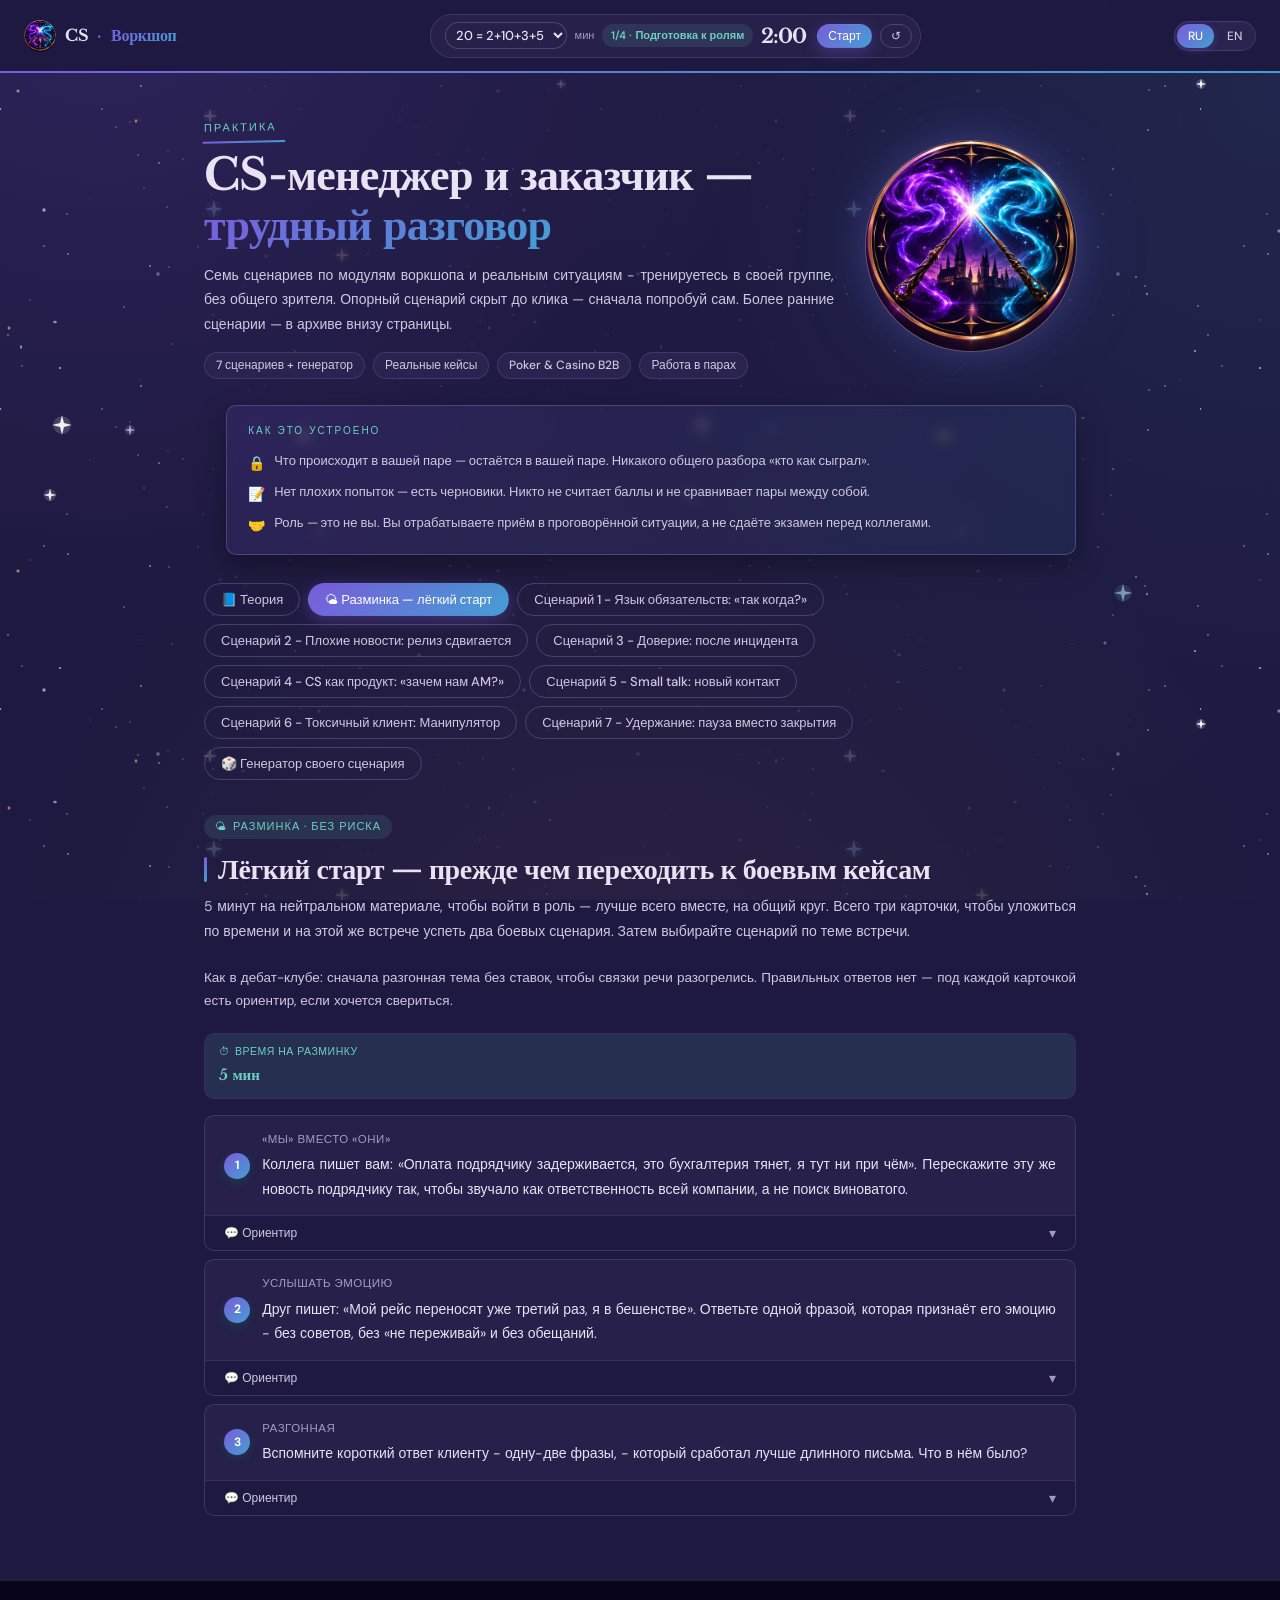
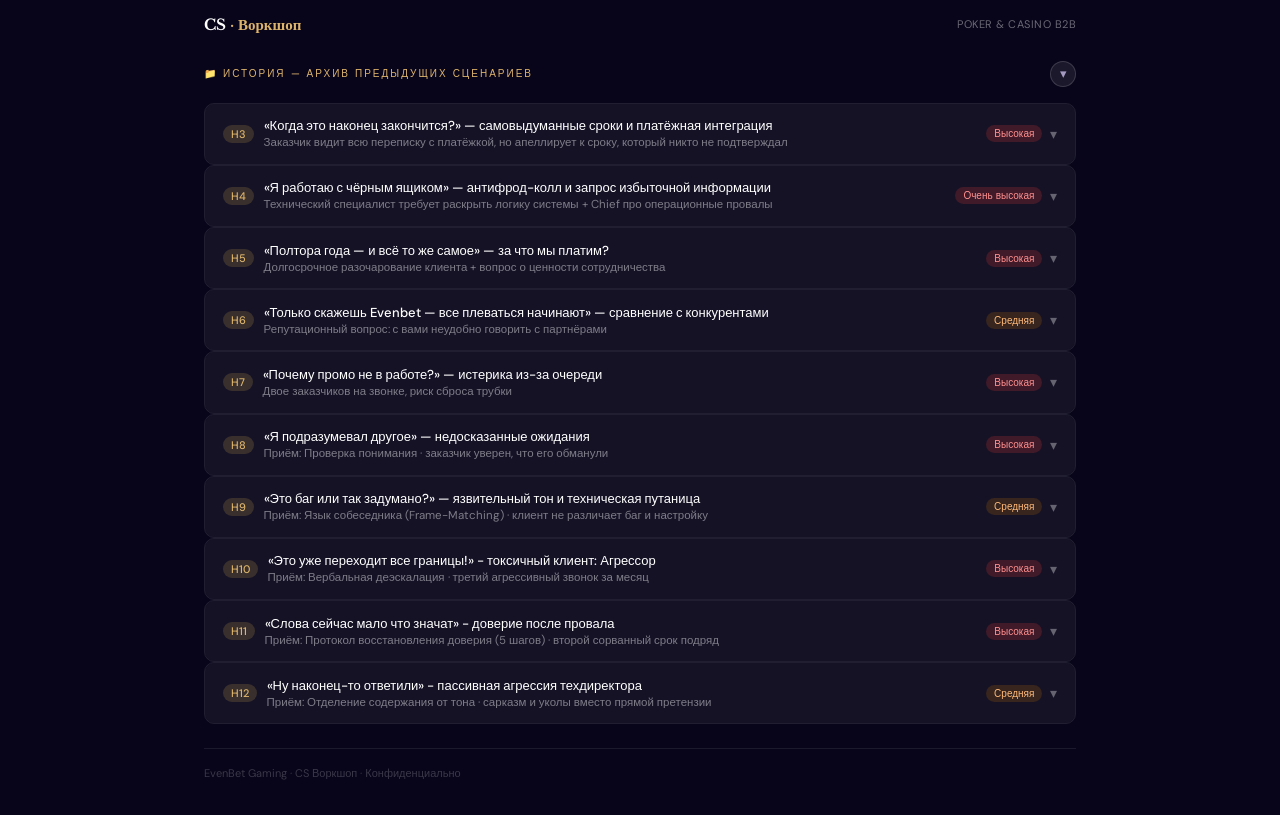
==== index.html @ 3cab0255 "Generator: AM colleague brief and observer point Co-Authored-By: Claude Opus 5.5 <noreply@anthropic." ====
<!DOCTYPE html>
<html lang="ru">
<head>
<meta charset="UTF-8">
<meta name="viewport" content="width=device-width, initial-scale=1.0">
<title>CS Практика — Диалоги в парах</title>
<link rel="preconnect" href="https://fonts.googleapis.com">
<link rel="preconnect" href="https://fonts.gstatic.com" crossorigin>
<link href="https://fonts.googleapis.com/css2?family=Libre+Baskerville:ital,wght@0,400;0,700;1,400&family=DM+Sans:wght@300;400;500&display=swap" rel="stylesheet">
<style>
:root{
  --bg:#1E1940;--bg2:#2A2350;--bg3:#352C60;
  --card:#26204A;--card-2:#2D2654;
  --ink:#E8E3F3;--ink2:#CFC7E2;--ink3:#A59BC2;
  --teal:#6CCFC2;--teal-l:rgba(108,207,194,.12);--teal-m:rgba(108,207,194,.35);
  --red:#EE97A6;--red-l:rgba(238,151,166,.12);
  --amber:#E9BE7C;--amber-l:rgba(233,190,124,.10);
  --blue:#93C2F0;--blue-l:rgba(147,194,240,.10);
  --purple:#B9A0F0;--purple-l:rgba(185,160,240,.13);
  --gold:#DDB46C;--gold-l:rgba(221,180,108,.09);
  --border:rgba(200,185,240,.14);--border-m:rgba(200,185,240,.24);
  --r:10px;--r-sm:6px;
  --grad-teal:linear-gradient(135deg,#7A5CDB 0%,#3BA9D2 115%);
  --grad-warm:linear-gradient(120deg,#DDB46C 0%,#9A6BDB 130%);
  --grad-purple:linear-gradient(135deg,#7A5CDB 0%,#3BA9D2 140%);
  --ease:cubic-bezier(.25,.8,.35,1);
  --shadow-lift:0 10px 28px rgba(0,0,0,.35);
  --shadow-glow-teal:0 4px 16px rgba(122,92,219,.35);
}
*{box-sizing:border-box;margin:0;padding:0}
body{
  font-family:'DM Sans',sans-serif;color:var(--ink);min-height:100vh;line-height:1.6;
  background-color:var(--bg);
  background-image:
    radial-gradient(1.2px 1.2px at 30px 40px, rgba(255,255,255,.28), transparent),
    radial-gradient(1px 1px at 140px 120px, rgba(255,255,255,.2), transparent),
    radial-gradient(1.4px 1.4px at 220px 60px, rgba(221,180,108,.3), transparent),
    radial-gradient(1px 1px at 90px 200px, rgba(170,220,255,.22), transparent),
    radial-gradient(circle at 8% -5%, rgba(122,92,219,.16), transparent 45%),
    radial-gradient(circle at 100% 10%, rgba(59,169,210,.09), transparent 48%),
    radial-gradient(circle at 50% 115%, rgba(221,180,108,.06), transparent 55%);
  background-size:260px 260px,260px 260px,260px 260px,260px 260px,auto,auto,auto;
  background-attachment:fixed;
}
main, .site-header, footer{position:relative;z-index:2}

/* ── MICRO-INTERACTIONS (2026 trend: emotional, responsive UI) ── */
button{color:var(--ink);transition:transform .15s var(--ease),box-shadow .15s var(--ease),background .15s var(--ease),opacity .15s var(--ease)}
button:active{transform:scale(.96)}
.r-btn.r-primary:hover,.gen-generate-btn:hover,.wu-group-btn:hover,.t-btn.t-primary:hover{transform:translateY(-2px)}
.sc-tab:hover,.mode-tab:hover{transform:translateY(-1px)}


/* ── STICKY HEADER ── */
.site-header{border-bottom:2px solid transparent;border-image:var(--grad-teal) 1;padding:.85rem 1.5rem;display:flex;align-items:center;justify-content:space-between;gap:12px;flex-wrap:wrap;background:rgba(30,25,64,.92);backdrop-filter:blur(10px);position:sticky;top:0;z-index:200;backdrop-filter:blur(10px)}
.logo{display:flex;align-items:center;gap:9px;font-family:'Libre Baskerville',serif;font-size:16px;font-weight:700;letter-spacing:-.3px;color:var(--ink);flex-shrink:0}
.logo span{background:var(--grad-teal);-webkit-background-clip:text;background-clip:text;color:transparent}
/* Timer in header */
.header-timer{display:none;align-items:center;gap:8px;background:var(--card);border:1px solid var(--border);border-radius:30px;padding:5px 8px 5px 14px}
.header-timer.visible{display:flex}
.ht-select{font-size:13px;font-weight:500;padding:3px 6px;border-radius:14px;border:1px solid var(--border-m);background:var(--card);color:var(--ink);cursor:pointer;font-family:'DM Sans',sans-serif}
.ht-select:disabled{opacity:.5;cursor:not-allowed}
.ht-unit{font-size:11px;color:var(--ink3)}
.ht-phase{font-size:11px;font-weight:600;color:var(--teal);background:var(--teal-l);padding:3px 9px;border-radius:12px;white-space:nowrap}
.ht-display{font-family:'Libre Baskerville',serif;font-size:20px;font-weight:700;letter-spacing:-1px;color:var(--ink);min-width:48px;font-variant-numeric:tabular-nums}
.ht-display.warn{color:var(--amber)}
.ht-display.danger{color:var(--red);animation:tpulse .7s ease-in-out infinite}
.ht-display.done{color:var(--teal)}
.ht-btn{font-size:12px;font-weight:500;padding:3px 10px;border-radius:20px;border:1px solid var(--border-m);background:transparent;color:var(--ink2);cursor:pointer;font-family:'DM Sans',sans-serif;transition:all .15s}
.ht-btn:hover{background:var(--bg2)}
.ht-btn.go{background:var(--grad-teal);color:#fff;border-color:transparent;box-shadow:var(--shadow-glow-teal)}
.header-meta{font-size:11px;color:var(--ink3);font-weight:500;letter-spacing:.5px;text-transform:uppercase;flex-shrink:0}

@keyframes tpulse{0%,100%{opacity:1}50%{opacity:.4}}
@keyframes fadeIn{from{opacity:0;transform:translateY(6px)}to{opacity:1;transform:translateY(0)}}

/* ── MAIN ── */
main{max-width:920px;margin:0 auto;padding:2.5rem 1.5rem 4rem}

/* ── INTRO ── */
.intro{margin-bottom:2rem;display:flex;align-items:center;gap:2rem}
.intro-text{flex:1;min-width:0}
.intro-logo{order:2;width:210px;height:210px;flex-shrink:0;border-radius:50%;box-shadow:0 0 40px rgba(122,92,219,.3),0 0 90px rgba(59,169,210,.1),0 0 0 1px rgba(226,181,98,.35);animation:logoFloat 6s ease-in-out infinite}
@keyframes logoFloat{0%,100%{transform:translateY(0)}50%{transform:translateY(-6px)}}
@media(max-width:720px){.intro{flex-direction:column-reverse;align-items:flex-start;gap:1rem}.intro-logo{width:120px;height:120px}}
.logo-img{width:32px;height:32px;border-radius:50%;display:block}
.intro-label{display:inline-block;font-size:11px;font-weight:500;letter-spacing:2px;text-transform:uppercase;color:var(--teal);margin-bottom:.85rem;position:relative;transform:rotate(-1.2deg)}
.intro-label::after{content:"";position:absolute;left:-2px;right:-8px;bottom:-6px;height:2px;border-radius:2px;background:var(--grad-teal)}
.intro h1{font-family:'Libre Baskerville',serif;font-size:clamp(28px,5.2vw,44px);font-weight:700;line-height:1.12;letter-spacing:-.7px;margin-bottom:.85rem}
.grad-text{background:var(--grad-teal);-webkit-background-clip:text;background-clip:text;color:transparent}
.intro p{font-size:14px;color:var(--ink2);max-width:580px;line-height:1.7;text-align:justify}
.intro-meta{display:flex;gap:8px;flex-wrap:wrap;margin-top:1rem}
.meta-pill{font-size:12px;font-weight:500;padding:3px 11px;border-radius:20px;background:var(--bg2);color:var(--ink2);border:1px solid var(--border)}

/* ── SAFETY BLOCK ── */
.safety-block{background:linear-gradient(135deg,rgba(122,92,219,.13),rgba(59,169,210,.07));border:1px solid rgba(196,170,255,.25);border-radius:var(--r);padding:1.1rem 1.3rem;margin:-.4rem 0 1.75rem 1.4rem;box-shadow:var(--shadow-lift);backdrop-filter:blur(6px)}
@media(max-width:640px){.safety-block{margin-left:0}}
.safety-title{font-size:10px;font-weight:500;letter-spacing:2px;text-transform:uppercase;color:var(--teal);margin-bottom:.7rem}
.safety-points{display:flex;flex-direction:column;gap:.5rem}
.safety-point{display:flex;align-items:flex-start;gap:9px;font-size:13px;color:var(--ink2);line-height:1.6;text-align:justify}
.sp-icon{flex-shrink:0;font-size:14px;margin-top:1px}

/* ── PAIRS / DEMO MODE TOGGLE ── */
.mode-tabs{display:flex;gap:6px;margin-bottom:.85rem}
.mode-tab{font-family:'DM Sans',sans-serif;font-size:12px;font-weight:500;padding:6px 12px;border-radius:20px;border:1.5px solid var(--border-m);background:transparent;color:var(--ink2);cursor:pointer;transition:all .15s;flex:1}
.mode-tab:hover{background:var(--bg2)}
.mode-tab.active{background:var(--grad-teal);color:#fff;border-color:transparent;box-shadow:var(--shadow-glow-teal)}
.mode-panel{display:none}
.mode-panel.active{display:block}
.mode-note{font-size:12.5px;color:var(--ink2);line-height:1.6;margin-bottom:.75rem;text-align:justify}
.attendance-block{background:var(--bg);border:1px solid var(--border);border-radius:var(--r);padding:.9rem 1rem;margin-bottom:.9rem}
.attendance-head{display:flex;align-items:center;justify-content:space-between;flex-wrap:wrap;gap:8px}
.attendance-controls{display:flex;gap:6px}
.attendance-mini-btn{font-size:11px;font-weight:500;padding:4px 10px;border-radius:14px;border:1px solid var(--border-m);background:var(--card);color:var(--ink2);cursor:pointer;transition:all .15s}
.attendance-mini-btn:hover{background:var(--bg2)}
.attendance-groups{display:grid;grid-template-columns:repeat(auto-fill,minmax(190px,1fr));gap:8px;margin-top:.7rem}

/* ── GENERIC COLLAPSE TOGGLE (reused by attendance block + archive history) ── */
.collapse-toggle{width:26px;height:26px;border-radius:50%;border:1px solid var(--border-m);background:var(--card);color:var(--ink2);cursor:pointer;display:flex;align-items:center;justify-content:center;flex-shrink:0;transition:background .15s}
.collapse-toggle:hover{background:var(--bg2)}
.collapse-toggle .chevron{font-size:13px;line-height:1;transition:transform .2s var(--ease)}
.collapse-toggle.open .chevron{transform:rotate(180deg)}
.collapse-body{display:none}
.collapse-body.open{display:block}
.collapse-toggle.on-dark{background:rgba(255,255,255,.08);border-color:rgba(255,255,255,.15);color:#fff}
.collapse-toggle.on-dark:hover{background:rgba(255,255,255,.16)}
.attendance-team{background:var(--card);border:1px solid var(--border);border-radius:var(--r-sm);padding:7px 10px}
.attendance-team-name{font-size:9.5px;font-weight:500;letter-spacing:1px;text-transform:uppercase;color:var(--ink3);margin-bottom:4px}
.attendance-item{display:flex;align-items:center;gap:6px;font-size:12px;padding:2px 0;color:var(--ink2);cursor:pointer}
.attendance-item input{accent-color:var(--teal);cursor:pointer;flex-shrink:0}
.attendance-item.absent{color:var(--ink3);text-decoration:line-through;opacity:.6}

.pairs-controls{display:flex;gap:8px;margin-bottom:.7rem}
.pairs-spare-note{font-size:12px;color:var(--ink3);margin-bottom:.6rem;font-style:italic}
.pairs-grid{display:grid;grid-template-columns:repeat(auto-fill,minmax(260px,1fr));gap:8px}
.pair-card{background:var(--bg);border:1px solid var(--border);border-radius:var(--r-sm);padding:9px 12px;display:flex;flex-direction:column;gap:5px;font-size:12.5px;transition:transform .2s var(--ease),box-shadow .2s var(--ease)}
.pair-card:hover{transform:translateY(-3px);box-shadow:var(--shadow-lift);border-color:rgba(10,125,92,.3)}
.pair-card .pc-num{font-size:10px;font-weight:500;color:var(--ink3)}
.pc-person{display:flex;align-items:center;justify-content:space-between;gap:6px;color:var(--ink)}
.pc-person b{color:var(--teal);font-weight:600}
.pc-person .pc-cl{color:var(--red);font-weight:600}
.pc-role-tag{font-size:10px;color:var(--ink3);text-transform:uppercase;letter-spacing:.5px;margin-left:4px}
.pc-btns{display:flex;gap:3px;flex-shrink:0}
.pc-icon-btn{font-size:11px;line-height:1;padding:3px 6px;border-radius:10px;border:1px solid var(--border-m);background:var(--card);color:var(--ink2);cursor:pointer;transition:all .15s}
.pc-icon-btn:hover{background:var(--bg2)}
.pc-icon-btn.pc-remove{color:var(--red);border-color:rgba(163,45,45,.3)}
.pc-add-third{margin-top:2px;font-size:11px;font-weight:500;padding:4px 9px;border-radius:12px;border:1px dashed var(--border-m);background:transparent;color:var(--ink3);cursor:pointer;align-self:flex-start;transition:all .15s}
.pc-add-third:hover{background:var(--bg2);color:var(--ink2)}

/* ── TABS ── */
.sc-tabs{display:flex;gap:8px;margin-bottom:2rem;flex-wrap:wrap}
.sc-tab{font-family:'DM Sans',sans-serif;font-size:13px;font-weight:500;padding:7px 16px;border-radius:30px;border:1.5px solid var(--border-m);background:transparent;color:var(--ink2);cursor:pointer;transition:all .2s}
.sc-tab:hover{background:var(--bg2)}
.sc-tab.active{background:var(--grad-teal);color:#fff;border-color:transparent;box-shadow:var(--shadow-glow-teal)}

/* ── SCENARIO PANEL ── */
.sc-panel{display:none;animation:fadeIn .25s ease}
.sc-panel.active{display:block}

/* ── TOOLS PANEL ── */
.tools-panel{display:block;margin-bottom:1.75rem}

/* ── TIMER CARD ── */
.timer-card{background:var(--card);border:1px solid var(--border);border-radius:var(--r);padding:1.25rem 1.5rem;align-self:start}
.tool-label{font-size:10px;font-weight:500;letter-spacing:2px;text-transform:uppercase;color:var(--ink3);margin-bottom:.75rem}
.timer-display{font-family:'Libre Baskerville',serif;font-size:50px;font-weight:700;color:var(--ink);letter-spacing:-2px;line-height:1;margin-bottom:.75rem;transition:color .3s;font-variant-numeric:tabular-nums}
.timer-display.warn{color:var(--amber)}
.timer-display.danger{color:var(--red);animation:tpulse .7s ease-in-out infinite}
.timer-display.done{color:var(--teal)}
.timer-preset-row{display:flex;gap:6px;flex-wrap:wrap;margin-bottom:.65rem}
.t-preset{font-size:12px;font-weight:500;padding:4px 11px;border-radius:20px;border:1px solid var(--border-m);background:transparent;color:var(--ink2);cursor:pointer;transition:all .15s;font-family:'DM Sans',sans-serif}
.t-preset:hover{background:var(--bg2)}
.t-preset.sel{background:var(--grad-teal);color:#fff;border-color:transparent}
.timer-controls{display:flex;gap:8px}
.t-btn{font-family:'DM Sans',sans-serif;font-size:13px;font-weight:500;padding:7px 14px;border-radius:8px;border:1.5px solid var(--border-m);background:var(--card);color:var(--ink);cursor:pointer;transition:all .15s;flex:1}
.t-btn:hover{background:var(--bg2)}
.t-btn.t-primary{background:var(--grad-teal);color:#fff;border-color:transparent;box-shadow:var(--shadow-glow-teal)}
.timer-status{font-size:11px;color:var(--ink3);margin-top:.5rem;min-height:15px}

/* ── ROULETTE / RANDOMIZER ── */
.rand-card{background:var(--card);border:1px solid var(--border);border-radius:var(--r);padding:1.25rem 1.5rem;display:flex;flex-direction:column}
.wheel-wrap{position:relative;width:160px;height:170px;margin:0 auto .8rem;flex-shrink:0}
#wheelCanvas{border-radius:50%;box-shadow:0 4px 18px rgba(0,0,0,.18),0 0 0 3px #08051A,0 0 0 5px #E2B562;display:block}
.wheel-pointer{position:absolute;top:-9px;left:50%;transform:translateX(-50%);font-size:20px;color:#C8A84B;text-shadow:0 2px 4px rgba(0,0,0,.3);line-height:1;z-index:2;pointer-events:none}
.rand-result{min-height:68px;display:flex;flex-direction:column;justify-content:center;margin-bottom:.6rem}
.rand-pair{display:flex;gap:8px;align-items:stretch}
.rand-person{flex:1}
.rand-role-label{font-size:10px;font-weight:500;letter-spacing:1.5px;text-transform:uppercase;margin-bottom:2px}
.role-cs-lbl{color:var(--teal)}
.role-cl-lbl{color:var(--red)}
.rand-name{font-family:'Libre Baskerville',serif;font-size:15px;font-weight:700;color:var(--ink);line-height:1.25;transition:all .15s}
.rand-name.spinning{opacity:0;transform:translateY(-3px)}
/* Replace button */
.rand-replace-row{display:flex;gap:6px;margin-top:4px}
.replace-btn{font-size:11px;font-weight:500;padding:2px 8px;border-radius:12px;border:1px solid var(--border-m);background:transparent;color:var(--ink2);cursor:pointer;font-family:'DM Sans',sans-serif;transition:all .15s;display:flex;align-items:center;gap:3px}
.replace-btn:hover{background:var(--bg2)}
.replace-btn.cs-replace{border-color:var(--teal);color:var(--teal)}
.replace-btn.cl-replace{border-color:var(--red);color:var(--red)}
.rand-sep{width:1px;background:var(--border);flex-shrink:0}
.rand-empty{font-size:13px;color:var(--ink3);font-style:italic}
.rand-controls{display:flex;gap:8px;margin-bottom:.55rem}
.r-btn{font-family:'DM Sans',sans-serif;font-size:13px;font-weight:500;padding:7px 14px;border-radius:8px;border:1.5px solid var(--border-m);background:var(--card);color:var(--ink);cursor:pointer;transition:all .15s;flex:1}
.r-btn:hover{background:var(--bg2)}
.r-btn.r-primary{background:var(--grad-teal);color:#fff;border-color:transparent;box-shadow:var(--shadow-glow-teal)}
.rand-count{font-size:11px;color:var(--ink3);margin-bottom:.4rem}
.rand-count span{font-weight:500;color:var(--ink2)}
.picked-list{display:flex;flex-wrap:wrap;gap:3px;max-height:54px;overflow-y:auto}
.picked-chip{font-size:10px;padding:2px 7px;border-radius:10px;background:var(--bg2);color:var(--ink2)}
.picked-chip.latest{background:var(--grad-teal);color:#fff;font-weight:500}

/* ── SCENARIO HEADER ── */
.sc-header{margin-bottom:1.5rem}
.sc-difficulty{display:inline-flex;align-items:center;gap:6px;font-size:11px;font-weight:500;letter-spacing:1px;text-transform:uppercase;padding:3px 11px;border-radius:20px;margin-bottom:.85rem}
.diff-high{background:var(--red-l);color:var(--red)}
.diff-med{background:var(--amber-l);color:var(--amber)}
.diff-low{background:var(--teal-l);color:var(--teal)}
.diff-vhigh{background:var(--purple-l);color:var(--purple)}
.sc-header h2{font-family:'Libre Baskerville',serif;font-size:clamp(20px,3.4vw,28px);font-weight:700;line-height:1.2;letter-spacing:-.4px;margin-bottom:.5rem;position:relative;padding-left:14px}
.sc-header h2::before{content:"";position:absolute;left:0;top:.15em;bottom:.15em;width:3px;border-radius:2px;background:var(--grad-teal)}
.sc-header .subtitle{font-size:13.5px;color:var(--ink2);line-height:1.65;max-width:680px;text-align:justify}

/* ── BLOCKS ── */
.block{background:var(--card);border:1px solid var(--border);border-radius:var(--r);padding:1.25rem 1.5rem;margin-bottom:.85rem}
.block-label{font-size:10px;font-weight:500;letter-spacing:2px;text-transform:uppercase;color:var(--ink3);margin-bottom:.8rem}
.block-text{font-size:13.5px;color:var(--ink2);line-height:1.75;text-align:justify}

/* ── REAL QUOTE ── */
.real-quote{margin:1rem 0;background:var(--red-l);border-left:3px solid var(--red);border-radius:0 var(--r-sm) var(--r-sm) 0;padding:.9rem 1.1rem}
.real-quote .rq-label{font-size:10px;font-weight:500;letter-spacing:1.5px;text-transform:uppercase;color:var(--red);margin-bottom:.45rem}
.real-quote p{font-size:13.5px;color:var(--ink);line-height:1.7;font-style:italic}

/* ── CHARACTER CARDS ── */
.characters{display:grid;grid-template-columns:1fr 1fr;gap:10px;margin-bottom:.85rem}
@media(max-width:580px){.characters{grid-template-columns:1fr}}
.char-card{background:var(--card);border:1px solid var(--border);border-radius:var(--r);overflow:hidden;transition:transform .2s var(--ease),box-shadow .2s var(--ease)}
.char-card:hover{transform:translateY(-3px);box-shadow:var(--shadow-lift)}
.char-head{padding:11px 14px;display:flex;align-items:center;gap:11px}
.av{width:36px;height:36px;border-radius:50%;display:flex;align-items:center;justify-content:center;font-size:12px;font-weight:500;flex-shrink:0;letter-spacing:.5px}
.av-cl{background:var(--red-l);color:var(--red)}
.av-cs{background:var(--grad-teal);color:#fff}
.char-name{font-size:13.5px;font-weight:500;color:var(--ink)}
.char-role{font-size:11.5px;color:var(--ink3)}
.char-body{padding:11px 14px;border-top:1px solid var(--border)}
.char-section{margin-bottom:.65rem}
.char-section:last-child{margin-bottom:0}
.char-section-title{font-size:10px;font-weight:500;letter-spacing:1px;text-transform:uppercase;color:var(--ink3);margin-bottom:.3rem}
.char-section-text{font-size:12.5px;color:var(--ink2);line-height:1.6;text-align:justify}
.char-tags{display:flex;flex-wrap:wrap;gap:4px;margin-top:.35rem}
.char-tag{font-size:11px;padding:2px 8px;border-radius:12px;background:var(--bg2);color:var(--ink2)}
.char-tag.red{background:var(--red-l);color:var(--red)}
.char-tag.teal{background:var(--teal-l);color:var(--teal)}
.char-tag.amber{background:var(--amber-l);color:var(--amber)}
.char-quote{font-size:12px;font-style:italic;color:var(--ink3);margin-top:.4rem;padding:.4rem .7rem;background:var(--bg);border-radius:var(--r-sm);border-left:2px solid var(--border-m);line-height:1.55;text-align:justify}

/* ── TIMING PILLS ── */
.timing-row{display:flex;gap:8px;flex-wrap:wrap;margin-bottom:.85rem}
.time-budget{display:flex;flex-wrap:wrap;gap:0;background:var(--bg);border:1px solid var(--border);border-radius:var(--r);margin-bottom:1rem;overflow:hidden}
.tb-item{flex:1 1 120px;padding:.65rem .9rem;border-right:1px solid var(--border);display:flex;flex-direction:column;gap:2px}
.tb-item:last-child{border-right:none}
.tb-label{font-size:10.5px;color:var(--ink3);text-transform:uppercase;letter-spacing:.5px;display:flex;align-items:center;gap:4px}
.tb-val{font-size:15px;font-weight:700;color:var(--ink);font-family:'Libre Baskerville',serif}
.tb-item.tb-total{background:var(--teal-l)}
.tb-item.tb-total .tb-label{color:var(--teal)}
.tb-item.tb-total .tb-val{color:var(--teal)}
.t-pill{font-size:12px;font-weight:500;padding:3px 11px;border-radius:20px;background:var(--bg2);color:var(--ink2);border:1px solid var(--border)}

/* ── TRAPS ── */
.trap-list{display:flex;flex-direction:column;gap:7px}
.trap{display:flex;align-items:flex-start;gap:9px;font-size:13px;color:var(--ink2);line-height:1.6;text-align:justify}
.trap-icon{width:18px;height:18px;border-radius:50%;display:flex;align-items:center;justify-content:center;font-size:10px;flex-shrink:0;margin-top:2px;font-weight:700}
.trap-icon.bad{background:var(--red-l);color:var(--red)}
.trap-icon.good{background:var(--teal-l);color:var(--teal)}

/* ── ACCORDION ── */
.accordion{border:1px solid var(--border);border-radius:var(--r);overflow:hidden;margin-bottom:.85rem}
.accordion-trigger{width:100%;background:var(--card);border:none;padding:1rem 1.25rem;display:flex;align-items:center;justify-content:space-between;cursor:pointer;gap:12px;text-align:left;transition:background .25s var(--ease)}
.accordion-trigger:hover{background:var(--bg2)}
.accordion-trigger.open{background:var(--grad-teal);color:#fff}
.trigger-left{display:flex;align-items:center;gap:11px}
.trigger-icon{width:26px;height:26px;border-radius:50%;background:var(--bg2);display:flex;align-items:center;justify-content:center;flex-shrink:0;font-size:13px}
.accordion-trigger.open .trigger-icon{background:rgba(255,255,255,.15)}
.trigger-label{font-size:13.5px;font-weight:500;color:inherit}
.trigger-sub{font-size:11.5px;color:var(--ink3);margin-top:1px}
.accordion-trigger.open .trigger-sub{color:rgba(255,255,255,.55)}
.chevron{font-size:16px;color:var(--ink3);transition:transform .25s;line-height:1;flex-shrink:0}
.accordion-trigger.open .chevron{transform:rotate(180deg);color:rgba(255,255,255,.6)}
.accordion-body{display:none;background:var(--card);border-top:1px solid var(--border)}
.accordion-body.open{display:block}
.script-inner{padding:1rem 1.25rem}

/* ── SCRIPT LINES ── */
.script-line{display:flex;gap:10px;padding:.65rem 0;border-bottom:1px solid var(--border);align-items:flex-start}
.script-line:last-child{border-bottom:none;padding-bottom:0}
.who{min-width:68px;font-size:10.5px;font-weight:500;padding:3px 7px;border-radius:20px;text-align:center;flex-shrink:0;margin-top:2px}
.who.cl{background:var(--red-l);color:var(--red)}
.who.cs{background:var(--teal-l);color:var(--teal)}
.who.note{background:var(--bg2);color:var(--ink3)}
.line-text{font-size:13px;color:var(--ink);line-height:1.65}
.line-text em{color:var(--ink3);font-style:normal;font-size:11.5px;display:block;margin-top:2px}

/* ── DEBRIEF (with checkboxes) ── */
.debrief-list{display:flex;flex-direction:column;gap:7px}
.dq{display:flex;align-items:flex-start;gap:9px;font-size:13px;color:var(--ink2);line-height:1.6;text-align:justify}
.dq-box{width:16px;height:16px;margin-top:3px;flex-shrink:0;cursor:pointer;accent-color:var(--teal)}
.dq-n{min-width:22px;height:22px;border-radius:50%;background:var(--bg2);color:var(--ink2);display:flex;align-items:center;justify-content:center;font-size:11px;font-weight:500;flex-shrink:0;margin-top:1px;border:1px solid var(--border)}

/* ── POST-PRACTICE QUIZ ── */
.flow-note{font-size:12.5px;color:var(--ink3);line-height:1.6;margin-bottom:.85rem;font-style:italic;text-align:justify}

/* ── THEORY DIGEST ── */
.technique-badge{display:inline-flex;align-items:center;gap:6px;font-size:12px;font-weight:500;padding:4px 12px;border-radius:20px;background:var(--blue-l);color:var(--blue);border:1px solid rgba(24,95,165,.3);margin-bottom:.75rem}
.theory-block{background:var(--blue-l);border:1px solid rgba(24,95,165,.25);border-radius:var(--r);padding:1.1rem 1.3rem;margin-bottom:.85rem}
.theory-def{font-size:13px;color:var(--ink2);line-height:1.7;margin-bottom:.7rem;padding-bottom:.7rem;border-bottom:1px solid rgba(24,95,165,.15);text-align:justify}
.theory-def b{color:var(--blue)}
.theory-list{display:flex;flex-direction:column;gap:9px;margin-top:.7rem}
.theory-item{display:flex;gap:9px;font-size:13px;color:var(--ink2);line-height:1.65;text-align:justify}
.theory-item b{color:var(--ink)}
.theory-icon{color:var(--blue);flex-shrink:0;font-weight:700}
.theory-source{font-size:11px;color:var(--ink3);margin-top:.8rem;font-style:italic;border-top:1px solid rgba(24,95,165,.15);padding-top:.6rem}

/* ── ENGLISH PHRASE BANK (quick-recall lines for real calls) ── */
.phrase-bank{display:flex;flex-direction:column;gap:8px}
.phrase-card{background:var(--card);border:1px solid var(--border);border-left:3px solid var(--teal);border-radius:0 var(--r-sm) var(--r-sm) 0;padding:.6rem .9rem;transition:box-shadow .2s var(--ease)}
.phrase-card:hover{box-shadow:var(--shadow-lift)}
.phrase-en{font-size:13.5px;color:var(--ink);font-style:italic;line-height:1.5}
.phrase-ru{font-size:11.5px;color:var(--ink3);margin-top:3px;font-style:normal}

/* ── OBSERVER TASK (third role in each group of three) ── */
.observer-block{background:var(--gold-l);border:1px solid rgba(200,168,75,.4);border-radius:var(--r);padding:1.1rem 1.3rem;margin-bottom:.85rem}
.observer-list{display:flex;flex-direction:column;gap:8px;margin-top:.6rem}
.observer-item{display:flex;align-items:flex-start;gap:9px;font-size:13px;color:var(--ink2);line-height:1.6;text-align:justify}
.observer-n{min-width:22px;height:22px;border-radius:50%;background:var(--card);color:var(--amber);display:flex;align-items:center;justify-content:center;font-size:11px;font-weight:500;flex-shrink:0;margin-top:1px;border:1px solid rgba(200,168,75,.4)}

/* ── GROUP DISCUSSION (facilitator-led, after pairs reconvene) ── */
.group-list{display:flex;flex-direction:column;gap:8px}
.group-item{display:flex;align-items:flex-start;gap:10px;font-size:13px;color:var(--ink2);line-height:1.6;text-align:justify}
.group-n{min-width:22px;height:22px;border-radius:50%;background:var(--gold-l);color:var(--amber);display:flex;align-items:center;justify-content:center;font-size:11px;font-weight:500;flex-shrink:0;margin-top:1px}

.quiz-list{display:flex;flex-direction:column;gap:10px}
.quiz-item{border:1px solid var(--border);border-radius:var(--r-sm);padding:.8rem .95rem;background:var(--bg);transition:box-shadow .2s var(--ease)}
.quiz-item:hover{box-shadow:var(--shadow-lift)}
.quiz-q{font-size:13px;color:var(--ink);line-height:1.6;margin-bottom:.6rem;font-style:italic;text-align:justify}
.quiz-btns{display:flex;gap:8px}
.quiz-btn{font-family:'DM Sans',sans-serif;font-size:12px;font-weight:500;padding:5px 13px;border-radius:20px;border:1.5px solid var(--border-m);background:var(--card);color:var(--ink2);cursor:pointer;transition:all .15s}
.quiz-btn:hover:not(:disabled){background:var(--bg2)}
.quiz-btn:disabled{cursor:default}
.quiz-btn.q-correct{background:var(--teal);color:#fff;border-color:var(--teal)}
.quiz-btn.q-wrong{background:var(--red-l);color:var(--red);border-color:var(--red)}
.quiz-feedback{display:none;font-size:12.5px;color:var(--ink2);line-height:1.6;margin-top:.6rem;padding-top:.6rem;border-top:1px solid var(--border)}
.quiz-feedback.show{display:block;animation:popIn .28s var(--ease)}
@keyframes popIn{from{opacity:0;transform:translateY(-3px) scale(.98)}to{opacity:1;transform:translateY(0) scale(1)}}
.qf-result{font-weight:500;margin-right:4px}
.qf-result.right{color:var(--teal)}
.qf-result.wrong{color:var(--red)}

/* ── SCENARIO GENERATOR ── */
.gen-field{margin-bottom:1.1rem}
.gen-field:last-child{margin-bottom:0}
.gen-field-label{font-size:10px;font-weight:500;letter-spacing:1.5px;text-transform:uppercase;color:var(--ink3);margin-bottom:.5rem}
.gen-pills{display:flex;flex-wrap:wrap;gap:6px}
.gen-pill{font-family:'DM Sans',sans-serif;font-size:12px;font-weight:500;padding:6px 13px;border-radius:20px;border:1.5px solid var(--border-m);background:var(--card);color:var(--ink2);cursor:pointer;transition:all .15s}
.gen-pill:hover{background:var(--bg2)}
.gen-pill.active{background:var(--purple);color:#fff;border-color:var(--purple)}
.gen-pill-divider{display:flex;align-items:center;font-size:10px;font-weight:500;letter-spacing:1px;text-transform:uppercase;color:var(--ink3);padding:0 4px;width:100%;margin-top:2px}
.gen-generate-row{margin-top:1.25rem;display:flex;gap:10px;align-items:center;flex-wrap:wrap}
.gen-generate-btn{font-family:'DM Sans',sans-serif;font-size:13.5px;font-weight:500;padding:10px 20px;border-radius:24px;border:none;background:var(--grad-purple);color:#fff;cursor:pointer;transition:transform .15s var(--ease),box-shadow .15s var(--ease);box-shadow:0 6px 20px rgba(83,74,183,.28)}
.gen-generate-btn:hover{opacity:.88}
.gen-generate-note{font-size:11.5px;color:var(--ink3)}
.history-strip{display:flex;flex-wrap:wrap;gap:6px;margin:1rem 0 0}
.history-chip{font-size:11.5px;font-weight:500;padding:5px 12px;border-radius:16px;background:var(--bg2);color:var(--ink2);border:1px solid var(--border);cursor:pointer;transition:all .15s}
.history-chip:hover{background:var(--bg3)}
.history-chip.active{background:var(--grad-teal);color:#fff;border-color:transparent}
.hidden-info-toggle{width:100%;background:var(--purple-l);border:1px dashed var(--purple);border-radius:var(--r-sm);padding:.6rem .9rem;display:flex;align-items:center;justify-content:space-between;cursor:pointer;font-size:12.5px;font-weight:500;color:var(--purple);text-align:left}
.hidden-info-toggle:hover{background:rgba(160,110,255,.25)}
.hidden-info-body{display:none;padding:.8rem .9rem;font-size:12.5px;color:var(--ink2);line-height:1.6;background:var(--card);border:1px solid var(--purple-l);border-top:none;border-radius:0 0 var(--r-sm) var(--r-sm)}
.hidden-info-body.open{display:block}
.gen-persona{display:flex;align-items:center;gap:12px;margin-bottom:1rem}
.gen-persona-av{width:44px;height:44px;border-radius:50%;background:var(--grad-purple);color:#fff;display:flex;align-items:center;justify-content:center;font-size:15px;font-weight:700;flex-shrink:0;box-shadow:0 4px 14px rgba(83,74,183,.3)}
.gen-persona-name{font-family:'Libre Baskerville',serif;font-size:17px;font-weight:700;color:var(--ink)}
.gen-persona-role{font-size:12px;color:var(--ink3)}
.gen-persona-sentence{font-size:13px;color:var(--ink2);line-height:1.7;margin-top:2px;text-align:justify}

/* ── WARM-UP PANEL ── */
.warmup-intro{font-size:13.5px;color:var(--ink2);line-height:1.7;max-width:640px;margin-bottom:1.25rem;text-align:justify}
.warmup-format-note{background:var(--teal-l);border:1px solid var(--teal-m);border-radius:var(--r);padding:.9rem 1.2rem;margin-bottom:1.25rem}
.warmup-format-note p{font-size:13px;color:var(--ink2);line-height:1.6;margin:0}
.wu-group-btn{font-family:'DM Sans',sans-serif;font-size:12.5px;font-weight:500;padding:8px 16px;border-radius:20px;border:none;background:var(--grad-teal);color:#fff;cursor:pointer;white-space:nowrap;transition:transform .15s var(--ease),box-shadow .15s var(--ease);box-shadow:var(--shadow-glow-teal)}
.wu-group-btn:hover{opacity:.85}
.warmup-grid{display:flex;flex-direction:column;gap:8px}
.warmup-card{background:var(--card);border:1px solid var(--border);border-radius:var(--r);overflow:hidden;transition:transform .2s var(--ease),box-shadow .2s var(--ease)}
.warmup-card:hover{transform:translateY(-3px);box-shadow:var(--shadow-lift)}
.warmup-card-top{padding:.9rem 1.2rem;display:flex;align-items:center;gap:12px}
.wu-accordion-trigger{width:100%;background:var(--bg);border:none;border-top:1px solid var(--border);padding:.55rem 1.2rem;display:flex;align-items:center;justify-content:space-between;cursor:pointer;gap:10px;text-align:left;font-family:'DM Sans',sans-serif;font-size:12px;font-weight:500;color:var(--ink2);transition:background .15s}
.wu-accordion-trigger:hover{background:var(--bg2)}
.wu-accordion-trigger.open{background:var(--grad-teal);color:#fff}
.wu-accordion-trigger .chevron{font-size:14px}
.wu-accordion-body{display:none;border-top:1px solid var(--border)}
.wu-accordion-body.open{display:block}
.wu-script{padding:.9rem 1.2rem;font-size:13px;color:var(--ink2);line-height:1.7}
.wu-script b{color:var(--ink);font-weight:500}
.warmup-num{width:26px;height:26px;border-radius:50%;background:var(--grad-teal);color:#fff;display:flex;align-items:center;justify-content:center;font-size:12px;font-weight:700;flex-shrink:0;box-shadow:0 3px 10px rgba(10,125,92,.28)}
.warmup-text{font-size:13.5px;color:var(--ink);line-height:1.6}
.warmup-text b{color:var(--ink3);font-weight:500;font-size:11.5px;text-transform:uppercase;letter-spacing:.5px;display:block;margin-bottom:2px}

/* ── FOOTER ── */
footer{background:#08051A;border-top:1px solid var(--border);color:rgba(255,255,255,.6);padding:0}
.footer-inner{max-width:920px;margin:0 auto;padding:2rem 1.5rem}
.footer-top{display:flex;align-items:center;justify-content:space-between;gap:12px;margin-bottom:1.5rem}
.footer-logo{font-family:'Libre Baskerville',serif;font-size:15px;font-weight:700;color:#fff}
.footer-logo span{color:var(--gold)}
.footer-meta{font-size:11px;letter-spacing:.5px;text-transform:uppercase;color:rgba(255,255,255,.4)}

/* ── HISTORY SECTION IN FOOTER ── */
.history-title{font-size:10px;font-weight:500;letter-spacing:2px;text-transform:uppercase;color:var(--gold)}
.history-list{display:none;flex-direction:column;gap:6px}
.history-list.open{display:flex}
.history-head{display:flex;align-items:center;justify-content:space-between;margin-bottom:1rem}
.hist-item{border:1px solid rgba(255,255,255,.1);border-radius:var(--r);overflow:hidden}
.hist-trigger{width:100%;background:rgba(255,255,255,.05);border:none;padding:.85rem 1.1rem;display:flex;align-items:center;justify-content:space-between;cursor:pointer;gap:12px;text-align:left;color:#fff;font-family:'DM Sans',sans-serif;transition:background .15s}
.hist-trigger:hover{background:rgba(255,255,255,.1)}
.hist-trigger.open{background:rgba(200,168,75,.15)}
.hist-trigger-left{display:flex;align-items:center;gap:10px}
.hist-num{font-size:11px;font-weight:500;padding:2px 8px;border-radius:20px;background:rgba(200,168,75,.2);color:var(--gold);flex-shrink:0}
.hist-name{font-size:13px;font-weight:500;color:#fff}
.hist-sub{font-size:11.5px;color:rgba(255,255,255,.45);margin-top:1px}
.hist-difficulty{font-size:10px;font-weight:500;padding:2px 8px;border-radius:20px;flex-shrink:0}
.hd-high{background:rgba(163,45,45,.3);color:#FF9090}
.hd-med{background:rgba(133,79,11,.3);color:#FFBA7A}
.hist-chevron{font-size:14px;color:rgba(255,255,255,.35);transition:transform .25s;flex-shrink:0}
.hist-trigger.open .hist-chevron{transform:rotate(180deg);color:var(--gold)}
.hist-body{display:none;border-top:1px solid rgba(255,255,255,.08);background:rgba(0,0,0,.2);padding:1.25rem}
.hist-body.open{display:block}
.hist-block{margin-bottom:1rem}
.hist-block:last-child{margin-bottom:0}
.hist-block-label{font-size:10px;font-weight:500;letter-spacing:1.5px;text-transform:uppercase;color:rgba(255,255,255,.35);margin-bottom:.5rem}
.hist-block-text{font-size:13px;color:rgba(255,255,255,.75);line-height:1.7;text-align:justify}
.hist-quote{background:rgba(163,45,45,.2);border-left:2px solid rgba(163,45,45,.6);border-radius:0 6px 6px 0;padding:.7rem .9rem;margin:.6rem 0;font-size:12.5px;color:rgba(255,255,255,.8);font-style:italic;line-height:1.65}
.hist-chars{display:grid;grid-template-columns:1fr 1fr;gap:8px;margin-bottom:.75rem}
@media(max-width:480px){.hist-chars{grid-template-columns:1fr}}
.hist-char{background:rgba(255,255,255,.05);border:1px solid rgba(255,255,255,.1);border-radius:8px;padding:.75rem}
.hist-char-name{font-size:13px;font-weight:500;color:#fff;margin-bottom:2px}
.hist-char-role{font-size:11px;color:rgba(255,255,255,.4);margin-bottom:.4rem}
.hist-char-body{font-size:12px;color:rgba(255,255,255,.65);line-height:1.6}
.hist-traps{display:flex;flex-direction:column;gap:5px}
.hist-trap{font-size:12px;color:rgba(255,255,255,.65);display:flex;gap:7px;line-height:1.55}
.hist-trap-icon{font-size:12px;flex-shrink:0}
.footer-copy{font-size:11px;color:rgba(255,255,255,.2);margin-top:1.5rem;padding-top:1rem;border-top:1px solid rgba(255,255,255,.08)}

/* ── LANG TOGGLE ── */
.lang-toggle{display:flex;gap:2px;background:var(--bg2);border-radius:20px;padding:2px;border:1px solid var(--border)}
.lang-btn{font-size:12px;font-weight:500;padding:4px 11px;border-radius:16px;border:none;background:transparent;color:var(--ink2);cursor:pointer;font-family:'DM Sans',sans-serif;transition:all .15s}
.lang-btn.active{background:var(--grad-teal);color:#fff;box-shadow:0 2px 8px rgba(122,92,219,.3)}
[data-lang="en"] .ru-only{display:none}
[data-lang="ru"] .en-only{display:none}

.primer-block{background:var(--card);border:1px solid var(--border-m);border-radius:var(--r);padding:1.1rem 1.3rem;margin:0 0 1.75rem;box-shadow:var(--shadow-lift)}
.primer-head{display:flex;align-items:flex-start;justify-content:space-between;gap:12px}
.primer-title{font-family:inherit;font-size:19px;font-weight:600;color:var(--ink);margin-bottom:.2rem}
.primer-grid{display:grid;grid-template-columns:repeat(auto-fit,minmax(340px,1fr));gap:12px;margin-top:.4rem}
.primer-card{background:var(--bg);border:1px solid var(--border);border-radius:var(--r-sm);padding:.85rem 1rem}
.primer-card-title{font-size:13.5px;font-weight:600;color:var(--teal);margin-bottom:.35rem}
.primer-card p{font-size:13px;color:var(--ink2);line-height:1.65;margin:0;text-align:justify}
.primer-format{font-size:13px;color:var(--ink2);line-height:1.65;margin:.9rem 0 0;padding-top:.8rem;border-top:1px dashed var(--border-m);text-align:justify}
.brief-list{margin:0;padding-left:1.1rem;display:flex;flex-direction:column;gap:6px;font-size:13px;color:var(--ink2);line-height:1.65}
.role-briefs{display:grid;grid-template-columns:repeat(auto-fit,minmax(300px,1fr));gap:12px;margin-bottom:1rem;align-items:start}
.hidden-info-toggle.am{background:var(--teal-l);border-color:var(--teal);color:var(--teal)}
.role-brief .hidden-info-body .brief-list{font-size:12.5px}

/* Starfield behind the content */
body::before,body::after{content:"";position:fixed;inset:0;pointer-events:none;z-index:0}
body::before,body::after{-webkit-mask-image:linear-gradient(to right,#000 0,#000 calc(50% - 520px),rgba(0,0,0,.22) calc(50% - 430px),rgba(0,0,0,.22) calc(50% + 430px),#000 calc(50% + 520px),#000 100%);mask-image:linear-gradient(to right,#000 0,#000 calc(50% - 520px),rgba(0,0,0,.22) calc(50% - 430px),rgba(0,0,0,.22) calc(50% + 430px),#000 calc(50% + 520px),#000 100%)}
body::before{
  background-image:
    radial-gradient(1.7px 1.6px at 0px 109px, rgba(255,255,255,0.92), transparent),
    radial-gradient(0.9px 1.2px at 203px 214px, rgba(255,255,255,0.78), transparent),
    radial-gradient(1.1px 1.4px at 172px 44px, rgba(175,228,255,0.68), transparent),
    radial-gradient(1.7px 1.5px at 60px 68px, rgba(255,255,255,0.83), transparent),
    radial-gradient(0.9px 1.3px at 249px 90px, rgba(255,255,255,0.73), transparent),
    radial-gradient(1.1px 1.5px at 67px 214px, rgba(210,190,255,0.6), transparent),
    radial-gradient(1.2px 1.1px at 138px 155px, rgba(255,255,255,0.63), transparent),
    radial-gradient(1.2px 1.6px at 295px 51px, rgba(255,255,255,0.95), transparent),
    radial-gradient(1.1px 1.1px at 168px 151px, rgba(210,190,255,0.58), transparent),
    radial-gradient(1.0px 1.4px at 124px 7px, rgba(175,228,255,0.7), transparent),
    radial-gradient(1.3px 1.7px at 247px 294px, rgba(255,255,255,0.9), transparent),
    radial-gradient(1.0px 1.0px at 116px 127px, rgba(255,255,255,0.61), transparent),
    radial-gradient(1.4px 1.3px at 198px 247px, rgba(255,255,255,0.72), transparent),
    radial-gradient(1.0px 0.9px at 130px 122px, rgba(210,190,255,0.65), transparent),
    radial-gradient(1.6px 1.4px at 150px 266px, rgba(255,255,255,0.92), transparent),
    radial-gradient(1.7px 1.0px at 245px 286px, rgba(255,255,255,0.66), transparent),
    radial-gradient(1.6px 1.1px at 8px 35px, rgba(175,228,255,0.71), transparent),
    radial-gradient(1.1px 0.9px at 144px 188px, rgba(255,255,255,0.59), transparent),
    radial-gradient(1.0px 1.3px at 169px 267px, rgba(255,255,255,0.79), transparent),
    radial-gradient(1.6px 1.3px at 183px 159px, rgba(255,255,255,0.56), transparent),
    radial-gradient(1.4px 1.3px at 159px 163px, rgba(255,255,255,0.95), transparent),
    radial-gradient(1.0px 1.3px at 22px 66px, rgba(175,228,255,0.69), transparent),
    radial-gradient(1.4px 1.6px at 213px 15px, rgba(210,190,255,0.78), transparent),
    radial-gradient(1.4px 1.2px at 298px 6px, rgba(255,255,255,0.58), transparent),
    radial-gradient(1.4px 1.7px at 213px 169px, rgba(210,190,255,0.92), transparent),
    radial-gradient(1.5px 1.3px at 236px 277px, rgba(255,255,255,0.76), transparent),
    radial-gradient(1.3px 1.1px at 44px 246px, rgba(255,255,255,0.64), transparent),
    radial-gradient(1.5px 1.3px at 248px 130px, rgba(255,255,255,0.7), transparent),
    radial-gradient(1.0px 1.4px at 265px 86px, rgba(175,228,255,0.81), transparent),
    radial-gradient(1.3px 1.6px at 167px 207px, rgba(175,228,255,0.63), transparent),
    radial-gradient(1.2px 1.5px at 102px 109px, rgba(210,190,255,0.64), transparent),
    radial-gradient(1.6px 1.1px at 68px 254px, rgba(175,228,255,0.88), transparent),
    radial-gradient(1.6px 1.5px at 141px 86px, rgba(255,255,255,0.73), transparent),
    radial-gradient(1.1px 1.1px at 211px 195px, rgba(210,190,255,0.82), transparent);
  background-size:300px 300px;
}
body::after{
  background-image:
    url("data:image/svg+xml,%3Csvg xmlns='http://www.w3.org/2000/svg' width='640' height='640'%3E%3Cpath transform='translate%28483 593%29' d='M0 -9.3 L1.8600000000000003 -1.8600000000000003 L9.3 0 L1.8600000000000003 1.8600000000000003 L0 9.3 L-1.8600000000000003 1.8600000000000003 L-9.3 0 L-1.8600000000000003 -1.8600000000000003Z' fill='%23AFE4FF' opacity='0.89'/%3E%3Ccircle cx='483' cy='593' r='8.370000000000001' fill='%23AFE4FF' opacity='0.1602'/%3E%3Cpath transform='translate%28214 209%29' d='M0 -9.0 L1.8 -1.8 L9.0 0 L1.8 1.8 L0 9.0 L-1.8 1.8 L-9.0 0 L-1.8 -1.8Z' fill='%23AFE4FF' opacity='0.93'/%3E%3Ccircle cx='214' cy='209' r='8.1' fill='%23AFE4FF' opacity='0.1674'/%3E%3Cpath transform='translate%28210 116%29' d='M0 -7.2 L1.4400000000000002 -1.4400000000000002 L7.2 0 L1.4400000000000002 1.4400000000000002 L0 7.2 L-1.4400000000000002 1.4400000000000002 L-7.2 0 L-1.4400000000000002 -1.4400000000000002Z' fill='%23FFFFFF' opacity='0.82'/%3E%3Ccircle cx='210' cy='116' r='6.48' fill='%23FFFFFF' opacity='0.14759999999999998'/%3E%3Cpath transform='translate%2862 425%29' d='M0 -9.8 L1.9600000000000002 -1.9600000000000002 L9.8 0 L1.9600000000000002 1.9600000000000002 L0 9.8 L-1.9600000000000002 1.9600000000000002 L-9.8 0 L-1.9600000000000002 -1.9600000000000002Z' fill='%23FFFFFF' opacity='0.92'/%3E%3Ccircle cx='62' cy='425' r='8.82' fill='%23FFFFFF' opacity='0.1656'/%3E%3Cpath transform='translate%28561 84%29' d='M0 -5.3 L1.06 -1.06 L5.3 0 L1.06 1.06 L0 5.3 L-1.06 1.06 L-5.3 0 L-1.06 -1.06Z' fill='%23FFFFFF' opacity='0.98'/%3E%3Ccircle cx='561' cy='84' r='4.77' fill='%23FFFFFF' opacity='0.1764'/%3E%3Cpath transform='translate%2850 495%29' d='M0 -6.6 L1.32 -1.32 L6.6 0 L1.32 1.32 L0 6.6 L-1.32 1.32 L-6.6 0 L-1.32 -1.32Z' fill='%23FFFFFF' opacity='0.9'/%3E%3Ccircle cx='50' cy='495' r='5.9399999999999995' fill='%23FFFFFF' opacity='0.162'/%3E%3Cpath transform='translate%28321 531%29' d='M0 -5.0 L1.0 -1.0 L5.0 0 L1.0 1.0 L0 5.0 L-1.0 1.0 L-5.0 0 L-1.0 -1.0Z' fill='%23F0D28C' opacity='0.89'/%3E%3Ccircle cx='321' cy='531' r='4.5' fill='%23F0D28C' opacity='0.1602'/%3E%3Cpath transform='translate%28304 436%29' d='M0 -10.0 L2.0 -2.0 L10.0 0 L2.0 2.0 L0 10.0 L-2.0 2.0 L-10.0 0 L-2.0 -2.0Z' fill='%23F0D28C' opacity='0.94'/%3E%3Ccircle cx='304' cy='436' r='9.0' fill='%23F0D28C' opacity='0.1692'/%3E%3Cpath transform='translate%28342 255%29' d='M0 -7.6 L1.52 -1.52 L7.6 0 L1.52 1.52 L0 7.6 L-1.52 1.52 L-7.6 0 L-1.52 -1.52Z' fill='%23F0D28C' opacity='0.81'/%3E%3Ccircle cx='342' cy='255' r='6.84' fill='%23F0D28C' opacity='0.1458'/%3E%3Cpath transform='translate%28130 430%29' d='M0 -5.5 L1.1 -1.1 L5.5 0 L1.1 1.1 L0 5.5 L-1.1 1.1 L-5.5 0 L-1.1 -1.1Z' fill='%23D2BEFF' opacity='0.88'/%3E%3Ccircle cx='130' cy='430' r='4.95' fill='%23D2BEFF' opacity='0.15839999999999999'/%3E%3C/svg%3E"),
    radial-gradient(2.3px 2.4px at 319px 231px, rgba(175,228,255,0.81), transparent),
    radial-gradient(1.6px 2.5px at 21px 347px, rgba(175,228,255,0.91), transparent),
    radial-gradient(1.9px 2.4px at 9px 328px, rgba(240,210,140,0.88), transparent),
    radial-gradient(1.8px 2.4px at 136px 121px, rgba(240,210,140,0.96), transparent),
    radial-gradient(2.6px 1.7px at 55px 322px, rgba(175,228,255,0.99), transparent),
    radial-gradient(2.3px 1.8px at 243px 131px, rgba(240,210,140,0.94), transparent),
    radial-gradient(2.4px 2.1px at 18px 91px, rgba(240,210,140,0.85), transparent),
    radial-gradient(1.9px 2.3px at 266px 256px, rgba(240,210,140,0.88), transparent),
    radial-gradient(2.4px 2.5px at 44px 210px, rgba(255,255,255,0.83), transparent),
    radial-gradient(2.1px 2.2px at 465px 3px, rgba(255,255,255,0.91), transparent),
    radial-gradient(2.3px 2.1px at 419px 175px, rgba(255,255,255,0.87), transparent),
    radial-gradient(2.6px 1.7px at 443px 418px, rgba(255,255,255,0.84), transparent),
    radial-gradient(2.5px 2.6px at 158px 274px, rgba(175,228,255,0.85), transparent),
    radial-gradient(2.3px 1.6px at 258px 42px, rgba(255,255,255,0.89), transparent);
  background-size:640px 640px,480px 480px;
  animation:twinkle 4s ease-in-out infinite alternate;
}
@keyframes twinkle{0%{opacity:.55}100%{opacity:1}}
@media (prefers-reduced-motion: reduce){body::after{animation:none}}
/* Readability on the dark theme: calmer sizes and spacing for body text */
.block-text,.char-section-text,.trap,.theory-item,.theory-def,.observer-item,.dq,.group-item,.brief-list,.primer-card p,.warmup-text,.wu-script,.line-text,.sc-header .subtitle,.intro p{font-size:14px;line-height:1.75}
.phrase-ru,.flow-note,.theory-source,.quiz-feedback{font-size:13px;line-height:1.65}
.phrase-en,.quiz-q{font-size:14px}
body{-webkit-font-smoothing:antialiased;-moz-osx-font-smoothing:grayscale}
.hidden-info-toggle.colleague{background:var(--gold-l);border-color:var(--gold);color:var(--gold)}
.pc-role-tag.colleague{color:var(--gold);font-weight:600}
/* Justified body text everywhere */
.intro p,.sc-header .subtitle,.warmup-intro{max-width:none}
.real-quote p,.line-text,.phrase-en,.quiz-feedback,.hidden-info-body,.wu-script,.warmup-text,.hist-quote,.hist-char-body,.hist-trap,.char-quote,.phrase-bank p,.theory-block p,.time-budget-note,.warmup-card p,.footer p,p,li{text-align:justify;text-justify:inter-word;hyphens:auto;-webkit-hyphens:auto}
</style>
<link rel="icon" type="image/png" sizes="32x32" href="assets/favicon-32.png">
<link rel="icon" type="image/png" sizes="64x64" href="assets/favicon-64.png">
<link rel="icon" type="image/png" sizes="192x192" href="assets/favicon-192.png">
<link rel="apple-touch-icon" href="assets/apple-touch-icon.png">
</head>
<body data-lang="ru">

<header class="site-header">
  <div class="logo"><img class="logo-img" src="assets/favicon-64.png" alt="" width="32" height="32">CS<span> · </span><span class="ru-only">Воркшоп</span><span class="en-only">Workshop</span></div>

  <!-- Timer — now lives permanently in the header -->
  <div class="header-timer visible" id="headerTimer">
    <select class="ht-select" id="htMinutesSelect" onchange="setTimerMinutes(this)"></select>
    <span class="ht-unit"><span class="ru-only">мин</span><span class="en-only">min</span></span>
    <span class="ht-phase" id="htPhase" style="display:none"></span>
    <div class="ht-display" id="htDisplay">2:00</div>
    <button class="ht-btn go" id="htBtn" onclick="timerToggle()"><span class="ru-only">Старт</span><span class="en-only">Start</span></button>
    <button class="ht-btn" onclick="timerReset()">↺</button>
  </div>


  <div class="lang-toggle" id="langToggle">
    <button class="lang-btn active" onclick="setLang('ru',this)">RU</button>
    <button class="lang-btn" onclick="setLang('en',this)">EN</button>
  </div>
</header>

<main>
  <div class="intro">
    <img class="intro-logo" src="assets/logo.webp" alt="Дуэльный клуб" width="200" height="200">
    <div class="intro-text">
    <div class="intro-label"><span class="ru-only">Практика</span><span class="en-only">Practice</span></div>
    <h1><span class="ru-only">CS-менеджер и заказчик — <span class="grad-text">трудный разговор</span></span><span class="en-only">CS Manager and Client — <span class="grad-text">a Difficult Conversation</span></span></h1>
    <p><span class="ru-only">Семь сценариев по модулям воркшопа и реальным ситуациям - тренируетесь в своей группе, без общего зрителя. Опорный сценарий скрыт до клика — сначала попробуй сам. Более ранние сценарии — в архиве внизу страницы.</span><span class="en-only">Seven scenarios based on the workshop modules and real situations - you practice in your own group, no audience. The reference script is hidden until clicked — try on your own first. Earlier scenarios are archived at the bottom of the page.</span></p>
    <div class="intro-meta">
      <span class="meta-pill"><span class="ru-only">7 сценариев + генератор</span><span class="en-only">7 scenarios + generator</span></span>
      <span class="meta-pill"><span class="ru-only">Реальные кейсы</span><span class="en-only">Real cases</span></span>
      <span class="meta-pill">Poker &amp; Casino B2B</span>
      <span class="meta-pill"><span class="ru-only">Работа в парах</span><span class="en-only">Pair work</span></span>
    </div>
    </div>
  </div>


  <div class="safety-block">
    <div class="safety-title"><span class="ru-only">Как это устроено</span><span class="en-only">How this works</span></div>
    <div class="safety-points">
      <div class="safety-point"><span class="sp-icon">🔒</span><span class="ru-only">Что происходит в вашей паре — остаётся в вашей паре. Никакого общего разбора «кто как сыграл».</span><span class="en-only">What happens in your pair stays in your pair. No group review of who performed how.</span></div>
      <div class="safety-point"><span class="sp-icon">📝</span><span class="ru-only">Нет плохих попыток — есть черновики. Никто не считает баллы и не сравнивает пары между собой.</span><span class="en-only">There are no bad attempts — only drafts. Nobody keeps score or compares pairs.</span></div>
      <div class="safety-point"><span class="sp-icon">🤝</span><span class="ru-only">Роль — это не вы. Вы отрабатываете приём в проговорённой ситуации, а не сдаёте экзамен перед коллегами.</span><span class="en-only">The role isn't you. You're rehearsing a technique in a scripted situation, not taking an exam in front of colleagues.</span></div>
    </div>
  </div>



  <div class="sc-tabs">
    <button class="sc-tab" onclick="showScenario('primer',this)">📘 <span class="ru-only">Теория</span><span class="en-only">Theory</span></button>
    <button class="sc-tab active" onclick="showScenario('warmup',this)">🌤 <span class="ru-only">Разминка — лёгкий старт</span><span class="en-only">Warm-up — easy start</span></button>
    <button class="sc-tab" onclick="showScenario('s9',this)"><span class="ru-only">Сценарий 1 - Язык обязательств: «так когда?»</span><span class="en-only">Scenario 1 - Language of commitments: “so when?”</span></button>
    <button class="sc-tab" onclick="showScenario('s10',this)"><span class="ru-only">Сценарий 2 - Плохие новости: релиз сдвигается</span><span class="en-only">Scenario 2 - Bad news: the release slips</span></button>
    <button class="sc-tab" onclick="showScenario('s11',this)"><span class="ru-only">Сценарий 3 - Доверие: после инцидента</span><span class="en-only">Scenario 3 - Trust: after an incident</span></button>
    <button class="sc-tab" onclick="showScenario('s12',this)"><span class="ru-only">Сценарий 4 - CS как продукт: «зачем нам AM?»</span><span class="en-only">Scenario 4 - CS as a product: “why do we need an AM?”</span></button>
    <button class="sc-tab" onclick="showScenario('s13',this)"><span class="ru-only">Сценарий 5 - Small talk: новый контакт</span><span class="en-only">Scenario 5 - Small talk: a new contact</span></button>
    <button class="sc-tab" onclick="showScenario('s14',this)"><span class="ru-only">Сценарий 6 - Токсичный клиент: Манипулятор</span><span class="en-only">Scenario 6 - Toxic client: the Manipulator</span></button>
    <button class="sc-tab" onclick="showScenario('s15',this)"><span class="ru-only">Сценарий 7 - Удержание: пауза вместо закрытия</span><span class="en-only">Scenario 7 - Retention: a pause instead of closing</span></button>
    <button class="sc-tab" onclick="showScenario('generator',this)">🎲 <span class="ru-only">Генератор своего сценария</span><span class="en-only">Build-your-own Generator</span></button>
  </div>

  <!-- PAIRING TOOL (timer now lives in the header) -->
  <div class="tools-panel" style="display:none">

    <div class="rand-card">
      <div class="tool-label">👥 <span class="ru-only">Как тренируемся сегодня</span><span class="en-only">How we practice today</span></div>

      <div class="mode-tabs">
        <button class="mode-tab active" id="modeTabPairs" onclick="setPracticeMode('pairs',this)"><span class="ru-only">Все пары сразу</span><span class="en-only">All pairs at once</span></button>
        <button class="mode-tab" id="modeTabWheel" onclick="setPracticeMode('wheel',this)"><span class="ru-only">Показ на группу</span><span class="en-only">Group demo</span></button>
      </div>

      <!-- PAIRS MODE (default) — everyone splits into simultaneous pairs, no shared audience -->
      <div class="mode-panel active" id="modePairs">
        <p class="mode-note"><span class="ru-only">Группы по три расходятся в своё пространство (комнату, зум-брейкаут) и тренируются одновременно с остальными: заказчик, менеджер и наблюдатель. Сразу после сцены, не выходя из комнаты — чек-лист и мини-квиз внизу сценария помогут свериться всем троим вместе; инсайты потом обсудим все вместе на общем колле.</span><span class="en-only">Groups of three move to their own space (room, Zoom breakout) and practice at the same time as everyone else: client, manager, and observer. Right after the scene, without leaving the room — the checklist and mini-quiz at the bottom of the scenario help all three of you compare notes together; we'll go over the insights together afterward on the group call.</span></p>

        <div class="attendance-block">
          <div class="attendance-head">
            <div class="gen-field-label" style="margin-bottom:0"><span class="ru-only">Шаг 0 · Кто сегодня на месте</span><span class="en-only">Step 0 · Who's here today</span></div>
            <div class="attendance-controls">
              <button class="attendance-mini-btn" onclick="setAllAttendance(true)"><span class="ru-only">Отметить всех</span><span class="en-only">Check all</span></button>
              <button class="attendance-mini-btn" onclick="setAllAttendance(false)"><span class="ru-only">Снять всех</span><span class="en-only">Uncheck all</span></button>
              <button class="collapse-toggle open" id="attendanceToggleBtn" onclick="toggleCollapse('attendanceToggleBtn','attendanceBody')"><span class="chevron">▾</span></button>
            </div>
          </div>
          <div class="collapse-body open" id="attendanceBody">
            <p class="mode-note" style="margin-top:6px"><span class="ru-only">Пары соберутся только из отмеченных ниже — снимите галочку с тех, кого сегодня нет.</span><span class="en-only">Pairs will only be formed from the people checked below — uncheck anyone who isn't here today.</span></p>
            <div class="attendance-groups" id="attendanceGroups"></div>
          </div>
        </div>

        <div class="pairs-controls">
          <button class="r-btn r-primary" onclick="formAllPairs()">👥 <span class="ru-only">Сформировать пары</span><span class="en-only">Form pairs</span></button>
          <button class="r-btn" onclick="resetPairs()">↺ <span class="ru-only">Заново</span><span class="en-only">Reshuffle</span></button>
          <button class="r-btn" onclick="exportPairsCSV()">⬇ <span class="ru-only">Экспорт в Teams (CSV)</span><span class="en-only">Export for Teams (CSV)</span></button>
        </div>
        <div class="rand-count"><span class="ru-only">Отмечено:</span><span class="en-only">Checked in:</span> <span id="participantCountPairs">34</span> <span class="ru-only">из</span><span class="en-only">of</span> <span id="participantCountTotal">34</span> · <span id="pairsModeHint" style="color:var(--teal)">(1 CS + 1 <span class="ru-only">заказчик + 1 наблюдатель в группе</span><span class="en-only">client + 1 observer per group</span>)</span></div>
        <div class="pairs-grid" id="pairsGrid"></div>
      </div>

      <!-- WHEEL MODE (occasional, for a facilitator showing one pair to the whole group) -->
      <div class="mode-panel" id="modeWheel">
        <p class="mode-note"><span class="ru-only">Хорошо подходит для разминки — материал безопасный, можно проговаривать при всех. Для боевых сценариев используйте этот режим только изредка, как показательный пример от ведущего.</span><span class="en-only">Works well for the warm-up — the material is safe to say in front of everyone. For the real scenarios, use this mode only occasionally, as a facilitator's example.</span></p>
        <div class="wheel-wrap">
          <canvas id="wheelCanvas" width="160" height="160"></canvas>
          <div class="wheel-pointer">▼</div>
        </div>
        <div class="rand-result" id="randResult">
          <div class="rand-empty">Нажмите «Крутить» — колесо решит!</div>
        </div>
        <div class="rand-controls">
          <button class="r-btn r-primary" id="spinBtn" onclick="pickRoles()">🎰 <span class="ru-only">Крутить</span><span class="en-only">Spin</span></button>
          <button class="r-btn" onclick="resetRand()">↺ <span class="ru-only">Сброс</span><span class="en-only">Reset</span></button>
        </div>
        <div class="rand-count"><span class="ru-only">Участников:</span><span class="en-only">Participants:</span> <span id="participantCountWheel">34</span> · <span class="ru-only">Участвовали:</span><span class="en-only">Used:</span> <span id="pickedCount">0</span> · <span id="randModeHint" style="color:var(--teal)">(1 CS + 1 заказчик)</span></div>
        <div class="picked-list" id="pickedList"></div>
      </div>
    </div>

  </div>

  <!-- ════ WARM-UP (easy start, before the real cases) ════ -->
  <div class="sc-panel" id="primer">
    <div class="sc-header">
      <div class="sc-difficulty" style="background:var(--teal-l);color:var(--teal)">📘 <span class="ru-only">Теория · если вы не были на воркшопах</span><span class="en-only">Theory · if you missed the workshops</span></div>
      <h2><span class="ru-only">Конфликт с клиентом за 3 минуты</span><span class="en-only">Client conflict in 3 minutes</span></h2>
      <p class="subtitle"><span class="ru-only">Коротко о главном из воркшопов CS: что такое конфликт с клиентом и какие приёмы мы отрабатываем в сценариях. Прочитайте перед разминкой, если пришли в клуб впервые.</span><span class="en-only">The essentials from the CS workshops in brief: what a client conflict is and which techniques we practise in the scenarios. Read this before the warm-up if it’s your first time at the club.</span></p>
    </div>
      <div class="primer-grid">
      <div class="primer-card">
        <div class="primer-card-title">⚡ <span class="ru-only">Что такое конфликт</span><span class="en-only">What a conflict is</span></div>
        <p><span class="ru-only">Это не обязательно крик. Чаще всего это столкновение ожиданий: заказчик ждал одного - срок, функцию, реакцию, - а получил другое. Проявляется как раздражение, сарказм, холодность или угроза уйти. Наша цель - не выиграть спор, а сохранить отношения и сдвинуть вопрос.</span><span class="en-only">It isn't necessarily shouting. Most often it's a clash of expectations: the client expected one thing - a deadline, a feature, a response - and got another. It shows up as irritation, sarcasm, coldness or a threat to leave. Our goal isn't to win the argument but to keep the relationship and move the issue forward.</span></p>
      </div>
      <div class="primer-card">
        <div class="primer-card-title">🧅 <span class="ru-only">Три слоя жалобы</span><span class="en-only">Three layers of a complaint</span></div>
        <p><span class="ru-only">В любой жалобе есть эмоция, факт и ожидание. Сначала признаём эмоцию, потом разбираем факты, потом договариваемся, что будет дальше. Если смешивать слои, разговор буксует.</span><span class="en-only">Every complaint has an emotion, a fact and an expectation. Acknowledge the emotion first, then go through the facts, then agree on what happens next. Mixing the layers is why conversations stall.</span></p>
      </div>
      <div class="primer-card">
        <div class="primer-card-title">🔁 <span class="ru-only">Вспышка или паттерн</span><span class="en-only">Outburst or pattern</span></div>
        <p><span class="ru-only">Не каждый трудный разговор - токсичность. Разовая вспышка - нормальная реакция на проблему. Если поведение повторяется, это паттерн, и ему нужен другой уровень ответа: назвать поведение, договориться о правилах общения, при необходимости подключить руководителя.</span><span class="en-only">Not every difficult conversation is toxic. A one-off outburst is a normal reaction to a problem. If the behaviour repeats, it's a pattern and needs a different level of response: name the behaviour, agree on ground rules, and bring in a lead if needed.</span></p>
      </div>
      <div class="primer-card">
        <div class="primer-card-title">🤝 <span class="ru-only">Язык обязательств</span><span class="en-only">Language of commitments</span></div>
        <p><span class="ru-only">«Разберёмся» без даты и имени - согласие без действия. Вместо этого: что делаем, кто отвечает, к какому сроку и когда следующий статус. И говорим «мы», а не «они» или «разработка»: для заказчика мы одна компания.</span><span class="en-only">"We'll look into it" with no date or owner is agreement without action. Instead: what we'll do, who owns it, by when, and when the next update comes. And say "we", not "they" or "the dev team": to the client we are one company.</span></p>
      </div>
      <div class="primer-card">
        <div class="primer-card-title">🧊 <span class="ru-only">Доверие после провала</span><span class="en-only">Trust after a failure</span></div>
        <p><span class="ru-only">Пять шагов по порядку: признать без условий и без «но», услышать эмоцию, объяснить, не оправдываясь, предложить конкретный план, отдать заказчику контроль над точками проверки. Новое обещание без плана после срыва только добивает доверие.</span><span class="en-only">Five steps, in order: acknowledge without conditions or "but", hear the emotion, explain without excuses, offer a concrete plan, give the client control of the checkpoints. A new promise without a plan after a failure only finishes off the trust.</span></p>
      </div>
      <div class="primer-card">
        <div class="primer-card-title">🧭 <span class="ru-only">Базовые приёмы</span><span class="en-only">Core techniques</span></div>
        <p><span class="ru-only">Отделять людей от проблемы (Фишер и Юри): называть поведение, а не человека. Не зеркалить тон и темп. Отвечать на содержание, а не на интонацию. Перефразировать, чтобы проверить понимание. Эскалация к руководителю - инструмент, а не капитуляция.</span><span class="en-only">Separate the people from the problem (Fisher & Ury): name the behaviour, not the person. Don't mirror tone or pace. Respond to the content, not the tone. Paraphrase to check understanding. Escalating to a lead is a tool, not a surrender.</span></p>
      </div>
      </div>
  </div>

  <div class="sc-panel active" id="warmup">
    <div class="sc-header">
      <div class="sc-difficulty" style="background:var(--teal-l);color:var(--teal)">🌤 <span class="ru-only">Разминка · Без риска</span><span class="en-only">Warm-up · No stakes</span></div>
      <h2><span class="ru-only">Лёгкий старт — прежде чем переходить к боевым кейсам</span><span class="en-only">Easy start — before moving to the real cases</span></h2>
      <p class="subtitle"><span class="ru-only">5 минут на нейтральном материале, чтобы войти в роль — лучше всего вместе, на общий круг. Всего три карточки, чтобы уложиться по времени и на этой же встрече успеть два боевых сценария. Затем выбирайте сценарий по теме встречи.</span><span class="en-only">5 minutes on neutral material to get into the role — best done together, as a group. Just three cards, so there's time left in the session for two real scenarios. Then pick a scenario that fits the session’s topic.</span></p>
    </div>

    <div class="warmup-intro">
      <span class="ru-only">Как в дебат-клубе: сначала разгонная тема без ставок, чтобы связки речи разогрелись. Правильных ответов нет — под каждой карточкой есть ориентир, если хочется свериться.</span><span class="en-only">Like a debate club: a low-stakes warm-up topic first, so your speaking muscles loosen up. There's no single right answer — each card has a reference point underneath if you want to check yourself.</span>
    </div>

    <div class="time-budget">
      <div class="tb-item tb-total" style="flex:1 1 100%"><span class="tb-label">⏱ <span class="ru-only">Время на разминку</span><span class="en-only">Warm-up time</span></span><span class="tb-val">5 <span class="ru-only">мин</span><span class="en-only">min</span></span></div>
    </div>

    <div class="warmup-grid">
      <div class="warmup-card">
        <div class="warmup-card-top">
          <div class="warmup-num">1</div>
          <div class="warmup-text"><b><span class="ru-only">«Мы» вместо «они»</span><span class="en-only">“We” instead of “they”</span></b><span class="ru-only">Коллега пишет вам: «Оплата подрядчику задерживается, это бухгалтерия тянет, я тут ни при чём». Перескажите эту же новость подрядчику так, чтобы звучало как ответственность всей компании, а не поиск виноватого.</span><span class="en-only">A colleague writes: “The contractor’s payment is late, it’s accounting dragging their feet, it’s not on me.” Pass the same news to the contractor so it sounds like the whole company owns it, not like finding someone to blame.</span></div>
        </div>
        <button class="wu-accordion-trigger" onclick="toggleAccordion(this)"><span>💬 <span class="ru-only">Ориентир</span><span class="en-only">Reference point</span></span><span class="chevron">▾</span></button>
        <div class="wu-accordion-body"><div class="wu-script"><span class="ru-only">«Мы задерживаем оплату на один день - я слежу за ней лично, деньги уйдут завтра до обеда.» Звучит <b>«мы»</b>, есть <b>срок</b> и <b>ответственный</b>, нет перекладывания на отдел.</span><span class="en-only">“We’re running a day late with the payment - I’m tracking it personally, the money goes out tomorrow before lunch.” It says <b>“we”</b>, has <b>a date</b> and <b>an owner</b>, and doesn’t shift it onto a department.</span></div></div>
      </div>
      <div class="warmup-card">
        <div class="warmup-card-top">
          <div class="warmup-num">2</div>
          <div class="warmup-text"><b><span class="ru-only">Услышать эмоцию</span><span class="en-only">Hear the emotion</span></b><span class="ru-only">Друг пишет: «Мой рейс переносят уже третий раз, я в бешенстве». Ответьте одной фразой, которая признаёт его эмоцию - без советов, без «не переживай» и без обещаний.</span><span class="en-only">A friend writes: “My flight has been rescheduled for the third time, I’m furious.” Reply in one sentence that acknowledges the emotion - no advice, no “don’t worry” and no promises.</span></div>
        </div>
        <button class="wu-accordion-trigger" onclick="toggleAccordion(this)"><span>💬 <span class="ru-only">Ориентир</span><span class="en-only">Reference point</span></span><span class="chevron">▾</span></button>
        <div class="wu-accordion-body"><div class="wu-script"><span class="ru-only">«Три переноса подряд - это правда выматывает, понимаю, почему ты злишься.» Названы <b>факт</b> и <b>эмоция</b>. Советы и решения - уже следующий шаг, после того как человек почувствовал, что его услышали.</span><span class="en-only">“Three reschedules in a row - that’s genuinely exhausting, I get why you’re angry.” It names <b>the fact</b> and <b>the emotion</b>. Advice and solutions come next, once the person feels heard.</span></div></div>
      </div>
      <div class="warmup-card">
        <div class="warmup-card-top">
          <div class="warmup-num">3</div>
          <div class="warmup-text"><b><span class="ru-only">Разгонная</span><span class="en-only">Icebreaker</span></b><span class="ru-only">Вспомните короткий ответ клиенту - одну-две фразы, - который сработал лучше длинного письма. Что в нём было?</span><span class="en-only">Think of a short reply to a client - one or two sentences - that worked better than a long email. What was in it?</span></div>
        </div>
        <button class="wu-accordion-trigger" onclick="toggleAccordion(this)"><span>💬 <span class="ru-only">Ориентир</span><span class="en-only">Reference point</span></span><span class="chevron">▾</span></button>
        <div class="wu-accordion-body"><div class="wu-script"><span class="ru-only">Правильного ответа нет. Чаще всего короткий ответ срабатывает, когда в нём есть решение или следующий шаг: «Да, сделаем до пятницы», «Это наша ошибка, исправляем», «Созвонимся через 10 минут?».</span><span class="en-only">There’s no right answer. A short reply usually works when it contains a decision or a next step: “Yes, we’ll do it by Friday”, “That’s our mistake, we’re fixing it”, “Shall we have a quick call in 10 minutes?”.</span></div></div>
      </div>
    </div>
  </div>

  <!-- ════ SCENARIO 6: Toxic client — the Aggressor (workshop Module 6) ════ -->
  <div class="sc-panel" id="s9">
    <div class="sc-header">
      <div class="sc-difficulty diff-med">🤝 <span class="ru-only">Средняя · Модуль «Язык обязательств»</span><span class="en-only">Medium · Module “Language of commitments”</span></div>
      <div class="technique-badge">🎯 <span class="ru-only">Отрабатываемый приём: Формула обязательства: что - кто - когда - следующий статус</span><span class="en-only">Technique in focus: Commitment formula: what - who - when - next update</span></div>
      <h2><span class="ru-only">«Так когда будет?» - обещание без даты и владельца</span><span class="en-only">“So when will it be ready?” - a promise with no date and no owner</span></h2>
      <p class="subtitle"><span class="ru-only">Оператор третью неделю ждёт исправления в турнирном модуле. Дважды слышал «разберёмся, скоро будет» - и ни разу не получил ни даты, ни имени ответственного. Через 10 дней у него стартует турнирная серия. AM должен перестать говорить «разберёмся» и дать обязательство, которое можно проверить, даже если финальной даты пока нет.</span><span class="en-only">The operator has been waiting three weeks for a fix in the tournament module. Twice he heard “we’ll look into it, it’ll be soon” - and never got a date or the name of an owner. His tournament series starts in 10 days. AM has to stop saying “we’ll look into it” and give a commitment that can be checked, even if there’s no final date yet.</span></p>
    </div>

    <div class="block">
      <div class="block-label"><span class="ru-only">Контекст сценария</span><span class="en-only">Scenario Context</span></div>
      <div class="block-text"><span class="ru-only">По материалам модуля «Язык обязательств». В турнирном модуле некорректно считаются re-entry: часть игроков не может перезайти после вылета. Тикет в работе у разработки, оценки пока нет. Head of Product оператора спокоен, но настойчив: под турнирную серию уже куплен маркетинг, и ему нужно понимать, переносить запуск или нет. Прошлые ответы «скоро» и «разберёмся» он уже переслал своему CEO.</span><span class="en-only">Based on the “Language of commitments” module. The tournament module miscounts re-entries: some players can’t re-enter after being knocked out. The ticket is with development, no estimate yet. The operator’s Head of Product is calm but persistent: marketing for the tournament series is already paid for, and he needs to know whether to postpone the launch. He has already forwarded the earlier “soon” and “we’ll look into it” replies to his CEO.</span></div>
    </div>

    <div class="block">
      <div class="block-label">🔎 <span class="ru-only">Детали проблемы</span><span class="en-only">Problem details</span></div>
      <ul class="brief-list"><li><span class="ru-only"><b>Что сломано:</b> в турнирах с re-entry игрок после вылета не может перезайти - кнопка неактивна, хотя лимит перезаходов не исчерпан. Ошибка воспроизводится примерно в каждом пятом турнире.</span><span class="en-only"><b>What’s broken:</b> in re-entry tournaments a knocked-out player can’t re-enter - the button is inactive even though the re-entry limit isn’t used up. It happens in roughly every fifth tournament.</span></li><li><span class="ru-only"><b>История:</b> тикет открыт 3 недели назад. За это время клиенту дважды ответили «разберёмся, скоро будет» - без даты и имени.</span><span class="en-only"><b>History:</b> the ticket was opened 3 weeks ago. Since then the client has twice been told “we’ll look into it, it’ll be soon” - with no date and no name.</span></li><li><span class="ru-only"><b>Что на кону:</b> через 10 дней у оператора стартует турнирная серия с гарантией, на которую уже закуплена реклама. Re-entry - половина ожидаемого рейка серии.</span><span class="en-only"><b>What’s at stake:</b> in 10 days the operator starts a guaranteed tournament series with advertising already bought. Re-entries make up half of the series’ expected rake.</span></li><li><span class="ru-only"><b>Состояние на сегодня:</b> разработка нашла причину - ошибка в подсчёте оставшихся перезаходов при поздней регистрации. Оценки срока исправления пока нет.</span><span class="en-only"><b>Status today:</b> development has found the cause - a miscount of remaining re-entries during late registration. There’s no fix estimate yet.</span></li></ul>
    </div>

    <div class="role-briefs">
      <div class="role-brief">
        <button class="hidden-info-toggle" onclick="genToggleHidden(this)"><span>🔒 <span class="ru-only">Вводная для заказчика</span><span class="en-only">Client brief</span></span><span class="chevron">▾</span></button>
        <div class="hidden-info-body"><ul class="brief-list"><li><span class="ru-only">Предыдущие ответы «скоро» вы переслали CEO, и теперь он спрашивает вас, переносить ли серию.</span><span class="en-only">You forwarded the earlier “soon” replies to your CEO, and now he’s asking you whether to postpone the series.</span></li><li><span class="ru-only">Вам не столько важна точная дата, сколько момент, когда вы сможете принять решение о серии.</span><span class="en-only">You care less about the exact date than about the moment you’ll be able to decide on the series.</span></li><li><span class="ru-only">Если серию придётся переносить, вам нужно знать это минимум за 5 дней - иначе сгорит реклама.</span><span class="en-only">If the series has to move, you need to know at least 5 days ahead - otherwise the advertising money is lost.</span></li><li><span class="ru-only">Согласитесь на запасной план (серия без re-entry с увеличенным стеком), если он будет предложен вовремя.</span><span class="en-only">You’ll accept a fallback plan (a series without re-entry and with a bigger starting stack) if it’s offered in time.</span></li></ul></div>
      </div>
      <div class="role-brief">
        <button class="hidden-info-toggle am" onclick="genToggleHidden(this)"><span>🔒 <span class="ru-only">Вводная для AM</span><span class="en-only">AM brief</span></span><span class="chevron">▾</span></button>
        <div class="hidden-info-body"><ul class="brief-list"><li><span class="ru-only">Разработка обещала оценку срока к четвергу - это единственная дата, которую вы контролируете.</span><span class="en-only">Development has promised an estimate by Thursday - it’s the only date you control.</span></li><li><span class="ru-only">Технически возможен обходной путь: отключить re-entry в серии и дать больший стартовый стек. Настройку можно сделать за день.</span><span class="en-only">A workaround is technically possible: turn off re-entry for the series and give a bigger starting stack. It takes a day to configure.</span></li><li><span class="ru-only">Можно предложить: шаблон анонса для игроков и помощь с перенастройкой турниров.</span><span class="en-only">You can offer: an announcement template for players and help reconfiguring the tournaments.</span></li><li><span class="ru-only">Нельзя называть дату исправления, пока её не дала разработка.</span><span class="en-only">You can’t name a fix date until development gives one.</span></li></ul></div>
      </div>
      <div class="role-brief">
        <button class="hidden-info-toggle colleague" onclick="genToggleHidden(this)"><span>🔒 <span class="ru-only">Вводная для коллеги AM (если в группе 4 человека)</span><span class="en-only">AM colleague brief (if the group has 4 people)</span></span><span class="chevron">▾</span></button>
        <div class="hidden-info-body"><ul class="brief-list"><li><span class="ru-only">Вы - тимлид разработки турнирного модуля. AM подключил вас к созвону, чтобы объяснить техническую сторону.</span><span class="en-only">You’re the dev team lead for the tournament module. AM has brought you onto the call to explain the technical side.</span></li><li><span class="ru-only">Вы знаете: причина найдена - ошибка в подсчёте перезаходов при поздней регистрации. Предварительно исправление займёт 5-7 рабочих дней, но оценку команда подтвердит только в четверг.</span><span class="en-only">You know: the cause is found - re-entries are miscounted during late registration. A rough fix estimate is 5-7 working days, but the team will only confirm it on Thursday.</span></li><li><span class="ru-only">Вступаете в разговор, только когда AM вас позовёт или передаст слово. Отвечаете коротко и по делу, разговор не перехватываете.</span><span class="en-only">You only join the conversation when AM brings you in or hands over to you. Answer briefly and to the point; don’t take over the conversation.</span></li><li><span class="ru-only">Нельзя называть дату исправления как обещание. Можно подтвердить, что обходной вариант (серия без re-entry) настраивается за день.</span><span class="en-only">You can’t present a fix date as a promise. You can confirm the workaround (a series without re-entry) takes a day to set up.</span></li></ul></div>
      </div>
    </div>

    <div class="block" style="background:var(--amber-l);border-color:var(--amber)">
      <div class="block-label" style="color:var(--amber)"><span class="ru-only">Типичные фразы (не дословная запись)</span><span class="en-only">Typical phrases (not a verbatim record)</span></div>
      <div style="font-size:13px;color:var(--ink);line-height:1.8;font-style:italic">
        <span class="ru-only">«Мне не нужно “скоро”. Мне нужна дата.»<br>«Кто конкретно у вас этим занимается? Я хочу знать имя.»<br>«Вы уже два раза говорили “разберёмся”. Что изменилось с тех пор?»</span><span class="en-only">“I don’t need ‘soon’. I need a date.”<br>“Who exactly is working on this on your side? I want a name.”<br>“You’ve said ‘we’ll look into it’ twice already. What has changed since then?”</span>
      </div>
    </div>

    <div class="characters">
      <div class="char-card">
        <div class="char-head">
          <div class="av av-cl">HP</div>
          <div><div class="char-name"><span class="ru-only">Head of Product оператора</span><span class="en-only">Operator’s Head of Product</span></div><div class="char-role"><span class="ru-only">Ждёт исправления третью неделю</span><span class="en-only">Third week waiting for a fix</span></div></div>
        </div>
        <div class="char-body">
          <div class="char-section"><div class="char-section-title"><span class="ru-only">Характер</span><span class="en-only">Character</span></div>
            <div class="char-section-text"><span class="ru-only">Не повышает голос, задаёт короткие точные вопросы. Отслеживает каждое обещание и сравнивает его с тем, что было сделано. Расплывчатые ответы воспринимает как знак, что вопросом никто не владеет.</span><span class="en-only">Doesn’t raise his voice, asks short precise questions. Tracks every promise and compares it with what was actually done. Takes vague answers as a sign that nobody owns the issue.</span></div>
          </div>
          <div class="char-section"><div class="char-section-title"><span class="ru-only">Как себя вести в роли</span><span class="en-only">How to play the role</span></div>
            <div class="char-section-text"><span class="ru-only">Каждый раз переспрашивать «а когда конкретно?» и «кто это делает?». На «постараемся», «скоро», «в ближайшее время» - фиксировать вслух: «то есть даты нет». Смягчаться, когда AM называет, что он сам сделает и к какому сроку, даже если это не финальная дата исправления.</span><span class="en-only">Keep asking “when exactly?” and “who’s doing it?”. Whenever you hear “we’ll try”, “soon”, “shortly” - say it back: “so there’s no date”. Soften when AM names what they will personally do and by when, even if it isn’t the final fix date.</span></div>
          </div>
          <div class="char-section"><div class="char-section-title"><span class="ru-only">Триггерные фразы</span><span class="en-only">Trigger phrases</span></div>
            <div class="char-tags">
              <span class="char-tag red"><span class="ru-only">«Скоро» и «постараемся»</span><span class="en-only">“Soon” and “we’ll try”</span></span>
              <span class="char-tag red"><span class="ru-only">«Это не от меня зависит»</span><span class="en-only">“It doesn’t depend on me”</span></span>
              <span class="char-tag teal"><span class="ru-only">Конкретный шаг + дата следующего статуса → снижает давление</span><span class="en-only">A concrete step + date of the next update → pressure eases</span></span>
            </div>
          </div>
        </div>
      </div>
      <div class="char-card">
        <div class="char-head">
          <div class="av av-cs">AM</div>
          <div><div class="char-name"><span class="ru-only">Account Manager</span><span class="en-only">Account Manager</span></div><div class="char-role"><span class="ru-only">Ваша роль</span><span class="en-only">Your role</span></div></div>
        </div>
        <div class="char-body">
          <div class="char-section"><div class="char-section-title"><span class="ru-only">Внутреннее состояние</span><span class="en-only">Internal state</span></div>
            <div class="char-section-text"><span class="ru-only">Хочется назвать хоть какую-то дату, чтобы закрыть разговор, - но дату исправления вы не контролируете. Второй соблазн - спрятаться за разработку. Оба пути повторяют прошлую ошибку: обещание, которое некому выполнить.</span><span class="en-only">You want to name any date just to close the conversation - but you don’t control the fix date. The other temptation is to hide behind development. Both repeat the earlier mistake: a promise nobody can keep.</span></div>
          </div>
          <div class="char-section"><div class="char-section-title"><span class="ru-only">Задача AM</span><span class="en-only">AM’s objective</span></div>
            <div class="char-section-text"><span class="ru-only">Признать, что прошлые ответы были пустыми. Разделить, что известно и что нет. Дать обязательство по тому, что вы контролируете: что вы делаете, к какому сроку, когда следующий статус. Предложить запасной вариант под турнирную серию.</span><span class="en-only">Admit that the earlier replies were empty. Separate what is known from what isn’t. Commit to what you control: what you’ll do, by when, and when the next update comes. Offer a fallback for the tournament series.</span></div>
          </div>
          <div class="char-section"><div class="char-section-title"><span class="ru-only">Инструменты</span><span class="en-only">Tools</span></div>
            <div class="char-tags">
              <span class="char-tag teal"><span class="ru-only">Что - кто - когда - следующий статус</span><span class="en-only">What - who - when - next update</span></span>
              <span class="char-tag teal"><span class="ru-only">Обещать только то, что контролируете</span><span class="en-only">Only promise what you control</span></span>
              <span class="char-tag amber"><span class="ru-only">Запасной план под дедлайн клиента</span><span class="en-only">A fallback plan for the client’s deadline</span></span>
            </div>
          </div>
        </div>
      </div>
    </div>

    <div class="observer-block">
      <div class="block-label" style="color:var(--amber)">👁 <span class="ru-only">Задача наблюдателя - Формула обязательства: что - кто - когда - следующий статус</span><span class="en-only">Observer’s task - Commitment formula: what - who - when - next update</span></div>
      <div class="observer-list">
        <div class="observer-item"><span class="observer-n">1</span><span class="ru-only">Назвал ли AM конкретное действие, ответственного и срок - или снова прозвучало «разберёмся», «скоро», «постараемся»?</span><span class="en-only">Did AM name a concrete action, an owner and a date - or did “we’ll look into it”, “soon”, “we’ll try” come up again?</span></div>
        <div class="observer-item"><span class="observer-n">2</span><span class="ru-only">Обещал ли AM только то, что контролирует сам (дату следующего статуса), или назвал дату исправления, которую не может гарантировать?</span><span class="en-only">Did AM only promise what they control (the date of the next update), or did they name a fix date they can’t guarantee?</span></div>
        <div class="observer-item"><span class="observer-n">3</span><span class="ru-only">Говорил ли AM «мы» и «я веду этот вопрос» - или переложил ответственность на разработку?</span><span class="en-only">Did AM say “we” and “I’m handling this” - or shift responsibility to development?</span></div>
        <div class="observer-item"><span class="observer-n">4</span><span class="ru-only">Если в группе есть коллега AM: вёл ли AM разговор сам и подключал коллегу по делу - или переложил на него трудные вопросы?</span><span class="en-only">If the group has an AM colleague: did AM lead the conversation and bring the colleague in when needed - or hand the hard questions over to them?</span></div>
      </div>
      <div class="flow-note" style="margin-top:.7rem;margin-bottom:0"><span class="ru-only">Не вмешивайтесь в разговор. Сразу после сцены - в чек-листе ниже, вместе с обоими участниками - отметьте эти три пункта: по приёму, а не по человеку.</span><span class="en-only">Don’t jump into the conversation. Right after the scene - in the checklist below, together with both participants - check off these three points: on the technique, not the person.</span></div>
    </div>

    <div class="block">
      <div class="block-label"><span class="ru-only">Вопросы для разбора внутри пары</span><span class="en-only">Questions for your pair’s own debrief</span></div>
      <div class="flow-note"><span class="ru-only">Сразу после сцены, не выходя из комнаты: на это выделено 3 минуты: пройдитесь по чек-листу все втроём - оба участника вместе с наблюдателем. Отмечайте то, что успели обсудить - инсайты потом обсудим все вместе на общем колле.</span><span class="en-only">Right after the scene, without leaving the room: you have 3 minutes for this: go through the checklist all three of you together - both participants plus the observer. Check off what you’ve discussed - we’ll go over the insights together afterward on the group call.</span></div>
      <div class="debrief-list">
        <div class="dq"><input type="checkbox" class="dq-box"><span class="dq-n">1</span><span class="ru-only">Чем «разберёмся» отличается от обязательства - и как это звучит для клиента?</span><span class="en-only">How does “we’ll look into it” differ from a commitment - and how does it sound to the client?</span></div>
        <div class="dq"><input type="checkbox" class="dq-box"><span class="dq-n">2</span><span class="ru-only">Что можно пообещать, когда финальной даты нет?</span><span class="en-only">What can you promise when there’s no final date?</span></div>
        <div class="dq"><input type="checkbox" class="dq-box"><span class="dq-n">3</span><span class="ru-only">Почему важно назвать себя ответственным, даже если работу делает разработка?</span><span class="en-only">Why does it matter to name yourself as owner, even if development does the work?</span></div>
        <div class="dq"><input type="checkbox" class="dq-box"><span class="dq-n">4</span><span class="ru-only">Как запасной план меняет разговор о сроках?</span><span class="en-only">How does a fallback plan change the conversation about deadlines?</span></div>
      </div>
    </div>

    <div class="timing-row">
      <span class="t-pill">👥 <span class="ru-only">1 Head of Product + 1 AM + 1 наблюдатель</span><span class="en-only">1 Head of Product + 1 AM + 1 observer</span></span>
      <span class="t-pill">📞 <span class="ru-only">Созвон</span><span class="en-only">Call</span></span>
      <span class="t-pill">📅 <span class="ru-only">Турнирная серия через 10 дней</span><span class="en-only">Tournament series in 10 days</span></span>
    </div>

    <div class="time-budget">
      <div class="tb-item"><span class="tb-label">🧩 <span class="ru-only">Подготовка к ролям</span><span class="en-only">Role prep</span></span><span class="tb-val">2 <span class="ru-only">мин</span><span class="en-only">min</span></span></div>
      <div class="tb-item"><span class="tb-label">🎭 <span class="ru-only">Ролевая игра</span><span class="en-only">Roleplay</span></span><span class="tb-val">10 <span class="ru-only">мин</span><span class="en-only">min</span></span></div>
      <div class="tb-item"><span class="tb-label">🗣 <span class="ru-only">Разбор с наблюдателем</span><span class="en-only">Debrief with observer</span></span><span class="tb-val">3 <span class="ru-only">мин</span><span class="en-only">min</span></span></div>
      <div class="tb-item"><span class="tb-label">👥 <span class="ru-only">Общее обсуждение</span><span class="en-only">Group discussion</span></span><span class="tb-val">5 <span class="ru-only">мин</span><span class="en-only">min</span></span></div>
      <div class="tb-item tb-total"><span class="tb-label"><span class="ru-only">Итого</span><span class="en-only">Total</span></span><span class="tb-val">20 <span class="ru-only">мин</span><span class="en-only">min</span></span></div>
    </div>

    <div class="block">
      <div class="block-label"><span class="ru-only">Развилки разговора - что обычно пробуют</span><span class="en-only">Conversation forks - what people usually try</span></div>
      <div class="trap-list">
        <div class="trap"><span class="trap-icon bad">✕</span><span class="ru-only">Назвать дату исправления наугад, чтобы снять давление - через неделю это станет третьим сорванным обещанием</span><span class="en-only">Naming a random fix date to relieve the pressure - in a week it becomes the third broken promise</span></div>
        <div class="trap"><span class="trap-icon bad">✕</span><span class="ru-only">«Это не от меня зависит, это разработка» - клиент слышит, что вопросом никто не владеет</span><span class="en-only">“It doesn’t depend on me, it’s development” - the client hears that nobody owns the issue</span></div>
        <div class="trap"><span class="trap-icon bad">✕</span><span class="ru-only">Снова «разберёмся в ближайшее время» - то же, что уже дважды не сработало</span><span class="en-only">Another “we’ll look into it shortly” - the same thing that already failed twice</span></div>
        <div class="trap"><span class="trap-icon good">✓</span><span class="ru-only">Признать прошлые пустые ответы, разделить известное и неизвестное, дать проверяемое обязательство по тому, что контролируете, и предложить запасной план под турнирную серию.</span><span class="en-only">Admit the earlier empty replies, separate known from unknown, give a checkable commitment on what you control, and offer a fallback for the tournament series.</span></div>
      </div>
    </div>

    <div class="theory-block">
      <div class="block-label" style="color:var(--blue)">📚 <span class="ru-only">Приём: Формула обязательства: что - кто - когда - следующий статус</span><span class="en-only">Technique: Commitment formula: what - who - when - next update</span></div>
      <div class="theory-def"><span class="ru-only"><b>Что это:</b> обязательство отличается от согласия тем, что его можно проверить. Рабочая формула из модуля: что именно делаем - кто отвечает - к какому сроку - когда следующий статус. Если финальной даты нет, обязательством становится дата следующего статуса и то, что за ней последует.</span><span class="en-only"><b>What it is:</b> a commitment differs from agreement in that it can be checked. The working formula from the module: what exactly we’ll do - who owns it - by when - when the next update comes. If there’s no final date, the commitment becomes the date of the next update and what follows it.</span></div>
      <div class="theory-list">
        <div class="theory-item"><span class="theory-icon">①</span><span class="ru-only">«Разберёмся» без даты и имени - согласие без действия: клиент не знает, когда ждать, и начинает напоминать сам.</span><span class="en-only">“We’ll look into it” without a date or a name is agreement without action: the client doesn’t know when to expect anything and starts chasing.</span></div>
        <div class="theory-item"><span class="theory-icon">②</span><span class="ru-only">Обещайте только то, что в вашей зоне контроля. Дату исправления можно не знать, а дату своего следующего сообщения - знаете всегда.</span><span class="en-only">Only promise what’s within your control. You may not know the fix date, but you always know the date of your next message.</span></div>
        <div class="theory-item"><span class="theory-icon">③</span><span class="ru-only">Говорите о будущем через конкретику: «в четверг до 15:00 пришлю оценку от разработки» сильнее, чем «как только будет информация».</span><span class="en-only">Talk about the future in specifics: “by 3pm Thursday I’ll send you the dev estimate” is stronger than “as soon as we have information”.</span></div>
      </div>
      <div class="theory-source"><span class="ru-only">По мотивам модуля курса «Язык обязательств» + принцип конкретных договорённостей из переговорной практики.</span><span class="en-only">Based on the course module “Language of commitments” + the principle of concrete agreements from negotiation practice.</span></div>
    </div>

    <div class="block">
      <div class="block-label">💬 <span class="ru-only">Готовые фразы на английском</span><span class="en-only">Ready-to-use English phrases</span></div>
      <div class="phrase-bank">
        <div class="phrase-card"><div class="phrase-en">“You’re right - “we’ll look into it” isn’t an answer. Here’s what I can commit to.”</div><div class="phrase-ru">Вы правы - «разберёмся» это не ответ. Вот что я могу пообещать.</div></div>
        <div class="phrase-card"><div class="phrase-en">“I don’t have the fix date yet. What I do have: by Thursday 3pm you’ll get the dev estimate from me.”</div><div class="phrase-ru">Даты исправления пока нет. Что есть: в четверг до 15:00 пришлю вам оценку от разработки.</div></div>
        <div class="phrase-card"><div class="phrase-en">“I’m the owner of this on our side - if anything changes, you’ll hear it from me first.”</div><div class="phrase-ru">С нашей стороны этот вопрос веду я - если что-то изменится, вы узнаете первым от меня.</div></div>
        <div class="phrase-card"><div class="phrase-en">“Let’s also agree on a plan B for the series, so your launch doesn’t depend on our estimate.”</div><div class="phrase-ru">Давайте сразу договоримся о плане Б для серии, чтобы ваш запуск не зависел от нашей оценки.</div></div>
      </div>
    </div>

    <div class="accordion">
      <button class="accordion-trigger" onclick="toggleAccordion(this)">
        <div class="trigger-left"><div class="trigger-icon">📋</div>
          <div><div class="trigger-label"><span class="ru-only">Опорный сценарий</span><span class="en-only">Reference script</span></div><div class="trigger-sub"><span class="ru-only">Сначала попробуй сам - потом открой</span><span class="en-only">Try on your own first - then reveal</span></div></div>
        </div><div class="chevron">▾</div>
      </button>
      <div class="accordion-body"><div class="script-inner">
        <div class="script-line"><span class="who cl"><span class="ru-only">Head of Product</span><span class="en-only">Head of Product</span></span><span class="line-text"><span class="ru-only">Вы уже два раза говорили «разберёмся». Мне не нужно «скоро» - мне нужна дата. Серия стартует через 10 дней.</span><span class="en-only">You’ve said “we’ll look into it” twice. I don’t need “soon” - I need a date. The series starts in 10 days.</span></span></div>
        <div class="script-line"><span class="who cs">AM</span><span class="line-text"><span class="ru-only">Вы правы, «разберёмся» - это не ответ, и мне жаль, что вы дважды его получили. Скажу честно, что известно: тикет у разработки, причина найдена, оценки срока пока нет. Что я могу пообещать: в четверг до 15:00 пришлю вам оценку от разработки - этим вопросом с нашей стороны занимаюсь я.</span><span class="en-only">You’re right, “we’ll look into it” isn’t an answer, and I’m sorry you got it twice. Here’s honestly what we know: the ticket is with development, the cause is found, there’s no estimate yet. What I can commit to: by 3pm Thursday I’ll send you the dev estimate - I’m the owner of this on our side.</span></span></div>
        <div class="script-line"><span class="who cl"><span class="ru-only">Head of Product</span><span class="en-only">Head of Product</span></span><span class="line-text"><span class="ru-only">А если в четверг окажется, что к серии не успеваете?</span><span class="en-only">And if on Thursday it turns out you won’t make it in time for the series?</span></span></div>
        <div class="script-line"><span class="who cs">AM</span><span class="line-text"><span class="ru-only">Тогда в тот же четверг предложу обходной вариант: отключаем re-entry для серии и даём вам шаблон анонса для игроков. Решение о запуске останется за вами, но у вас будет время его принять.</span><span class="en-only">Then on the same Thursday I’ll propose a workaround: we turn off re-entry for the series and give you an announcement template for players. The launch decision stays with you, but you’ll have time to make it.</span></span></div>
        <div class="script-line"><span class="who note"><span class="ru-only">Ключевой момент</span><span class="en-only">Key note</span></span><span class="line-text"><span class="ru-only">AM не называет дату исправления, которую не контролирует. Он обещает дату следующего статуса, называет себя ответственным и заранее готовит запасной план - это и есть проверяемое обязательство.</span><span class="en-only">AM doesn’t name a fix date they don’t control. They promise the date of the next update, name themselves as owner and prepare a fallback in advance - that’s a checkable commitment.</span></span></div>
      </div></div>
    </div>

    <div class="block">
      <div class="block-label">🧩 <span class="ru-only">Мини-квиз - ловушка или хороший ход?</span><span class="en-only">Mini-quiz - trap or good move?</span></div>
      <div class="flow-note"><span class="ru-only">По одной реплике за раз - вдвоём решите, ловушка это или хороший ход, потом нажмите вариант, чтобы увидеть краткое пояснение.</span><span class="en-only">One line at a time - decide together whether it’s a trap or a good move, then click your answer to see a short explanation.</span></div>
      <div class="quiz-list">
        <div class="quiz-item" data-answer="trap">
          <div class="quiz-q"><span class="ru-only">«Постараемся сделать в ближайшее время»</span><span class="en-only">“We’ll try to get it done shortly”</span></div>
          <div class="quiz-btns">
            <button class="quiz-btn" onclick="answerQuiz(this,'trap')">✕ <span class="ru-only">Ловушка</span><span class="en-only">Trap</span></button>
            <button class="quiz-btn" onclick="answerQuiz(this,'good')">✓ <span class="ru-only">Хороший ход</span><span class="en-only">Good move</span></button>
          </div>
          <div class="quiz-feedback"><span class="ru-only">Нет ни даты, ни ответственного - клиент снова не знает, когда ждать.</span><span class="en-only">No date, no owner - the client again doesn’t know when to expect anything.</span></div>
        </div>
        <div class="quiz-item" data-answer="trap">
          <div class="quiz-q"><span class="ru-only">«Думаю, к пятнице точно успеем»</span><span class="en-only">“I think we’ll definitely make it by Friday”</span></div>
          <div class="quiz-btns">
            <button class="quiz-btn" onclick="answerQuiz(this,'trap')">✕ <span class="ru-only">Ловушка</span><span class="en-only">Trap</span></button>
            <button class="quiz-btn" onclick="answerQuiz(this,'good')">✓ <span class="ru-only">Хороший ход</span><span class="en-only">Good move</span></button>
          </div>
          <div class="quiz-feedback"><span class="ru-only">Дата, которую AM не контролирует, - заготовка для следующего сорванного обещания.</span><span class="en-only">A date AM doesn’t control is a setup for the next broken promise.</span></div>
        </div>
        <div class="quiz-item" data-answer="good">
          <div class="quiz-q"><span class="ru-only">«В четверг до 15:00 пришлю оценку от разработки, вопрос веду я»</span><span class="en-only">“By 3pm Thursday I’ll send the dev estimate, I’m the owner of this”</span></div>
          <div class="quiz-btns">
            <button class="quiz-btn" onclick="answerQuiz(this,'trap')">✕ <span class="ru-only">Ловушка</span><span class="en-only">Trap</span></button>
            <button class="quiz-btn" onclick="answerQuiz(this,'good')">✓ <span class="ru-only">Хороший ход</span><span class="en-only">Good move</span></button>
          </div>
          <div class="quiz-feedback"><span class="ru-only">Конкретное действие, срок и ответственный - обязательство, которое можно проверить.</span><span class="en-only">A concrete action, a deadline and an owner - a commitment that can be checked.</span></div>
        </div>
      </div>
    </div>

    <div class="group-discuss-block">
      <div class="block-label">🗣 <span class="ru-only">Общее обсуждение - после групп</span><span class="en-only">Group discussion - after the groups</span></div>
      <div class="flow-note"><span class="ru-only">На это 5 минут. Когда все вернулись, обсуждаем вместе - не называя, кто и как справился, только сами приёмы и находки.</span><span class="en-only">You have 5 minutes for this. Once everyone’s back, discuss together - without naming who did what, just the techniques and insights themselves.</span></div>
      <div class="group-list">
        <div class="group-item"><span class="group-n">1</span><span class="ru-only">Какие формулировки обязательств прозвучали убедительно, даже без финальной даты?</span><span class="en-only">Which commitment phrasings sounded convincing, even without a final date?</span></div>
        <div class="group-item"><span class="group-n">2</span><span class="ru-only">Что было сложнее - не назвать дату наугад или не сослаться на разработку?</span><span class="en-only">What was harder - not naming a random date, or not pointing at development?</span></div>
        <div class="group-item"><span class="group-n">3</span><span class="ru-only">Где в нашей реальной работе «разберёмся» встречается чаще всего и чем его заменить?</span><span class="en-only">Where in our real work does “we’ll look into it” come up most, and what should replace it?</span></div>
      </div>
    </div>
  </div>

  <div class="sc-panel" id="s10">
    <div class="sc-header">
      <div class="sc-difficulty diff-high">📉 <span class="ru-only">Высокая · Модуль «Протокол плохих новостей»</span><span class="en-only">High · Module “Bad news protocol”</span></div>
      <div class="technique-badge">🎯 <span class="ru-only">Отрабатываемый приём: Протокол плохих новостей: суть - причина - влияние - план</span><span class="en-only">Technique in focus: Bad news protocol: the point - cause - impact - plan</span></div>
      <h2><span class="ru-only">«Почему я узнаю об этом только сейчас?» - сообщить о переносе до того, как клиент заметит сам</span><span class="en-only">“Why am I only hearing this now?” - announcing a delay before the client notices</span></h2>
      <p class="subtitle"><span class="ru-only">Релиз с новой кэш-игрой, под который оператор запланировал рекламную кампанию, сдвигается на две недели. Клиент пока ничего не знает. AM звонит первым и должен сообщить новость сразу, без долгой подводки, объяснить причину без оправданий и прийти с вариантами, а не только с проблемой.</span><span class="en-only">The release with a new cash game, which the operator has built an ad campaign around, slips by two weeks. The client doesn’t know yet. AM calls first and has to deliver the news straight away, without a long run-up, explain the cause without excuses and come with options, not just a problem.</span></p>
    </div>

    <div class="block">
      <div class="block-label"><span class="ru-only">Контекст сценария</span><span class="en-only">Scenario Context</span></div>
      <div class="block-text"><span class="ru-only">По материалам модуля «Протокол плохих новостей». На финальном тестировании нашли ошибку в расчёте рейка в новой игре - выпускать в таком виде нельзя. Новая дата релиза - через две недели. У оператора на дату релиза запланированы рассылка и баннеры, бюджет согласован. CEO оператора - человек прямой, ценит, когда его не держат в неведении.</span><span class="en-only">Based on the “Bad news protocol” module. Final testing found a rake calculation error in the new game - it can’t ship like this. The new release date is in two weeks. The operator has an email campaign and banners planned for the release date, with the budget approved. The operator’s CEO is direct and values not being kept in the dark.</span></div>
    </div>

    <div class="block">
      <div class="block-label">🔎 <span class="ru-only">Детали проблемы</span><span class="en-only">Problem details</span></div>
      <ul class="brief-list"><li><span class="ru-only"><b>Что случилось:</b> новая кэш-игра должна была выйти 10-го. На финальном тестировании выяснилось, что при определённом сочетании ставок рейк считается на 3-5% больше нужного.</span><span class="en-only"><b>What happened:</b> the new cash game was due out on the 10th. Final testing showed that with certain bet combinations rake is calculated 3-5% higher than it should be.</span></li><li><span class="ru-only"><b>Новая дата:</b> 24-е. Исправление и повторное тестирование занимают две недели, раньше выпускать нельзя.</span><span class="en-only"><b>New date:</b> the 24th. The fix and retesting take two weeks; it can’t ship earlier.</span></li><li><span class="ru-only"><b>Что у клиента:</b> под 10-е запланированы email-рассылка по 40 тысячам игроков, баннеры у трёх аффилиатов и бонус за первые 100 рук. Часть бюджета уже оплачена.</span><span class="en-only"><b>What the client has:</b> planned for the 10th - an email blast to 40,000 players, banners with three affiliates and a bonus for the first 100 hands. Part of the budget is already paid.</span></li><li><span class="ru-only"><b>Сейчас:</b> клиент о переносе ещё не знает. Новость подтвердили сегодня утром, AM звонит первым.</span><span class="en-only"><b>Right now:</b> the client doesn’t know about the delay yet. The news was confirmed this morning; AM is calling first.</span></li></ul>
    </div>

    <div class="role-briefs">
      <div class="role-brief">
        <button class="hidden-info-toggle" onclick="genToggleHidden(this)"><span>🔒 <span class="ru-only">Вводная для заказчика</span><span class="en-only">Client brief</span></span><span class="chevron">▾</span></button>
        <div class="hidden-info-body"><ul class="brief-list"><li><span class="ru-only">Вы лично уговаривали своего маркетинг-директора делать кампанию под эту игру - перенос ударит по вам.</span><span class="en-only">You personally persuaded your marketing director to build the campaign around this game - the delay hits you.</span></li><li><span class="ru-only">Рассылку ещё можно перенести без потерь, а вот баннеры у аффилиатов оплачены и вернуть их нельзя.</span><span class="en-only">The email blast can still be moved without loss, but the affiliate banners are paid for and can’t be refunded.</span></li><li><span class="ru-only">Больше всего злит не сам перенос, а ощущение, что от вас могли что-то скрывать.</span><span class="en-only">What angers you most isn’t the delay itself but the feeling that something might have been hidden from you.</span></li><li><span class="ru-only">Согласитесь на вариант с переносом рассылки, если получите помощь с новыми материалами и ясный ответ по компенсации к конкретной дате.</span><span class="en-only">You’ll accept moving the email blast if you get help with new materials and a clear answer on compensation by a specific date.</span></li></ul></div>
      </div>
      <div class="role-brief">
        <button class="hidden-info-toggle am" onclick="genToggleHidden(this)"><span>🔒 <span class="ru-only">Вводная для AM</span><span class="en-only">AM brief</span></span><span class="chevron">▾</span></button>
        <div class="hidden-info-body"><ul class="brief-list"><li><span class="ru-only">Ошибку нашли вчера вечером, новую дату подтвердили сегодня в 10 утра - вы звоните в тот же день.</span><span class="en-only">The bug was found last night, the new date confirmed today at 10am - you’re calling the same day.</span></li><li><span class="ru-only">Можно предложить: помощь дизайнера с баннерами под новую дату и запуск кампании на текущие игры с отдельным анонсом новой.</span><span class="en-only">You can offer: designer help with banners for the new date, and running the campaign on current games with a separate announcement for the new one.</span></li><li><span class="ru-only">Компенсацию сами согласовать не можете - решение за руководителем отдела, он отвечает в течение двух рабочих дней.</span><span class="en-only">You can’t approve compensation yourself - it’s the head of department’s decision, and he replies within two working days.</span></li><li><span class="ru-only">Нельзя называть перенос «небольшой задержкой» и обещать выпустить раньше 24-го.</span><span class="en-only">You can’t call the delay “a small slip” or promise a release before the 24th.</span></li></ul></div>
      </div>
      <div class="role-brief">
        <button class="hidden-info-toggle colleague" onclick="genToggleHidden(this)"><span>🔒 <span class="ru-only">Вводная для коллеги AM (если в группе 4 человека)</span><span class="en-only">AM colleague brief (if the group has 4 people)</span></span><span class="chevron">▾</span></button>
        <div class="hidden-info-body"><ul class="brief-list"><li><span class="ru-only">Вы - руководитель тестирования. AM подключил вас, чтобы объяснить, почему релиз нельзя выпустить вовремя.</span><span class="en-only">You’re the head of QA. AM has brought you in to explain why the release can’t ship on time.</span></li><li><span class="ru-only">Вы знаете: при определённом сочетании ставок рейк завышается на 3-5%. Исправление и повторное тестирование займут две недели, раньше выпускать рискованно.</span><span class="en-only">You know: with certain bet combinations rake is overstated by 3-5%. The fix and retesting take two weeks; shipping earlier is risky.</span></li><li><span class="ru-only">Вступаете в разговор, только когда AM вас позовёт или передаст слово. Отвечаете коротко и по делу, разговор не перехватываете.</span><span class="en-only">You only join the conversation when AM brings you in or hands over to you. Answer briefly and to the point; don’t take over the conversation.</span></li><li><span class="ru-only">Не обсуждаете компенсацию и маркетинг клиента - это зона AM. Не обещаете выпустить раньше 24-го.</span><span class="en-only">You don’t discuss compensation or the client’s marketing - that’s AM’s area. You don’t promise a release before the 24th.</span></li></ul></div>
      </div>
    </div>

    <div class="block" style="background:var(--amber-l);border-color:var(--amber)">
      <div class="block-label" style="color:var(--amber)"><span class="ru-only">Типичные фразы (не дословная запись)</span><span class="en-only">Typical phrases (not a verbatim record)</span></div>
      <div style="font-size:13px;color:var(--ink);line-height:1.8;font-style:italic">
        <span class="ru-only">«Подождите, вы сейчас говорите, что релиза не будет?»<br>«Почему я узнаю об этом только сейчас, а не неделю назад?»<br>«У меня кампания оплачена. Кто мне это компенсирует?»</span><span class="en-only">“Wait, are you saying there won’t be a release?”<br>“Why am I only hearing this now and not a week ago?”<br>“My campaign is paid for. Who’s going to compensate me?”</span>
      </div>
    </div>

    <div class="characters">
      <div class="char-card">
        <div class="char-head">
          <div class="av av-cl">CEO</div>
          <div><div class="char-name"><span class="ru-only">CEO оператора</span><span class="en-only">Operator CEO</span></div><div class="char-role"><span class="ru-only">Запланировал кампанию под релиз</span><span class="en-only">Planned a campaign around the release</span></div></div>
        </div>
        <div class="char-body">
          <div class="char-section"><div class="char-section-title"><span class="ru-only">Характер</span><span class="en-only">Character</span></div>
            <div class="char-section-text"><span class="ru-only">Прямой и быстрый. Плохие новости переносит нормально, если их сообщают сразу и с планом. Взрывается, когда чувствует, что его подводят издалека или что от него что-то скрывали.</span><span class="en-only">Direct and fast. Takes bad news well if it’s delivered straight away and with a plan. Blows up when he feels he’s being led around the houses or that something was hidden from him.</span></div>
          </div>
          <div class="char-section"><div class="char-section-title"><span class="ru-only">Как себя вести в роли</span><span class="en-only">How to play the role</span></div>
            <div class="char-section-text"><span class="ru-only">Если AM начинает издалека («как дела, как кампания?») - перебить: «давайте к делу». После новости - резко спросить, почему узнаёте только сейчас, и про компенсацию. Успокаиваться, когда слышите конкретные варианты и дату следующего шага.</span><span class="en-only">If AM starts from afar (“how are things, how’s the campaign?”) - interrupt: “let’s get to the point”. After the news - sharply ask why you’re only hearing it now and about compensation. Calm down when you hear concrete options and the date of the next step.</span></div>
          </div>
          <div class="char-section"><div class="char-section-title"><span class="ru-only">Триггерные фразы</span><span class="en-only">Trigger phrases</span></div>
            <div class="char-tags">
              <span class="char-tag red"><span class="ru-only">Долгая подводка перед новостью</span><span class="en-only">A long run-up before the news</span></span>
              <span class="char-tag red"><span class="ru-only">«Небольшая задержка»</span><span class="en-only">“A small delay”</span></span>
              <span class="char-tag teal"><span class="ru-only">Суть в первые 30 секунд + варианты → включается в решение</span><span class="en-only">The point in the first 30 seconds + options → he joins the problem-solving</span></span>
            </div>
          </div>
        </div>
      </div>
      <div class="char-card">
        <div class="char-head">
          <div class="av av-cs">AM</div>
          <div><div class="char-name"><span class="ru-only">Account Manager</span><span class="en-only">Account Manager</span></div><div class="char-role"><span class="ru-only">Ваша роль</span><span class="en-only">Your role</span></div></div>
        </div>
        <div class="char-body">
          <div class="char-section"><div class="char-section-title"><span class="ru-only">Внутреннее состояние</span><span class="en-only">Internal state</span></div>
            <div class="char-section-text"><span class="ru-only">Хочется смягчить: начать с приятного, назвать перенос «небольшой задержкой» или отправить письмо вместо звонка. Но каждая минута подводки клиент воспринимает как попытку спрятать главное.</span><span class="en-only">You want to soften it: start with something pleasant, call the slip “a small delay”, or send an email instead of calling. But every minute of run-up feels to the client like an attempt to hide the main point.</span></div>
          </div>
          <div class="char-section"><div class="char-section-title"><span class="ru-only">Задача AM</span><span class="en-only">AM’s objective</span></div>
            <div class="char-section-text"><span class="ru-only">Сказать суть в первых фразах. Назвать причину коротко и без перекладывания вины. Признать влияние на кампанию клиента. Предложить варианты и договориться о следующем шаге. Не обещать компенсацию, которую не можете согласовать сами.</span><span class="en-only">State the point in the first sentences. Name the cause briefly without shifting blame. Acknowledge the impact on the client’s campaign. Offer options and agree on a next step. Don’t promise compensation you can’t approve yourself.</span></div>
          </div>
          <div class="char-section"><div class="char-section-title"><span class="ru-only">Инструменты</span><span class="en-only">Tools</span></div>
            <div class="char-tags">
              <span class="char-tag teal"><span class="ru-only">Суть - в первые 30 секунд</span><span class="en-only">The point in the first 30 seconds</span></span>
              <span class="char-tag teal"><span class="ru-only">Причина без оправданий</span><span class="en-only">Cause without excuses</span></span>
              <span class="char-tag amber"><span class="ru-only">Варианты + следующий шаг</span><span class="en-only">Options + next step</span></span>
            </div>
          </div>
        </div>
      </div>
    </div>

    <div class="observer-block">
      <div class="block-label" style="color:var(--amber)">👁 <span class="ru-only">Задача наблюдателя - Протокол плохих новостей: суть - причина - влияние - план</span><span class="en-only">Observer’s task - Bad news protocol: the point - cause - impact - plan</span></div>
      <div class="observer-list">
        <div class="observer-item"><span class="observer-n">1</span><span class="ru-only">Прозвучала ли суть новости в первых фразах - или ей предшествовала долгая подводка?</span><span class="en-only">Did the point of the news come in the first sentences - or was there a long run-up?</span></div>
        <div class="observer-item"><span class="observer-n">2</span><span class="ru-only">Назвал ли AM перенос прямо (две недели, новая дата) - или смягчал словами вроде «небольшая задержка»?</span><span class="en-only">Did AM name the delay plainly (two weeks, a new date) - or soften it with words like “a small delay”?</span></div>
        <div class="observer-item"><span class="observer-n">3</span><span class="ru-only">Пришёл ли AM с вариантами и следующим шагом - или оставил клиента наедине с проблемой?</span><span class="en-only">Did AM come with options and a next step - or leave the client alone with the problem?</span></div>
        <div class="observer-item"><span class="observer-n">4</span><span class="ru-only">Если в группе есть коллега AM: вёл ли AM разговор сам и подключал коллегу по делу - или переложил на него трудные вопросы?</span><span class="en-only">If the group has an AM colleague: did AM lead the conversation and bring the colleague in when needed - or hand the hard questions over to them?</span></div>
      </div>
      <div class="flow-note" style="margin-top:.7rem;margin-bottom:0"><span class="ru-only">Не вмешивайтесь в разговор. Сразу после сцены - в чек-листе ниже, вместе с обоими участниками - отметьте эти три пункта: по приёму, а не по человеку.</span><span class="en-only">Don’t jump into the conversation. Right after the scene - in the checklist below, together with both participants - check off these three points: on the technique, not the person.</span></div>
    </div>

    <div class="block">
      <div class="block-label"><span class="ru-only">Вопросы для разбора внутри пары</span><span class="en-only">Questions for your pair’s own debrief</span></div>
      <div class="flow-note"><span class="ru-only">Сразу после сцены, не выходя из комнаты: на это выделено 3 минуты: пройдитесь по чек-листу все втроём - оба участника вместе с наблюдателем. Отмечайте то, что успели обсудить - инсайты потом обсудим все вместе на общем колле.</span><span class="en-only">Right after the scene, without leaving the room: you have 3 minutes for this: go through the checklist all three of you together - both participants plus the observer. Check off what you’ve discussed - we’ll go over the insights together afterward on the group call.</span></div>
      <div class="debrief-list">
        <div class="dq"><input type="checkbox" class="dq-box"><span class="dq-n">1</span><span class="ru-only">Сколько времени прошло до сути новости - и как это повлияло на реакцию клиента?</span><span class="en-only">How long did it take to get to the point - and how did that affect the client’s reaction?</span></div>
        <div class="dq"><input type="checkbox" class="dq-box"><span class="dq-n">2</span><span class="ru-only">Как назвать причину так, чтобы это не звучало как оправдание?</span><span class="en-only">How do you name the cause without it sounding like an excuse?</span></div>
        <div class="dq"><input type="checkbox" class="dq-box"><span class="dq-n">3</span><span class="ru-only">Что делать с требованием компенсации, если решение не за вами?</span><span class="en-only">What do you do with a compensation demand if the decision isn’t yours?</span></div>
        <div class="dq"><input type="checkbox" class="dq-box"><span class="dq-n">4</span><span class="ru-only">Почему плохую новость лучше сообщать звонком, а письмо отправлять после?</span><span class="en-only">Why is it better to deliver bad news by call and send the email afterwards?</span></div>
      </div>
    </div>

    <div class="timing-row">
      <span class="t-pill">👥 <span class="ru-only">1 CEO + 1 AM + 1 наблюдатель</span><span class="en-only">1 CEO + 1 AM + 1 observer</span></span>
      <span class="t-pill">📞 <span class="ru-only">Звонок, AM звонит первым</span><span class="en-only">Call, AM calls first</span></span>
      <span class="t-pill">📉 <span class="ru-only">Перенос на 2 недели</span><span class="en-only">2-week delay</span></span>
    </div>

    <div class="time-budget">
      <div class="tb-item"><span class="tb-label">🧩 <span class="ru-only">Подготовка к ролям</span><span class="en-only">Role prep</span></span><span class="tb-val">2 <span class="ru-only">мин</span><span class="en-only">min</span></span></div>
      <div class="tb-item"><span class="tb-label">🎭 <span class="ru-only">Ролевая игра</span><span class="en-only">Roleplay</span></span><span class="tb-val">10 <span class="ru-only">мин</span><span class="en-only">min</span></span></div>
      <div class="tb-item"><span class="tb-label">🗣 <span class="ru-only">Разбор с наблюдателем</span><span class="en-only">Debrief with observer</span></span><span class="tb-val">3 <span class="ru-only">мин</span><span class="en-only">min</span></span></div>
      <div class="tb-item"><span class="tb-label">👥 <span class="ru-only">Общее обсуждение</span><span class="en-only">Group discussion</span></span><span class="tb-val">5 <span class="ru-only">мин</span><span class="en-only">min</span></span></div>
      <div class="tb-item tb-total"><span class="tb-label"><span class="ru-only">Итого</span><span class="en-only">Total</span></span><span class="tb-val">20 <span class="ru-only">мин</span><span class="en-only">min</span></span></div>
    </div>

    <div class="block">
      <div class="block-label"><span class="ru-only">Развилки разговора - что обычно пробуют</span><span class="en-only">Conversation forks - what people usually try</span></div>
      <div class="trap-list">
        <div class="trap"><span class="trap-icon bad">✕</span><span class="ru-only">Начать с приятного и подводить к новости несколько минут - клиент чувствует, что его готовят к удару, и злится сильнее</span><span class="en-only">Starting with something pleasant and taking several minutes to get to the news - the client feels he’s being prepared for a blow and gets angrier</span></div>
        <div class="trap"><span class="trap-icon bad">✕</span><span class="ru-only">«Небольшая задержка» вместо «перенос на две недели» - когда клиент узнает реальный масштаб, доверие упадёт</span><span class="en-only">“A small delay” instead of “a two-week delay” - when the client learns the real scale, trust drops</span></div>
        <div class="trap"><span class="trap-icon bad">✕</span><span class="ru-only">Пообещать компенсацию кампании, чтобы погасить эмоцию, - без согласования это новое пустое обещание</span><span class="en-only">Promising compensation for the campaign to calm the emotion - without approval it’s another empty promise</span></div>
        <div class="trap"><span class="trap-icon good">✓</span><span class="ru-only">Суть в первые 30 секунд, причина коротко и без перекладывания вины, признать влияние на кампанию, предложить варианты и дату следующего шага; вопрос компенсации - передать с конкретным сроком ответа.</span><span class="en-only">The point in the first 30 seconds, the cause briefly without shifting blame, acknowledge the impact on the campaign, offer options and the date of the next step; take the compensation question forward with a concrete answer date.</span></div>
      </div>
    </div>

    <div class="theory-block">
      <div class="block-label" style="color:var(--blue)">📚 <span class="ru-only">Приём: Протокол плохих новостей: суть - причина - влияние - план</span><span class="en-only">Technique: Bad news protocol: the point - cause - impact - plan</span></div>
      <div class="theory-def"><span class="ru-only"><b>Что это:</b> последовательность из модуля для любой неприятной новости: сначала суть (что случилось и что это значит для клиента), затем причина в одном-двух предложениях, затем влияние на клиента, затем план и следующий шаг. Сообщаем первыми - до того, как клиент обнаружит проблему сам.</span><span class="en-only"><b>What it is:</b> the sequence from the module for any unpleasant news: first the point (what happened and what it means for the client), then the cause in one or two sentences, then the impact on the client, then the plan and next step. We tell them first - before the client discovers the problem himself.</span></div>
      <div class="theory-list">
        <div class="theory-item"><span class="theory-icon">①</span><span class="ru-only">Чем раньше клиент узнаёт новость от вас, тем больше у него вариантов - и тем меньше ощущения, что от него что-то скрывали.</span><span class="en-only">The earlier the client hears the news from you, the more options he has - and the less he feels something was hidden from him.</span></div>
        <div class="theory-item"><span class="theory-icon">②</span><span class="ru-only">Плохие новости - голосом, а не письмом: на звонке клиент слышит, что вы рядом, и может сразу задать вопросы. Письмо - уже после, как фиксация договорённостей.</span><span class="en-only">Bad news by voice, not by email: on a call the client hears that you’re there and can ask questions right away. The email comes afterwards, to record what was agreed.</span></div>
        <div class="theory-item"><span class="theory-icon">③</span><span class="ru-only">Отделяйте то, что можете решить сами, от того, что нужно согласовать: «вопрос компенсации я сегодня передам руководству, ответ - до пятницы».</span><span class="en-only">Separate what you can decide yourself from what needs approval: “I’ll take the compensation question to management today, you’ll have an answer by Friday”.</span></div>
      </div>
      <div class="theory-source"><span class="ru-only">По мотивам модуля курса «Протокол плохих новостей» + принципы кризисной коммуникации.</span><span class="en-only">Based on the course module “Bad news protocol” + crisis communication principles.</span></div>
    </div>

    <div class="block">
      <div class="block-label">💬 <span class="ru-only">Готовые фразы на английском</span><span class="en-only">Ready-to-use English phrases</span></div>
      <div class="phrase-bank">
        <div class="phrase-card"><div class="phrase-en">“I’m calling with bad news, and I wanted you to hear it from me first.”</div><div class="phrase-ru">Звоню с плохой новостью и хотел, чтобы вы узнали её первым от меня.</div></div>
        <div class="phrase-card"><div class="phrase-en">“The release is moving by two weeks - the new date is the 24th.”</div><div class="phrase-ru">Релиз переносится на две недели - новая дата 24-е.</div></div>
        <div class="phrase-card"><div class="phrase-en">“Testing found an error in the rake calculation, and we won’t ship something that affects your money.”</div><div class="phrase-ru">На тестировании нашли ошибку в расчёте рейка - мы не будем выпускать то, что влияет на ваши деньги.</div></div>
        <div class="phrase-card"><div class="phrase-en">“Here are two options for your campaign - and I’ll get back to you on compensation by Friday.”</div><div class="phrase-ru">Вот два варианта для вашей кампании, а по компенсации вернусь к вам с ответом до пятницы.</div></div>
      </div>
    </div>

    <div class="accordion">
      <button class="accordion-trigger" onclick="toggleAccordion(this)">
        <div class="trigger-left"><div class="trigger-icon">📋</div>
          <div><div class="trigger-label"><span class="ru-only">Опорный сценарий</span><span class="en-only">Reference script</span></div><div class="trigger-sub"><span class="ru-only">Сначала попробуй сам - потом открой</span><span class="en-only">Try on your own first - then reveal</span></div></div>
        </div><div class="chevron">▾</div>
      </button>
      <div class="accordion-body"><div class="script-inner">
        <div class="script-line"><span class="who cs">AM</span><span class="line-text"><span class="ru-only">Звоню с плохой новостью и хотел, чтобы вы узнали её от меня первым. Релиз новой игры переносится на две недели, новая дата - 24-е. На финальном тесте нашли ошибку в расчёте рейка, и выпускать игру, которая неправильно считает ваши деньги, мы не будем.</span><span class="en-only">I’m calling with bad news and wanted you to hear it from me first. The new game’s release moves by two weeks, the new date is the 24th. Final testing found an error in the rake calculation, and we won’t ship a game that miscalculates your money.</span></span></div>
        <div class="script-line"><span class="who cl"><span class="ru-only">CEO оператора</span><span class="en-only">Operator CEO</span></span><span class="line-text"><span class="ru-only">Подождите. У меня кампания на эту дату оплачена. Почему я узнаю об этом только сейчас?</span><span class="en-only">Wait. My campaign for that date is paid for. Why am I only hearing this now?</span></span></div>
        <div class="script-line"><span class="who cs">AM</span><span class="line-text"><span class="ru-only">Ошибку нашли вчера вечером, сегодня утром подтвердили новую дату - и я сразу звоню вам. Понимаю, что это бьёт по кампании. Предлагаю два варианта: перенести рассылку на 24-е - баннеры и тексты мы поможем обновить, или запустить кампанию сейчас на текущие игры, а новую объявить отдельно.</span><span class="en-only">The error was found last night, the new date confirmed this morning - and I’m calling you right away. I understand this hits the campaign. Two options: move the mailing to the 24th - we’ll help update banners and copy, or run the campaign now on the current games and announce the new one separately.</span></span></div>
        <div class="script-line"><span class="who cl"><span class="ru-only">CEO оператора</span><span class="en-only">Operator CEO</span></span><span class="line-text"><span class="ru-only">А кто компенсирует мне потраченное?</span><span class="en-only">And who compensates what I’ve already spent?</span></span></div>
        <div class="script-line"><span class="who cs">AM</span><span class="line-text"><span class="ru-only">Решить это сам я не могу, но сегодня передам вопрос руководству с вашими цифрами. Ответ будет до пятницы. Пришлёте, какие расходы уже нельзя вернуть?</span><span class="en-only">I can’t decide that myself, but today I’ll take it to management with your numbers. You’ll have an answer by Friday. Could you send which costs can no longer be recovered?</span></span></div>
        <div class="script-line"><span class="who note"><span class="ru-only">Ключевой момент</span><span class="en-only">Key note</span></span><span class="line-text"><span class="ru-only">AM говорит суть в первой же фразе, называет перенос прямо, причину - одним предложением без поиска виноватых. Компенсацию не обещает, но берёт вопрос в работу с конкретным сроком - и приходит с вариантами для кампании.</span><span class="en-only">AM states the point in the very first sentence, names the delay plainly and the cause in one sentence without blaming anyone. Doesn’t promise compensation, but takes the question on with a concrete deadline - and comes with options for the campaign.</span></span></div>
      </div></div>
    </div>

    <div class="block">
      <div class="block-label">🧩 <span class="ru-only">Мини-квиз - ловушка или хороший ход?</span><span class="en-only">Mini-quiz - trap or good move?</span></div>
      <div class="flow-note"><span class="ru-only">По одной реплике за раз - вдвоём решите, ловушка это или хороший ход, потом нажмите вариант, чтобы увидеть краткое пояснение.</span><span class="en-only">One line at a time - decide together whether it’s a trap or a good move, then click your answer to see a short explanation.</span></div>
      <div class="quiz-list">
        <div class="quiz-item" data-answer="trap">
          <div class="quiz-q"><span class="ru-only">«Как ваша кампания, всё по плану? Кстати, есть небольшой нюанс по релизу...»</span><span class="en-only">“How’s your campaign, all on track? By the way, there’s a small detail about the release...”</span></div>
          <div class="quiz-btns">
            <button class="quiz-btn" onclick="answerQuiz(this,'trap')">✕ <span class="ru-only">Ловушка</span><span class="en-only">Trap</span></button>
            <button class="quiz-btn" onclick="answerQuiz(this,'good')">✓ <span class="ru-only">Хороший ход</span><span class="en-only">Good move</span></button>
          </div>
          <div class="quiz-feedback"><span class="ru-only">Долгая подводка и «небольшой нюанс» - клиент почувствует, что новость прячут.</span><span class="en-only">A long run-up and “a small detail” - the client will feel the news is being hidden.</span></div>
        </div>
        <div class="quiz-item" data-answer="trap">
          <div class="quiz-q"><span class="ru-only">«Не переживайте, всё компенсируем»</span><span class="en-only">“Don’t worry, we’ll compensate everything”</span></div>
          <div class="quiz-btns">
            <button class="quiz-btn" onclick="answerQuiz(this,'trap')">✕ <span class="ru-only">Ловушка</span><span class="en-only">Trap</span></button>
            <button class="quiz-btn" onclick="answerQuiz(this,'good')">✓ <span class="ru-only">Хороший ход</span><span class="en-only">Good move</span></button>
          </div>
          <div class="quiz-feedback"><span class="ru-only">Обещание без согласования - снимает эмоцию сейчас, но создаёт новый срыв потом.</span><span class="en-only">A promise without approval - it calms the emotion now but creates a new failure later.</span></div>
        </div>
        <div class="quiz-item" data-answer="good">
          <div class="quiz-q"><span class="ru-only">«Звоню с плохой новостью: релиз переносится на две недели, новая дата - 24-е»</span><span class="en-only">“I’m calling with bad news: the release moves by two weeks, the new date is the 24th”</span></div>
          <div class="quiz-btns">
            <button class="quiz-btn" onclick="answerQuiz(this,'trap')">✕ <span class="ru-only">Ловушка</span><span class="en-only">Trap</span></button>
            <button class="quiz-btn" onclick="answerQuiz(this,'good')">✓ <span class="ru-only">Хороший ход</span><span class="en-only">Good move</span></button>
          </div>
          <div class="quiz-feedback"><span class="ru-only">Суть в первой фразе и конкретная дата - клиент может сразу думать о решении.</span><span class="en-only">The point in the first sentence and a concrete date - the client can start thinking about a solution right away.</span></div>
        </div>
      </div>
    </div>

    <div class="group-discuss-block">
      <div class="block-label">🗣 <span class="ru-only">Общее обсуждение - после групп</span><span class="en-only">Group discussion - after the groups</span></div>
      <div class="flow-note"><span class="ru-only">На это 5 минут. Когда все вернулись, обсуждаем вместе - не называя, кто и как справился, только сами приёмы и находки.</span><span class="en-only">You have 5 minutes for this. Once everyone’s back, discuss together - without naming who did what, just the techniques and insights themselves.</span></div>
      <div class="group-list">
        <div class="group-item"><span class="group-n">1</span><span class="ru-only">Какие первые фразы звучали честно и при этом не пугали?</span><span class="en-only">Which opening lines sounded honest without being alarming?</span></div>
        <div class="group-item"><span class="group-n">2</span><span class="ru-only">Что было сложнее - сказать новость сразу или не пообещать лишнего?</span><span class="en-only">What was harder - delivering the news straight away or not overpromising?</span></div>
        <div class="group-item"><span class="group-n">3</span><span class="ru-only">Какие плохие новости в нашей работе мы чаще всего откладываем - и почему?</span><span class="en-only">Which bad news in our work do we most often put off - and why?</span></div>
      </div>
    </div>
  </div>

  <div class="sc-panel" id="s11">
    <div class="sc-header">
      <div class="sc-difficulty diff-high">🧊 <span class="ru-only">Высокая · Модуль «Доверие после провала»</span><span class="en-only">High · Module “Trust after a failure”</span></div>
      <div class="technique-badge">🎯 <span class="ru-only">Отрабатываемый приём: Прозрачность после инцидента</span><span class="en-only">Technique in focus: Transparency after an incident</span></div>
      <h2><span class="ru-only">«Теперь мы перепроверяем всё за вами» - инцидент, о котором клиент узнал от игроков</span><span class="en-only">“Now we double-check everything you do” - an incident the client learned about from players</span></h2>
      <p class="subtitle"><span class="ru-only">В субботу вечером кэш-столы лежали почти три часа. Оператор узнал об этом из жалоб игроков, а не от нас. Обещанный разбор причин так и не пришёл - прошла неделя. Теперь операционный директор говорит, что команда перепроверяет за нами каждое обновление. AM должен восстановить доверие через прозрачность: признать, объяснить простым языком и дать клиенту способ проверять нас.</span><span class="en-only">On Saturday evening the cash tables were down for almost three hours. The operator found out from player complaints, not from us. The promised incident report never arrived - a week has passed. Now the operations director says his team double-checks every update we ship. AM has to rebuild trust through transparency: acknowledge, explain in plain language and give the client a way to check on us.</span></p>
    </div>

    <div class="block">
      <div class="block-label"><span class="ru-only">Контекст сценария</span><span class="en-only">Scenario Context</span></div>
      <div class="block-text"><span class="ru-only">По материалам модуля «Доверие после провала». Причина сбоя - ошибка конфигурации при плановом обновлении. Разбор причин внутри уже готов, но клиенту его не отправили. Это второй неприятный эпизод за квартал. Операционный директор не кричит, говорит холодно и с цифрами: сколько игроков ушло, сколько рейка потеряно.</span><span class="en-only">Based on the “Trust after a failure” module. The cause was a configuration error during a scheduled update. The internal root-cause analysis is ready but was never sent to the client. It’s the second unpleasant episode this quarter. The operations director doesn’t shout; he speaks coldly and with numbers: how many players left, how much rake was lost.</span></div>
    </div>

    <div class="block">
      <div class="block-label">🔎 <span class="ru-only">Детали проблемы</span><span class="en-only">Problem details</span></div>
      <ul class="brief-list"><li><span class="ru-only"><b>Инцидент:</b> в субботу с 21:10 до 23:55 по времени клиента кэш-столы не принимали новых игроков. Текущие раздачи доигрывались, но сесть за стол было нельзя.</span><span class="en-only"><b>The incident:</b> on Saturday from 21:10 to 23:55 client time the cash tables didn’t accept new players. Hands in progress finished, but nobody could sit down.</span></li><li><span class="ru-only"><b>Причина:</b> при плановом обновлении неверно применилась настройка лимитов столов. Мониторинг заметил проблему через 40 минут, исправление заняло ещё два часа.</span><span class="en-only"><b>The cause:</b> during a scheduled update the table limits setting was applied incorrectly. Monitoring caught it after 40 minutes, the fix took two more hours.</span></li><li><span class="ru-only"><b>Последствия для клиента:</b> субботний вечер - пик. По его оценке, потеряно около 15% недельного рейка кэша, в чате поддержки - 60+ жалоб игроков.</span><span class="en-only"><b>Impact on the client:</b> Saturday evening is peak time. By his estimate about 15% of the week’s cash rake was lost; support chat got 60+ player complaints.</span></li><li><span class="ru-only"><b>После инцидента:</b> клиенту пообещали разбор причин «в течение пары дней». Разбор готов внутри уже 5 дней, но никто его не отправил. Это второй инцидент за квартал.</span><span class="en-only"><b>After the incident:</b> the client was promised a root-cause report “within a couple of days”. The report has been ready internally for 5 days, but nobody sent it. It’s the second incident this quarter.</span></li></ul>
    </div>

    <div class="role-briefs">
      <div class="role-brief">
        <button class="hidden-info-toggle" onclick="genToggleHidden(this)"><span>🔒 <span class="ru-only">Вводная для заказчика</span><span class="en-only">Client brief</span></span><span class="chevron">▾</span></button>
        <div class="hidden-info-body"><ul class="brief-list"><li><span class="ru-only">Вы узнали о сбое из чата поддержки игроков и полчаса не могли понять, что происходит, - это было унизительно.</span><span class="en-only">You found out about the outage from the player support chat and spent half an hour not knowing what was going on - it was humiliating.</span></li><li><span class="ru-only">Ваш CEO спрашивает, не пора ли искать другого провайдера. Вы пока не хотите уходить, но вам нужны аргументы.</span><span class="en-only">Your CEO is asking whether it’s time to look for another provider. You don’t want to leave yet, but you need arguments.</span></li><li><span class="ru-only">Вы будете требовать компенсацию, но важнее для вас гарантия, что следующий сбой вы увидите первыми.</span><span class="en-only">You’ll demand compensation, but what matters more is a guarantee that you’ll see the next outage first.</span></li><li><span class="ru-only">Смягчитесь, если получите разбор сегодня и механизм уведомлений, который можно проверить.</span><span class="en-only">You’ll soften if you get the report today and an alert mechanism you can check.</span></li></ul></div>
      </div>
      <div class="role-brief">
        <button class="hidden-info-toggle am" onclick="genToggleHidden(this)"><span>🔒 <span class="ru-only">Вводная для AM</span><span class="en-only">AM brief</span></span><span class="chevron">▾</span></button>
        <div class="hidden-info-body"><ul class="brief-list"><li><span class="ru-only">Разбор причин готов - его можно отправить сегодня. В нём есть изменения: обновления теперь проходят через дополнительную проверку настроек на тестовом стенде.</span><span class="en-only">The root-cause report is ready - it can go out today. It includes changes: updates now go through an extra settings check on the test environment.</span></li><li><span class="ru-only">Можно подключить клиента к уведомлениям о сбоях (письмо и сообщение в течение 15 минут) и отправлять короткий отчёт после каждого релиза.</span><span class="en-only">You can subscribe the client to outage alerts (email and message within 15 minutes) and send a short report after every release.</span></li><li><span class="ru-only">Компенсация по договору - в виде кредита на следующий счёт, сумму считает финансовый отдел по данным мониторинга.</span><span class="en-only">Compensation under the contract is a credit on the next invoice; finance calculates the amount from monitoring data.</span></li><li><span class="ru-only">Нельзя обещать, что сбоев больше не будет, и нельзя перекладывать вину на конкретную команду.</span><span class="en-only">You can’t promise there will be no more outages, and you can’t blame a specific team.</span></li></ul></div>
      </div>
      <div class="role-brief">
        <button class="hidden-info-toggle colleague" onclick="genToggleHidden(this)"><span>🔒 <span class="ru-only">Вводная для коллеги AM (если в группе 4 человека)</span><span class="en-only">AM colleague brief (if the group has 4 people)</span></span><span class="chevron">▾</span></button>
        <div class="hidden-info-body"><ul class="brief-list"><li><span class="ru-only">Вы - дежурный инженер эксплуатации, который разбирал субботний сбой. AM подключил вас, чтобы рассказать о причине и мерах.</span><span class="en-only">You’re the on-call operations engineer who handled Saturday’s outage. AM has brought you in to explain the cause and the fixes.</span></li><li><span class="ru-only">Вы знаете: сбой длился с 21:10 до 23:55, при обновлении неверно применилась настройка лимитов столов, мониторинг заметил проблему через 40 минут. Теперь каждое обновление проходит дополнительную проверку настроек.</span><span class="en-only">You know: the outage lasted from 21:10 to 23:55, a table limits setting was misapplied during the update, and monitoring caught it after 40 minutes. Every update now goes through an extra settings check.</span></li><li><span class="ru-only">Вступаете в разговор, только когда AM вас позовёт или передаст слово. Отвечаете коротко и по делу, разговор не перехватываете.</span><span class="en-only">You only join the conversation when AM brings you in or hands over to you. Answer briefly and to the point; don’t take over the conversation.</span></li><li><span class="ru-only">Объясняете простыми словами, без жаргона. Не называете виноватых и не обещаете, что сбоев больше не будет.</span><span class="en-only">Explain in plain words, without jargon. Don’t name anyone as to blame and don’t promise there will be no more outages.</span></li></ul></div>
      </div>
    </div>

    <div class="block" style="background:var(--amber-l);border-color:var(--amber)">
      <div class="block-label" style="color:var(--amber)"><span class="ru-only">Типичные фразы (не дословная запись)</span><span class="en-only">Typical phrases (not a verbatim record)</span></div>
      <div style="font-size:13px;color:var(--ink);line-height:1.8;font-style:italic">
        <span class="ru-only">«Я узнал о сбое от своих игроков. Не от вас.»<br>«Вы обещали разбор неделю назад. Где он?»<br>«Теперь моя команда перепроверяет за вами каждое обновление. Это наше время и наши деньги.»</span><span class="en-only">“I found out about the outage from my players. Not from you.”<br>“You promised a report a week ago. Where is it?”<br>“Now my team double-checks every update you ship. That’s our time and our money.”</span>
      </div>
    </div>

    <div class="characters">
      <div class="char-card">
        <div class="char-head">
          <div class="av av-cl">OD</div>
          <div><div class="char-name"><span class="ru-only">Операционный директор</span><span class="en-only">Operations Director</span></div><div class="char-role"><span class="ru-only">Второй инцидент за квартал</span><span class="en-only">Second incident this quarter</span></div></div>
        </div>
        <div class="char-body">
          <div class="char-section"><div class="char-section-title"><span class="ru-only">Характер</span><span class="en-only">Character</span></div>
            <div class="char-section-text"><span class="ru-only">Холодный, оперирует фактами и цифрами. Не ждёт извинений - ждёт доказательств, что ситуация под контролем. Общие слова воспринимает как попытку замять тему.</span><span class="en-only">Cold, works with facts and numbers. Doesn’t want apologies - wants proof that the situation is under control. Takes general statements as an attempt to brush the issue aside.</span></div>
          </div>
          <div class="char-section"><div class="char-section-title"><span class="ru-only">Как себя вести в роли</span><span class="en-only">How to play the role</span></div>
            <div class="char-section-text"><span class="ru-only">Начать с того, что узнали о сбое от игроков. На «приносим извинения за неудобства» - отвечать: «это не неудобство, это потерянные деньги». Смягчаться, когда AM признаёт конкретно, объясняет причину без жаргона и предлагает, как клиенту самому видеть статус системы.</span><span class="en-only">Start by saying you learned about the outage from players. To “we apologize for the inconvenience” - reply: “this isn’t an inconvenience, it’s lost money”. Soften when AM acknowledges specifically, explains the cause without jargon and offers a way for the client to see system status himself.</span></div>
          </div>
          <div class="char-section"><div class="char-section-title"><span class="ru-only">Триггерные фразы</span><span class="en-only">Trigger phrases</span></div>
            <div class="char-tags">
              <span class="char-tag red"><span class="ru-only">«Приносим извинения за неудобства»</span><span class="en-only">“We apologize for the inconvenience”</span></span>
              <span class="char-tag red"><span class="ru-only">Технический жаргон вместо объяснения</span><span class="en-only">Technical jargon instead of an explanation</span></span>
              <span class="char-tag teal"><span class="ru-only">Конкретное признание + проверяемые меры → начинает обсуждать</span><span class="en-only">Specific acknowledgement + checkable measures → starts to engage</span></span>
            </div>
          </div>
        </div>
      </div>
      <div class="char-card">
        <div class="char-head">
          <div class="av av-cs">AM</div>
          <div><div class="char-name"><span class="ru-only">Account Manager</span><span class="en-only">Account Manager</span></div><div class="char-role"><span class="ru-only">Ваша роль</span><span class="en-only">Your role</span></div></div>
        </div>
        <div class="char-body">
          <div class="char-section"><div class="char-section-title"><span class="ru-only">Внутреннее состояние</span><span class="en-only">Internal state</span></div>
            <div class="char-section-text"><span class="ru-only">Неловко: разбор готов, но его не отправили - и это уже ваша зона. Хочется уйти в технические подробности, чтобы показать, что всё под контролем, или пообещать, что такого больше не будет.</span><span class="en-only">It’s awkward: the report is ready but wasn’t sent - and that’s on you. You want to dive into technical detail to show everything is under control, or promise it won’t happen again.</span></div>
          </div>
          <div class="char-section"><div class="char-section-title"><span class="ru-only">Задача AM</span><span class="en-only">AM’s objective</span></div>
            <div class="char-section-text"><span class="ru-only">Признать оба провала: сбой и молчание после него. Объяснить причину простым языком. Показать, что изменено, чтобы это не повторилось. Дать клиенту способ проверять нас самому - статус-страница, уведомления, отчёт после каждого релиза.</span><span class="en-only">Acknowledge both failures: the outage and the silence afterwards. Explain the cause in plain language. Show what has changed so it doesn’t repeat. Give the client a way to check on us himself - a status page, alerts, a report after every release.</span></div>
          </div>
          <div class="char-section"><div class="char-section-title"><span class="ru-only">Инструменты</span><span class="en-only">Tools</span></div>
            <div class="char-tags">
              <span class="char-tag teal"><span class="ru-only">Признать сбой и молчание</span><span class="en-only">Acknowledge the outage and the silence</span></span>
              <span class="char-tag teal"><span class="ru-only">Причина простым языком</span><span class="en-only">The cause in plain language</span></span>
              <span class="char-tag amber"><span class="ru-only">Проверяемость вместо обещаний</span><span class="en-only">Verifiability instead of promises</span></span>
            </div>
          </div>
        </div>
      </div>
    </div>

    <div class="observer-block">
      <div class="block-label" style="color:var(--amber)">👁 <span class="ru-only">Задача наблюдателя - Прозрачность после инцидента</span><span class="en-only">Observer’s task - Transparency after an incident</span></div>
      <div class="observer-list">
        <div class="observer-item"><span class="observer-n">1</span><span class="ru-only">Признал ли AM не только сбой, но и то, что клиент узнал о нём не от нас и не получил разбор вовремя?</span><span class="en-only">Did AM acknowledge not only the outage but also that the client didn’t hear it from us and didn’t get the report on time?</span></div>
        <div class="observer-item"><span class="observer-n">2</span><span class="ru-only">Объяснил ли AM причину понятно, без жаргона и без перекладывания вины на «технарей»?</span><span class="en-only">Did AM explain the cause clearly, without jargon and without blaming “the tech people”?</span></div>
        <div class="observer-item"><span class="observer-n">3</span><span class="ru-only">Предложил ли AM, как клиент сможет сам проверять ситуацию, - или ограничился обещанием «больше не повторится»?</span><span class="en-only">Did AM offer a way for the client to check the situation himself - or stop at “it won’t happen again”?</span></div>
        <div class="observer-item"><span class="observer-n">4</span><span class="ru-only">Если в группе есть коллега AM: вёл ли AM разговор сам и подключал коллегу по делу - или переложил на него трудные вопросы?</span><span class="en-only">If the group has an AM colleague: did AM lead the conversation and bring the colleague in when needed - or hand the hard questions over to them?</span></div>
      </div>
      <div class="flow-note" style="margin-top:.7rem;margin-bottom:0"><span class="ru-only">Не вмешивайтесь в разговор. Сразу после сцены - в чек-листе ниже, вместе с обоими участниками - отметьте эти три пункта: по приёму, а не по человеку.</span><span class="en-only">Don’t jump into the conversation. Right after the scene - in the checklist below, together with both participants - check off these three points: on the technique, not the person.</span></div>
    </div>

    <div class="block">
      <div class="block-label"><span class="ru-only">Вопросы для разбора внутри пары</span><span class="en-only">Questions for your pair’s own debrief</span></div>
      <div class="flow-note"><span class="ru-only">Сразу после сцены, не выходя из комнаты: на это выделено 3 минуты: пройдитесь по чек-листу все втроём - оба участника вместе с наблюдателем. Отмечайте то, что успели обсудить - инсайты потом обсудим все вместе на общем колле.</span><span class="en-only">Right after the scene, without leaving the room: you have 3 minutes for this: go through the checklist all three of you together - both participants plus the observer. Check off what you’ve discussed - we’ll go over the insights together afterward on the group call.</span></div>
      <div class="debrief-list">
        <div class="dq"><input type="checkbox" class="dq-box"><span class="dq-n">1</span><span class="ru-only">Почему признать молчание после сбоя так же важно, как сам сбой?</span><span class="en-only">Why is acknowledging the silence after the outage as important as the outage itself?</span></div>
        <div class="dq"><input type="checkbox" class="dq-box"><span class="dq-n">2</span><span class="ru-only">Как объяснить техническую причину так, чтобы клиент понял последствия, а не детали системы?</span><span class="en-only">How do you explain a technical cause so the client understands the consequences, not the system details?</span></div>
        <div class="dq"><input type="checkbox" class="dq-box"><span class="dq-n">3</span><span class="ru-only">Чем проверяемая мера отличается от обещания «больше не повторится»?</span><span class="en-only">How does a checkable measure differ from the promise “it won’t happen again”?</span></div>
        <div class="dq"><input type="checkbox" class="dq-box"><span class="dq-n">4</span><span class="ru-only">Что клиенту нужно видеть, чтобы перестать перепроверять за нами?</span><span class="en-only">What does the client need to see to stop double-checking us?</span></div>
      </div>
    </div>

    <div class="timing-row">
      <span class="t-pill">👥 <span class="ru-only">1 операционный директор + 1 AM + 1 наблюдатель</span><span class="en-only">1 operations director + 1 AM + 1 observer</span></span>
      <span class="t-pill">📞 <span class="ru-only">Созвон</span><span class="en-only">Call</span></span>
      <span class="t-pill">⚠ <span class="ru-only">Сбой + неделя тишины</span><span class="en-only">Outage + a week of silence</span></span>
    </div>

    <div class="time-budget">
      <div class="tb-item"><span class="tb-label">🧩 <span class="ru-only">Подготовка к ролям</span><span class="en-only">Role prep</span></span><span class="tb-val">2 <span class="ru-only">мин</span><span class="en-only">min</span></span></div>
      <div class="tb-item"><span class="tb-label">🎭 <span class="ru-only">Ролевая игра</span><span class="en-only">Roleplay</span></span><span class="tb-val">10 <span class="ru-only">мин</span><span class="en-only">min</span></span></div>
      <div class="tb-item"><span class="tb-label">🗣 <span class="ru-only">Разбор с наблюдателем</span><span class="en-only">Debrief with observer</span></span><span class="tb-val">3 <span class="ru-only">мин</span><span class="en-only">min</span></span></div>
      <div class="tb-item"><span class="tb-label">👥 <span class="ru-only">Общее обсуждение</span><span class="en-only">Group discussion</span></span><span class="tb-val">5 <span class="ru-only">мин</span><span class="en-only">min</span></span></div>
      <div class="tb-item tb-total"><span class="tb-label"><span class="ru-only">Итого</span><span class="en-only">Total</span></span><span class="tb-val">20 <span class="ru-only">мин</span><span class="en-only">min</span></span></div>
    </div>

    <div class="block">
      <div class="block-label"><span class="ru-only">Развилки разговора - что обычно пробуют</span><span class="en-only">Conversation forks - what people usually try</span></div>
      <div class="trap-list">
        <div class="trap"><span class="trap-icon bad">✕</span><span class="ru-only">«Приносим извинения за неудобства» - формула, которая обесценивает потерянные деньги клиента</span><span class="en-only">“We apologize for the inconvenience” - a formula that belittles the client’s lost money</span></div>
        <div class="trap"><span class="trap-icon bad">✕</span><span class="ru-only">Уйти в технические детали конфигурации - клиент слышит, что ему пытаются заговорить зубы</span><span class="en-only">Going deep into configuration detail - the client hears an attempt to talk him round</span></div>
        <div class="trap"><span class="trap-icon bad">✕</span><span class="ru-only">«Такого больше не повторится» - обещание, которое клиент уже не может проверить и потому не принимает</span><span class="en-only">“It won’t happen again” - a promise the client can no longer check, so he doesn’t accept it</span></div>
        <div class="trap"><span class="trap-icon good">✓</span><span class="ru-only">Признать сбой и молчание после него, объяснить причину в двух предложениях, показать изменения в процессе и дать клиенту инструменты проверки: уведомления, статус, отчёт после релизов.</span><span class="en-only">Acknowledge the outage and the silence after it, explain the cause in two sentences, show the process changes and give the client tools to check: alerts, status, a report after releases.</span></div>
      </div>
    </div>

    <div class="theory-block">
      <div class="block-label" style="color:var(--blue)">📚 <span class="ru-only">Приём: Прозрачность после инцидента</span><span class="en-only">Technique: Transparency after an incident</span></div>
      <div class="theory-def"><span class="ru-only"><b>Что это:</b> после инцидента доверие восстанавливается не обещаниями, а видимостью. Последовательность из модуля: признать без условий - услышать эмоцию - объяснить, не оправдываясь - показать конкретный план - отдать контроль клиенту. В случае инцидента контроль - это возможность видеть, что происходит, без запроса к нам.</span><span class="en-only"><b>What it is:</b> after an incident, trust comes back through visibility, not promises. The sequence from the module: acknowledge without conditions - hear the emotion - explain without excuses - show a concrete plan - give control to the client. With an incident, control means being able to see what’s happening without having to ask us.</span></div>
      <div class="theory-list">
        <div class="theory-item"><span class="theory-icon">①</span><span class="ru-only">Молчание после провала разрушает доверие сильнее, чем сам провал: клиент додумывает худшее.</span><span class="en-only">Silence after a failure damages trust more than the failure itself: the client imagines the worst.</span></div>
        <div class="theory-item"><span class="theory-icon">②</span><span class="ru-only">Объясняйте причину на языке последствий для клиента, а не на языке системы: «при обновлении неверно применилась настройка, и столы перестали принимать игроков».</span><span class="en-only">Explain the cause in terms of consequences for the client, not in system terms: “during the update a setting was applied incorrectly and the tables stopped accepting players”.</span></div>
        <div class="theory-item"><span class="theory-icon">③</span><span class="ru-only">Проверяемость сильнее обещаний: уведомление о сбое в течение 15 минут, отчёт после каждого релиза, общая точка контроля раз в месяц.</span><span class="en-only">Verifiability beats promises: an outage alert within 15 minutes, a report after every release, a shared monthly checkpoint.</span></div>
      </div>
      <div class="theory-source"><span class="ru-only">По мотивам модуля курса «Доверие после провала» + практика коммуникации инцидентов (post-mortem без поиска виноватых).</span><span class="en-only">Based on the course module “Trust after a failure” + incident communication practice (blameless post-mortems).</span></div>
    </div>

    <div class="block">
      <div class="block-label">💬 <span class="ru-only">Готовые фразы на английском</span><span class="en-only">Ready-to-use English phrases</span></div>
      <div class="phrase-bank">
        <div class="phrase-card"><div class="phrase-en">“You should have heard about this from us, not from your players. That’s our failure too.”</div><div class="phrase-ru">Вы должны были узнать об этом от нас, а не от игроков. Это тоже наш провал.</div></div>
        <div class="phrase-card"><div class="phrase-en">“In short: a setting was applied incorrectly during the update, and the tables stopped accepting players.”</div><div class="phrase-ru">Коротко: при обновлении неверно применилась настройка, и столы перестали принимать игроков.</div></div>
        <div class="phrase-card"><div class="phrase-en">“I’m sending you the full report today - and from now on you’ll get one after every release.”</div><div class="phrase-ru">Сегодня отправлю вам полный разбор - и дальше вы будете получать отчёт после каждого релиза.</div></div>
        <div class="phrase-card"><div class="phrase-en">“If anything goes down, you’ll get an alert from us within 15 minutes.”</div><div class="phrase-ru">Если что-то упадёт, вы получите уведомление от нас в течение 15 минут.</div></div>
      </div>
    </div>

    <div class="accordion">
      <button class="accordion-trigger" onclick="toggleAccordion(this)">
        <div class="trigger-left"><div class="trigger-icon">📋</div>
          <div><div class="trigger-label"><span class="ru-only">Опорный сценарий</span><span class="en-only">Reference script</span></div><div class="trigger-sub"><span class="ru-only">Сначала попробуй сам - потом открой</span><span class="en-only">Try on your own first - then reveal</span></div></div>
        </div><div class="chevron">▾</div>
      </button>
      <div class="accordion-body"><div class="script-inner">
        <div class="script-line"><span class="who cl"><span class="ru-only">Операционный директор</span><span class="en-only">Operations Director</span></span><span class="line-text"><span class="ru-only">Я узнал о сбое от своих игроков. Не от вас. И разбор, который вы обещали неделю назад, я так и не увидел.</span><span class="en-only">I found out about the outage from my players. Not from you. And I still haven’t seen the report you promised a week ago.</span></span></div>
        <div class="script-line"><span class="who cs">AM</span><span class="line-text"><span class="ru-only">Вы правы по обоим пунктам. Сбой - наша ошибка, и то, что вы узнали о нём не от нас и не получили разбор вовремя, - тоже. Коротко о причине: при плановом обновлении неверно применилась настройка, и столы перестали принимать игроков почти на три часа.</span><span class="en-only">You’re right on both counts. The outage is our mistake, and so is the fact that you didn’t hear it from us and didn’t get the report on time. Briefly, the cause: during a scheduled update a setting was applied incorrectly, and the tables stopped accepting players for almost three hours.</span></span></div>
        <div class="script-line"><span class="who cl"><span class="ru-only">Операционный директор</span><span class="en-only">Operations Director</span></span><span class="line-text"><span class="ru-only">Теперь моя команда перепроверяет за вами каждое обновление. Почему я должен верить, что это не повторится?</span><span class="en-only">Now my team double-checks every update. Why should I believe it won’t happen again?</span></span></div>
        <div class="script-line"><span class="who cs">AM</span><span class="line-text"><span class="ru-only">Я не буду просить поверить на слово. Предлагаю то, что вы сможете проверить сами: уведомление о любом сбое в течение 15 минут, короткий отчёт после каждого релиза и раз в месяц общий созвон по стабильности. Полный разбор с изменениями в процессе пришлю сегодня до конца дня.</span><span class="en-only">I won’t ask you to take my word for it. Here’s what you can check yourself: an alert about any outage within 15 minutes, a short report after every release and a monthly stability call. I’ll send the full report with the process changes today, before end of day.</span></span></div>
        <div class="script-line"><span class="who note"><span class="ru-only">Ключевой момент</span><span class="en-only">Key note</span></span><span class="line-text"><span class="ru-only">AM признаёт два провала - сбой и молчание, объясняет причину одним предложением без жаргона и вместо обещания «больше не повторится» даёт клиенту способы проверять ситуацию самому.</span><span class="en-only">AM acknowledges two failures - the outage and the silence, explains the cause in one sentence without jargon, and instead of “it won’t happen again” gives the client ways to check the situation himself.</span></span></div>
      </div></div>
    </div>

    <div class="block">
      <div class="block-label">🧩 <span class="ru-only">Мини-квиз - ловушка или хороший ход?</span><span class="en-only">Mini-quiz - trap or good move?</span></div>
      <div class="flow-note"><span class="ru-only">По одной реплике за раз - вдвоём решите, ловушка это или хороший ход, потом нажмите вариант, чтобы увидеть краткое пояснение.</span><span class="en-only">One line at a time - decide together whether it’s a trap or a good move, then click your answer to see a short explanation.</span></div>
      <div class="quiz-list">
        <div class="quiz-item" data-answer="trap">
          <div class="quiz-q"><span class="ru-only">«Приносим извинения за доставленные неудобства»</span><span class="en-only">“We apologize for any inconvenience caused”</span></div>
          <div class="quiz-btns">
            <button class="quiz-btn" onclick="answerQuiz(this,'trap')">✕ <span class="ru-only">Ловушка</span><span class="en-only">Trap</span></button>
            <button class="quiz-btn" onclick="answerQuiz(this,'good')">✓ <span class="ru-only">Хороший ход</span><span class="en-only">Good move</span></button>
          </div>
          <div class="quiz-feedback"><span class="ru-only">Формула вместо признания - клиент потерял деньги, а не удобство.</span><span class="en-only">A formula instead of an acknowledgement - the client lost money, not convenience.</span></div>
        </div>
        <div class="quiz-item" data-answer="trap">
          <div class="quiz-q"><span class="ru-only">«Это была ошибка девопсов, мы с ними уже поговорили»</span><span class="en-only">“It was the DevOps team’s mistake, we’ve already talked to them”</span></div>
          <div class="quiz-btns">
            <button class="quiz-btn" onclick="answerQuiz(this,'trap')">✕ <span class="ru-only">Ловушка</span><span class="en-only">Trap</span></button>
            <button class="quiz-btn" onclick="answerQuiz(this,'good')">✓ <span class="ru-only">Хороший ход</span><span class="en-only">Good move</span></button>
          </div>
          <div class="quiz-feedback"><span class="ru-only">Перекладывание вины внутри компании - клиент слышит, что AM не владеет ситуацией.</span><span class="en-only">Shifting blame inside the company - the client hears that AM doesn’t own the situation.</span></div>
        </div>
        <div class="quiz-item" data-answer="good">
          <div class="quiz-q"><span class="ru-only">«О любом сбое вы узнаете от нас в течение 15 минут»</span><span class="en-only">“You’ll hear about any outage from us within 15 minutes”</span></div>
          <div class="quiz-btns">
            <button class="quiz-btn" onclick="answerQuiz(this,'trap')">✕ <span class="ru-only">Ловушка</span><span class="en-only">Trap</span></button>
            <button class="quiz-btn" onclick="answerQuiz(this,'good')">✓ <span class="ru-only">Хороший ход</span><span class="en-only">Good move</span></button>
          </div>
          <div class="quiz-feedback"><span class="ru-only">Проверяемая мера, которая отвечает на главную боль - узнать первыми.</span><span class="en-only">A checkable measure that addresses the main pain - hearing it first.</span></div>
        </div>
      </div>
    </div>

    <div class="group-discuss-block">
      <div class="block-label">🗣 <span class="ru-only">Общее обсуждение - после групп</span><span class="en-only">Group discussion - after the groups</span></div>
      <div class="flow-note"><span class="ru-only">На это 5 минут. Когда все вернулись, обсуждаем вместе - не называя, кто и как справился, только сами приёмы и находки.</span><span class="en-only">You have 5 minutes for this. Once everyone’s back, discuss together - without naming who did what, just the techniques and insights themselves.</span></div>
      <div class="group-list">
        <div class="group-item"><span class="group-n">1</span><span class="ru-only">Какие формулировки признания звучали искренне, а не формально?</span><span class="en-only">Which acknowledgements sounded sincere rather than formal?</span></div>
        <div class="group-item"><span class="group-n">2</span><span class="ru-only">Что сложнее - признать собственное молчание или объяснить причину без жаргона?</span><span class="en-only">What’s harder - admitting our own silence or explaining the cause without jargon?</span></div>
        <div class="group-item"><span class="group-n">3</span><span class="ru-only">Какие проверяемые меры мы реально можем предлагать клиентам после инцидентов?</span><span class="en-only">Which checkable measures can we realistically offer clients after incidents?</span></div>
      </div>
    </div>
  </div>

  <div class="sc-panel" id="s12">
    <div class="sc-header">
      <div class="sc-difficulty diff-med">📦 <span class="ru-only">Средняя · Модуль «CS как продукт»</span><span class="en-only">Medium · Module “CS as a product”</span></div>
      <div class="technique-badge">🎯 <span class="ru-only">Отрабатываемый приём: Ценность CS на языке результатов клиента</span><span class="en-only">Technique in focus: CS value in the client’s results language</span></div>
      <h2><span class="ru-only">«Зачем мне вы, если я и так пишу в саппорт?» - показать ценность аккаунт-менеджмента</span><span class="en-only">“Why do I need you if I can just write to support?” - showing the value of account management</span></h2>
      <p class="subtitle"><span class="ru-only">На квартальной встрече перед продлением договора коммерческий директор оператора прямо говорит, что хочет убрать выделенного AM и сэкономить: «вы просто пересылаете наши вопросы в разработку». AM должен показать свою ценность не списком действий, а на языке результатов клиента - и предложить, что изменится в следующем квартале.</span><span class="en-only">At the quarterly meeting before the contract renewal, the operator’s commercial director says plainly that he wants to drop the dedicated AM to save money: “you just forward our questions to development”. AM has to show their value not as a list of activities but in the client’s results language - and propose what will change next quarter.</span></p>
    </div>

    <div class="block">
      <div class="block-label"><span class="ru-only">Контекст сценария</span><span class="en-only">Scenario Context</span></div>
      <div class="block-text"><span class="ru-only">По материалам модуля «CS как продукт». За квартал AM провёл запуск двух турнирных серий, предупредил о переходе платёжного провайдера до того, как он затронул игроков, и закрыл 14 эскалаций. Но всё это клиент видел как отдельные письма, а не как результат. Коммерческий директор новый в компании и смотрит на AM как на строку расходов.</span><span class="en-only">Based on the “CS as a product” module. Over the quarter AM ran the launch of two tournament series, warned about a payment provider migration before it affected players and closed 14 escalations. But the client saw all this as separate emails, not as a result. The commercial director is new to the company and sees AM as a cost line.</span></div>
    </div>

    <div class="block">
      <div class="block-label">🔎 <span class="ru-only">Детали проблемы</span><span class="en-only">Problem details</span></div>
      <ul class="brief-list"><li><span class="ru-only"><b>Ситуация:</b> до продления годового договора 6 недель. Пакет клиента включает выделенного AM - это около 20% стоимости договора.</span><span class="en-only"><b>Situation:</b> 6 weeks until the annual contract renewal. The client’s package includes a dedicated AM - about 20% of the contract value.</span></li><li><span class="ru-only"><b>Что сделано за квартал:</b> запущены две турнирные серии в срок; за три недели предупредили о смене платёжного провайдера и вместе подготовили игроков; закрыто 14 эскалаций, ни одна не дошла до игроков.</span><span class="en-only"><b>Done this quarter:</b> two tournament series launched on time; a three-week warning about the payment provider change, with players prepared together; 14 escalations closed, none reached players.</span></li><li><span class="ru-only"><b>Проблема:</b> всё это клиент видел как разрозненные письма. Регулярного отчёта не было, целей на квартал не ставили.</span><span class="en-only"><b>The problem:</b> the client saw all this as scattered emails. There was no regular report and no quarterly goals.</span></li><li><span class="ru-only"><b>Новый человек:</b> коммерческий директор в компании два месяца, его задача - сократить расходы на 15%. На AM он смотрит как на строку в бюджете.</span><span class="en-only"><b>A new person:</b> the commercial director has been at the company for two months, tasked with cutting costs by 15%. He sees the AM as a budget line.</span></li></ul>
    </div>

    <div class="role-briefs">
      <div class="role-brief">
        <button class="hidden-info-toggle" onclick="genToggleHidden(this)"><span>🔒 <span class="ru-only">Вводная для заказчика</span><span class="en-only">Client brief</span></span><span class="chevron">▾</span></button>
        <div class="hidden-info-body"><ul class="brief-list"><li><span class="ru-only">От вас ждут сокращения расходов на 15%, и убрать AM - самый простой способ показать результат.</span><span class="en-only">You’re expected to cut costs by 15%, and dropping the AM is the easiest way to show a result.</span></li><li><span class="ru-only">Вы не знаете историю отношений с провайдером: ваш предшественник ничего не передал.</span><span class="en-only">You don’t know the history of the relationship with the provider: your predecessor handed nothing over.</span></li><li><span class="ru-only">Вы готовы оставить AM, если увидите, что он экономит деньги или время вашей команды, - но вам нужны цифры для CEO.</span><span class="en-only">You’re willing to keep the AM if you see it saves your team money or time - but you need numbers for the CEO.</span></li><li><span class="ru-only">Согласитесь обсуждать продление, если получите измеримые цели на квартал и понятный формат отчёта.</span><span class="en-only">You’ll agree to discuss renewal if you get measurable quarterly goals and a clear reporting format.</span></li></ul></div>
      </div>
      <div class="role-brief">
        <button class="hidden-info-toggle am" onclick="genToggleHidden(this)"><span>🔒 <span class="ru-only">Вводная для AM</span><span class="en-only">AM brief</span></span><span class="chevron">▾</span></button>
        <div class="hidden-info-body"><ul class="brief-list"><li><span class="ru-only">По данным за квартал: серии принесли клиенту на 18% больше турнирного рейка, чем такие же месяцы прошлого года.</span><span class="en-only">From the quarter’s data: the series brought the client 18% more tournament rake than the same months last year.</span></li><li><span class="ru-only">Без предупреждения о смене провайдера часть выводов игроков зависла бы на 3-5 дней - так было у двух других операторов.</span><span class="en-only">Without the warning about the provider change, some player withdrawals would have been stuck for 3-5 days - that happened at two other operators.</span></li><li><span class="ru-only">Можно предложить: три цели на следующий квартал и ежемесячный отчёт на одну страницу.</span><span class="en-only">You can offer: three goals for next quarter and a one-page monthly report.</span></li><li><span class="ru-only">Скидку на сопровождение сами предлагать не можете и не должны - это обесценит услугу.</span><span class="en-only">You can’t and shouldn’t offer a discount on account management yourself - it would devalue the service.</span></li></ul></div>
      </div>
      <div class="role-brief">
        <button class="hidden-info-toggle colleague" onclick="genToggleHidden(this)"><span>🔒 <span class="ru-only">Вводная для коллеги AM (если в группе 4 человека)</span><span class="en-only">AM colleague brief (if the group has 4 people)</span></span><span class="chevron">▾</span></button>
        <div class="hidden-info-body"><ul class="brief-list"><li><span class="ru-only">Вы - руководитель отдела аккаунт-менеджмента. AM пригласил вас на квартальную встречу перед продлением договора.</span><span class="en-only">You’re the head of account management. AM has invited you to the quarterly meeting before the contract renewal.</span></li><li><span class="ru-only">Вы знаете результаты квартала и можете подтвердить формат работы: три цели на квартал и ежемесячный отчёт на одну страницу.</span><span class="en-only">You know the quarter’s results and can confirm the working format: three quarterly goals and a one-page monthly report.</span></li><li><span class="ru-only">Вступаете в разговор, только когда AM вас позовёт или передаст слово. Отвечаете коротко и по делу, разговор не перехватываете.</span><span class="en-only">You only join the conversation when AM brings you in or hands over to you. Answer briefly and to the point; don’t take over the conversation.</span></li><li><span class="ru-only">Поддерживаете AM, а не защищаете его и не перехватываете встречу. Скидку на сопровождение не предлагаете.</span><span class="en-only">Support AM rather than defending them or taking over the meeting. Don’t offer a discount on account management.</span></li></ul></div>
      </div>
    </div>

    <div class="block" style="background:var(--amber-l);border-color:var(--amber)">
      <div class="block-label" style="color:var(--amber)"><span class="ru-only">Типичные фразы (не дословная запись)</span><span class="en-only">Typical phrases (not a verbatim record)</span></div>
      <div style="font-size:13px;color:var(--ink);line-height:1.8;font-style:italic">
        <span class="ru-only">«По сути, вы почтальон между нами и вашей разработкой.»<br>«Покажите мне, что я получаю за эти деньги.»<br>«Саппорт отвечает быстрее вас.»</span><span class="en-only">“Basically, you’re a postman between us and your development team.”<br>“Show me what I’m getting for this money.”<br>“Support replies faster than you do.”</span>
      </div>
    </div>

    <div class="characters">
      <div class="char-card">
        <div class="char-head">
          <div class="av av-cl">CD</div>
          <div><div class="char-name"><span class="ru-only">Коммерческий директор</span><span class="en-only">Commercial Director</span></div><div class="char-role"><span class="ru-only">Пересматривает бюджет перед продлением</span><span class="en-only">Reviewing the budget before renewal</span></div></div>
        </div>
        <div class="char-body">
          <div class="char-section"><div class="char-section-title"><span class="ru-only">Характер</span><span class="en-only">Character</span></div>
            <div class="char-section-text"><span class="ru-only">Рациональный, мыслит цифрами и окупаемостью. Не враждебен - просто не видит связи между работой AM и своими показателями. Списки задач его не впечатляют.</span><span class="en-only">Rational, thinks in numbers and payback. Not hostile - just doesn’t see the link between AM’s work and his own metrics. Task lists don’t impress him.</span></div>
          </div>
          <div class="char-section"><div class="char-section-title"><span class="ru-only">Как себя вести в роли</span><span class="en-only">How to play the role</span></div>
            <div class="char-section-text"><span class="ru-only">Начать с предложения убрать AM. На перечисление сделанного («мы закрыли 14 тикетов») - отвечать: «и что это дало мне?». Заинтересоваться, когда AM переводит работу в деньги, риски и время команды клиента и предлагает план на следующий квартал.</span><span class="en-only">Start by proposing to drop the AM. To a list of activities (“we closed 14 tickets”) - reply: “and what did that give me?”. Get interested when AM translates the work into money, risks and the client team’s time and proposes a plan for next quarter.</span></div>
          </div>
          <div class="char-section"><div class="char-section-title"><span class="ru-only">Триггерные фразы</span><span class="en-only">Trigger phrases</span></div>
            <div class="char-tags">
              <span class="char-tag red"><span class="ru-only">Список задач вместо результатов</span><span class="en-only">A task list instead of results</span></span>
              <span class="char-tag red"><span class="ru-only">Обида: «я много работаю»</span><span class="en-only">Taking offence: “I work a lot”</span></span>
              <span class="char-tag teal"><span class="ru-only">Результат в деньгах и рисках + план → начинает торговаться, а не отказываться</span><span class="en-only">Results in money and risk + a plan → he starts negotiating instead of cutting</span></span>
            </div>
          </div>
        </div>
      </div>
      <div class="char-card">
        <div class="char-head">
          <div class="av av-cs">AM</div>
          <div><div class="char-name"><span class="ru-only">Account Manager</span><span class="en-only">Account Manager</span></div><div class="char-role"><span class="ru-only">Ваша роль</span><span class="en-only">Your role</span></div></div>
        </div>
        <div class="char-body">
          <div class="char-section"><div class="char-section-title"><span class="ru-only">Внутреннее состояние</span><span class="en-only">Internal state</span></div>
            <div class="char-section-text"><span class="ru-only">Обидно: вы много сделали, а это назвали пересылкой писем. Хочется защищаться и перечислять всё подряд - но длинный список только подтверждает, что ценность не видна.</span><span class="en-only">It stings: you did a lot, and it got called forwarding emails. You want to defend yourself and list everything - but a long list only confirms that the value isn’t visible.</span></div>
          </div>
          <div class="char-section"><div class="char-section-title"><span class="ru-only">Задача AM</span><span class="en-only">AM’s objective</span></div>
            <div class="char-section-text"><span class="ru-only">Не спорить с оценкой, а признать, что ценность была плохо видна. Перевести 2-3 главных результата на язык клиента: деньги, риски, время его команды. Предложить, как сделать работу AM видимой: квартальные цели и регулярный отчёт.</span><span class="en-only">Don’t argue with the assessment - admit the value wasn’t visible enough. Translate 2-3 main results into the client’s language: money, risk, his team’s time. Propose how to make AM’s work visible: quarterly goals and a regular report.</span></div>
          </div>
          <div class="char-section"><div class="char-section-title"><span class="ru-only">Инструменты</span><span class="en-only">Tools</span></div>
            <div class="char-tags">
              <span class="char-tag teal"><span class="ru-only">Результат, а не активность</span><span class="en-only">Outcome, not activity</span></span>
              <span class="char-tag teal"><span class="ru-only">Язык клиента: деньги, риски, время</span><span class="en-only">Client language: money, risk, time</span></span>
              <span class="char-tag amber"><span class="ru-only">Цели на квартал и видимый отчёт</span><span class="en-only">Quarterly goals and a visible report</span></span>
            </div>
          </div>
        </div>
      </div>
    </div>

    <div class="observer-block">
      <div class="block-label" style="color:var(--amber)">👁 <span class="ru-only">Задача наблюдателя - Ценность CS на языке результатов клиента</span><span class="en-only">Observer’s task - CS value in the client’s results language</span></div>
      <div class="observer-list">
        <div class="observer-item"><span class="observer-n">1</span><span class="ru-only">Говорил ли AM о результатах для клиента (деньги, риски, время) - или перечислял свои действия?</span><span class="en-only">Did AM talk about results for the client (money, risk, time) - or list their own activities?</span></div>
        <div class="observer-item"><span class="observer-n">2</span><span class="ru-only">Удержался ли AM от обиды и защиты - признал ли, что ценность была плохо видна?</span><span class="en-only">Did AM avoid taking offence and getting defensive - did they admit the value wasn’t visible enough?</span></div>
        <div class="observer-item"><span class="observer-n">3</span><span class="ru-only">Предложил ли AM, что изменится дальше (цели, отчёт), - или только защищал прошлое?</span><span class="en-only">Did AM propose what will change going forward (goals, reporting) - or only defend the past?</span></div>
        <div class="observer-item"><span class="observer-n">4</span><span class="ru-only">Если в группе есть коллега AM: вёл ли AM разговор сам и подключал коллегу по делу - или переложил на него трудные вопросы?</span><span class="en-only">If the group has an AM colleague: did AM lead the conversation and bring the colleague in when needed - or hand the hard questions over to them?</span></div>
      </div>
      <div class="flow-note" style="margin-top:.7rem;margin-bottom:0"><span class="ru-only">Не вмешивайтесь в разговор. Сразу после сцены - в чек-листе ниже, вместе с обоими участниками - отметьте эти три пункта: по приёму, а не по человеку.</span><span class="en-only">Don’t jump into the conversation. Right after the scene - in the checklist below, together with both participants - check off these three points: on the technique, not the person.</span></div>
    </div>

    <div class="block">
      <div class="block-label"><span class="ru-only">Вопросы для разбора внутри пары</span><span class="en-only">Questions for your pair’s own debrief</span></div>
      <div class="flow-note"><span class="ru-only">Сразу после сцены, не выходя из комнаты: на это выделено 3 минуты: пройдитесь по чек-листу все втроём - оба участника вместе с наблюдателем. Отмечайте то, что успели обсудить - инсайты потом обсудим все вместе на общем колле.</span><span class="en-only">Right after the scene, without leaving the room: you have 3 minutes for this: go through the checklist all three of you together - both participants plus the observer. Check off what you’ve discussed - we’ll go over the insights together afterward on the group call.</span></div>
      <div class="debrief-list">
        <div class="dq"><input type="checkbox" class="dq-box"><span class="dq-n">1</span><span class="ru-only">Чем результат отличается от активности - и какие примеры прозвучали в сцене?</span><span class="en-only">How does a result differ from an activity - and which examples came up in the scene?</span></div>
        <div class="dq"><input type="checkbox" class="dq-box"><span class="dq-n">2</span><span class="ru-only">Как не обидеться, когда вашу работу называют пересылкой писем?</span><span class="en-only">How do you not take offence when your work is called forwarding emails?</span></div>
        <div class="dq"><input type="checkbox" class="dq-box"><span class="dq-n">3</span><span class="ru-only">Как рассказать о проблеме, которую вы предотвратили и которой клиент поэтому не видел?</span><span class="en-only">How do you talk about a problem you prevented, which the client therefore never saw?</span></div>
        <div class="dq"><input type="checkbox" class="dq-box"><span class="dq-n">4</span><span class="ru-only">Почему цели на квартал меняют разговор о продлении?</span><span class="en-only">Why do quarterly goals change the renewal conversation?</span></div>
      </div>
    </div>

    <div class="timing-row">
      <span class="t-pill">👥 <span class="ru-only">1 коммерческий директор + 1 AM + 1 наблюдатель</span><span class="en-only">1 commercial director + 1 AM + 1 observer</span></span>
      <span class="t-pill">📊 <span class="ru-only">Квартальная встреча</span><span class="en-only">Quarterly review</span></span>
      <span class="t-pill">💰 <span class="ru-only">Перед продлением договора</span><span class="en-only">Before contract renewal</span></span>
    </div>

    <div class="time-budget">
      <div class="tb-item"><span class="tb-label">🧩 <span class="ru-only">Подготовка к ролям</span><span class="en-only">Role prep</span></span><span class="tb-val">2 <span class="ru-only">мин</span><span class="en-only">min</span></span></div>
      <div class="tb-item"><span class="tb-label">🎭 <span class="ru-only">Ролевая игра</span><span class="en-only">Roleplay</span></span><span class="tb-val">10 <span class="ru-only">мин</span><span class="en-only">min</span></span></div>
      <div class="tb-item"><span class="tb-label">🗣 <span class="ru-only">Разбор с наблюдателем</span><span class="en-only">Debrief with observer</span></span><span class="tb-val">3 <span class="ru-only">мин</span><span class="en-only">min</span></span></div>
      <div class="tb-item"><span class="tb-label">👥 <span class="ru-only">Общее обсуждение</span><span class="en-only">Group discussion</span></span><span class="tb-val">5 <span class="ru-only">мин</span><span class="en-only">min</span></span></div>
      <div class="tb-item tb-total"><span class="tb-label"><span class="ru-only">Итого</span><span class="en-only">Total</span></span><span class="tb-val">20 <span class="ru-only">мин</span><span class="en-only">min</span></span></div>
    </div>

    <div class="block">
      <div class="block-label"><span class="ru-only">Развилки разговора - что обычно пробуют</span><span class="en-only">Conversation forks - what people usually try</span></div>
      <div class="trap-list">
        <div class="trap"><span class="trap-icon bad">✕</span><span class="ru-only">Перечислять всё сделанное за квартал - чем длиннее список, тем меньше в нём видно пользы</span><span class="en-only">Listing everything done in the quarter - the longer the list, the less value shows in it</span></div>
        <div class="trap"><span class="trap-icon bad">✕</span><span class="ru-only">Обидеться и защищаться: «я работаю на вас каждый день» - разговор уходит в эмоции</span><span class="en-only">Taking offence and getting defensive: “I work for you every day” - the conversation turns emotional</span></div>
        <div class="trap"><span class="trap-icon bad">✕</span><span class="ru-only">Сразу предложить скидку на услуги AM - ценность обесценивается вместе с ценой</span><span class="en-only">Immediately offering a discount on AM services - the value is devalued along with the price</span></div>
        <div class="trap"><span class="trap-icon good">✓</span><span class="ru-only">Признать, что ценность была плохо видна, назвать 2-3 результата в деньгах, рисках и времени клиента и предложить квартальные цели с понятным отчётом.</span><span class="en-only">Admit the value wasn’t visible enough, name 2-3 results in the client’s money, risk and time, and propose quarterly goals with clear reporting.</span></div>
      </div>
    </div>

    <div class="theory-block">
      <div class="block-label" style="color:var(--blue)">📚 <span class="ru-only">Приём: Ценность CS на языке результатов клиента</span><span class="en-only">Technique: CS value in the client’s results language</span></div>
      <div class="theory-def"><span class="ru-only"><b>Что это:</b> идея модуля: клиентский сервис - это тоже продукт, и у него должна быть понятная клиенту ценность. Клиент покупает не количество писем и созвонов, а результат: запуски вовремя, предотвращённые проблемы, сэкономленное время своей команды. Если результат не назван, клиент его не видит.</span><span class="en-only"><b>What it is:</b> the idea of the module: customer service is a product too, and its value has to be clear to the client. The client doesn’t buy a number of emails and calls but a result: launches on time, problems prevented, his team’s time saved. If the result isn’t named, the client doesn’t see it.</span></div>
      <div class="theory-list">
        <div class="theory-item"><span class="theory-icon">①</span><span class="ru-only">Активность - это то, что сделали вы; результат - то, что изменилось у клиента. «Закрыли 14 эскалаций» - активность, «ни одна не дошла до игроков» - результат.</span><span class="en-only">Activity is what you did; a result is what changed for the client. “Closed 14 escalations” is activity, “none of them reached players” is a result.</span></div>
        <div class="theory-item"><span class="theory-icon">②</span><span class="ru-only">Предотвращённые проблемы невидимы, пока о них не рассказать: предупреждение о смене платёжного провайдера сберегло клиенту дни разбора с игроками.</span><span class="en-only">Prevented problems are invisible until you talk about them: the warning about the payment provider change saved the client days of dealing with players.</span></div>
        <div class="theory-item"><span class="theory-icon">③</span><span class="ru-only">Договоритесь о целях заранее - тогда на следующей встрече разговор пойдёт о том, достигнуты ли они, а не о том, нужен ли AM.</span><span class="en-only">Agree on goals in advance - then the next meeting is about whether they were met, not whether an AM is needed at all.</span></div>
      </div>
      <div class="theory-source"><span class="ru-only">По мотивам модуля курса «CS как продукт» + практика value-based account management.</span><span class="en-only">Based on the course module “CS as a product” + value-based account management practice.</span></div>
    </div>

    <div class="block">
      <div class="block-label">💬 <span class="ru-only">Готовые фразы на английском</span><span class="en-only">Ready-to-use English phrases</span></div>
      <div class="phrase-bank">
        <div class="phrase-card"><div class="phrase-en">“That’s a fair question - and if you have to ask it, I haven’t made the value visible enough.”</div><div class="phrase-ru">Справедливый вопрос - и если вы его задаёте, значит, я плохо показывал ценность.</div></div>
        <div class="phrase-card"><div class="phrase-en">“Two numbers from this quarter: both tournament series launched on time, and none of the 14 escalations reached your players.”</div><div class="phrase-ru">Две цифры за квартал: обе турнирные серии запущены вовремя, и ни одна из 14 эскалаций не дошла до ваших игроков.</div></div>
        <div class="phrase-card"><div class="phrase-en">“Support answers questions. My job is to make sure fewer questions come up at all.”</div><div class="phrase-ru">Саппорт отвечает на вопросы. Моя задача - чтобы вопросов возникало меньше.</div></div>
        <div class="phrase-card"><div class="phrase-en">“Let’s agree on three goals for next quarter - and judge my work by them.”</div><div class="phrase-ru">Давайте договоримся о трёх целях на следующий квартал - и оценивайте мою работу по ним.</div></div>
      </div>
    </div>

    <div class="accordion">
      <button class="accordion-trigger" onclick="toggleAccordion(this)">
        <div class="trigger-left"><div class="trigger-icon">📋</div>
          <div><div class="trigger-label"><span class="ru-only">Опорный сценарий</span><span class="en-only">Reference script</span></div><div class="trigger-sub"><span class="ru-only">Сначала попробуй сам - потом открой</span><span class="en-only">Try on your own first - then reveal</span></div></div>
        </div><div class="chevron">▾</div>
      </button>
      <div class="accordion-body"><div class="script-inner">
        <div class="script-line"><span class="who cl"><span class="ru-only">Коммерческий директор</span><span class="en-only">Commercial Director</span></span><span class="line-text"><span class="ru-only">Честно, я не понимаю, за что мы платим. По сути, вы пересылаете наши вопросы в разработку. Саппорт делает то же самое бесплатно.</span><span class="en-only">Honestly, I don’t see what we’re paying for. Basically, you forward our questions to development. Support does the same thing for free.</span></span></div>
        <div class="script-line"><span class="who cs">AM</span><span class="line-text"><span class="ru-only">Справедливый вопрос, и если вы его задаёте - значит, я плохо показывал результат. Две вещи за этот квартал: обе турнирные серии запущены в срок, а о смене платёжного провайдера вы узнали за три недели - до того, как это заметили игроки.</span><span class="en-only">That’s a fair question, and if you’re asking it, I haven’t shown the results well enough. Two things from this quarter: both tournament series launched on time, and you heard about the payment provider change three weeks ahead - before players noticed.</span></span></div>
        <div class="script-line"><span class="who cl"><span class="ru-only">Коммерческий директор</span><span class="en-only">Commercial Director</span></span><span class="line-text"><span class="ru-only">Хорошо, но саппорт тоже мог бы об этом написать.</span><span class="en-only">Okay, but support could have written about that too.</span></span></div>
        <div class="script-line"><span class="who cs">AM</span><span class="line-text"><span class="ru-only">Саппорт отвечает, когда вопрос уже возник. Моя работа - чтобы он не возникал. Предлагаю так: договоримся о трёх целях на следующий квартал, например запуск новой игры без переносов и сокращение эскалаций, и раз в месяц я присылаю короткий отчёт по ним. Тогда к продлению вы будете оценивать не меня, а результат.</span><span class="en-only">Support answers once a question has already come up. My job is to keep it from coming up. Here’s a proposal: let’s agree on three goals for next quarter, for example launching the new game without delays and cutting escalations, and once a month I’ll send a short report on them. Then at renewal you’ll be judging the result, not me.</span></span></div>
        <div class="script-line"><span class="who note"><span class="ru-only">Ключевой момент</span><span class="en-only">Key note</span></span><span class="line-text"><span class="ru-only">AM не обижается и не перечисляет всё подряд. Признаёт, что ценность была не видна, называет два результата на языке клиента и переводит разговор с «нужен ли AM» на «какие цели ставим».</span><span class="en-only">AM doesn’t take offence or list everything. Admits the value wasn’t visible, names two results in the client’s language and moves the conversation from “do we need an AM” to “which goals do we set”.</span></span></div>
      </div></div>
    </div>

    <div class="block">
      <div class="block-label">🧩 <span class="ru-only">Мини-квиз - ловушка или хороший ход?</span><span class="en-only">Mini-quiz - trap or good move?</span></div>
      <div class="flow-note"><span class="ru-only">По одной реплике за раз - вдвоём решите, ловушка это или хороший ход, потом нажмите вариант, чтобы увидеть краткое пояснение.</span><span class="en-only">One line at a time - decide together whether it’s a trap or a good move, then click your answer to see a short explanation.</span></div>
      <div class="quiz-list">
        <div class="quiz-item" data-answer="trap">
          <div class="quiz-q"><span class="ru-only">«За квартал я провёл 37 созвонов и ответил на 210 писем»</span><span class="en-only">“This quarter I held 37 calls and answered 210 emails”</span></div>
          <div class="quiz-btns">
            <button class="quiz-btn" onclick="answerQuiz(this,'trap')">✕ <span class="ru-only">Ловушка</span><span class="en-only">Trap</span></button>
            <button class="quiz-btn" onclick="answerQuiz(this,'good')">✓ <span class="ru-only">Хороший ход</span><span class="en-only">Good move</span></button>
          </div>
          <div class="quiz-feedback"><span class="ru-only">Это активность, а не результат - клиент не видит, что изменилось для него.</span><span class="en-only">That’s activity, not a result - the client doesn’t see what changed for him.</span></div>
        </div>
        <div class="quiz-item" data-answer="trap">
          <div class="quiz-q"><span class="ru-only">«Если дело в деньгах, можем дать скидку на сопровождение»</span><span class="en-only">“If it’s about money, we can give a discount on account management”</span></div>
          <div class="quiz-btns">
            <button class="quiz-btn" onclick="answerQuiz(this,'trap')">✕ <span class="ru-only">Ловушка</span><span class="en-only">Trap</span></button>
            <button class="quiz-btn" onclick="answerQuiz(this,'good')">✓ <span class="ru-only">Хороший ход</span><span class="en-only">Good move</span></button>
          </div>
          <div class="quiz-feedback"><span class="ru-only">Скидка подтверждает, что ценность сомнительна, и не отвечает на вопрос клиента.</span><span class="en-only">A discount confirms the value is doubtful and doesn’t answer the client’s question.</span></div>
        </div>
        <div class="quiz-item" data-answer="good">
          <div class="quiz-q"><span class="ru-only">«Ни одна из 14 эскалаций не дошла до ваших игроков»</span><span class="en-only">“None of the 14 escalations reached your players”</span></div>
          <div class="quiz-btns">
            <button class="quiz-btn" onclick="answerQuiz(this,'trap')">✕ <span class="ru-only">Ловушка</span><span class="en-only">Trap</span></button>
            <button class="quiz-btn" onclick="answerQuiz(this,'good')">✓ <span class="ru-only">Хороший ход</span><span class="en-only">Good move</span></button>
          </div>
          <div class="quiz-feedback"><span class="ru-only">Результат в терминах клиента - его игроки и его репутация.</span><span class="en-only">A result in the client’s terms - his players and his reputation.</span></div>
        </div>
      </div>
    </div>

    <div class="group-discuss-block">
      <div class="block-label">🗣 <span class="ru-only">Общее обсуждение - после групп</span><span class="en-only">Group discussion - after the groups</span></div>
      <div class="flow-note"><span class="ru-only">На это 5 минут. Когда все вернулись, обсуждаем вместе - не называя, кто и как справился, только сами приёмы и находки.</span><span class="en-only">You have 5 minutes for this. Once everyone’s back, discuss together - without naming who did what, just the techniques and insights themselves.</span></div>
      <div class="group-list">
        <div class="group-item"><span class="group-n">1</span><span class="ru-only">Какие формулировки результата прозвучали убедительнее всего?</span><span class="en-only">Which ways of stating results sounded most convincing?</span></div>
        <div class="group-item"><span class="group-n">2</span><span class="ru-only">Какие наши предотвращённые проблемы клиенты обычно не замечают?</span><span class="en-only">Which of our prevented problems do clients usually not notice?</span></div>
        <div class="group-item"><span class="group-n">3</span><span class="ru-only">Как сделать работу AM видимой без длинных отчётов?</span><span class="en-only">How do we make AM’s work visible without long reports?</span></div>
      </div>
    </div>
  </div>

  <div class="sc-panel" id="s13">
    <div class="sc-header">
      <div class="sc-difficulty diff-low">☕ <span class="ru-only">Невысокая · Модуль «Small talk»</span><span class="en-only">Low · Module “Small talk”</span></div>
      <div class="technique-badge">🎯 <span class="ru-only">Отрабатываемый приём: Small talk как мост к приоритетам собеседника</span><span class="en-only">Technique in focus: Small talk as a bridge to the other person’s priorities</span></div>
      <h2><span class="ru-only">«Давайте сразу к делу» - первый созвон с новым контактом</span><span class="en-only">“Let’s get straight to business” - the first call with a new contact</span></h2>
      <p class="subtitle"><span class="ru-only">У оператора сменился ключевой контакт: прежний Head of Operations, с которым было отличное взаимопонимание, ушёл. Новая руководительница сдержанна, отвечает коротко и с первой минуты предлагает «сразу к делу». AM должен наладить контакт без навязчивости и через короткий small talk понять, что важно ей лично в первые месяцы.</span><span class="en-only">The operator’s key contact has changed: the former Head of Operations, with whom there was great rapport, has left. The new head is reserved, gives short answers and from the first minute suggests getting “straight to business”. AM has to build rapport without being pushy and, through brief small talk, find out what matters to her personally in her first months.</span></p>
    </div>

    <div class="block">
      <div class="block-label"><span class="ru-only">Контекст сценария</span><span class="en-only">Scenario Context</span></div>
      <div class="block-text"><span class="ru-only">По материалам модуля «Small talk». Новый Head of Operations пришла из другой компании неделю назад, ей нужно быстро показать результат своему CEO. О нашей платформе она знает в основном по внутренним жалобам. Формально созвон - знакомство и обзор открытых вопросов. Если контакт не сложится, все вопросы будут идти через формальные тикеты.</span><span class="en-only">Based on the “Small talk” module. The new Head of Operations joined from another company a week ago and needs to show results to her CEO quickly. She knows our platform mostly from internal complaints. Formally, the call is an introduction and a review of open issues. If rapport doesn’t form, everything will go through formal tickets.</span></div>
    </div>

    <div class="block">
      <div class="block-label">🔎 <span class="ru-only">Детали проблемы</span><span class="en-only">Problem details</span></div>
      <ul class="brief-list"><li><span class="ru-only"><b>Смена контакта:</b> прежний Head of Operations, с которым AM работал два года, ушёл к конкуренту клиента. Новая руководительница работает неделю.</span><span class="en-only"><b>Contact change:</b> the former Head of Operations, whom AM worked with for two years, left for a competitor of the client. The new head has been there for a week.</span></li><li><span class="ru-only"><b>Что она слышала о нас:</b> в основном жалобы: на выводы игроков, которые идут дольше, чем у конкурентов, и на медленные ответы по мелким вопросам.</span><span class="en-only"><b>What she’s heard about us:</b> mostly complaints - about player withdrawals taking longer than at competitors, and slow replies on small questions.</span></li><li><span class="ru-only"><b>Открытые вопросы:</b> 7 задач, из них 2 касаются выводов (проверка новых платёжных методов и ручные подтверждения крупных сумм), остальные - мелкие настройки.</span><span class="en-only"><b>Open issues:</b> 7 tasks, 2 of them about withdrawals (checking new payment methods and manual approval of large amounts), the rest are minor settings.</span></li><li><span class="ru-only"><b>Формат встречи:</b> 20-минутный видеозвонок, официально - знакомство и обзор открытых задач.</span><span class="en-only"><b>Meeting format:</b> a 20-minute video call, officially an introduction and a review of open tasks.</span></li></ul>
    </div>

    <div class="role-briefs">
      <div class="role-brief">
        <button class="hidden-info-toggle" onclick="genToggleHidden(this)"><span>🔒 <span class="ru-only">Вводная для заказчика</span><span class="en-only">Client brief</span></span><span class="chevron">▾</span></button>
        <div class="hidden-info-body"><ul class="brief-list"><li><span class="ru-only">CEO дал вам квартал, чтобы прекратить жалобы игроков на выводы, - от этого зависит ваша оценка на испытательном сроке.</span><span class="en-only">The CEO has given you a quarter to stop player complaints about withdrawals - your probation review depends on it.</span></li><li><span class="ru-only">Вы устали от знакомств: за неделю у вас было 12 вводных встреч с подрядчиками.</span><span class="en-only">You’re tired of introductions: you’ve had 12 intro meetings with vendors this week.</span></li><li><span class="ru-only">Вы откроетесь, если почувствуете, что AM понимает вашу задачу, а не продаёт себя.</span><span class="en-only">You’ll open up if you feel the AM understands your goal rather than selling himself.</span></li><li><span class="ru-only">Любите короткие письменные апдейты раз в неделю, созвоны - только по делу.</span><span class="en-only">You prefer short written weekly updates; calls only when needed.</span></li></ul></div>
      </div>
      <div class="role-brief">
        <button class="hidden-info-toggle am" onclick="genToggleHidden(this)"><span>🔒 <span class="ru-only">Вводная для AM</span><span class="en-only">AM brief</span></span><span class="chevron">▾</span></button>
        <div class="hidden-info-body"><ul class="brief-list"><li><span class="ru-only">По выводам можно рассказать: проверку новых методов закончат через 2 недели, ручные подтверждения можно ускорить, если клиент поднимет порог автоподтверждения.</span><span class="en-only">On withdrawals you can say: checking the new methods finishes in 2 weeks; manual approvals can be sped up if the client raises the auto-approval threshold.</span></li><li><span class="ru-only">Вы ничего не знаете о новой руководительнице, кроме имени и того, что она пришла из крупного оператора.</span><span class="en-only">You know nothing about the new head except her name and that she came from a large operator.</span></li><li><span class="ru-only">Можно предложить формат работы на выбор: еженедельный созвон или письменный апдейт.</span><span class="en-only">You can offer a choice of working format: a weekly call or a written update.</span></li><li><span class="ru-only">Не стоит рассказывать, как хорошо было с её предшественником.</span><span class="en-only">Don’t talk about how good things were with her predecessor.</span></li></ul></div>
      </div>
      <div class="role-brief">
        <button class="hidden-info-toggle colleague" onclick="genToggleHidden(this)"><span>🔒 <span class="ru-only">Вводная для коллеги AM (если в группе 4 человека)</span><span class="en-only">AM colleague brief (if the group has 4 people)</span></span><span class="chevron">▾</span></button>
        <div class="hidden-info-body"><ul class="brief-list"><li><span class="ru-only">Вы - специалист по платёжным методам. AM пригласил вас на первую встречу с новым Head of Operations.</span><span class="en-only">You’re the payment methods specialist. AM has invited you to the first meeting with the new Head of Operations.</span></li><li><span class="ru-only">Вы знаете: проверку новых методов вывода закончат через 2 недели; ручные подтверждения можно ускорить, если клиент поднимет порог автоподтверждения.</span><span class="en-only">You know: checking the new withdrawal methods finishes in 2 weeks; manual approvals can be sped up if the client raises the auto-approval threshold.</span></li><li><span class="ru-only">Вступаете в разговор, только когда AM вас позовёт или передаст слово. Отвечаете коротко и по делу, разговор не перехватываете.</span><span class="en-only">You only join the conversation when AM brings you in or hands over to you. Answer briefly and to the point; don’t take over the conversation.</span></li><li><span class="ru-only">Не начинаете с технических подробностей - сначала AM знакомится с клиентом. Вступаете, когда разговор дошёл до выводов.</span><span class="en-only">Don’t open with technical detail - AM gets to know the client first. You come in when the conversation reaches withdrawals.</span></li></ul></div>
      </div>
    </div>

    <div class="block" style="background:var(--amber-l);border-color:var(--amber)">
      <div class="block-label" style="color:var(--amber)"><span class="ru-only">Типичные фразы (не дословная запись)</span><span class="en-only">Typical phrases (not a verbatim record)</span></div>
      <div style="font-size:13px;color:var(--ink);line-height:1.8;font-style:italic">
        <span class="ru-only">«Давайте сразу к делу, у меня 20 минут.»<br>«Мне уже рассказали, какие у вас проблемы.»<br>«Нормально. Обычная неделя.»</span><span class="en-only">“Let’s get straight to business, I have 20 minutes.”<br>“I’ve already been told what your problems are.”<br>“Fine. A normal week.”</span>
      </div>
    </div>

    <div class="characters">
      <div class="char-card">
        <div class="char-head">
          <div class="av av-cl">HO</div>
          <div><div class="char-name"><span class="ru-only">Новый Head of Operations</span><span class="en-only">New Head of Operations</span></div><div class="char-role"><span class="ru-only">Неделя в компании</span><span class="en-only">One week in the company</span></div></div>
        </div>
        <div class="char-body">
          <div class="char-section"><div class="char-section-title"><span class="ru-only">Характер</span><span class="en-only">Character</span></div>
            <div class="char-section-text"><span class="ru-only">Сдержанная, присматривается. Не против общения, но не любит формальных вопросов вроде «как погода?». Открывается, когда видит, что собеседник интересуется её задачами, а не просто заполняет паузу.</span><span class="en-only">Reserved and sizing things up. Not against conversation but dislikes formal questions like “how’s the weather?”. Opens up when she sees genuine interest in her goals rather than filling a pause.</span></div>
          </div>
          <div class="char-section"><div class="char-section-title"><span class="ru-only">Как себя вести в роли</span><span class="en-only">How to play the role</span></div>
            <div class="char-section-text"><span class="ru-only">Отвечать коротко и предложить «сразу к делу». На шаблонные вопросы - односложно. Если AM спрашивает о её первых неделях, о том, что ей важно показать, - отвечать подробнее и самой начать задавать вопросы. На длинные рассказы AM о себе - смотреть на часы.</span><span class="en-only">Answer briefly and suggest getting “straight to business”. To template questions - answer in one word. If AM asks about her first weeks or what she needs to show - answer in more detail and start asking questions yourself. If AM talks about themselves at length - check the time.</span></div>
          </div>
          <div class="char-section"><div class="char-section-title"><span class="ru-only">Триггерные фразы</span><span class="en-only">Trigger phrases</span></div>
            <div class="char-tags">
              <span class="char-tag red"><span class="ru-only">Шаблонные вопросы ради паузы</span><span class="en-only">Template questions to fill a pause</span></span>
              <span class="char-tag red"><span class="ru-only">Длинный рассказ о себе и компании</span><span class="en-only">A long story about yourself and the company</span></span>
              <span class="char-tag teal"><span class="ru-only">Вопрос про её задачи и первые недели → раскрывается</span><span class="en-only">A question about her goals and first weeks → she opens up</span></span>
            </div>
          </div>
        </div>
      </div>
      <div class="char-card">
        <div class="char-head">
          <div class="av av-cs">AM</div>
          <div><div class="char-name"><span class="ru-only">Account Manager</span><span class="en-only">Account Manager</span></div><div class="char-role"><span class="ru-only">Ваша роль</span><span class="en-only">Your role</span></div></div>
        </div>
        <div class="char-body">
          <div class="char-section"><div class="char-section-title"><span class="ru-only">Внутреннее состояние</span><span class="en-only">Internal state</span></div>
            <div class="char-section-text"><span class="ru-only">Не хватает прежнего контакта, с которым всё было легко. Холодный тон новой руководительницы хочется принять на свой счёт - и либо сразу уйти в сухую повестку, либо перестараться с дружелюбием.</span><span class="en-only">You miss the previous contact, with whom everything was easy. You’re tempted to take the new head’s cool tone personally - and either jump straight into a dry agenda or overdo the friendliness.</span></div>
          </div>
          <div class="char-section"><div class="char-section-title"><span class="ru-only">Задача AM</span><span class="en-only">AM’s objective</span></div>
            <div class="char-section-text"><span class="ru-only">Уважать её время и не навязываться. Использовать одну-две минуты small talk, чтобы узнать о её первых неделях и приоритетах. Связать повестку с тем, что ей важно показать. Закончить договорённостью о формате общения.</span><span class="en-only">Respect her time and don’t push. Use a minute or two of small talk to learn about her first weeks and priorities. Connect the agenda to what she needs to show. End with an agreement on how to communicate.</span></div>
          </div>
          <div class="char-section"><div class="char-section-title"><span class="ru-only">Инструменты</span><span class="en-only">Tools</span></div>
            <div class="char-tags">
              <span class="char-tag teal"><span class="ru-only">Открытые вопросы про её контекст</span><span class="en-only">Open questions about her context</span></span>
              <span class="char-tag teal"><span class="ru-only">Слушать больше, чем говорить</span><span class="en-only">Listen more than you talk</span></span>
              <span class="char-tag amber"><span class="ru-only">Мост от small talk к повестке</span><span class="en-only">A bridge from small talk to the agenda</span></span>
            </div>
          </div>
        </div>
      </div>
    </div>

    <div class="observer-block">
      <div class="block-label" style="color:var(--amber)">👁 <span class="ru-only">Задача наблюдателя - Small talk как мост к приоритетам собеседника</span><span class="en-only">Observer’s task - Small talk as a bridge to the other person’s priorities</span></div>
      <div class="observer-list">
        <div class="observer-item"><span class="observer-n">1</span><span class="ru-only">Был ли small talk про собеседницу и её контекст - или про погоду, выходные и самого AM?</span><span class="en-only">Was the small talk about her and her context - or about the weather, the weekend and AM themselves?</span></div>
        <div class="observer-item"><span class="observer-n">2</span><span class="ru-only">Уважал ли AM её запрос «сразу к делу», не теряя при этом возможность наладить контакт?</span><span class="en-only">Did AM respect her request to get “straight to business” without losing the chance to build rapport?</span></div>
        <div class="observer-item"><span class="observer-n">3</span><span class="ru-only">Связал ли AM услышанное в small talk с повесткой встречи и следующими шагами?</span><span class="en-only">Did AM connect what they heard in the small talk to the meeting agenda and next steps?</span></div>
        <div class="observer-item"><span class="observer-n">4</span><span class="ru-only">Если в группе есть коллега AM: вёл ли AM разговор сам и подключал коллегу по делу - или переложил на него трудные вопросы?</span><span class="en-only">If the group has an AM colleague: did AM lead the conversation and bring the colleague in when needed - or hand the hard questions over to them?</span></div>
      </div>
      <div class="flow-note" style="margin-top:.7rem;margin-bottom:0"><span class="ru-only">Не вмешивайтесь в разговор. Сразу после сцены - в чек-листе ниже, вместе с обоими участниками - отметьте эти три пункта: по приёму, а не по человеку.</span><span class="en-only">Don’t jump into the conversation. Right after the scene - in the checklist below, together with both participants - check off these three points: on the technique, not the person.</span></div>
    </div>

    <div class="block">
      <div class="block-label"><span class="ru-only">Вопросы для разбора внутри пары</span><span class="en-only">Questions for your pair’s own debrief</span></div>
      <div class="flow-note"><span class="ru-only">Сразу после сцены, не выходя из комнаты: на это выделено 3 минуты: пройдитесь по чек-листу все втроём - оба участника вместе с наблюдателем. Отмечайте то, что успели обсудить - инсайты потом обсудим все вместе на общем колле.</span><span class="en-only">Right after the scene, without leaving the room: you have 3 minutes for this: go through the checklist all three of you together - both participants plus the observer. Check off what you’ve discussed - we’ll go over the insights together afterward on the group call.</span></div>
      <div class="debrief-list">
        <div class="dq"><input type="checkbox" class="dq-box"><span class="dq-n">1</span><span class="ru-only">Какой вопрос в начале разговора дал больше всего информации?</span><span class="en-only">Which question at the start of the conversation gave the most information?</span></div>
        <div class="dq"><input type="checkbox" class="dq-box"><span class="dq-n">2</span><span class="ru-only">Как уважать «давайте сразу к делу» и всё равно наладить контакт?</span><span class="en-only">How do you respect “let’s get straight to business” and still build rapport?</span></div>
        <div class="dq"><input type="checkbox" class="dq-box"><span class="dq-n">3</span><span class="ru-only">Кто больше говорил в сцене - AM или клиент? Как это повлияло на разговор?</span><span class="en-only">Who talked more in the scene - AM or the client? How did that affect the conversation?</span></div>
        <div class="dq"><input type="checkbox" class="dq-box"><span class="dq-n">4</span><span class="ru-only">Как связать то, что вы услышали в small talk, со следующими шагами?</span><span class="en-only">How do you connect what you heard in the small talk with next steps?</span></div>
      </div>
    </div>

    <div class="timing-row">
      <span class="t-pill">👥 <span class="ru-only">1 Head of Operations + 1 AM + 1 наблюдатель</span><span class="en-only">1 Head of Operations + 1 AM + 1 observer</span></span>
      <span class="t-pill">📹 <span class="ru-only">Видеозвонок</span><span class="en-only">Video call</span></span>
      <span class="t-pill">👋 <span class="ru-only">Первая встреча</span><span class="en-only">First meeting</span></span>
    </div>

    <div class="time-budget">
      <div class="tb-item"><span class="tb-label">🧩 <span class="ru-only">Подготовка к ролям</span><span class="en-only">Role prep</span></span><span class="tb-val">2 <span class="ru-only">мин</span><span class="en-only">min</span></span></div>
      <div class="tb-item"><span class="tb-label">🎭 <span class="ru-only">Ролевая игра</span><span class="en-only">Roleplay</span></span><span class="tb-val">10 <span class="ru-only">мин</span><span class="en-only">min</span></span></div>
      <div class="tb-item"><span class="tb-label">🗣 <span class="ru-only">Разбор с наблюдателем</span><span class="en-only">Debrief with observer</span></span><span class="tb-val">3 <span class="ru-only">мин</span><span class="en-only">min</span></span></div>
      <div class="tb-item"><span class="tb-label">👥 <span class="ru-only">Общее обсуждение</span><span class="en-only">Group discussion</span></span><span class="tb-val">5 <span class="ru-only">мин</span><span class="en-only">min</span></span></div>
      <div class="tb-item tb-total"><span class="tb-label"><span class="ru-only">Итого</span><span class="en-only">Total</span></span><span class="tb-val">20 <span class="ru-only">мин</span><span class="en-only">min</span></span></div>
    </div>

    <div class="block">
      <div class="block-label"><span class="ru-only">Развилки разговора - что обычно пробуют</span><span class="en-only">Conversation forks - what people usually try</span></div>
      <div class="trap-list">
        <div class="trap"><span class="trap-icon bad">✕</span><span class="ru-only">Задавать шаблонные вопросы («как погода?», «как выходные?») - разговор не сдвигается, а время уходит</span><span class="en-only">Asking template questions (“how’s the weather?”, “how was the weekend?”) - the conversation doesn’t move and time runs out</span></div>
        <div class="trap"><span class="trap-icon bad">✕</span><span class="ru-only">Рассказывать о себе, компании и прежнем контакте - собеседница слышит, что её сравнивают</span><span class="en-only">Talking about yourself, the company and the previous contact - she hears that she’s being compared</span></div>
        <div class="trap"><span class="trap-icon bad">✕</span><span class="ru-only">Полностью отказаться от контакта и сухо пройтись по тикетам - отношения останутся формальными</span><span class="en-only">Dropping rapport entirely and going drily through the tickets - the relationship stays formal</span></div>
        <div class="trap"><span class="trap-icon good">✓</span><span class="ru-only">Принять «сразу к делу», задать один-два открытых вопроса о её первых неделях и приоритетах, внимательно выслушать и построить повестку вокруг того, что ей важно показать.</span><span class="en-only">Accept “straight to business”, ask one or two open questions about her first weeks and priorities, listen carefully and build the agenda around what she needs to show.</span></div>
      </div>
    </div>

    <div class="theory-block">
      <div class="block-label" style="color:var(--blue)">📚 <span class="ru-only">Приём: Small talk как мост к приоритетам собеседника</span><span class="en-only">Technique: Small talk as a bridge to the other person’s priorities</span></div>
      <div class="theory-def"><span class="ru-only"><b>Что это:</b> small talk в работе AM - это не светская вежливость, а короткий способ узнать человека: его контекст, давление, приоритеты. Хороший small talk занимает минуту-две, крутится вокруг собеседника и плавно ведёт к делу через то, что вы услышали.</span><span class="en-only"><b>What it is:</b> small talk in AM work isn’t social politeness but a quick way to get to know a person: their context, pressures, priorities. Good small talk takes a minute or two, revolves around the other person and leads smoothly to business through what you heard.</span></div>
      <div class="theory-list">
        <div class="theory-item"><span class="theory-icon">①</span><span class="ru-only">Открытые вопросы о контексте работают лучше шаблонных: «как проходят первые недели?» даёт больше, чем «как погода?».</span><span class="en-only">Open questions about context work better than template ones: “how are your first weeks going?” gives more than “how’s the weather?”.</span></div>
        <div class="theory-item"><span class="theory-icon">②</span><span class="ru-only">Говорите меньше, чем собеседник: в первой встрече цель - узнать, а не рассказать.</span><span class="en-only">Talk less than the other person: the goal of a first meeting is to learn, not to tell.</span></div>
        <div class="theory-item"><span class="theory-icon">③</span><span class="ru-only">Перекидывайте мост: «вы сказали, что важно быстро показать результат - давайте начнём с вопросов, которые на это влияют».</span><span class="en-only">Build a bridge: “you said it’s important to show results quickly - let’s start with the issues that affect that”.</span></div>
      </div>
      <div class="theory-source"><span class="ru-only">По мотивам модуля курса «Small talk» + техники активного слушания.</span><span class="en-only">Based on the course module “Small talk” + active listening techniques.</span></div>
    </div>

    <div class="block">
      <div class="block-label">💬 <span class="ru-only">Готовые фразы на английском</span><span class="en-only">Ready-to-use English phrases</span></div>
      <div class="phrase-bank">
        <div class="phrase-card"><div class="phrase-en">“Of course - before we dive in, one quick question: how are your first weeks going?”</div><div class="phrase-ru">Конечно - перед тем как начнём, один короткий вопрос: как проходят первые недели?</div></div>
        <div class="phrase-card"><div class="phrase-en">“What would you like to have sorted out by the end of your first quarter?”</div><div class="phrase-ru">Что вам хотелось бы решить к концу первого квартала?</div></div>
        <div class="phrase-card"><div class="phrase-en">“You mentioned the CEO wants quick results - let’s start with what affects that most.”</div><div class="phrase-ru">Вы сказали, что CEO ждёт быстрых результатов - давайте начнём с того, что на это влияет сильнее всего.</div></div>
        <div class="phrase-card"><div class="phrase-en">“How would you prefer to work with me - short weekly calls or async updates?”</div><div class="phrase-ru">Как вам удобнее работать со мной - короткие еженедельные созвоны или письменные апдейты?</div></div>
      </div>
    </div>

    <div class="accordion">
      <button class="accordion-trigger" onclick="toggleAccordion(this)">
        <div class="trigger-left"><div class="trigger-icon">📋</div>
          <div><div class="trigger-label"><span class="ru-only">Опорный сценарий</span><span class="en-only">Reference script</span></div><div class="trigger-sub"><span class="ru-only">Сначала попробуй сам - потом открой</span><span class="en-only">Try on your own first - then reveal</span></div></div>
        </div><div class="chevron">▾</div>
      </button>
      <div class="accordion-body"><div class="script-inner">
        <div class="script-line"><span class="who cl"><span class="ru-only">Head of Operations</span><span class="en-only">Head of Operations</span></span><span class="line-text"><span class="ru-only">Давайте сразу к делу, у меня 20 минут. Мне уже рассказали, какие у вас проблемы.</span><span class="en-only">Let’s get straight to business, I have 20 minutes. I’ve already been told what your problems are.</span></span></div>
        <div class="script-line"><span class="who cs">AM</span><span class="line-text"><span class="ru-only">Конечно, уложимся. Один короткий вопрос перед тем, как начнём: вы только пришли - что вам важнее всего показать в первые месяцы?</span><span class="en-only">Of course, we’ll keep to time. One quick question before we start: you’ve just joined - what’s most important for you to show in the first months?</span></span></div>
        <div class="script-line"><span class="who cl"><span class="ru-only">Head of Operations</span><span class="en-only">Head of Operations</span></span><span class="line-text"><span class="ru-only">CEO хочет, чтобы к концу квартала прекратились жалобы игроков на выводы. Пока это главное.</span><span class="en-only">The CEO wants player complaints about withdrawals to stop by the end of the quarter. For now that’s the main thing.</span></span></div>
        <div class="script-line"><span class="who cs">AM</span><span class="line-text"><span class="ru-only">Понятно, тогда давайте начнём именно с этого: из открытых вопросов два касаются выводов. Расскажу по ним коротко, а в конце предлагаю договориться, как нам удобнее общаться - созвоны или письменные апдейты.</span><span class="en-only">Got it, then let’s start exactly there: two of the open issues relate to withdrawals. I’ll go over them briefly, and at the end let’s agree how you’d prefer to communicate - calls or written updates.</span></span></div>
        <div class="script-line"><span class="who note"><span class="ru-only">Ключевой момент</span><span class="en-only">Key note</span></span><span class="line-text"><span class="ru-only">AM принимает «сразу к делу», но задаёт один вопрос про её приоритеты - и сразу строит повестку вокруг ответа. Small talk длится полминуты, а даёт главное: что важно собеседнице.</span><span class="en-only">AM accepts “straight to business” but asks one question about her priorities - and immediately builds the agenda around the answer. The small talk takes thirty seconds but gives the main thing: what matters to her.</span></span></div>
      </div></div>
    </div>

    <div class="block">
      <div class="block-label">🧩 <span class="ru-only">Мини-квиз - ловушка или хороший ход?</span><span class="en-only">Mini-quiz - trap or good move?</span></div>
      <div class="flow-note"><span class="ru-only">По одной реплике за раз - вдвоём решите, ловушка это или хороший ход, потом нажмите вариант, чтобы увидеть краткое пояснение.</span><span class="en-only">One line at a time - decide together whether it’s a trap or a good move, then click your answer to see a short explanation.</span></div>
      <div class="quiz-list">
        <div class="quiz-item" data-answer="trap">
          <div class="quiz-q"><span class="ru-only">«Как у вас погода? У нас всю неделю дожди»</span><span class="en-only">“How’s the weather where you are? It’s been raining all week here”</span></div>
          <div class="quiz-btns">
            <button class="quiz-btn" onclick="answerQuiz(this,'trap')">✕ <span class="ru-only">Ловушка</span><span class="en-only">Trap</span></button>
            <button class="quiz-btn" onclick="answerQuiz(this,'good')">✓ <span class="ru-only">Хороший ход</span><span class="en-only">Good move</span></button>
          </div>
          <div class="quiz-feedback"><span class="ru-only">Шаблонный вопрос, который ничего не говорит о собеседнице и тратит её время.</span><span class="en-only">A template question that tells you nothing about her and wastes her time.</span></div>
        </div>
        <div class="quiz-item" data-answer="trap">
          <div class="quiz-q"><span class="ru-only">«С вашим предшественником мы работали очень тесно, он всегда...»</span><span class="en-only">“We worked very closely with your predecessor, he always...”</span></div>
          <div class="quiz-btns">
            <button class="quiz-btn" onclick="answerQuiz(this,'trap')">✕ <span class="ru-only">Ловушка</span><span class="en-only">Trap</span></button>
            <button class="quiz-btn" onclick="answerQuiz(this,'good')">✓ <span class="ru-only">Хороший ход</span><span class="en-only">Good move</span></button>
          </div>
          <div class="quiz-feedback"><span class="ru-only">Сравнение с прежним контактом - собеседница слышит, что её уже оценивают.</span><span class="en-only">Comparing her with the previous contact - she hears that she’s already being judged.</span></div>
        </div>
        <div class="quiz-item" data-answer="good">
          <div class="quiz-q"><span class="ru-only">«Что вам важнее всего показать в первые месяцы?»</span><span class="en-only">“What’s most important for you to show in the first months?”</span></div>
          <div class="quiz-btns">
            <button class="quiz-btn" onclick="answerQuiz(this,'trap')">✕ <span class="ru-only">Ловушка</span><span class="en-only">Trap</span></button>
            <button class="quiz-btn" onclick="answerQuiz(this,'good')">✓ <span class="ru-only">Хороший ход</span><span class="en-only">Good move</span></button>
          </div>
          <div class="quiz-feedback"><span class="ru-only">Открытый вопрос о её задачах - даёт контекст и сразу ведёт к делу.</span><span class="en-only">An open question about her goals - gives context and leads straight to business.</span></div>
        </div>
      </div>
    </div>

    <div class="group-discuss-block">
      <div class="block-label">🗣 <span class="ru-only">Общее обсуждение - после групп</span><span class="en-only">Group discussion - after the groups</span></div>
      <div class="flow-note"><span class="ru-only">На это 5 минут. Когда все вернулись, обсуждаем вместе - не называя, кто и как справился, только сами приёмы и находки.</span><span class="en-only">You have 5 minutes for this. Once everyone’s back, discuss together - without naming who did what, just the techniques and insights themselves.</span></div>
      <div class="group-list">
        <div class="group-item"><span class="group-n">1</span><span class="ru-only">Какие вопросы для начала разговора сработали лучше всего?</span><span class="en-only">Which opening questions worked best?</span></div>
        <div class="group-item"><span class="group-n">2</span><span class="ru-only">Где граница между small talk и навязчивостью?</span><span class="en-only">Where is the line between small talk and being pushy?</span></div>
        <div class="group-item"><span class="group-n">3</span><span class="ru-only">Как мы обычно знакомимся с новыми контактами у клиентов - и что стоит поменять?</span><span class="en-only">How do we usually get to know new client contacts - and what should change?</span></div>
      </div>
    </div>
  </div>

  <div class="sc-panel" id="s14">
    <div class="sc-header">
      <div class="sc-difficulty diff-vhigh">🎭 <span class="ru-only">Очень высокая · Модуль «Токсичный клиент»</span><span class="en-only">Very high · Module “Toxic clients”</span></div>
      <div class="technique-badge">🎯 <span class="ru-only">Отрабатываемый приём: Границы с манипулятором: факт - рамка - альтернатива</span><span class="en-only">Technique in focus: Boundaries with a manipulator: fact - frame - alternative</span></div>
      <h2><span class="ru-only">«Ваш прошлый менеджер всегда делал это для нас» - давление через сравнения и угрозы</span><span class="en-only">“Your previous manager always did this for us” - pressure through comparisons and threats</span></h2>
      <p class="subtitle"><span class="ru-only">Оператор требует бесплатно доработать отчёт под свои нужды - работа на несколько недель, вне договора. Клиент не кричит, а давит: ссылается на «договорённости» с прежним менеджером, сравнивает с конкурентами и намекает, что расскажет коллегам по рынку о «гибкости» EvenBet. AM должен распознать манипуляцию, удержать границу и предложить честную альтернативу.</span><span class="en-only">The operator demands a free custom change to a report - several weeks of work, outside the contract. The client doesn’t shout but pushes: refers to “agreements” with the previous manager, compares us with competitors and hints he’ll tell industry peers about EvenBet’s “flexibility”. AM has to recognise the manipulation, hold the boundary and offer an honest alternative.</span></p>
    </div>

    <div class="block">
      <div class="block-label"><span class="ru-only">Контекст сценария</span><span class="en-only">Scenario Context</span></div>
      <div class="block-text"><span class="ru-only">По материалам модуля «Токсичный клиент»: не каждый трудный разговор - токсичность, но здесь повторяющийся паттерн. Это уже третья просьба о бесплатной доработке за полгода, две предыдущие частично выполнили «в порядке исключения». Письменных договорённостей с прежним менеджером нет. Доработка возможна как платный заказ или через общий роадмап.</span><span class="en-only">Based on the “Toxic clients” module: not every difficult conversation is toxic, but here it’s a repeating pattern. This is the third request for a free change in six months; the two previous ones were partly done “as an exception”. There are no written agreements with the previous manager. The change is possible as a paid order or via the general roadmap.</span></div>
    </div>

    <div class="block">
      <div class="block-label">🔎 <span class="ru-only">Детали проблемы</span><span class="en-only">Problem details</span></div>
      <ul class="brief-list"><li><span class="ru-only"><b>Запрос:</b> переделать отчёт по игрокам под внутреннюю структуру клиента - добавить разбивку по его аффилиатам и собственным сегментам. Разработка оценивает это в 3-4 недели.</span><span class="en-only"><b>The request:</b> rebuild the player report around the client’s internal structure - add a breakdown by his affiliates and his own segments. Development estimates 3-4 weeks.</span></li><li><span class="ru-only"><b>Договор:</b> кастомные доработки в договор не входят - они оплачиваются отдельно или попадают в общий роадмап, если полезны другим клиентам.</span><span class="en-only"><b>The contract:</b> custom changes aren’t included - they’re paid separately or go into the general roadmap if useful to other clients.</span></li><li><span class="ru-only"><b>История:</b> за полгода это третья такая просьба. Две предыдущие (новый фильтр в отчёте и изменение шаблона писем) прежний менеджер сделал «в порядке исключения», нигде это не зафиксировав.</span><span class="en-only"><b>History:</b> it’s the third such request in six months. The previous two (a new report filter and an email template change) the former manager did “as an exception”, without recording it anywhere.</span></li><li><span class="ru-only"><b>Сейчас:</b> клиент звонит с готовым требованием и уверен, что «у нас так принято».</span><span class="en-only"><b>Now:</b> the client calls with a ready demand, convinced that “this is how we do things”.</span></li></ul>
    </div>

    <div class="role-briefs">
      <div class="role-brief">
        <button class="hidden-info-toggle" onclick="genToggleHidden(this)"><span>🔒 <span class="ru-only">Вводная для заказчика</span><span class="en-only">Client brief</span></span><span class="chevron">▾</span></button>
        <div class="hidden-info-body"><ul class="brief-list"><li><span class="ru-only">Вы знаете, что отчёт не входит в договор, но с прошлым менеджером такое всегда проходило.</span><span class="en-only">You know the report isn’t in the contract, but with the previous manager this always worked.</span></li><li><span class="ru-only">Вы не собираетесь уходить к конкурентам - переезд займёт полгода. Угроза - просто рычаг.</span><span class="en-only">You have no intention of moving to a competitor - migration would take six months. The threat is just leverage.</span></li><li><span class="ru-only">Отчёт нужен вам к совету директоров через полтора месяца.</span><span class="en-only">You need the report for a board meeting in six weeks.</span></li><li><span class="ru-only">Готовы заплатить за доработку, если цена разумная, а срок - до совета директоров. Но сначала попробуете получить бесплатно.</span><span class="en-only">You’re ready to pay for the change if the price is reasonable and it’s done before the board meeting. But first you’ll try to get it free.</span></li></ul></div>
      </div>
      <div class="role-brief">
        <button class="hidden-info-toggle am" onclick="genToggleHidden(this)"><span>🔒 <span class="ru-only">Вводная для AM</span><span class="en-only">AM brief</span></span><span class="chevron">▾</span></button>
        <div class="hidden-info-body"><ul class="brief-list"><li><span class="ru-only">В договоре кастомные доработки не предусмотрены - это можно спокойно показать.</span><span class="en-only">The contract doesn’t provide for custom changes - you can calmly show this.</span></li><li><span class="ru-only">Разбивка по аффилиатам уже обсуждается в роадмапе для нескольких клиентов - решение по ней будет в конце месяца.</span><span class="en-only">An affiliate breakdown is already being discussed in the roadmap for several clients - a decision is due at the end of the month.</span></li><li><span class="ru-only">Оценку платной доработки со сроками можно получить у разработки за два дня.</span><span class="en-only">Development can give an estimate for a paid change with timelines within two days.</span></li><li><span class="ru-only">Нельзя обещать «в последний раз бесплатно» - это решение не ваше и закрепляет паттерн.</span><span class="en-only">You can’t promise “free one last time” - it’s not your decision and it cements the pattern.</span></li></ul></div>
      </div>
      <div class="role-brief">
        <button class="hidden-info-toggle colleague" onclick="genToggleHidden(this)"><span>🔒 <span class="ru-only">Вводная для коллеги AM (если в группе 4 человека)</span><span class="en-only">AM colleague brief (if the group has 4 people)</span></span><span class="chevron">▾</span></button>
        <div class="hidden-info-body"><ul class="brief-list"><li><span class="ru-only">Вы - продакт-менеджер, отвечающий за отчёты. AM подключил вас к звонку с владельцем оператора.</span><span class="en-only">You’re the product manager responsible for reports. AM has brought you onto the call with the operator’s owner.</span></li><li><span class="ru-only">Вы знаете: разбивка по аффилиатам уже обсуждается в роадмапе для нескольких клиентов, решение будет в конце месяца. Оценку платной доработки можно дать за два рабочих дня.</span><span class="en-only">You know: an affiliate breakdown is already being discussed in the roadmap for several clients, with a decision at the end of the month. An estimate for a paid change can be given within two working days.</span></li><li><span class="ru-only">Вступаете в разговор, только когда AM вас позовёт или передаст слово. Отвечаете коротко и по делу, разговор не перехватываете.</span><span class="en-only">You only join the conversation when AM brings you in or hands over to you. Answer briefly and to the point; don’t take over the conversation.</span></li><li><span class="ru-only">Не соглашаетесь на бесплатную доработку и не подтверждаете «договорённости» прежнего менеджера. На лесть и давление не реагируете.</span><span class="en-only">Don’t agree to a free change and don’t confirm the former manager’s “agreements”. Don’t react to flattery or pressure.</span></li></ul></div>
      </div>
    </div>

    <div class="block" style="background:var(--amber-l);border-color:var(--amber)">
      <div class="block-label" style="color:var(--amber)"><span class="ru-only">Типичные фразы (не дословная запись)</span><span class="en-only">Typical phrases (not a verbatim record)</span></div>
      <div style="font-size:13px;color:var(--ink);line-height:1.8;font-style:italic">
        <span class="ru-only">«С вашим прошлым менеджером мы всегда договаривались. Видимо, теперь всё иначе.»<br>«У конкурентов такие вещи делают за день и бесплатно.»<br>«Я, конечно, могу рассказать коллегам, какие вы гибкие.»</span><span class="en-only">“We always reached an agreement with your previous manager. Apparently things are different now.”<br>“Competitors do this kind of thing in a day and for free.”<br>“I could, of course, tell my colleagues how flexible you are.”</span>
      </div>
    </div>

    <div class="characters">
      <div class="char-card">
        <div class="char-head">
          <div class="av av-cl">MN</div>
          <div><div class="char-name"><span class="ru-only">Владелец оператора</span><span class="en-only">Operator owner</span></div><div class="char-role"><span class="ru-only">Третья бесплатная просьба за полгода</span><span class="en-only">Third free request in six months</span></div></div>
        </div>
        <div class="char-body">
          <div class="char-section"><div class="char-section-title"><span class="ru-only">Характер</span><span class="en-only">Character</span></div>
            <div class="char-section-text"><span class="ru-only">Вежливый и обаятельный, пока получает своё. Давит не громкостью, а приёмами: ссылками на «договорённости», сравнениями, лестью и завуалированными угрозами. Проверяет, где у AM граница.</span><span class="en-only">Polite and charming as long as he gets his way. Pushes not with volume but with tactics: references to “agreements”, comparisons, flattery and veiled threats. Tests where AM’s boundary is.</span></div>
          </div>
          <div class="char-section"><div class="char-section-title"><span class="ru-only">Как себя вести в роли</span><span class="en-only">How to play the role</span></div>
            <div class="char-section-text"><span class="ru-only">Начать с комплимента AM, потом сослаться на прежнего менеджера. Если AM уступает - добавлять новые требования. Если AM спокойно называет рамку договора - переключиться на сравнение с конкурентами, затем на намёк про рынок. Сдаться и обсуждать альтернативу, только когда граница держится, а предложение конкретное.</span><span class="en-only">Start with a compliment to AM, then refer to the previous manager. If AM gives in - add new demands. If AM calmly names the contract frame - switch to comparing with competitors, then to the hint about the market. Give up and discuss the alternative only when the boundary holds and the offer is concrete.</span></div>
          </div>
          <div class="char-section"><div class="char-section-title"><span class="ru-only">Триггерные фразы</span><span class="en-only">Trigger phrases</span></div>
            <div class="char-tags">
              <span class="char-tag red"><span class="ru-only">«Прошлый менеджер всегда делал»</span><span class="en-only">“The previous manager always did it”</span></span>
              <span class="char-tag red"><span class="ru-only">Намёк на репутацию на рынке</span><span class="en-only">A hint about market reputation</span></span>
              <span class="char-tag teal"><span class="ru-only">Спокойная граница + конкретная альтернатива → переходит к торгу по существу</span><span class="en-only">A calm boundary + a concrete alternative → moves to real negotiation</span></span>
            </div>
          </div>
        </div>
      </div>
      <div class="char-card">
        <div class="char-head">
          <div class="av av-cs">AM</div>
          <div><div class="char-name"><span class="ru-only">Account Manager</span><span class="en-only">Account Manager</span></div><div class="char-role"><span class="ru-only">Ваша роль</span><span class="en-only">Your role</span></div></div>
        </div>
        <div class="char-body">
          <div class="char-section"><div class="char-section-title"><span class="ru-only">Внутреннее состояние</span><span class="en-only">Internal state</span></div>
            <div class="char-section-text"><span class="ru-only">Неуютно: клиент вежлив, но каждая фраза давит. Хочется либо уступить «ещё раз», чтобы не портить отношения, либо ответить резко на угрозу. Оба варианта закрепляют манипуляцию как рабочий способ.</span><span class="en-only">It’s uncomfortable: the client is polite, but every sentence pushes. You want to either give in “one more time” to keep the peace, or respond sharply to the threat. Both options cement manipulation as something that works.</span></div>
          </div>
          <div class="char-section"><div class="char-section-title"><span class="ru-only">Задача AM</span><span class="en-only">AM’s objective</span></div>
            <div class="char-section-text"><span class="ru-only">Распознать приём и не реагировать на крючок. Вернуться к фактам: что в договоре, что нет. Спокойно обозначить границу без оправданий. Предложить честную альтернативу: платная доработка с оценкой или заявка в роадмап с понятным сроком рассмотрения.</span><span class="en-only">Recognise the tactic and don’t take the bait. Return to facts: what’s in the contract and what isn’t. Calmly state the boundary without excuses. Offer an honest alternative: a paid change with an estimate or a roadmap request with a clear review date.</span></div>
          </div>
          <div class="char-section"><div class="char-section-title"><span class="ru-only">Инструменты</span><span class="en-only">Tools</span></div>
            <div class="char-tags">
              <span class="char-tag teal"><span class="ru-only">Видеть приём, а не реагировать на него</span><span class="en-only">See the tactic, don’t react to it</span></span>
              <span class="char-tag teal"><span class="ru-only">Рамка договора без оправданий</span><span class="en-only">The contract frame without excuses</span></span>
              <span class="char-tag amber"><span class="ru-only">Конкретная альтернатива вместо «нет»</span><span class="en-only">A concrete alternative instead of “no”</span></span>
            </div>
          </div>
        </div>
      </div>
    </div>

    <div class="observer-block">
      <div class="block-label" style="color:var(--amber)">👁 <span class="ru-only">Задача наблюдателя - Границы с манипулятором: факт - рамка - альтернатива</span><span class="en-only">Observer’s task - Boundaries with a manipulator: fact - frame - alternative</span></div>
      <div class="observer-list">
        <div class="observer-item"><span class="observer-n">1</span><span class="ru-only">Распознал ли AM приёмы давления (ссылка на прошлого менеджера, сравнения, угроза) - или стал оправдываться за каждый?</span><span class="en-only">Did AM recognise the pressure tactics (the previous manager, comparisons, the threat) - or start justifying against each one?</span></div>
        <div class="observer-item"><span class="observer-n">2</span><span class="ru-only">Удержал ли AM границу - не пообещал ли бесплатную доработку «в порядке исключения»?</span><span class="en-only">Did AM hold the boundary - did they avoid promising a free change “as an exception”?</span></div>
        <div class="observer-item"><span class="observer-n">3</span><span class="ru-only">Предложил ли AM конкретную альтернативу - или ограничился отказом?</span><span class="en-only">Did AM offer a concrete alternative - or stop at a refusal?</span></div>
        <div class="observer-item"><span class="observer-n">4</span><span class="ru-only">Если в группе есть коллега AM: вёл ли AM разговор сам и подключал коллегу по делу - или переложил на него трудные вопросы?</span><span class="en-only">If the group has an AM colleague: did AM lead the conversation and bring the colleague in when needed - or hand the hard questions over to them?</span></div>
      </div>
      <div class="flow-note" style="margin-top:.7rem;margin-bottom:0"><span class="ru-only">Не вмешивайтесь в разговор. Сразу после сцены - в чек-листе ниже, вместе с обоими участниками - отметьте эти три пункта: по приёму, а не по человеку.</span><span class="en-only">Don’t jump into the conversation. Right after the scene - in the checklist below, together with both participants - check off these three points: on the technique, not the person.</span></div>
    </div>

    <div class="block">
      <div class="block-label"><span class="ru-only">Вопросы для разбора внутри пары</span><span class="en-only">Questions for your pair’s own debrief</span></div>
      <div class="flow-note"><span class="ru-only">Сразу после сцены, не выходя из комнаты: на это выделено 3 минуты: пройдитесь по чек-листу все втроём - оба участника вместе с наблюдателем. Отмечайте то, что успели обсудить - инсайты потом обсудим все вместе на общем колле.</span><span class="en-only">Right after the scene, without leaving the room: you have 3 minutes for this: go through the checklist all three of you together - both participants plus the observer. Check off what you’ve discussed - we’ll go over the insights together afterward on the group call.</span></div>
      <div class="debrief-list">
        <div class="dq"><input type="checkbox" class="dq-box"><span class="dq-n">1</span><span class="ru-only">Какие приёмы манипуляции прозвучали в сцене - и как AM на каждый отреагировал?</span><span class="en-only">Which manipulation tactics came up in the scene - and how did AM react to each?</span></div>
        <div class="dq"><input type="checkbox" class="dq-box"><span class="dq-n">2</span><span class="ru-only">Как держать границу и при этом не звучать холодно или обиженно?</span><span class="en-only">How do you hold a boundary without sounding cold or offended?</span></div>
        <div class="dq"><input type="checkbox" class="dq-box"><span class="dq-n">3</span><span class="ru-only">Почему спорить с каждым аргументом - ловушка?</span><span class="en-only">Why is arguing with every point a trap?</span></div>
        <div class="dq"><input type="checkbox" class="dq-box"><span class="dq-n">4</span><span class="ru-only">Как альтернатива меняет реакцию клиента на отказ?</span><span class="en-only">How does an alternative change the client’s reaction to a refusal?</span></div>
      </div>
    </div>

    <div class="timing-row">
      <span class="t-pill">👥 <span class="ru-only">1 владелец оператора + 1 AM + 1 наблюдатель</span><span class="en-only">1 operator owner + 1 AM + 1 observer</span></span>
      <span class="t-pill">📞 <span class="ru-only">Звонок</span><span class="en-only">Call</span></span>
      <span class="t-pill">🔁 <span class="ru-only">Третья просьба за полгода</span><span class="en-only">Third request in six months</span></span>
    </div>

    <div class="time-budget">
      <div class="tb-item"><span class="tb-label">🧩 <span class="ru-only">Подготовка к ролям</span><span class="en-only">Role prep</span></span><span class="tb-val">2 <span class="ru-only">мин</span><span class="en-only">min</span></span></div>
      <div class="tb-item"><span class="tb-label">🎭 <span class="ru-only">Ролевая игра</span><span class="en-only">Roleplay</span></span><span class="tb-val">10 <span class="ru-only">мин</span><span class="en-only">min</span></span></div>
      <div class="tb-item"><span class="tb-label">🗣 <span class="ru-only">Разбор с наблюдателем</span><span class="en-only">Debrief with observer</span></span><span class="tb-val">3 <span class="ru-only">мин</span><span class="en-only">min</span></span></div>
      <div class="tb-item"><span class="tb-label">👥 <span class="ru-only">Общее обсуждение</span><span class="en-only">Group discussion</span></span><span class="tb-val">5 <span class="ru-only">мин</span><span class="en-only">min</span></span></div>
      <div class="tb-item tb-total"><span class="tb-label"><span class="ru-only">Итого</span><span class="en-only">Total</span></span><span class="tb-val">20 <span class="ru-only">мин</span><span class="en-only">min</span></span></div>
    </div>

    <div class="block">
      <div class="block-label"><span class="ru-only">Развилки разговора - что обычно пробуют</span><span class="en-only">Conversation forks - what people usually try</span></div>
      <div class="trap-list">
        <div class="trap"><span class="trap-icon bad">✕</span><span class="ru-only">Уступить «в последний раз», чтобы сохранить отношения, - клиент получает подтверждение, что давление работает</span><span class="en-only">Giving in “one last time” to keep the relationship - the client gets confirmation that pressure works</span></div>
        <div class="trap"><span class="trap-icon bad">✕</span><span class="ru-only">Спорить с каждым аргументом: доказывать, что у конкурентов не так, и что прежний менеджер ничего не обещал - разговор уходит от сути</span><span class="en-only">Arguing with every point: proving competitors aren’t like that and the previous manager promised nothing - the conversation drifts from the point</span></div>
        <div class="trap"><span class="trap-icon bad">✕</span><span class="ru-only">Резко ответить на намёк про репутацию - конфликт переходит на личный уровень</span><span class="en-only">Reacting sharply to the reputation hint - the conflict becomes personal</span></div>
        <div class="trap"><span class="trap-icon good">✓</span><span class="ru-only">Не реагировать на крючки, вернуться к фактам договора, спокойно обозначить границу и предложить конкретную альтернативу с оценкой и сроком.</span><span class="en-only">Don’t take the bait, return to the contract facts, calmly state the boundary and offer a concrete alternative with an estimate and a date.</span></div>
      </div>
    </div>

    <div class="theory-block">
      <div class="block-label" style="color:var(--blue)">📚 <span class="ru-only">Приём: Границы с манипулятором: факт - рамка - альтернатива</span><span class="en-only">Technique: Boundaries with a manipulator: fact - frame - alternative</span></div>
      <div class="theory-def"><span class="ru-only"><b>Что это:</b> манипуляция - это попытка получить уступку не аргументами, а давлением на эмоции: чувство вины, страх потерять клиента, желание понравиться. Из модуля: увидеть паттерн, назвать для себя приём и отвечать на запрос по существу, а не на крючок. Формула ответа - факт, рамка, альтернатива.</span><span class="en-only"><b>What it is:</b> manipulation is an attempt to get a concession through emotional pressure rather than arguments: guilt, fear of losing the client, the wish to be liked. From the module: see the pattern, name the tactic to yourself and respond to the request on its merits, not to the bait. The answer formula - fact, frame, alternative.</span></div>
      <div class="theory-list">
        <div class="theory-item"><span class="theory-icon">①</span><span class="ru-only">Отделяйте людей от проблемы (Фишер и Юри): спорить нужно не с клиентом, а с предложением, и оценивать его по объективным критериям - договор, объём работ, роадмап.</span><span class="en-only">Separate the people from the problem (Fisher & Ury): argue with the proposal, not the client, and judge it by objective criteria - the contract, the scope, the roadmap.</span></div>
        <div class="theory-item"><span class="theory-icon">②</span><span class="ru-only">Не оправдывайтесь за каждую манипуляцию: чем больше вы объясняете, тем больше точек давления даёте. Достаточно одной спокойной фразы и возврата к сути.</span><span class="en-only">Don’t justify yourself against every manipulation: the more you explain, the more pressure points you give. One calm sentence and a return to the point is enough.</span></div>
        <div class="theory-item"><span class="theory-icon">③</span><span class="ru-only">Отказ без альтернативы звучит как конец разговора. Альтернатива (платный заказ, роадмап, частичное решение) оставляет клиенту выбор, но в ваших рамках.</span><span class="en-only">A refusal without an alternative sounds like the end of the conversation. An alternative (a paid order, the roadmap, a partial solution) leaves the client a choice, but within your frame.</span></div>
      </div>
      <div class="theory-source"><span class="ru-only">По мотивам модуля курса «Токсичный клиент» + принципиальные переговоры (Фишер и Юри, «Путь к согласию»).</span><span class="en-only">Based on the course module “Toxic clients” + principled negotiation (Fisher & Ury, “Getting to Yes”).</span></div>
    </div>

    <div class="block">
      <div class="block-label">💬 <span class="ru-only">Готовые фразы на английском</span><span class="en-only">Ready-to-use English phrases</span></div>
      <div class="phrase-bank">
        <div class="phrase-card"><div class="phrase-en">“I understand the request. It’s outside the current contract, so I can’t do it for free.”</div><div class="phrase-ru">Понимаю запрос. Он за рамками текущего договора, поэтому бесплатно сделать его я не могу.</div></div>
        <div class="phrase-card"><div class="phrase-en">“I don’t have any record of that agreement - let’s work from what we can both see in the contract.”</div><div class="phrase-ru">Этой договорённости у меня нигде не зафиксировано - давайте опираться на то, что мы оба видим в договоре.</div></div>
        <div class="phrase-card"><div class="phrase-en">“Here’s what I can offer: an estimate for a paid change by Wednesday, or a roadmap request reviewed this month.”</div><div class="phrase-ru">Что могу предложить: оценку платной доработки до среды или заявку в роадмап с рассмотрением в этом месяце.</div></div>
        <div class="phrase-card"><div class="phrase-en">“Of course you’re free to share your experience - I’d just like it to be a good one, which is why I’m offering options.”</div><div class="phrase-ru">Конечно, вы вправе делиться опытом - мне бы хотелось, чтобы он был хорошим, поэтому и предлагаю варианты.</div></div>
      </div>
    </div>

    <div class="accordion">
      <button class="accordion-trigger" onclick="toggleAccordion(this)">
        <div class="trigger-left"><div class="trigger-icon">📋</div>
          <div><div class="trigger-label"><span class="ru-only">Опорный сценарий</span><span class="en-only">Reference script</span></div><div class="trigger-sub"><span class="ru-only">Сначала попробуй сам - потом открой</span><span class="en-only">Try on your own first - then reveal</span></div></div>
        </div><div class="chevron">▾</div>
      </button>
      <div class="accordion-body"><div class="script-inner">
        <div class="script-line"><span class="who cl"><span class="ru-only">Владелец оператора</span><span class="en-only">Operator owner</span></span><span class="line-text"><span class="ru-only">Слушайте, вы толковый менеджер, я сразу это понял. С вашим предшественником мы всегда договаривались о таких вещах. Нужен отчёт под нашу структуру - думаю, для вас это пустяк.</span><span class="en-only">Look, you’re a smart manager, I saw that right away. We always agreed on things like this with your predecessor. We need a report built for our structure - I think it’s nothing for you.</span></span></div>
        <div class="script-line"><span class="who cs">AM</span><span class="line-text"><span class="ru-only">Спасибо. Запрос понимаю. По объёму это несколько недель работы разработки, и в текущий договор она не входит, поэтому бесплатно сделать её я не могу. Договорённостей с прежним менеджером у меня нигде не зафиксировано - давайте опираться на то, что мы оба видим в договоре.</span><span class="en-only">Thank you. I understand the request. In scope it’s several weeks of development work, and it’s not in the current contract, so I can’t do it for free. I don’t have any record of agreements with the previous manager - let’s work from what we can both see in the contract.</span></span></div>
        <div class="script-line"><span class="who cl"><span class="ru-only">Владелец оператора</span><span class="en-only">Operator owner</span></span><span class="line-text"><span class="ru-only">У конкурентов такое делают за день. Я, конечно, могу рассказать коллегам, какие вы гибкие.</span><span class="en-only">Competitors do this in a day. I could, of course, tell my colleagues how flexible you are.</span></span></div>
        <div class="script-line"><span class="who cs">AM</span><span class="line-text"><span class="ru-only">Вы вправе делиться опытом, и мне хочется, чтобы он был хорошим, - поэтому предлагаю два варианта. Первый: до среды пришлю оценку платной доработки со сроками. Второй: оформим заявку в роадмап, её рассмотрят в этом месяце, и я сообщу вам решение. Какой вариант вам ближе?</span><span class="en-only">You’re free to share your experience, and I’d like it to be a good one - so here are two options. First: by Wednesday I’ll send an estimate for a paid change with timelines. Second: we file a roadmap request, it’ll be reviewed this month and I’ll tell you the decision. Which one suits you better?</span></span></div>
        <div class="script-line"><span class="who note"><span class="ru-only">Ключевой момент</span><span class="en-only">Key note</span></span><span class="line-text"><span class="ru-only">AM не спорит с лестью, сравнениями и угрозой и не оправдывается за каждую. Отвечает на суть: факт - объём работ, рамка - договор, альтернатива - два конкретных варианта. Выбор остаётся у клиента, но внутри границы.</span><span class="en-only">AM doesn’t argue with the flattery, comparisons or threat and doesn’t justify against each one. Answers the substance: the fact - the scope, the frame - the contract, the alternative - two concrete options. The choice stays with the client, but inside the boundary.</span></span></div>
      </div></div>
    </div>

    <div class="block">
      <div class="block-label">🧩 <span class="ru-only">Мини-квиз - ловушка или хороший ход?</span><span class="en-only">Mini-quiz - trap or good move?</span></div>
      <div class="flow-note"><span class="ru-only">По одной реплике за раз - вдвоём решите, ловушка это или хороший ход, потом нажмите вариант, чтобы увидеть краткое пояснение.</span><span class="en-only">One line at a time - decide together whether it’s a trap or a good move, then click your answer to see a short explanation.</span></div>
      <div class="quiz-list">
        <div class="quiz-item" data-answer="trap">
          <div class="quiz-q"><span class="ru-only">«Ладно, в последний раз сделаем в порядке исключения»</span><span class="en-only">“Okay, we’ll do it as an exception one last time”</span></div>
          <div class="quiz-btns">
            <button class="quiz-btn" onclick="answerQuiz(this,'trap')">✕ <span class="ru-only">Ловушка</span><span class="en-only">Trap</span></button>
            <button class="quiz-btn" onclick="answerQuiz(this,'good')">✓ <span class="ru-only">Хороший ход</span><span class="en-only">Good move</span></button>
          </div>
          <div class="quiz-feedback"><span class="ru-only">Уступка под давлением - клиент усвоит, что манипуляция работает, и придёт снова.</span><span class="en-only">A concession under pressure - the client learns that manipulation works and comes back.</span></div>
        </div>
        <div class="quiz-item" data-answer="trap">
          <div class="quiz-q"><span class="ru-only">«У конкурентов так не делают, это неправда»</span><span class="en-only">“Competitors don’t do that, it isn’t true”</span></div>
          <div class="quiz-btns">
            <button class="quiz-btn" onclick="answerQuiz(this,'trap')">✕ <span class="ru-only">Ловушка</span><span class="en-only">Trap</span></button>
            <button class="quiz-btn" onclick="answerQuiz(this,'good')">✓ <span class="ru-only">Хороший ход</span><span class="en-only">Good move</span></button>
          </div>
          <div class="quiz-feedback"><span class="ru-only">Спор с крючком уводит от сути и превращает разговор в пикировку.</span><span class="en-only">Arguing with the bait leads away from the point and turns the talk into a sparring match.</span></div>
        </div>
        <div class="quiz-item" data-answer="good">
          <div class="quiz-q"><span class="ru-only">«В договор это не входит - могу до среды прислать оценку платной доработки»</span><span class="en-only">“It’s not in the contract - I can send an estimate for a paid change by Wednesday”</span></div>
          <div class="quiz-btns">
            <button class="quiz-btn" onclick="answerQuiz(this,'trap')">✕ <span class="ru-only">Ловушка</span><span class="en-only">Trap</span></button>
            <button class="quiz-btn" onclick="answerQuiz(this,'good')">✓ <span class="ru-only">Хороший ход</span><span class="en-only">Good move</span></button>
          </div>
          <div class="quiz-feedback"><span class="ru-only">Факт, рамка и конкретная альтернатива - граница держится, а разговор продолжается.</span><span class="en-only">Fact, frame and a concrete alternative - the boundary holds and the conversation goes on.</span></div>
        </div>
      </div>
    </div>

    <div class="group-discuss-block">
      <div class="block-label">🗣 <span class="ru-only">Общее обсуждение - после групп</span><span class="en-only">Group discussion - after the groups</span></div>
      <div class="flow-note"><span class="ru-only">На это 5 минут. Когда все вернулись, обсуждаем вместе - не называя, кто и как справился, только сами приёмы и находки.</span><span class="en-only">You have 5 minutes for this. Once everyone’s back, discuss together - without naming who did what, just the techniques and insights themselves.</span></div>
      <div class="group-list">
        <div class="group-item"><span class="group-n">1</span><span class="ru-only">Какие манипуляции клиентов мы встречаем чаще всего?</span><span class="en-only">Which client manipulations do we come across most often?</span></div>
        <div class="group-item"><span class="group-n">2</span><span class="ru-only">Какие формулировки помогали держать границу спокойно?</span><span class="en-only">Which phrasings helped hold the boundary calmly?</span></div>
        <div class="group-item"><span class="group-n">3</span><span class="ru-only">Когда «в порядке исключения» оправдано, а когда это начало паттерна?</span><span class="en-only">When is “as an exception” justified, and when is it the start of a pattern?</span></div>
      </div>
    </div>
  </div>


  <div class="sc-panel" id="s15">
    <div class="sc-header">
      <div class="sc-difficulty diff-vhigh">🛑 <span class="ru-only">Очень высокая · Удержание клиента</span><span class="en-only">Very high · Client retention</span></div>
      <div class="technique-badge">🎯 <span class="ru-only">Отрабатываемый приём: Интересы за позицией + совместный план с контрольной точкой</span><span class="en-only">Technique in focus: Interests behind the position + a joint plan with a checkpoint</span></div>
      <h2><span class="ru-only">«Мы закрываем покерное направление» - убедить заказчика взять паузу вместо закрытия</span><span class="en-only">“We’re shutting down the poker vertical” - persuading the client to pause instead of closing</span></h2>
      <p class="subtitle"><span class="ru-only">Владелец оператора сообщает, что решил закрыть покерный проект: выручка за полгода не растёт, и он не понимает, куда двигаться дальше. Head of Poker, который вёл направление и договаривался с нами, месяц назад ушёл - какие были планы и договорённости, никто в компании толком не знает. AM должен не спорить с решением, а понять, что за ним стоит, восстановить потерянный контекст и убедить взять паузу с понятным планом и контрольной точкой.</span><span class="en-only">The operator’s owner announces he has decided to close the poker project: revenue hasn’t grown in six months and he doesn’t see where to go next. The Head of Poker who ran the vertical and negotiated with us left a month ago - nobody in the company really knows what the plans and agreements were. AM must not argue with the decision but understand what’s behind it, restore the lost context and persuade him to pause with a clear plan and a checkpoint.</span></p>
    </div>

    <div class="block">
      <div class="block-label"><span class="ru-only">Контекст сценария</span><span class="en-only">Scenario Context</span></div>
      <div class="block-text"><span class="ru-only">Направление работает полтора года. Первые месяцы был рост, затем выручка встала на одном уровне. Ушедший Head of Poker согласовал с нами план на второе полугодие: запуск турнирной серии, подключение к общему пулу игроков и рейкбек-программу - но успел запустить только серию. Владелец этого плана не видел. Для него покер - строка в отчёте, которая не растёт и отнимает внимание. Решение почти принято, созвон он поставил, чтобы обсудить порядок закрытия.</span><span class="en-only">The vertical has been running for eighteen months. The first months showed growth, then revenue plateaued. The departed Head of Poker agreed a second-half plan with us: a tournament series, joining a shared player pool and a rakeback programme - but only the series got launched. The owner never saw this plan. To him poker is a line in a report that doesn’t grow and takes up attention. The decision is almost made; he set up the call to discuss the closing procedure.</span></div>
    </div>

    <div class="block">
      <div class="block-label">🔎 <span class="ru-only">Детали проблемы</span><span class="en-only">Problem details</span></div>
      <ul class="brief-list"><li><span class="ru-only"><b>Направление:</b> покерный проект оператора работает 18 месяцев. Первые полгода выручка росла, последние 6 месяцев стоит на одном уровне.</span><span class="en-only"><b>The vertical:</b> the operator’s poker project has been running for 18 months. Revenue grew for the first six months and has been flat for the last six.</span></li><li><span class="ru-only"><b>Что было согласовано:</b> полгода назад с Head of Poker клиента согласовали план: турнирная серия, подключение к общему пулу игроков (рост ликвидности за столами) и рейкбек-программа. Запустили только серию.</span><span class="en-only"><b>What was agreed:</b> six months ago a plan was agreed with the client’s Head of Poker: a tournament series, joining a shared player pool (more liquidity at the tables) and a rakeback programme. Only the series was launched.</span></li><li><span class="ru-only"><b>Почему не запустили остальное:</b> подключение к пулу требовало подписать допсоглашение - Head of Poker не успел провести его через юристов до ухода. Рейкбек ждал решения по бюджету.</span><span class="en-only"><b>Why the rest didn’t launch:</b> joining the pool required signing an addendum - the Head of Poker didn’t get it through legal before leaving. Rakeback was waiting for a budget decision.</span></li><li><span class="ru-only"><b>Сейчас:</b> Head of Poker ушёл месяц назад, его обязанности никому не передали. Владелец решил закрыть направление и поставил созвон, чтобы обсудить порядок закрытия.</span><span class="en-only"><b>Now:</b> the Head of Poker left a month ago, and his duties weren’t handed to anyone. The owner has decided to close the vertical and booked a call to discuss the closing procedure.</span></li></ul>
    </div>

    <div class="role-briefs">
      <div class="role-brief">
        <button class="hidden-info-toggle" onclick="genToggleHidden(this)"><span>🔒 <span class="ru-only">Вводная для заказчика</span><span class="en-only">Client brief</span></span><span class="chevron">▾</span></button>
        <div class="hidden-info-body"><ul class="brief-list"><li><span class="ru-only">Покер - около 8% выручки группы. Он не убыточен, но отнимает время, а разбираться в нём некому.</span><span class="en-only">Poker is about 8% of group revenue. It isn’t loss-making, but it takes time and nobody is there to run it.</span></li><li><span class="ru-only">Вы не видели плана, который согласовал ваш Head of Poker, и не знаете про допсоглашение.</span><span class="en-only">You haven’t seen the plan your Head of Poker agreed and don’t know about the addendum.</span></li><li><span class="ru-only">Вы ищете нового человека на покер, но найдёте не раньше чем через 2-3 месяца.</span><span class="en-only">You’re looking for a new person for poker but won’t find one for 2-3 months.</span></li><li><span class="ru-only">Согласитесь на паузу, если она не потребует вашего времени и в конце будет понятная точка для решения.</span><span class="en-only">You’ll agree to a pause if it doesn’t take your time and ends with a clear decision point.</span></li></ul></div>
      </div>
      <div class="role-brief">
        <button class="hidden-info-toggle am" onclick="genToggleHidden(this)"><span>🔒 <span class="ru-only">Вводная для AM</span><span class="en-only">AM brief</span></span><span class="chevron">▾</span></button>
        <div class="hidden-info-body"><ul class="brief-list"><li><span class="ru-only">У вас есть переписка с ушедшим Head of Poker и согласованный план - можно показать клиенту.</span><span class="en-only">You have the correspondence with the departed Head of Poker and the agreed plan - you can show it to the client.</span></li><li><span class="ru-only">Допсоглашение о пуле готово, его нужно только подписать. После подписания подключение занимает 2 недели.</span><span class="en-only">The pool addendum is ready; it just needs signing. Connection takes 2 weeks after signing.</span></li><li><span class="ru-only">По опыту других операторов, подключение к пулу даёт рост числа активных столов в вечерние часы - но конкретную цифру выручки обещать нельзя.</span><span class="en-only">From other operators’ experience, joining the pool increases the number of active tables in the evening - but you can’t promise a specific revenue figure.</span></li><li><span class="ru-only">Можете предложить вести план со своей стороны до появления у клиента нового человека и согласовать с руководителем отдела пилотные условия рейкбека.</span><span class="en-only">You can offer to run the plan on your side until the client has a new person, and agree pilot rakeback terms with your head of department.</span></li></ul></div>
      </div>
      <div class="role-brief">
        <button class="hidden-info-toggle colleague" onclick="genToggleHidden(this)"><span>🔒 <span class="ru-only">Вводная для коллеги AM (если в группе 4 человека)</span><span class="en-only">AM colleague brief (if the group has 4 people)</span></span><span class="chevron">▾</span></button>
        <div class="hidden-info-body"><ul class="brief-list"><li><span class="ru-only">Вы - руководитель отдела аккаунт-менеджмента. AM пригласил вас на созвон, где владелец хочет закрыть покерное направление.</span><span class="en-only">You’re the head of account management. AM has invited you to the call where the owner wants to close the poker vertical.</span></li><li><span class="ru-only">Вы можете согласовать пилотные условия рейкбек-программы и подтвердить, что AM ведёт план со стороны компании, пока у клиента нет нового человека.</span><span class="en-only">You can approve pilot terms for the rakeback programme and confirm that AM runs the plan on the company’s side until the client has a new person.</span></li><li><span class="ru-only">Вступаете в разговор, только когда AM вас позовёт или передаст слово. Отвечаете коротко и по делу, разговор не перехватываете.</span><span class="en-only">You only join the conversation when AM brings you in or hands over to you. Answer briefly and to the point; don’t take over the conversation.</span></li><li><span class="ru-only">Не обещаете рост выручки и не уговариваете клиента. Решение о закрытии остаётся за ним.</span><span class="en-only">Don’t promise revenue growth and don’t try to talk the client round. The closing decision stays with them.</span></li></ul></div>
      </div>
    </div>

    <div class="block" style="background:var(--amber-l);border-color:var(--amber)">
      <div class="block-label" style="color:var(--amber)"><span class="ru-only">Типичные фразы (не дословная запись)</span><span class="en-only">Typical phrases (not a verbatim record)</span></div>
      <div style="font-size:13px;color:var(--ink);line-height:1.8;font-style:italic">
        <span class="ru-only">«Полгода одни и те же цифры. Я не вижу смысла продолжать.»<br>«Человек, который этим занимался, ушёл. Я не знаю, о чём вы с ним договаривались.»<br>«Давайте обсудим, как закрываемся, а не как продолжаем.»</span><span class="en-only">“Six months of the same numbers. I don’t see the point in continuing.”<br>“The person who handled this has left. I don’t know what you agreed with him.”<br>“Let’s talk about how we close, not how we continue.”</span>
      </div>
    </div>

    <div class="characters">
      <div class="char-card">
        <div class="char-head">
          <div class="av av-cl">OW</div>
          <div><div class="char-name"><span class="ru-only">Владелец оператора</span><span class="en-only">Operator owner</span></div><div class="char-role"><span class="ru-only">Решил закрыть покерный проект</span><span class="en-only">Has decided to close the poker project</span></div></div>
        </div>
        <div class="char-body">
          <div class="char-section"><div class="char-section-title"><span class="ru-only">Характер</span><span class="en-only">Character</span></div>
            <div class="char-section-text"><span class="ru-only">Прагматик, думает о выручке и о том, на что тратится его внимание. Не враждебен к нам, но устал от направления, в котором не разбирается. Уговоры и обещания роста воспринимает как продажу. Слушает, когда ему возвращают ясность и снимают с него лишнюю работу.</span><span class="en-only">A pragmatist who thinks about revenue and what takes up his attention. Not hostile to us, but tired of a vertical he doesn’t understand. Takes persuasion and growth promises as a sales pitch. Listens when someone gives him clarity and takes extra work off his plate.</span></div>
          </div>
          <div class="char-section"><div class="char-section-title"><span class="ru-only">Как себя вести в роли</span><span class="en-only">How to play the role</span></div>
            <div class="char-section-text"><span class="ru-only">Начать с того, что решение принято и нужно обсудить закрытие. На уговоры («давайте ещё попробуем», «рост обязательно будет») - твёрдо повторять, что решение принято. На вопросы о том, что для вас важно и чего не хватает, - отвечать честно: не понимаю, куда двигаться, и некому этим заниматься. Соглашаться на паузу, только если AM показывает конкретный план, понятный срок и точку, где решение остаётся за вами.</span><span class="en-only">Start by saying the decision is made and you need to discuss the closure. To persuasion (“let’s give it another go”, “growth will definitely come”) - firmly repeat that the decision is made. To questions about what matters to you and what’s missing - answer honestly: you don’t know where to go, and there’s nobody to run it. Agree to a pause only if AM shows a concrete plan, a clear timeframe and a point where the decision stays with you.</span></div>
          </div>
          <div class="char-section"><div class="char-section-title"><span class="ru-only">Триггерные фразы</span><span class="en-only">Trigger phrases</span></div>
            <div class="char-tags">
              <span class="char-tag red"><span class="ru-only">«Давайте не будем торопиться» без плана</span><span class="en-only">“Let’s not rush” without a plan</span></span>
              <span class="char-tag red"><span class="ru-only">Обещание роста выручки</span><span class="en-only">A promise of revenue growth</span></span>
              <span class="char-tag teal"><span class="ru-only">Вопросы о его целях + план с точкой решения → соглашается обсудить паузу</span><span class="en-only">Questions about his goals + a plan with a decision point → agrees to discuss a pause</span></span>
            </div>
          </div>
        </div>
      </div>
      <div class="char-card">
        <div class="char-head">
          <div class="av av-cs">AM</div>
          <div><div class="char-name"><span class="ru-only">Account Manager</span><span class="en-only">Account Manager</span></div><div class="char-role"><span class="ru-only">Ваша роль</span><span class="en-only">Your role</span></div></div>
        </div>
        <div class="char-body">
          <div class="char-section"><div class="char-section-title"><span class="ru-only">Внутреннее состояние</span><span class="en-only">Internal state</span></div>
            <div class="char-section-text"><span class="ru-only">Тревожно: теряете клиента, а вместе с ним, возможно, и показатели. Хочется спорить с решением, доказывать, что рост вот-вот начнётся, или пообещать цифры. Но любой нажим подтвердит, что вы защищаете свой интерес, а не его.</span><span class="en-only">It’s worrying: you’re losing a client and possibly your numbers with him. You want to argue with the decision, prove growth is just around the corner, or promise figures. But any pressure will confirm you’re protecting your interest, not his.</span></div>
          </div>
          <div class="char-section"><div class="char-section-title"><span class="ru-only">Задача AM</span><span class="en-only">AM’s objective</span></div>
            <div class="char-section-text"><span class="ru-only">Признать его право закрыть проект. Выяснить, что стоит за решением: нет роста, нет понимания, нет человека. Восстановить контекст: рассказать, какой план был согласован с Head of Poker и что из него не запущено. Предложить паузу на конкретный срок с измеримыми целями, ответственными с нашей стороны и точкой, где решение принимает он.</span><span class="en-only">Acknowledge his right to close the project. Find out what’s behind the decision: no growth, no clarity, no owner. Restore the context: explain what plan was agreed with the Head of Poker and what hasn’t been launched. Propose a pause for a set period with measurable goals, owners on our side and a point where he makes the decision.</span></div>
          </div>
          <div class="char-section"><div class="char-section-title"><span class="ru-only">Инструменты</span><span class="en-only">Tools</span></div>
            <div class="char-tags">
              <span class="char-tag teal"><span class="ru-only">Вопросы об интересах, а не спор с позицией</span><span class="en-only">Questions about interests, not arguing with the position</span></span>
              <span class="char-tag teal"><span class="ru-only">Восстановить потерянный контекст</span><span class="en-only">Restore the lost context</span></span>
              <span class="char-tag amber"><span class="ru-only">Пауза с целями и точкой решения</span><span class="en-only">A pause with goals and a decision point</span></span>
            </div>
          </div>
        </div>
      </div>
    </div>

    <div class="observer-block">
      <div class="block-label" style="color:var(--amber)">👁 <span class="ru-only">Задача наблюдателя - Интересы за позицией + совместный план с контрольной точкой</span><span class="en-only">Observer’s task - Interests behind the position + a joint plan with a checkpoint</span></div>
      <div class="observer-list">
        <div class="observer-item"><span class="observer-n">1</span><span class="ru-only">Спорил ли AM с решением о закрытии - или признал право клиента и начал выяснять, что за ним стоит?</span><span class="en-only">Did AM argue with the closing decision - or acknowledge the client’s right and start finding out what’s behind it?</span></div>
        <div class="observer-item"><span class="observer-n">2</span><span class="ru-only">Восстановил ли AM потерянный контекст - рассказал ли, какие планы и договорённости были и что не успели запустить?</span><span class="en-only">Did AM restore the lost context - explain what plans and agreements existed and what wasn’t launched?</span></div>
        <div class="observer-item"><span class="observer-n">3</span><span class="ru-only">Было ли предложение паузы конкретным: срок, цели, ответственные, точка решения у клиента - или прозвучало «давайте ещё попробуем»?</span><span class="en-only">Was the pause proposal concrete: timeframe, goals, owners, a decision point with the client - or was it “let’s give it another go”?</span></div>
        <div class="observer-item"><span class="observer-n">4</span><span class="ru-only">Если в группе есть коллега AM: вёл ли AM разговор сам и подключал коллегу по делу - или переложил на него трудные вопросы?</span><span class="en-only">If the group has an AM colleague: did AM lead the conversation and bring the colleague in when needed - or hand the hard questions over to them?</span></div>
      </div>
      <div class="flow-note" style="margin-top:.7rem;margin-bottom:0"><span class="ru-only">Не вмешивайтесь в разговор. Сразу после сцены - в чек-листе ниже, вместе с обоими участниками - отметьте эти три пункта: по приёму, а не по человеку.</span><span class="en-only">Don’t jump into the conversation. Right after the scene - in the checklist below, together with both participants - check off these three points: on the technique, not the person.</span></div>
    </div>

    <div class="block">
      <div class="block-label"><span class="ru-only">Вопросы для разбора внутри пары</span><span class="en-only">Questions for your pair’s own debrief</span></div>
      <div class="flow-note"><span class="ru-only">Сразу после сцены, не выходя из комнаты: на это выделено 3 минуты: пройдитесь по чек-листу все втроём - оба участника вместе с наблюдателем. Отмечайте то, что успели обсудить - инсайты потом обсудим все вместе на общем колле.</span><span class="en-only">Right after the scene, without leaving the room: you have 3 minutes for this: go through the checklist all three of you together - both participants plus the observer. Check off what you’ve discussed - we’ll go over the insights together afterward on the group call.</span></div>
      <div class="debrief-list">
        <div class="dq"><input type="checkbox" class="dq-box"><span class="dq-n">1</span><span class="ru-only">Как признать решение клиента и при этом не закрыть разговор?</span><span class="en-only">How do you acknowledge the client’s decision without ending the conversation?</span></div>
        <div class="dq"><input type="checkbox" class="dq-box"><span class="dq-n">2</span><span class="ru-only">Какой вопрос помог перейти от позиции «закрываем» к интересам клиента?</span><span class="en-only">Which question helped move from the position “we’re closing” to the client’s interests?</span></div>
        <div class="dq"><input type="checkbox" class="dq-box"><span class="dq-n">3</span><span class="ru-only">Как подать клиенту потерянный контекст так, чтобы это не звучало как упрёк его ушедшему сотруднику?</span><span class="en-only">How do you give the client the lost context without it sounding like a reproach to his former employee?</span></div>
        <div class="dq"><input type="checkbox" class="dq-box"><span class="dq-n">4</span><span class="ru-only">Что делает предложение паузы убедительным, а не похожим на уговоры?</span><span class="en-only">What makes a pause proposal convincing rather than sounding like persuasion?</span></div>
      </div>
    </div>

    <div class="timing-row">
      <span class="t-pill">👥 <span class="ru-only">1 владелец оператора + 1 AM + 1 наблюдатель</span><span class="en-only">1 operator owner + 1 AM + 1 observer</span></span>
      <span class="t-pill">📞 <span class="ru-only">Созвон о закрытии проекта</span><span class="en-only">Call about closing the project</span></span>
      <span class="t-pill">🚪 <span class="ru-only">Ушёл ключевой контакт</span><span class="en-only">Key contact has left</span></span>
    </div>

    <div class="time-budget">
      <div class="tb-item"><span class="tb-label">🧩 <span class="ru-only">Подготовка к ролям</span><span class="en-only">Role prep</span></span><span class="tb-val">2 <span class="ru-only">мин</span><span class="en-only">min</span></span></div>
      <div class="tb-item"><span class="tb-label">🎭 <span class="ru-only">Ролевая игра</span><span class="en-only">Roleplay</span></span><span class="tb-val">10 <span class="ru-only">мин</span><span class="en-only">min</span></span></div>
      <div class="tb-item"><span class="tb-label">🗣 <span class="ru-only">Разбор с наблюдателем</span><span class="en-only">Debrief with observer</span></span><span class="tb-val">3 <span class="ru-only">мин</span><span class="en-only">min</span></span></div>
      <div class="tb-item"><span class="tb-label">👥 <span class="ru-only">Общее обсуждение</span><span class="en-only">Group discussion</span></span><span class="tb-val">5 <span class="ru-only">мин</span><span class="en-only">min</span></span></div>
      <div class="tb-item tb-total"><span class="tb-label"><span class="ru-only">Итого</span><span class="en-only">Total</span></span><span class="tb-val">20 <span class="ru-only">мин</span><span class="en-only">min</span></span></div>
    </div>

    <div class="block">
      <div class="block-label"><span class="ru-only">Развилки разговора - что обычно пробуют</span><span class="en-only">Conversation forks - what people usually try</span></div>
      <div class="trap-list">
        <div class="trap"><span class="trap-icon bad">✕</span><span class="ru-only">Спорить с решением и доказывать, что закрывать рано, - клиент слышит, что вы защищаете свои интересы</span><span class="en-only">Arguing with the decision and proving it’s too early to close - the client hears you protecting your own interests</span></div>
        <div class="trap"><span class="trap-icon bad">✕</span><span class="ru-only">Пообещать рост выручки к определённой дате - это обещание, которое AM не контролирует</span><span class="en-only">Promising revenue growth by a certain date - a promise AM doesn’t control</span></div>
        <div class="trap"><span class="trap-icon bad">✕</span><span class="ru-only">Сразу перейти к порядку закрытия, не выяснив причин, - клиент уходит, так и не узнав, что план существовал</span><span class="en-only">Going straight to the closing procedure without finding out why - the client leaves without ever learning a plan existed</span></div>
        <div class="trap"><span class="trap-icon good">✓</span><span class="ru-only">Признать право клиента на решение, выяснить интересы за ним, восстановить контекст по прежним договорённостям и предложить паузу на 60 дней с двумя-тремя измеримыми целями, ответственными с нашей стороны и встречей, на которой решение принимает клиент.</span><span class="en-only">Acknowledge the client’s right to decide, uncover the interests behind it, restore the context of earlier agreements and propose a 60-day pause with two or three measurable goals, owners on our side and a meeting where the client makes the decision.</span></div>
      </div>
    </div>

    <div class="theory-block">
      <div class="block-label" style="color:var(--blue)">📚 <span class="ru-only">Приём: Интересы за позицией + совместный план с контрольной точкой</span><span class="en-only">Technique: Interests behind the position + a joint plan with a checkpoint</span></div>
      <div class="theory-def"><span class="ru-only"><b>Что это:</b> за позицией клиента («закрываем») почти всегда стоят интересы: получить рост, понимать, что происходит, не тратить на это своё время. С позицией спорить бесполезно, а с интересами можно работать. Пауза с совместным планом даёт клиенту то, чего ему не хватает, - ясность и контроль, - и не требует отменять решение прямо сейчас.</span><span class="en-only"><b>What it is:</b> behind the client’s position (“we’re closing”) there are almost always interests: get growth, understand what’s going on, not spend his time on it. Arguing with the position is useless, but you can work with the interests. A pause with a joint plan gives the client what he’s missing - clarity and control - and doesn’t require him to reverse the decision right now.</span></div>
      <div class="theory-list">
        <div class="theory-item"><span class="theory-icon">①</span><span class="ru-only">Интересы, а не позиции (Фишер и Юри): спросите, что должно было бы измениться, чтобы направление имело смысл, - ответ и есть основа для плана.</span><span class="en-only">Interests, not positions (Fisher & Ury): ask what would have to change for the vertical to make sense - the answer is the basis for the plan.</span></div>
        <div class="theory-item"><span class="theory-icon">②</span><span class="ru-only">Когда уходит ключевой контакт, память о договорённостях остаётся у AM. Вернуть клиенту эту историю - уже ценность: «вот что было согласовано и вот что не успели запустить».</span><span class="en-only">When a key contact leaves, the memory of agreements stays with the AM. Giving the client that history back is value in itself: “here’s what was agreed and here’s what wasn’t launched”.</span></div>
        <div class="theory-item"><span class="theory-icon">③</span><span class="ru-only">Пауза убеждает, когда она ограничена и измерима: срок, 2-3 цели, ответственные, дата встречи. Решение на контрольной точке остаётся за клиентом - это снимает ощущение, что его уговаривают.</span><span class="en-only">A pause persuades when it’s limited and measurable: a timeframe, 2-3 goals, owners, a meeting date. The decision at the checkpoint stays with the client - which removes the feeling of being talked into something.</span></div>
      </div>
      <div class="theory-source"><span class="ru-only">По мотивам модулей курса «CS как продукт» и «Язык обязательств» + принципиальные переговоры (Фишер и Юри, «Путь к согласию»).</span><span class="en-only">Based on the course modules “CS as a product” and “Language of commitments” + principled negotiation (Fisher & Ury, “Getting to Yes”).</span></div>
    </div>

    <div class="block">
      <div class="block-label">💬 <span class="ru-only">Готовые фразы на английском</span><span class="en-only">Ready-to-use English phrases</span></div>
      <div class="phrase-bank">
        <div class="phrase-card"><div class="phrase-en">“It’s your call, and I’m not going to argue with it. Can I ask what would have to change for poker to make sense for you?”</div><div class="phrase-ru">Это ваше решение, и я не буду с ним спорить. Можно спросить: что должно было бы измениться, чтобы покер имел для вас смысл?</div></div>
        <div class="phrase-card"><div class="phrase-en">“Let me fill in what was agreed with your previous Head of Poker - and what never got launched.”</div><div class="phrase-ru">Давайте я расскажу, что было согласовано с вашим прежним Head of Poker и что так и не запустили.</div></div>
        <div class="phrase-card"><div class="phrase-en">“Instead of closing now, I’d suggest a 60-day pause with three clear goals - and on day 60 you decide.”</div><div class="phrase-ru">Вместо закрытия сейчас предлагаю паузу на 60 дней с тремя понятными целями - а на 60-й день решаете вы.</div></div>
        <div class="phrase-card"><div class="phrase-en">“Until you have someone new on poker, I’ll run the plan on our side and send you a short update every two weeks.”</div><div class="phrase-ru">Пока у вас нет нового человека на покере, план с нашей стороны веду я и раз в две недели присылаю короткий апдейт.</div></div>
      </div>
    </div>

    <div class="accordion">
      <button class="accordion-trigger" onclick="toggleAccordion(this)">
        <div class="trigger-left"><div class="trigger-icon">📋</div>
          <div><div class="trigger-label"><span class="ru-only">Опорный сценарий</span><span class="en-only">Reference script</span></div><div class="trigger-sub"><span class="ru-only">Сначала попробуй сам - потом открой</span><span class="en-only">Try on your own first - then reveal</span></div></div>
        </div><div class="chevron">▾</div>
      </button>
      <div class="accordion-body"><div class="script-inner">
        <div class="script-line"><span class="who cl"><span class="ru-only">Владелец оператора</span><span class="en-only">Operator owner</span></span><span class="line-text"><span class="ru-only">Я принял решение закрыть покер. Полгода одни и те же цифры, человек, который этим занимался, ушёл, и я не понимаю, куда это всё двигать. Давайте обсудим, как закрываемся.</span><span class="en-only">I’ve decided to close poker. Six months of the same numbers, the person who ran it has left, and I don’t see where to take it. Let’s talk about how we close.</span></span></div>
        <div class="script-line"><span class="who cs">AM</span><span class="line-text"><span class="ru-only">Понимаю, это ваше решение, и спорить с ним я не буду. Можно один вопрос перед тем, как перейдём к закрытию: что должно было бы измениться, чтобы покер имел для вас смысл?</span><span class="en-only">I understand, it’s your decision, and I won’t argue with it. One question before we move to the closure: what would have to change for poker to make sense for you?</span></span></div>
        <div class="script-line"><span class="who cl"><span class="ru-only">Владелец оператора</span><span class="en-only">Operator owner</span></span><span class="line-text"><span class="ru-only">Мне нужен рост и понимание, что происходит. А сейчас этим даже некому заниматься.</span><span class="en-only">I need growth and to understand what’s going on. Right now there isn’t even anyone to run it.</span></span></div>
        <div class="script-line"><span class="who cs">AM</span><span class="line-text"><span class="ru-only">Тогда расскажу то, чего вам, скорее всего, не успели передать. С вашим Head of Poker мы согласовали план на полугодие: турнирная серия, подключение к общему пулу игроков и рейкбек-программа. Запустили только серию - два главных пункта, которые дают трафик, так и не стартовали. Предлагаю не закрывать сейчас, а взять паузу на 60 дней: запускаем пул и рейкбек, раз в две недели я присылаю короткий апдейт по трафику и выручке, план с нашей стороны веду я. На 60-й день встречаемся, и решение принимаете вы.</span><span class="en-only">Then let me tell you what probably never got handed over. We agreed a half-year plan with your Head of Poker: a tournament series, joining the shared player pool and a rakeback programme. Only the series was launched - the two main items that bring traffic never started. I suggest not closing now but taking a 60-day pause: we launch the pool and rakeback, every two weeks I send a short update on traffic and revenue, and I run the plan on our side. On day 60 we meet, and you make the decision.</span></span></div>
        <div class="script-line"><span class="who note"><span class="ru-only">Ключевой момент</span><span class="en-only">Key note</span></span><span class="line-text"><span class="ru-only">AM не спорит с решением и не обещает рост. Он выясняет интерес («рост и понимание»), возвращает клиенту потерянный контекст и предлагает ограниченную паузу с целями, ответственным и точкой, где решение остаётся за клиентом.</span><span class="en-only">AM doesn’t argue with the decision or promise growth. They uncover the interest (“growth and understanding”), give the client back the lost context and propose a limited pause with goals, an owner and a point where the decision stays with the client.</span></span></div>
      </div></div>
    </div>

    <div class="block">
      <div class="block-label">🧩 <span class="ru-only">Мини-квиз - ловушка или хороший ход?</span><span class="en-only">Mini-quiz - trap or good move?</span></div>
      <div class="flow-note"><span class="ru-only">По одной реплике за раз - вдвоём решите, ловушка это или хороший ход, потом нажмите вариант, чтобы увидеть краткое пояснение.</span><span class="en-only">One line at a time - decide together whether it’s a trap or a good move, then click your answer to see a short explanation.</span></div>
      <div class="quiz-list">
        <div class="quiz-item" data-answer="trap">
          <div class="quiz-q"><span class="ru-only">«Закрывать сейчас - большая ошибка, рост вот-вот начнётся»</span><span class="en-only">“Closing now would be a big mistake, growth is just around the corner”</span></div>
          <div class="quiz-btns">
            <button class="quiz-btn" onclick="answerQuiz(this,'trap')">✕ <span class="ru-only">Ловушка</span><span class="en-only">Trap</span></button>
            <button class="quiz-btn" onclick="answerQuiz(this,'good')">✓ <span class="ru-only">Хороший ход</span><span class="en-only">Good move</span></button>
          </div>
          <div class="quiz-feedback"><span class="ru-only">Спор с решением и обещание, которое AM не контролирует, - клиент слышит продажу.</span><span class="en-only">Arguing with the decision plus a promise AM doesn’t control - the client hears a sales pitch.</span></div>
        </div>
        <div class="quiz-item" data-answer="trap">
          <div class="quiz-q"><span class="ru-only">«Хорошо, давайте обсудим порядок закрытия»</span><span class="en-only">“Okay, let’s discuss the closing procedure”</span></div>
          <div class="quiz-btns">
            <button class="quiz-btn" onclick="answerQuiz(this,'trap')">✕ <span class="ru-only">Ловушка</span><span class="en-only">Trap</span></button>
            <button class="quiz-btn" onclick="answerQuiz(this,'good')">✓ <span class="ru-only">Хороший ход</span><span class="en-only">Good move</span></button>
          </div>
          <div class="quiz-feedback"><span class="ru-only">Сдача без попытки понять причины - клиент так и не узнает, что план существовал.</span><span class="en-only">Giving up without trying to understand the reasons - the client never learns a plan existed.</span></div>
        </div>
        <div class="quiz-item" data-answer="good">
          <div class="quiz-q"><span class="ru-only">«Предлагаю паузу на 60 дней с тремя целями - а на 60-й день решаете вы»</span><span class="en-only">“I suggest a 60-day pause with three goals - and on day 60 you decide”</span></div>
          <div class="quiz-btns">
            <button class="quiz-btn" onclick="answerQuiz(this,'trap')">✕ <span class="ru-only">Ловушка</span><span class="en-only">Trap</span></button>
            <button class="quiz-btn" onclick="answerQuiz(this,'good')">✓ <span class="ru-only">Хороший ход</span><span class="en-only">Good move</span></button>
          </div>
          <div class="quiz-feedback"><span class="ru-only">Ограниченный срок, измеримые цели и решение за клиентом - пауза вместо давления.</span><span class="en-only">A limited timeframe, measurable goals and the decision with the client - a pause instead of pressure.</span></div>
        </div>
      </div>
    </div>

    <div class="group-discuss-block">
      <div class="block-label">🗣 <span class="ru-only">Общее обсуждение - после групп</span><span class="en-only">Group discussion - after the groups</span></div>
      <div class="flow-note"><span class="ru-only">На это 5 минут. Когда все вернулись, обсуждаем вместе - не называя, кто и как справился, только сами приёмы и находки.</span><span class="en-only">You have 5 minutes for this. Once everyone’s back, discuss together - without naming who did what, just the techniques and insights themselves.</span></div>
      <div class="group-list">
        <div class="group-item"><span class="group-n">1</span><span class="ru-only">Какие вопросы лучше всего помогали услышать интересы за решением о закрытии?</span><span class="en-only">Which questions best helped uncover the interests behind the closing decision?</span></div>
        <div class="group-item"><span class="group-n">2</span><span class="ru-only">Как мы фиксируем договорённости с клиентом, чтобы они не терялись при смене контактов?</span><span class="en-only">How do we record agreements with clients so they aren’t lost when contacts change?</span></div>
        <div class="group-item"><span class="group-n">3</span><span class="ru-only">Что в нашей реальной работе может стать целями такой паузы?</span><span class="en-only">What in our real work could serve as goals for such a pause?</span></div>
      </div>
    </div>
  </div>


  <!-- ════ SCENARIO GENERATOR (ported from the account-manager-cs Negotiation Dueling Club) ════ -->
  <div class="sc-panel" id="generator">
    <div class="sc-header">
      <div class="sc-difficulty" style="background:var(--purple-l);color:var(--purple)">🎲 <span class="ru-only">Генератор · Свой сценарий</span><span class="en-only">Generator · Build your own</span></div>
      <h2><span class="ru-only">Соберите клиента с нуля</span><span class="en-only">Build a client from scratch</span></h2>
      <p class="subtitle"><span class="ru-only">Выберите, кто перед вами и в чём проблема — сценарий, реплики и опорный скрипт соберутся сами. Полезно, когда готовые кейсы уже отработаны и хочется потренироваться на новой комбинации.</span><span class="en-only">Pick who you're facing and what's gone wrong — the scenario, lines, and reference script assemble themselves. Useful once the ready-made cases feel familiar and you want a fresh combination.</span></p>
    </div>

    <div class="block">
      <div class="block-label"><span class="ru-only">Параметры клиента</span><span class="en-only">Client parameters</span></div>

      <div class="gen-field">
        <div class="gen-field-label"><span class="ru-only">Пол</span><span class="en-only">Gender</span></div>
        <div class="gen-pills" data-field="gender">
          <button class="gen-pill active" onclick="genSetField('gender','male',this)"><span class="ru-only">Мужской</span><span class="en-only">Male</span></button>
          <button class="gen-pill" onclick="genSetField('gender','female',this)"><span class="ru-only">Женский</span><span class="en-only">Female</span></button>
        </div>
      </div>

      <div class="gen-field">
        <div class="gen-field-label"><span class="ru-only">Характер</span><span class="en-only">Character</span></div>
        <div class="gen-pills" data-field="character">
          <button class="gen-pill active" onclick="genSetField('character','direct',this)"><span class="ru-only">Прямолинейный</span><span class="en-only">Direct</span></button>
          <button class="gen-pill" onclick="genSetField('character','diplomatic',this)"><span class="ru-only">Дипломатичный</span><span class="en-only">Diplomatic</span></button>
          <button class="gen-pill" onclick="genSetField('character','distrustful',this)"><span class="ru-only">Недоверчивый</span><span class="en-only">Distrustful</span></button>
          <button class="gen-pill" onclick="genSetField('character','anxious',this)"><span class="ru-only">Тревожный</span><span class="en-only">Anxious</span></button>
          <button class="gen-pill" onclick="genSetField('character','demanding',this)"><span class="ru-only">Требовательный</span><span class="en-only">Demanding</span></button>
        </div>
      </div>

      <div class="gen-field">
        <div class="gen-field-label"><span class="ru-only">Опыт в индустрии</span><span class="en-only">Industry experience</span></div>
        <div class="gen-pills" data-field="experience">
          <button class="gen-pill" onclick="genSetField('experience','novice',this)"><span class="ru-only">Новичок</span><span class="en-only">New to it</span></button>
          <button class="gen-pill active" onclick="genSetField('experience','experienced',this)"><span class="ru-only">Несколько лет в индустрии</span><span class="en-only">A few years in</span></button>
          <button class="gen-pill" onclick="genSetField('experience','veteran',this)"><span class="ru-only">Ветеран</span><span class="en-only">Veteran</span></button>
        </div>
      </div>

      <div class="gen-field">
        <div class="gen-field-label"><span class="ru-only">Темперамент</span><span class="en-only">Temperament</span></div>
        <div class="gen-pills" data-field="temperament">
          <button class="gen-pill" onclick="genSetField('temperament','explosive',this)"><span class="ru-only">Взрывной</span><span class="en-only">Explosive</span></button>
          <button class="gen-pill active" onclick="genSetField('temperament','calm',this)"><span class="ru-only">Спокойный, но настойчивый</span><span class="en-only">Calm but persistent</span></button>
          <button class="gen-pill" onclick="genSetField('temperament','nervous',this)"><span class="ru-only">Нервный</span><span class="en-only">Nervous</span></button>
          <button class="gen-pill" onclick="genSetField('temperament','cold',this)"><span class="ru-only">Холодный и отстранённый</span><span class="en-only">Cold and detached</span></button>
        </div>
      </div>

      <div class="gen-field">
        <div class="gen-field-label"><span class="ru-only">Тип токсичности</span><span class="en-only">Toxicity type</span></div>
        <div class="gen-pills" data-field="toxicity">
          <button class="gen-pill" onclick="genSetField('toxicity','none',this)"><span class="ru-only">Без токсичности</span><span class="en-only">None — tough client</span></button>
          <button class="gen-pill active" onclick="genSetField('toxicity','aggressor',this)"><span class="ru-only">Агрессор</span><span class="en-only">Aggressor</span></button>
          <button class="gen-pill" onclick="genSetField('toxicity','manipulator',this)"><span class="ru-only">Манипулятор</span><span class="en-only">Manipulator</span></button>
          <button class="gen-pill" onclick="genSetField('toxicity','chaotic',this)"><span class="ru-only">Хаотик</span><span class="en-only">Chaotic</span></button>
          <button class="gen-pill" onclick="genSetField('toxicity','silent_bomb',this)"><span class="ru-only">Молчун-бомба</span><span class="en-only">Silent bomb</span></button>
        </div>
      </div>

      <div class="gen-field">
        <div class="gen-field-label"><span class="ru-only">Стиль общения</span><span class="en-only">Communication style</span></div>
        <div class="gen-pills" data-field="commStyle">
          <button class="gen-pill active" onclick="genSetField('commStyle','blunt',this)"><span class="ru-only">Прямой, без сглаживаний</span><span class="en-only">Blunt</span></button>
          <button class="gen-pill" onclick="genSetField('commStyle','passive_aggressive',this)"><span class="ru-only">Пассивно-агрессивный</span><span class="en-only">Passive-aggressive</span></button>
          <button class="gen-pill" onclick="genSetField('commStyle','analytical',this)"><span class="ru-only">Аналитический</span><span class="en-only">Analytical</span></button>
          <button class="gen-pill" onclick="genSetField('commStyle','emotional',this)"><span class="ru-only">Эмоциональный</span><span class="en-only">Emotional</span></button>
          <button class="gen-pill" onclick="genSetField('commStyle','formal',this)"><span class="ru-only">Формальный</span><span class="en-only">Formal</span></button>
        </div>
      </div>

      <div class="gen-field">
        <div class="gen-field-label"><span class="ru-only">Тема проблемы</span><span class="en-only">What's the problem about?</span></div>
        <div class="gen-pills" data-field="problem">
          <button class="gen-pill active" onclick="genSetField('problem','value_question',this)"><span class="ru-only">«За что мы платим?»</span><span class="en-only">"What are we paying for?"</span></button>
          <button class="gen-pill" onclick="genSetField('problem','competitor_reputation',this)"><span class="ru-only">Сравнение с конкурентом</span><span class="en-only">Competitor comparison</span></button>
          <button class="gen-pill" onclick="genSetField('problem','queue_frustration',this)"><span class="ru-only">Злость из-за очереди</span><span class="en-only">Queue frustration</span></button>
          <button class="gen-pill" onclick="genSetField('problem','unstated_expectations',this)"><span class="ru-only">«Я подразумевал другое»</span><span class="en-only">"I meant something different"</span></button>
          <button class="gen-pill" onclick="genSetField('problem','bug_vs_config',this)"><span class="ru-only">Баг или настройка?</span><span class="en-only">Bug or configuration?</span></button>
          <button class="gen-pill" onclick="genSetField('problem','security_transparency',this)"><span class="ru-only">Прозрачность антифрода</span><span class="en-only">Anti-fraud transparency</span></button>
          <button class="gen-pill" onclick="genSetField('problem','unconfirmed_deadline',this)"><span class="ru-only">Неподтверждённый дедлайн</span><span class="en-only">Unconfirmed deadline</span></button>
          <span class="gen-pill-divider"><span class="ru-only">Бизнес и команда</span><span class="en-only">Business &amp; team</span></span>
          <button class="gen-pill" onclick="genSetField('problem','scope_creep',this)"><span class="ru-only">Расширение объёма работ</span><span class="en-only">Scope creep</span></button>
          <button class="gen-pill" onclick="genSetField('problem','credit_dispute',this)"><span class="ru-only">Коллега присвоил заслугу</span><span class="en-only">Colleague took credit</span></button>
          <button class="gen-pill" onclick="genSetField('problem','underperformance_talk',this)"><span class="ru-only">Разговор о срывах сроков</span><span class="en-only">Underperformance talk</span></button>
          <button class="gen-pill" onclick="genSetField('problem','priority_conflict',this)"><span class="ru-only">Конфликт приоритетов</span><span class="en-only">Priority conflict</span></button>
          <button class="gen-pill" onclick="genSetField('problem','budget_cut',this)"><span class="ru-only">Сокращение бюджета</span><span class="en-only">Budget cut</span></button>
          <button class="gen-pill" onclick="genSetField('problem','return_to_office',this)"><span class="ru-only">Возврат в офис</span><span class="en-only">Return to office</span></button>
          <button class="gen-pill" onclick="genSetField('problem','passive_aggressive_techdir',this)"><span class="ru-only">Техдиректор: пассивная агрессия</span><span class="en-only">Tech director: passive aggression</span></button>
        </div>
      </div>

      <div class="gen-field">
        <div class="gen-field-label"><span class="ru-only">Навык, который отрабатываем</span><span class="en-only">Skill you're practicing</span></div>
        <div class="gen-pills" data-field="skill">
          <button class="gen-pill active" onclick="genSetField('skill','deescalation',this)"><span class="ru-only">Деэскалация</span><span class="en-only">De-escalation</span></button>
          <button class="gen-pill" onclick="genSetField('skill','holding_position',this)"><span class="ru-only">Отстаивание позиции</span><span class="en-only">Holding your position</span></button>
          <button class="gen-pill" onclick="genSetField('skill','clarifying',this)"><span class="ru-only">Уточняющие вопросы</span><span class="en-only">Clarifying questions</span></button>
          <button class="gen-pill" onclick="genSetField('skill','refusing',this)"><span class="ru-only">Отказ без конфликта</span><span class="en-only">Refusing without conflict</span></button>
          <button class="gen-pill" onclick="genSetField('skill','deadlines',this)"><span class="ru-only">Переговоры о сроках</span><span class="en-only">Negotiating deadlines</span></button>
          <button class="gen-pill" onclick="genSetField('skill','manipulation',this)"><span class="ru-only">Работа с манипуляцией</span><span class="en-only">Handling manipulation</span></button>
          <button class="gen-pill" onclick="genSetField('skill','aggression',this)"><span class="ru-only">Работа с агрессией</span><span class="en-only">Handling aggression</span></button>
          <button class="gen-pill" onclick="genSetField('skill','win_win',this)"><span class="ru-only">Взаимовыгодное решение</span><span class="en-only">Win-win solution</span></button>
        </div>
      </div>

      <div class="gen-field">
        <div class="gen-field-label"><span class="ru-only">Острота конфликта</span><span class="en-only">Conflict intensity</span></div>
        <div class="gen-pills" data-field="intensity">
          <button class="gen-pill" onclick="genSetField('intensity','warmup',this)"><span class="ru-only">Разминка</span><span class="en-only">Warm-up</span></button>
          <button class="gen-pill active" onclick="genSetField('intensity','standard',this)"><span class="ru-only">Стандартная</span><span class="en-only">Standard</span></button>
          <button class="gen-pill" onclick="genSetField('intensity','high',this)"><span class="ru-only">Острая</span><span class="en-only">High</span></button>
        </div>
      </div>

      <div class="gen-field">
        <div class="gen-field-label"><span class="ru-only">Информационная асимметрия</span><span class="en-only">Information asymmetry</span></div>
        <div class="gen-pills" data-field="infoAsymmetry">
          <button class="gen-pill active" onclick="genSetField('infoAsymmetry','same',this)"><span class="ru-only">У обоих одна картина</span><span class="en-only">Both see the same picture</span></button>
          <button class="gen-pill" onclick="genSetField('infoAsymmetry','ai_knows_more',this)"><span class="ru-only">Собеседник знает больше</span><span class="en-only">They know more</span></button>
          <button class="gen-pill" onclick="genSetField('infoAsymmetry','ai_hides',this)"><span class="ru-only">Собеседник кое-что скрывает</span><span class="en-only">They're withholding something</span></button>
          <button class="gen-pill" onclick="genSetField('infoAsymmetry','different_versions',this)"><span class="ru-only">У каждого своя версия</span><span class="en-only">Each has their own version</span></button>
        </div>
      </div>

      <div class="gen-generate-row">
        <button class="gen-generate-btn" onclick="genGenerate()">🎲 <span class="ru-only">Сгенерировать сценарий</span><span class="en-only">Generate a scenario</span></button>
        <span class="gen-generate-note"><span class="ru-only">Можно нажимать сколько угодно раз — вариантов много</span><span class="en-only">Click as many times as you like — there are plenty of combinations</span></span>
      </div>
    </div>

    <div class="history-strip" id="genHistoryStrip"></div>
    <div id="genResult"></div>
  </div>

</main>

<!-- ════════════════════ FOOTER WITH HISTORY ════════════════════ -->
<footer>
  <div class="footer-inner">
    <div class="footer-top">
      <div class="footer-logo">CS<span> · </span><span class="ru-only">Воркшоп</span><span class="en-only">Workshop</span></div>
      <div class="footer-meta">Poker &amp; Casino B2B</div>
    </div>

    <div class="history-head">
      <div class="history-title">📁 <span class="ru-only">История — архив предыдущих сценариев</span><span class="en-only">Archive — previous scenarios</span></div>
      <button class="collapse-toggle on-dark" id="historyToggleBtn" onclick="toggleCollapse('historyToggleBtn','historyList')"><span class="chevron">▾</span></button>
    </div>

    <div class="history-list" id="historyList">
      <!-- HISTORY 1 -->
      <div class="hist-item">
        <button class="hist-trigger" onclick="toggleHist(this)">
          <div class="hist-trigger-left">
            <span class="hist-num">H1</span>
            <div>
              <div class="hist-name">«Это не мы — это они» — граница мышления АМ</div>
              <div class="hist-sub">АМ отделяет себя от команды и транслирует это заказчику</div>
            </div>
          </div>
          <div style="display:flex;align-items:center;gap:8px">
            <span class="hist-difficulty hd-med">Средняя</span>
            <span class="hist-chevron">▾</span>
          </div>
        </button>
        <div class="hist-body">
          <div class="hist-block">
            <div class="hist-block-label">Контекст</div>
            <div class="hist-block-text">АМ в разговоре с заказчиком говорит «техническая команда задерживает — это не от меня зависит». Заказчик слышит две разных компании — и теряет доверие к вендору как системе. Паттерн проявляется в переписке и звонках.</div>
          </div>
          <div class="hist-block">
            <div class="hist-block-label">Персонажи</div>
            <div class="hist-chars">
              <div class="hist-char">
                <div class="hist-char-name">Заказчик — Operations Manager</div>
                <div class="hist-char-role">Опытный, замечает противоречия в коммуникации</div>
                <div class="hist-char-body">Устал от ощущения, что «правая рука не знает, что делает левая». Не злится — разочарован. Начинает рассматривать альтернативы.</div>
              </div>
              <div class="hist-char">
                <div class="hist-char-name">CS-менеджер</div>
                <div class="hist-char-role">Ваша роль</div>
                <div class="hist-char-body">Задача: говорить «мы» вместо «они». Оставаться владельцем вопроса, даже если исполнитель — другая команда. Эмпатия без осуждения команды.</div>
              </div>
            </div>
          </div>
          <div class="hist-block">
            <div class="hist-block-label">Ключевые замены</div>
            <div class="hist-traps">
              <div class="hist-trap"><span class="hist-trap-icon">✕</span>«Техническая команда задерживает — это не я» → <strong>«Со стороны компании есть задержка — вот что мы делаем»</strong></div>
              <div class="hist-trap"><span class="hist-trap-icon">✕</span>«Я уже передал — теперь от меня ничего не зависит» → <strong>«Я веду этот вопрос и дам ответ до [дата]»</strong></div>
              <div class="hist-trap"><span class="hist-trap-icon">✕</span>«Я понимаю, это ужасно — они нас подвели» → <strong>«Ситуация не такая, какой должна быть — вот план»</strong></div>
            </div>
          </div>
        </div>
      </div>

      <!-- HISTORY 2 -->
      <div class="hist-item">
        <button class="hist-trigger" onclick="toggleHist(this)">
          <div class="hist-trigger-left">
            <span class="hist-num">H2</span>
            <div>
              <div class="hist-name">VIP-игрок в общем чате — системная жалоба</div>
              <div class="hist-sub">Ранняя версия сценария 1 — разбор паттерна «разберёмся»</div>
            </div>
          </div>
          <div style="display:flex;align-items:center;gap:8px">
            <span class="hist-difficulty hd-high">Высокая</span>
            <span class="hist-chevron">▾</span>
          </div>
        </button>
        <div class="hist-body">
          <div class="hist-block">
            <div class="hist-block-label">Что разбирали</div>
            <div class="hist-block-text">Тот же кейс с VIP-игроком, но фокус был на паттерне «разберёмся» — как пустое обещание накапливается и взрывается. Разбирали, почему каждое «разберёмся» без даты — это кредит доверия в минус.</div>
          </div>
          <div class="hist-block">
            <div class="hist-block-label">Ключевой вывод сессии</div>
            <div class="hist-block-text">«Разберёмся» без даты и имени — это согласие без действия. Заказчик не знает, когда ждать. Правильно: «Разберусь и напишу вам до пятницы 17:00 — без исключений».</div>
          </div>
          <div class="hist-block">
            <div class="hist-block-label">Реальная цитата из переписки</div>
            <div class="hist-quote">«Это просто какой-то ужас! Мы вас просим об одном и том же изо дня в день... Это наш прямой убыток, который происходит по вашей вине.»</div>
          </div>
        </div>
      </div>
    </div>


      <!-- HISTORY 3 — former Scenario 2 -->
      <div class="hist-item">
        <button class="hist-trigger" onclick="toggleHist(this)">
          <div class="hist-trigger-left">
            <span class="hist-num">H3</span>
            <div>
              <div class="hist-name">«Когда это наконец закончится?» — самовыдуманные сроки и платёжная интеграция</div>
              <div class="hist-sub">Заказчик видит всю переписку с платёжкой, но апеллирует к сроку, который никто не подтверждал</div>
            </div>
          </div>
          <div style="display:flex;align-items:center;gap:8px">
            <span class="hist-difficulty hd-high">Высокая</span>
            <span class="hist-chevron">▾</span>
          </div>
        </button>
        <div class="hist-body">
          <div class="hist-block">
            <div class="hist-block-label">Контекст</div>
            <div class="hist-block-text">Заказчику интегрируют платёжное решение. Он в общем чате с интеграционным саппортом платёжки — вся переписка перед ним. Видно, что задержки на стороне платёжки. Но заказчик не разделяет зоны ответственности. Сам установил дедлайн — никто не апрувил — и каждые 2–3 дня пишет: «Когда?»</div>
          </div>
          <div class="hist-block">
            <div class="hist-block-label">Персонажи</div>
            <div class="hist-chars">
              <div class="hist-char">
                <div class="hist-char-name">Operations Director, оператор</div>
                <div class="hist-char-role">Требовательный, апеллирует к несогласованной дате</div>
                <div class="hist-char-body">«Вы говорили 15-го!» / «Мне всё равно кто виноват — я плачу вам». Смягчается только при конкретном новом горизонте + ритме обновлений.</div>
              </div>
              <div class="hist-char">
                <div class="hist-char-name">CS-менеджер</div>
                <div class="hist-char-role">Ваша роль</div>
                <div class="hist-char-body">Задача: не перекладывать на платёжку. Признать несогласованный дедлайн. Дать реалистичный горизонт. Взять ритм проактивных обновлений.</div>
              </div>
            </div>
          </div>
          <div class="hist-block">
            <div class="hist-block-label">Ключевые ловушки</div>
            <div class="hist-traps">
              <div class="hist-trap"><span class="hist-trap-icon">✕</span>«Это платёжка виновата» — заказчику всё равно, он платит вам</div>
              <div class="hist-trap"><span class="hist-trap-icon">✕</span>«Вы же сами видите в чате» — видит, но не хочет разбираться</div>
              <div class="hist-trap"><span class="hist-trap-icon">✓</span>Признать ошибку в коммуникации → реалистичный горизонт → ритм обновлений каждые 2–3 дня без запроса</div>
            </div>
          </div>
          <div class="hist-block">
            <div class="hist-block-label">Ключевая реплика CS</div>
            <div class="hist-quote">«15-е как дедлайн не было подтверждено с нашей стороны — это была оценка, не гарантия. Я должен был это проговорить явно. Среда, до 17:00 — апдейт от меня, без вашего запроса.»</div>
          </div>
        </div>
      </div>

      <!-- HISTORY 4 — former Scenario 1: Anti-fraud call -->
      <div class="hist-item">
        <button class="hist-trigger" onclick="toggleHist(this)">
          <div class="hist-trigger-left">
            <span class="hist-num">H4</span>
            <div>
              <div class="hist-name"><span class="ru-only">«Я работаю с чёрным ящиком» — антифрод-колл и запрос избыточной информации</span><span class="en-only">"I'm Working With a Black Box" — Anti-fraud Call and Demand for Information</span></div>
              <div class="hist-sub"><span class="ru-only">Технический специалист требует раскрыть логику системы + Chief про операционные провалы</span><span class="en-only">Security specialist demands system logic + Chief on operational failures</span></div>
            </div>
          </div>
          <div style="display:flex;align-items:center;gap:8px">
            <span class="hist-difficulty hd-high"><span class="ru-only">Очень высокая</span><span class="en-only">Very high</span></span>
            <span class="hist-chevron">▾</span>
          </div>
        </button>
        <div class="hist-body">
          <div class="hist-block">
            <div class="hist-block-label"><span class="ru-only">Контекст</span><span class="en-only">Context</span></div>
            <div class="hist-block-text"><span class="ru-only">Клиент — покерный оператор с сильной командой по безопасности. После блокировки игрока системой Delphic Oracle требует раскрыть алгоритм и конкретные проценты. Параллельно Chief поднимает несоответствие онлайна (300–400 в лобби, реально 100) и паттерн пустых встреч. Два фронта одновременно.</span><span class="en-only">The client is a poker operator with a strong security team. After Delphic Oracle flagged a player, they demand to understand the algorithm and specific thresholds. In parallel, Chief raises the online discrepancy (300–400 shown, ~100 real) and the pattern of meetings with no follow-through. Two fronts at once.</span></div>
          </div>
          <div class="hist-block">
            <div class="hist-block-label"><span class="ru-only">Персонажи</span><span class="en-only">Characters</span></div>
            <div class="hist-chars">
              <div class="hist-char">
                <div class="hist-char-name">Roman — Security Lead</div>
                <div class="hist-char-role"><span class="ru-only">Технический, педантичный, любит формулы</span><span class="en-only">Technical, pedantic, loves formulas</span></div>
                <div class="hist-char-body"><span class="ru-only">Требует конкретный процент. Слово «формула» вызывает энтузиазм. Принимает честное «не знаю + дата».</span><span class="en-only">Demands a specific percentage. The word "formula" excites him. Accepts an honest "I don't know + date."</span></div>
              </div>
              <div class="hist-char">
                <div class="hist-char-name">Chief — COO</div>
                <div class="hist-char-role"><span class="ru-only">Управленец, системный взгляд, разочарован</span><span class="en-only">Manager, systemic view, disappointed</span></div>
                <div class="hist-char-body"><span class="ru-only">Два месяца просит лидерборд. Каждый созвон — те же задачи. В чате тишина неделями.</span><span class="en-only">Two months asking for a leaderboard. Every call — same tasks. Weeks of silence in the chat.</span></div>
              </div>
            </div>
          </div>
          <div class="hist-block">
            <div class="hist-block-label"><span class="ru-only">Ключевые ловушки</span><span class="en-only">Key traps</span></div>
            <div class="hist-traps">
              <div class="hist-trap"><span class="hist-trap-icon">✕</span><span class="ru-only">«Система работает хорошо» без цифр — именно за этим Роман и пришёл</span><span class="en-only">"The system works fine" without numbers — that's exactly why Roman is here</span></div>
              <div class="hist-trap"><span class="hist-trap-icon">✕</span><span class="ru-only">Обещать «будем лучше следить за чатом» — Chief это слышал</span><span class="en-only">Promising "we'll monitor chat better" — Chief has heard it before</span></div>
              <div class="hist-trap"><span class="hist-trap-icon">✓</span><span class="ru-only">Разделить темы. Честное «не знаю + дата» по антифроду. Признать паттерн — предложить новый формат (summary после каждого созвона в тот же день).</span><span class="en-only">Split the topics. Honest "I don't know + date" on anti-fraud. Acknowledge the pattern — propose a new format (summary after every call, same day).</span></div>
            </div>
          </div>
          <div class="hist-block">
            <div class="hist-block-label"><span class="ru-only">Реальные цитаты</span><span class="en-only">Real quotes</span></div>
            <div class="hist-quote">«Меня беспокоит, что я работаю с чёрным ящиком... Какой процент? Не 75, да? 72% конкретная рука была сыграна. Какой процент?»</div>
            <div class="hist-quote" style="margin-top:6px">«У нас каждый созвон смотрите вот по этим задачам все есть, ничего не решено, встретимся на следующей неделе. Неделя проходит, в чате вообще тишина.»</div>
          </div>
        </div>
      </div>

      <!-- HISTORY 5 — former active Scenario 1: 18 months / value question -->
      <div class="hist-item">
        <button class="hist-trigger" onclick="toggleHist(this)">
          <div class="hist-trigger-left">
            <span class="hist-num">H5</span>
            <div>
              <div class="hist-name"><span class="ru-only">«Полтора года — и всё то же самое» — за что мы платим?</span><span class="en-only">"18 Months and Nothing Has Changed" — What Are We Paying For?</span></div>
              <div class="hist-sub"><span class="ru-only">Долгосрочное разочарование клиента + вопрос о ценности сотрудничества</span><span class="en-only">Long-term client frustration + a question about the value of the partnership</span></div>
            </div>
          </div>
          <div style="display:flex;align-items:center;gap:8px">
            <span class="hist-difficulty hd-high"><span class="ru-only">Высокая</span><span class="en-only">High</span></span>
            <span class="hist-chevron">▾</span>
          </div>
        </button>
        <div class="hist-body">
          <div class="hist-block">
            <div class="hist-block-label"><span class="ru-only">Контекст</span><span class="en-only">Context</span></div>
            <div class="hist-block-text"><span class="ru-only">Capo — клиент полтора года, накопился список невыполненных базовых просьб. Открыто поднимает вопрос ценности сотрудничества и грозит разговором с директором. Разговор на грани решения о продолжении.</span><span class="en-only">Capo has been a client for 18 months and has a list of unfulfilled basic requests. He openly raises the value of the partnership and threatens to escalate to the director. The conversation is on the edge of a continuity decision.</span></div>
          </div>
          <div class="hist-block">
            <div class="hist-block-label"><span class="ru-only">Персонажи</span><span class="en-only">Characters</span></div>
            <div class="hist-chars">
              <div class="hist-char">
                <div class="hist-char-name">Capo — <span class="ru-only">владелец / CEO</span><span class="en-only">Owner / CEO</span></div>
                <div class="hist-char-role"><span class="ru-only">Устал, не истеричен, уважает прямой разговор</span><span class="en-only">Tired, not hysterical, respects a straight conversation</span></div>
                <div class="hist-char-body"><span class="ru-only">Честный ответ без отмазок — ценит и смягчается. Обращение к директору — не угроза, а попытка найти уровень, где что-то изменится.</span><span class="en-only">Appreciates and softens at an honest answer without excuses. Escalating to the director isn't a threat — it's a search for a level where things change.</span></div>
              </div>
              <div class="hist-char">
                <div class="hist-char-name"><span class="ru-only">CS-менеджер</span><span class="en-only">CS Manager</span></div>
                <div class="hist-char-role"><span class="ru-only">Ваша роль</span><span class="en-only">Your role</span></div>
                <div class="hist-char-body"><span class="ru-only">Признать накопившееся честно. Ответить на «за что платите» конкретно, а не абстрактно. Предложить один реальный шаг вместо списка обещаний.</span><span class="en-only">Acknowledge the history honestly. Answer "what are you paying for" specifically, not abstractly. Offer one real step instead of a list of promises.</span></div>
              </div>
            </div>
          </div>
          <div class="hist-block">
            <div class="hist-block-label"><span class="ru-only">Ключевые ловушки</span><span class="en-only">Key traps</span></div>
            <div class="hist-traps">
              <div class="hist-trap"><span class="hist-trap-icon">✕</span><span class="ru-only">«У нас много клиентов, всем сразу не успеть» — не объяснение для того, кто платит 1.5 года</span><span class="en-only">"We have many clients, can't get to everyone at once" — not an explanation for someone paying for 18 months</span></div>
              <div class="hist-trap"><span class="hist-trap-icon">✕</span><span class="ru-only">Обещать «теперь точно будет лучше» без конкретного изменения</span><span class="en-only">Promising "it'll be better now" without a concrete change</span></div>
              <div class="hist-trap"><span class="hist-trap-icon">✓</span><span class="ru-only">Признать честно. Ответить конкретно на «за что платите». Предложить один реальный шаг. Встречу с руководством — организовать, не блокировать.</span><span class="en-only">Acknowledge honestly. Answer "what are you paying for" specifically. Offer one real step. Facilitate the leadership meeting, don't block it.</span></div>
            </div>
          </div>
          <div class="hist-block">
            <div class="hist-block-label"><span class="ru-only">Реальные цитаты</span><span class="en-only">Real quotes</span></div>
            <div class="hist-quote">«У меня и у моих партнеров должно быть понимание, за что мы платим деньги. Просто за платформу? Ну хорошо, ну давайте это будет не 3000 долларов, окей.»</div>
          </div>
        </div>
      </div>

      <!-- HISTORY 6 — former active Scenario 2: competitor comparisons -->
      <div class="hist-item">
        <button class="hist-trigger" onclick="toggleHist(this)">
          <div class="hist-trigger-left">
            <span class="hist-num">H6</span>
            <div>
              <div class="hist-name"><span class="ru-only">«Только скажешь Evenbet — все плеваться начинают» — сравнение с конкурентами</span><span class="en-only">"Just Mention Evenbet and Everyone Cringes" — Competitor Comparisons</span></div>
              <div class="hist-sub"><span class="ru-only">Репутационный вопрос: с вами неудобно говорить с партнёрами</span><span class="en-only">Reputation issue: it's awkward to mention you to partners</span></div>
            </div>
          </div>
          <div style="display:flex;align-items:center;gap:8px">
            <span class="hist-difficulty hd-med"><span class="ru-only">Средняя</span><span class="en-only">Medium</span></span>
            <span class="hist-chevron">▾</span>
          </div>
        </button>
        <div class="hist-body">
          <div class="hist-block">
            <div class="hist-block-label"><span class="ru-only">Контекст</span><span class="en-only">Context</span></div>
            <div class="hist-block-text"><span class="ru-only">Capo (тот же клиент, другая тема) сравнивает продукт с JackPoker и говорит, что партнёры реагируют негативно на упоминание Evenbet. Это не абстрактная критика — это про его деньги и репутацию.</span><span class="en-only">Capo (same client, different topic) compares the product with JackPoker and says partners react negatively to hearing "Evenbet." This isn't abstract criticism — it's about his money and reputation.</span></div>
          </div>
          <div class="hist-block">
            <div class="hist-block-label"><span class="ru-only">Персонажи</span><span class="en-only">Characters</span></div>
            <div class="hist-chars">
              <div class="hist-char">
                <div class="hist-char-name">Capo</div>
                <div class="hist-char-role"><span class="ru-only">Говорит не как враг, а как человек, которому это мешает работать</span><span class="en-only">Speaks not as an enemy, but as someone genuinely impacted</span></div>
                <div class="hist-char-body"><span class="ru-only">Если CS слышит это как нападение и защищается — закрывается. Если как сигнал — разговор продуктивен.</span><span class="en-only">If CS hears it as an attack and gets defensive — he shuts down. If CS hears it as a signal — the conversation becomes productive.</span></div>
              </div>
              <div class="hist-char">
                <div class="hist-char-name"><span class="ru-only">CS-менеджер</span><span class="en-only">CS Manager</span></div>
                <div class="hist-char-role"><span class="ru-only">Ваша роль</span><span class="en-only">Your role</span></div>
                <div class="hist-char-body"><span class="ru-only">Не защищать продукт, не спорить со сравнением. Услышать репутационный сигнал как партнёрский и спросить конкретно, что не так.</span><span class="en-only">Don't defend the product, don't argue the comparison. Hear the reputation signal as a partner signal and ask specifically what's wrong.</span></div>
              </div>
            </div>
          </div>
          <div class="hist-block">
            <div class="hist-block-label"><span class="ru-only">Ключевые ловушки</span><span class="en-only">Key traps</span></div>
            <div class="hist-traps">
              <div class="hist-trap"><span class="hist-trap-icon">✕</span><span class="ru-only">«Сравнение некорректное, у них другая аудитория» — звучит как отмазка</span><span class="en-only">"The comparison isn't fair, they have a different audience" — sounds like an excuse</span></div>
              <div class="hist-trap"><span class="hist-trap-icon">✕</span><span class="ru-only">Соглашаться огульно: «да, у нас всё плохо» — потеря позиции и доверия</span><span class="en-only">Blanket agreement: "yes, everything is bad" — loses position and trust</span></div>
              <div class="hist-trap"><span class="hist-trap-icon">✓</span><span class="ru-only">Услышать сравнение как сигнал. Согласиться с конкретной проблемой. Спросить, что именно не устраивает — и зафиксировать как задачу.</span><span class="en-only">Hear the comparison as a signal. Agree with the specific problem. Ask what exactly is wrong — and log it as a task.</span></div>
            </div>
          </div>
          <div class="hist-block">
            <div class="hist-block-label"><span class="ru-only">Реальные цитаты</span><span class="en-only">Real quotes</span></div>
            <div class="hist-quote">«Только начинаем диалог, мы работаем с Evenbet, все плеваться начинают. Вот с вот этим, на самом деле, бороться надо — в конце концов, это ваша прибыль.»</div>
          </div>
        </div>
      </div>

      <!-- HISTORY 7 — former active Scenario 3: queue meltdown -->
      <div class="hist-item">
        <button class="hist-trigger" onclick="toggleHist(this)">
          <div class="hist-trigger-left">
            <span class="hist-num">H7</span>
            <div>
              <div class="hist-name"><span class="ru-only">«Почему промо не в работе?» — истерика из-за очереди</span><span class="en-only">"Why isn't promo being worked on?" — meltdown over the queue</span></div>
              <div class="hist-sub"><span class="ru-only">Двое заказчиков на звонке, риск сброса трубки</span><span class="en-only">Two clients on the call, risk of hang-up</span></div>
            </div>
          </div>
          <div style="display:flex;align-items:center;gap:8px">
            <span class="hist-difficulty hd-high"><span class="ru-only">Высокая</span><span class="en-only">High</span></span>
            <span class="hist-chevron">▾</span>
          </div>
        </button>
        <div class="hist-body">
          <div class="hist-block">
            <div class="hist-block-label"><span class="ru-only">Контекст</span><span class="en-only">Context</span></div>
            <div class="hist-block-text"><span class="ru-only">Задача создана 4 дня назад и стоит в очереди разработки. Заказчик выходит на звонок вдвоём с коллегой, не понимает принцип очереди, воспринимает его как игнорирование. Ответ «в очереди» триггерит истерику и угрозу сбросить трубку.</span><span class="en-only">The task was created 4 days ago and is in the dev queue. The client joins the call with a colleague, doesn't understand the queue principle, and reads it as being ignored. The answer "it's in the queue" triggers a meltdown and a threat to hang up.</span></div>
          </div>
          <div class="hist-block">
            <div class="hist-block-label"><span class="ru-only">Персонажи</span><span class="en-only">Characters</span></div>
            <div class="hist-chars">
              <div class="hist-char">
                <div class="hist-char-name"><span class="ru-only">Заказчик — основной</span><span class="en-only">Client — primary</span></div>
                <div class="hist-char-role"><span class="ru-only">Владелец / операционный директор</span><span class="en-only">Owner / Operations Director</span></div>
                <div class="hist-char-body"><span class="ru-only">Быстро переходит на повышенный тон, при отсутствии немедленного ответа сбрасывает трубку.</span><span class="en-only">Quickly escalates in tone, hangs up without an immediate answer.</span></div>
              </div>
              <div class="hist-char">
                <div class="hist-char-name"><span class="ru-only">CS-менеджер</span><span class="en-only">CS Manager</span></div>
                <div class="hist-char-role"><span class="ru-only">Ваша роль</span><span class="en-only">Your role</span></div>
                <div class="hist-char-body"><span class="ru-only">Не повторять «в очереди» как мантру. Объяснить принцип в одном предложении, дать конкретную дату, предложить ритм апдейтов.</span><span class="en-only">Don't repeat "it's in the queue" like a mantra. Explain the principle in one sentence, give a specific date, offer a cadence of updates.</span></div>
              </div>
            </div>
          </div>
          <div class="hist-block">
            <div class="hist-block-label"><span class="ru-only">Ключевые ловушки</span><span class="en-only">Key traps</span></div>
            <div class="hist-traps">
              <div class="hist-trap"><span class="hist-trap-icon">✕</span><span class="ru-only">«Мы уже объясняли про очередь» — звучит как упрёк, усиливает агрессию</span><span class="en-only">"We already explained the queue" — sounds like a rebuke, increases aggression</span></div>
              <div class="hist-trap"><span class="hist-trap-icon">✕</span><span class="ru-only">Повышать тон в ответ — теряешь разговор мгновенно</span><span class="en-only">Raising your tone in response — you lose the conversation instantly</span></div>
              <div class="hist-trap"><span class="hist-trap-icon">✓</span><span class="ru-only">Признать, что ждать неприятно. Дать конкретную дату. Предложить апдейт к концу недели без запроса.</span><span class="en-only">Acknowledge that waiting is unpleasant. Give a specific date. Offer an update by end of week without being asked.</span></div>
            </div>
          </div>
          <div class="hist-block">
            <div class="hist-block-label"><span class="ru-only">Реальные цитаты</span><span class="en-only">Real quotes</span></div>
            <div class="hist-quote">«Мы платим деньги — это должно быть сделано, а не стоять в какой-то очереди!»</div>
          </div>
        </div>
      </div>

      <!-- HISTORY 8 — former active Scenario 1: unstated expectations (Perception Check) -->
      <div class="hist-item">
        <button class="hist-trigger" onclick="toggleHist(this)">
          <div class="hist-trigger-left">
            <span class="hist-num">H8</span>
            <div>
              <div class="hist-name"><span class="ru-only">«Я подразумевал другое» — недосказанные ожидания</span><span class="en-only">"I meant something different" — unstated expectations</span></div>
              <div class="hist-sub"><span class="ru-only">Приём: Проверка понимания · заказчик уверен, что его обманули</span><span class="en-only">Technique: Perception Check · client believes he was deceived</span></div>
            </div>
          </div>
          <div style="display:flex;align-items:center;gap:8px">
            <span class="hist-difficulty hd-high"><span class="ru-only">Высокая</span><span class="en-only">High</span></span>
            <span class="hist-chevron">▾</span>
          </div>
        </button>
        <div class="hist-body">
          <div class="hist-block">
            <div class="hist-block-label"><span class="ru-only">Контекст</span><span class="en-only">Context</span></div>
            <div class="hist-block-text"><span class="ru-only">Заказчик описал механику лишь частично на созвоне. CS настроил ровно то, что было сказано. Теперь заказчик называет результат «обманом», хотя детали никогда не фигурировали в переписке — искренне убеждён, что говорил всё правильно.</span><span class="en-only">The client described the mechanics only partially on a call. CS configured exactly what was said. Now the client calls the result "deception," even though the details never appeared in writing — he's genuinely convinced he communicated everything correctly.</span></div>
          </div>
          <div class="hist-block">
            <div class="hist-block-label"><span class="ru-only">Ключевые ловушки</span><span class="en-only">Key traps</span></div>
            <div class="hist-traps">
              <div class="hist-trap"><span class="hist-trap-icon">✕</span><span class="ru-only">«Вы этого не писали» — правда, но звучит как обвинение</span><span class="en-only">"You never wrote that" — true, but sounds like an accusation</span></div>
              <div class="hist-trap"><span class="hist-trap-icon">✕</span><span class="ru-only">Молча переделывать без нового соглашения — паттерн повторится</span><span class="en-only">Quietly redoing the work with no new agreement — the pattern repeats</span></div>
              <div class="hist-trap"><span class="hist-trap-icon">✓</span><span class="ru-only">Признать коммуникационный разрыв. Зафиксировать требования письменно прямо сейчас. Ввести правило на будущее как защиту, а не наказание.</span><span class="en-only">Acknowledge the communication gap. Document requirements in writing right now. Introduce a rule for the future as protection, not punishment.</span></div>
            </div>
          </div>
        </div>
      </div>

      <!-- HISTORY 9 — former active Scenario 2: bug vs configuration (Frame-Matching) -->
      <div class="hist-item">
        <button class="hist-trigger" onclick="toggleHist(this)">
          <div class="hist-trigger-left">
            <span class="hist-num">H9</span>
            <div>
              <div class="hist-name"><span class="ru-only">«Это баг или так задумано?» — язвительный тон и техническая путаница</span><span class="en-only">"Is this a bug or intentional?" — sarcastic tone and technical confusion</span></div>
              <div class="hist-sub"><span class="ru-only">Приём: Язык собеседника (Frame-Matching) · клиент не различает баг и настройку</span><span class="en-only">Technique: Frame-Matching · client can't tell a bug from a configuration</span></div>
            </div>
          </div>
          <div style="display:flex;align-items:center;gap:8px">
            <span class="hist-difficulty hd-med"><span class="ru-only">Средняя</span><span class="en-only">Medium</span></span>
            <span class="hist-chevron">▾</span>
          </div>
        </button>
        <div class="hist-body">
          <div class="hist-block">
            <div class="hist-block-label"><span class="ru-only">Контекст</span><span class="en-only">Context</span></div>
            <div class="hist-block-text"><span class="ru-only">Заказчик язвительно жалуется, что «опять не работает». На деле это не баг, а ещё не настроенный под его кейс модуль. Саппорт уже ответил за 8 минут, но заказчик этого не заметил — указывать на это не стоит.</span><span class="en-only">The client sarcastically complains that "it's broken again." In reality it's not a bug, just a module not yet configured for his case. Support already replied in 8 minutes, but the client didn't notice — pointing that out won't help.</span></div>
          </div>
          <div class="hist-block">
            <div class="hist-block-label"><span class="ru-only">Ключевые ловушки</span><span class="en-only">Key traps</span></div>
            <div class="hist-traps">
              <div class="hist-trap"><span class="hist-trap-icon">✕</span><span class="ru-only">Объяснять баг/настройку техническим жаргоном — заказчик потеряется</span><span class="en-only">Explaining bug vs. configuration in technical jargon — the client will get lost</span></div>
              <div class="hist-trap"><span class="hist-trap-icon">✕</span><span class="ru-only">Указать, что саппорт уже отвечал — читается как упрёк, а не помощь</span><span class="en-only">Pointing out that support already replied — reads as a rebuke, not help</span></div>
              <div class="hist-trap"><span class="hist-trap-icon">✓</span><span class="ru-only">Объяснить просто, без жаргона. Дать конкретный шаг с датой. Не унижать заказчика за незнание технических деталей.</span><span class="en-only">Explain simply, no jargon. Give a concrete step with a date. Don't belittle the client for not knowing technical details.</span></div>
            </div>
          </div>
        </div>
      </div>

      <!-- HISTORY 10 - former active Scenario 1: toxic client, Aggressor (verbal de-escalation) -->
      <div class="hist-item">
        <button class="hist-trigger" onclick="toggleHist(this)">
          <div class="hist-trigger-left">
            <span class="hist-num">H10</span>
            <div>
              <div class="hist-name"><span class="ru-only">«Это уже переходит все границы!» - токсичный клиент: Агрессор</span><span class="en-only">"This is crossing every line!" - toxic client: the Aggressor</span></div>
              <div class="hist-sub"><span class="ru-only">Приём: Вербальная деэскалация · третий агрессивный звонок за месяц</span><span class="en-only">Technique: Verbal de-escalation · third aggressive call this month</span></div>
            </div>
          </div>
          <div style="display:flex;align-items:center;gap:8px">
            <span class="hist-difficulty hd-high"><span class="ru-only">Высокая</span><span class="en-only">High</span></span>
            <span class="hist-chevron">▾</span>
          </div>
        </button>
        <div class="hist-body">
          <div class="hist-block">
            <div class="hist-block-label"><span class="ru-only">Контекст</span><span class="en-only">Context</span></div>
            <div class="hist-block-text"><span class="ru-only">Клиент на повышенных тонах требует немедленного решения и грозит уйти к конкурентам. Это не разовая вспышка: за месяц уже третий такой звонок. Технически проблема несложная. CS должен не зеркалить тон, замедлить темп, назвать поведение, а не человека, и при повторении предложить эскалацию к руководителю как инструмент, а не отступление.</span><span class="en-only">The client raises his voice, demands an immediate fix and threatens to move to a competitor. It's not a one-off outburst: this is the third such call this month. The technical issue is simple. CS must not mirror the tone, slow down, name the behaviour rather than the person, and if it repeats, offer escalation to a team lead as a tool, not a retreat.</span></div>
          </div>
          <div class="hist-block">
            <div class="hist-block-label"><span class="ru-only">Ключевые ловушки</span><span class="en-only">Key traps</span></div>
            <div class="hist-traps">
              <div class="hist-trap"><span class="hist-trap-icon">✕</span><span class="ru-only">Отвечать тем же тоном или скоростью - эскалация мгновенная</span><span class="en-only">Matching the tone or pace - instant escalation</span></div>
              <div class="hist-trap"><span class="hist-trap-icon">✕</span><span class="ru-only">Оправдываться за команду или продукт в момент крика</span><span class="en-only">Justifying the team or product mid-shouting</span></div>
              <div class="hist-trap"><span class="hist-trap-icon">✕</span><span class="ru-only">Игнорировать паттерн: три звонка за месяц - уже система, а не всплеск</span><span class="en-only">Ignoring the pattern: three calls a month is a system, not an outburst</span></div>
              <div class="hist-trap"><span class="hist-trap-icon">✓</span><span class="ru-only">Замедлить темп, назвать поведение («этот тон мешает нам найти решение»), перейти к фактам, при повторении - эскалация как инструмент</span><span class="en-only">Slow down, name the behaviour ("this tone is getting in the way of a solution"), move to facts, and if it repeats - escalation as a tool</span></div>
            </div>
          </div>
          <div class="hist-block">
            <div class="hist-block-label"><span class="ru-only">Типичные фразы</span><span class="en-only">Typical lines</span></div>
            <div class="hist-quote"><span class="ru-only">«Это уже переходит все границы! Третий раз за месяц одно и то же!» · «Мы серьёзно рассматриваем переход к другому провайдеру.»</span><span class="en-only">"This is crossing every line! Third time this month!" · "We're seriously considering moving to another provider."</span></div>
          </div>
        </div>
      </div>

      <!-- HISTORY 11 - former active Scenario 2: trust after a failure (5-step protocol) -->
      <div class="hist-item">
        <button class="hist-trigger" onclick="toggleHist(this)">
          <div class="hist-trigger-left">
            <span class="hist-num">H11</span>
            <div>
              <div class="hist-name"><span class="ru-only">«Слова сейчас мало что значат» - доверие после провала</span><span class="en-only">"Words don't mean much right now" - trust after a failure</span></div>
              <div class="hist-sub"><span class="ru-only">Приём: Протокол восстановления доверия (5 шагов) · второй сорванный срок подряд</span><span class="en-only">Technique: 5-step trust recovery protocol · second missed deadline in a row</span></div>
            </div>
          </div>
          <div style="display:flex;align-items:center;gap:8px">
            <span class="hist-difficulty hd-high"><span class="ru-only">Высокая</span><span class="en-only">High</span></span>
            <span class="hist-chevron">▾</span>
          </div>
        </button>
        <div class="hist-body">
          <div class="hist-block">
            <div class="hist-block-label"><span class="ru-only">Контекст</span><span class="en-only">Context</span></div>
            <div class="hist-block-text"><span class="ru-only">Обещанный срок сорван второй раз подряд. Клиент не кричит, он холоден и прямо говорит, что больше не верит словам. Любое новое обещание без плана усилит недоверие. Работает протокол: признать без условий, услышать эмоцию, объяснить, не оправдываясь, предложить конкретный план и отдать контроль над точками проверки заказчику.</span><span class="en-only">A promised deadline has been missed for the second time in a row. The client isn't shouting - he's cold and says plainly that he no longer trusts words. Any new promise without a plan deepens the distrust. The protocol: acknowledge without conditions, hear the emotion, explain without excuses, offer a concrete plan, and hand control of the checkpoints to the client.</span></div>
          </div>
          <div class="hist-block">
            <div class="hist-block-label"><span class="ru-only">Ключевые ловушки</span><span class="en-only">Key traps</span></div>
            <div class="hist-traps">
              <div class="hist-trap"><span class="hist-trap-icon">✕</span><span class="ru-only">Новое обещание без плана - звучит как третье в очереди на срыв</span><span class="en-only">A new promise with no plan - sounds like the third one waiting to fail</span></div>
              <div class="hist-trap"><span class="hist-trap-icon">✕</span><span class="ru-only">«Это разработка задерживает» - клиент слышит две компании вместо одной</span><span class="en-only">"It's the dev team delaying" - the client hears two companies instead of one</span></div>
              <div class="hist-trap"><span class="hist-trap-icon">✕</span><span class="ru-only">Оправдываться вместо объяснения: «у нас было много других задач»</span><span class="en-only">Making excuses instead of explaining: "we had a lot of other priorities"</span></div>
              <div class="hist-trap"><span class="hist-trap-icon">✓</span><span class="ru-only">Признать без условий, говорить «мы», предложить проверяемый план и отдать клиенту контроль над точками проверки</span><span class="en-only">Acknowledge without conditions, say "we", offer a verifiable plan and give the client control of the checkpoints</span></div>
            </div>
          </div>
          <div class="hist-block">
            <div class="hist-block-label"><span class="ru-only">Типичные фразы</span><span class="en-only">Typical lines</span></div>
            <div class="hist-quote"><span class="ru-only">«Вы обещали второй раз - и второй раз сорвали срок.» · «Мне не нужны новые обещания - мне нужно понять, что вообще происходит.»</span><span class="en-only">"You promised twice - and missed the deadline twice." · "I don't need new promises - I need to understand what's actually going on."</span></div>
          </div>
        </div>
      </div>

      <!-- HISTORY 12 - former active Scenario 1: passive aggression from a tech director -->
      <div class="hist-item">
        <button class="hist-trigger" onclick="toggleHist(this)">
          <div class="hist-trigger-left">
            <span class="hist-num">H12</span>
            <div>
              <div class="hist-name"><span class="ru-only">«Ну наконец-то ответили» - пассивная агрессия техдиректора</span><span class="en-only">“Oh, finally you replied” - passive aggression from a tech director</span></div>
              <div class="hist-sub"><span class="ru-only">Приём: Отделение содержания от тона · сарказм и уколы вместо прямой претензии</span><span class="en-only">Technique: Content/tone separation · sarcasm and jabs instead of a direct complaint</span></div>
            </div>
          </div>
          <div style="display:flex;align-items:center;gap:8px">
            <span class="hist-difficulty hd-med"><span class="ru-only">Средняя</span><span class="en-only">Medium</span></span>
            <span class="hist-chevron">▾</span>
          </div>
        </button>
        <div class="hist-body">
          <div class="hist-block">
            <div class="hist-block-label"><span class="ru-only">Контекст</span><span class="en-only">Context</span></div>
            <div class="hist-block-text"><span class="ru-only">Интеграция кошелька партнёра идёт 6 недель вместо 4. Техдиректор партнёра не конфликтует напрямую: сарказм, риторические вопросы, намёки на некомпетентность. AM должен отвечать на суть, не извиняться за тон собеседника, не отвечать сарказмом и держать позицию по фактам и срокам.</span><span class="en-only">The partner wallet integration has taken 6 weeks instead of 4. The partner’s tech director never confronts directly: sarcasm, rhetorical questions, hints of incompetence. AM must answer the substance, not apologise for the other person’s tone, not reply with sarcasm, and hold the position on facts and deadlines.</span></div>
          </div>
          <div class="hist-block">
            <div class="hist-block-label"><span class="ru-only">Ключевые ловушки</span><span class="en-only">Key traps</span></div>
            <div class="hist-traps">
              <div class="hist-trap"><span class="hist-trap-icon">✕</span><span class="ru-only">Извиняться за раздражение собеседника - тон закрепляется как рычаг давления</span><span class="en-only">Apologising for the other person’s irritation - the tone becomes a lever of pressure</span></div>
              <div class="hist-trap"><span class="hist-trap-icon">✕</span><span class="ru-only">Отвечать сарказмом на сарказм - конфликт растёт</span><span class="en-only">Answering sarcasm with sarcasm - the conflict grows</span></div>
              <div class="hist-trap"><span class="hist-trap-icon">✓</span><span class="ru-only">Ответить по существу, извиниться только за реальный факт задержки и предложить понятный канал для срочных вопросов</span><span class="en-only">Answer the substance, apologise only for the real delay and offer a clear channel for urgent issues</span></div>
            </div>
          </div>
          <div class="hist-block">
            <div class="hist-block-label"><span class="ru-only">Типичные фразы</span><span class="en-only">Typical lines</span></div>
            <div class="hist-quote"><span class="ru-only">«Ну наконец-то, я уже думал, придётся напоминать в третий раз.» · «Окей, как скажете - если вы вообще читаете, что я пишу.»</span><span class="en-only">“Oh, finally - I was starting to think I’d need to remind you a third time.” · “Okay, whatever you say - if you’re even reading what I write.”</span></div>
          </div>
        </div>
      </div>
    <div class="footer-copy"><span class="ru-only">EvenBet Gaming · CS Воркшоп · Конфиденциально</span><span class="en-only">EvenBet Gaming · CS Workshop · Confidential</span></div>
  </div>
</footer>

<script>
// ── TABS ───────────────────────────────────────────────
function showScenario(id, btn) {
  document.querySelectorAll('.sc-panel').forEach(p => p.classList.remove('active'));
  document.querySelectorAll('.sc-tab').forEach(b => b.classList.remove('active'));
  document.getElementById(id).classList.add('active');
  btn.classList.add('active');
  activeScenario = id;
  setTimerFor(id);
  // Hide the pairing/randomizer tool entirely on the warmup tab — it's a group activity there
  const toolsPanel = document.querySelector('.tools-panel');
  if (toolsPanel) toolsPanel.style.display = (id === 'warmup' || id === 'primer') ? 'none' : '';
  // Re-render randomizer pair if already picked — mode may have changed
  if (currentPair.cs) renderPair();
  // Update hint text
    const hint = document.getElementById('randModeHint');
  if (hint) hint.textContent = activeScenario === 's3'
    ? (document.body.dataset.lang === 'en' ? '(scenario 3: 1 CS + 2 clients)' : '(сценарий 3: 1 CS + 2 заказчика)')
    : (document.body.dataset.lang === 'en' ? '(1 CS + 1 client)' : '(1 CS + 1 заказчик)');
  window.scrollTo({ top: 0, behavior: 'smooth' });
}
function toggleCollapse(btnId, bodyId) {
  const btn = document.getElementById(btnId);
  const body = document.getElementById(bodyId);
  const open = body.classList.contains('open');
  body.classList.toggle('open', !open);
  btn.classList.toggle('open', !open);
}
function toggleAccordion(btn) {
  const body = btn.nextElementSibling;
  const open = body.classList.contains('open');
  body.classList.toggle('open', !open);
  btn.classList.toggle('open', !open);
}
function toggleHist(btn) {
  const body = btn.nextElementSibling;
  const open = body.classList.contains('open');
  body.classList.toggle('open', !open);
  btn.classList.toggle('open', !open);
}

// ── POST-PRACTICE MINI-QUIZ ─────────────────────────────
function answerQuiz(btn, chosen){
  const item = btn.closest('.quiz-item');
  if (item.classList.contains('answered')) return;
  item.classList.add('answered');
  const correct = item.dataset.answer;
  const isRight = chosen === correct;
  item.querySelectorAll('.quiz-btn').forEach(b=>{
    b.disabled = true;
    if (b === btn) b.classList.add(isRight ? 'q-correct' : 'q-wrong');
  });
  const fb = item.querySelector('.quiz-feedback');
  const en = document.body.dataset.lang === 'en';
  const resultSpan = document.createElement('span');
  resultSpan.className = 'qf-result ' + (isRight ? 'right' : 'wrong');
  resultSpan.textContent = isRight ? (en ? '✓ Right —' : '✓ Точно —') : (en ? '✕ Not quite —' : '✕ Не совсем —');
  fb.prepend(resultSpan);
  fb.classList.add('show');
}

// ── TIMER (lives in the header only) ───────────────────
let timerTotal = 5 * 60, timerLeft = 5 * 60, timerRunning = false, timerInterval = null;
// Scenario timing: the timer runs through these phases one after another on its own
const SCENARIO_PHASES = [
  {ru:'Подготовка к ролям', en:'Role prep', m:2},
  {ru:'Сцена', en:'Scene', m:10},
  {ru:'Разбор с наблюдателем', en:'Debrief', m:3},
  {ru:'Общее обсуждение', en:'Group discussion', m:5}
];
let timerPhases = null, phaseIdx = 0;
function chime(n){
  try {
    const ctx=new(window.AudioContext||window.webkitAudioContext)();
    for(let k=0;k<n;k++){const t=k*.25;
      const o=ctx.createOscillator(),g=ctx.createGain();
      o.connect(g);g.connect(ctx.destination);
      o.frequency.value=n===2?660:880;
      g.gain.setValueAtTime(.3,ctx.currentTime+t);
      g.gain.exponentialRampToValueAtTime(.001,ctx.currentTime+t+.2);
      o.start(ctx.currentTime+t);o.stop(ctx.currentTime+t+.2);}
  }catch(e){}
}
function renderPhase(){
  const el=document.getElementById('htPhase');
  if(!timerPhases){el.style.display='none';return;}
  const ph=timerPhases[phaseIdx];
  el.style.display='';
  el.innerHTML=(phaseIdx+1)+'/'+timerPhases.length+' · <span class="ru-only">'+ph.ru+'</span><span class="en-only">'+ph.en+'</span>';
}
function loadPhases(){
  timerPhases=SCENARIO_PHASES; phaseIdx=0;
  timerTotal=timerLeft=timerPhases[0].m*60;
  renderPhase(); renderHeaderTimer();
}
function setTimerFor(id){
  if(timerRunning || id==='primer') return;
  const sel=document.getElementById('htMinutesSelect');
  sel.value='phases'; loadPhases();
}

function initTimerSelect() {
  const sel = document.getElementById('htMinutesSelect');
  let opts = '';
  opts += '<option value="phases" selected>20 = 2+10+3+5</option>';
  for (let m = 1; m <= 15; m++) opts += `<option value="${m}">${m}</option>`;
  sel.innerHTML = opts;
  loadPhases();
}
function setTimerMinutes(sel) {
  if (timerRunning) return;
  if (sel.value === 'phases') { loadPhases(); return; }
  timerPhases = null; renderPhase();
  const mins = parseInt(sel.value, 10) || 1;
  timerTotal = mins * 60; timerLeft = mins * 60;
  renderHeaderTimer();
}
function renderHeaderTimer() {
  const m = Math.floor(timerLeft/60), s = timerLeft%60;
  const t = m+':'+String(s).padStart(2,'0');
  const el = document.getElementById('htDisplay');
  el.textContent = t; el.className = 'ht-display';
  const pct = timerLeft/timerTotal;
  if (timerLeft===0) el.classList.add('done');
  else if (pct<=.15) el.classList.add('danger');
  else if (pct<=.3) el.classList.add('warn');
}
function timerToggle() {
  const htBtn = document.getElementById('htBtn');
  const sel = document.getElementById('htMinutesSelect');
  if (timerLeft===0) { timerReset(); return; }
  if (timerRunning) {
    clearInterval(timerInterval); timerRunning=false;
    htBtn.textContent='▶'; htBtn.className='ht-btn';
    sel.disabled = false;
  } else {
    timerRunning=true;
    htBtn.textContent=(document.body.dataset.lang==='en'?'Pause':'Пауза');
    htBtn.className='ht-btn go';
    sel.disabled = true;
    timerInterval = setInterval(()=>{
      if (timerLeft<=0 && timerPhases && phaseIdx < timerPhases.length-1) {
        phaseIdx++; timerTotal=timerLeft=timerPhases[phaseIdx].m*60;
        renderPhase(); renderHeaderTimer(); chime(2);
        return;
      }
      if (timerLeft<=0) {
        clearInterval(timerInterval); timerRunning=false;
        htBtn.textContent='↺'; htBtn.className='ht-btn';
        sel.disabled = false;
        renderHeaderTimer();
        try {
          const ctx=new(window.AudioContext||window.webkitAudioContext)();
          [0,.25,.5].forEach(t=>{
            const o=ctx.createOscillator(),g=ctx.createGain();
            o.connect(g);g.connect(ctx.destination);
            o.frequency.value=880;
            g.gain.setValueAtTime(.3,ctx.currentTime+t);
            g.gain.exponentialRampToValueAtTime(.001,ctx.currentTime+t+.2);
            o.start(ctx.currentTime+t);o.stop(ctx.currentTime+t+.2);
          });
        }catch(e){}
        return;
      }
      timerLeft--;
      renderHeaderTimer();
    },1000);
  }
}
function timerReset() {
  clearInterval(timerInterval); timerRunning=false;
  if (timerPhases) { phaseIdx=0; timerTotal=timerPhases[0].m*60; renderPhase(); }
  timerLeft=timerTotal;
  renderHeaderTimer();
  const htBtn=document.getElementById('htBtn');
  htBtn.textContent=(document.body.dataset.lang==='en'?'Start':'Старт'); htBtn.className='ht-btn go';
  document.getElementById('htMinutesSelect').disabled = false;
}

// ── PRACTICE MODE TOGGLE (pairs vs. group demo) ───────
function setPracticeMode(mode, btn){
  document.querySelectorAll('.mode-tab').forEach(b=>b.classList.remove('active'));
  btn.classList.add('active');
  document.getElementById('modePairs').classList.toggle('active', mode==='pairs');
  document.getElementById('modeWheel').classList.toggle('active', mode==='wheel');
}

// Distributes `names` into `numGroups` groups (sizes differing by at most 1),
// placing each person into whichever group currently has the fewest members of
// their own team (processing larger teams first). This guarantees zero same-team
// collisions whenever mathematically possible, and spreads any unavoidable
// collisions (when a team's headcount exceeds numGroups) as evenly as possible
// instead of relying on random retries that can fail outright by pigeonhole.
function distributeTeamBalanced(names, numGroups){
  const byTeam = {};
  names.forEach(n=>{ (byTeam[TEAM_OF[n]] = byTeam[TEAM_OF[n]] || []).push(n); });
  const teams = Object.keys(byTeam).sort((a,b)=>byTeam[b].length - byTeam[a].length);
  const groups = Array.from({length:numGroups}, ()=>[]);
  teams.forEach(team=>{
    shuffleArr(byTeam[team]).forEach(person=>{
      let bestIdx=0, bestScore=Infinity;
      groups.forEach((g,gi)=>{
        const sameTeamCount = g.filter(p=>TEAM_OF[p]===team).length;
        const score = sameTeamCount*1000 + g.length;
        if(score<bestScore){ bestScore=score; bestIdx=gi; }
      });
      groups[bestIdx].push(person);
    });
  });
  return groups;
}

function shuffleArr(arr){
  const a=[...arr];
  for(let i=a.length-1;i>0;i--){
    const j=Math.floor(Math.random()*(i+1));
    [a[i],a[j]]=[a[j],a[i]];
  }
  return a;
}

// pairsState: array of {cs, cl, observers:[...]} — the single source of truth for the pairing tool.
let pairsState = [];

function formAllPairs(){
  const presentNames = getPresentNames();
  if(presentNames.length<3){
    document.getElementById('pairsGrid').innerHTML = `<div class="rand-empty">${document.body.dataset.lang==='en'?'Check in at least three people in Step 0 first.':'Отметьте в Шаге 0 хотя бы трёх человек.'}</div>`;
    pairsState=[];
    return;
  }
  const RESERVE_OBSERVER = 'Mariya Logimakhova';
  const hasReserve = presentNames.includes(RESERVE_OBSERVER);
  const pool = hasReserve ? presentNames.filter(n=>n!==RESERVE_OBSERVER) : presentNames;

  let groups=[], forMaria=[];

  if(pool.length>=3){
    const numGroups = Math.floor(pool.length/3);
    const r = pool.length - numGroups*3; // 0, 1, or 2 — goes to Maria's leftover pair, if she's here
    const distributed = distributeTeamBalanced(pool, numGroups);

    if(hasReserve && r>0){
      // Pull exactly r people out as Maria's leftover pool, preferring ones whose removal
      // doesn't break up an otherwise-clean group, and who don't conflict with Maria's team.
      for(let k=0;k<r;k++){
        let bestGi=-1, bestPersonIdx=-1, bestScore=-Infinity;
        distributed.forEach((g,gi)=>{
          if(g.length<=3) return; // only pull from groups that ended up with an extra member
          g.forEach((person,pi)=>{
            const conflictsWithMaria = TEAM_OF[person]===TEAM_OF[RESERVE_OBSERVER] ? 0 : 1;
            const conflictsWithForMaria = forMaria.some(p=>TEAM_OF[p]===TEAM_OF[person]) ? 0 : 1;
            const score = conflictsWithMaria*10 + conflictsWithForMaria;
            if(score>bestScore){ bestScore=score; bestGi=gi; bestPersonIdx=pi; }
          });
        });
        if(bestGi===-1){
          // no group has a 4th member to spare (r person(s) simply don't fit anywhere yet) — pull from the smallest group instead
          let smallestGi=0;
          distributed.forEach((g,gi)=>{ if(g.length>1 && g.length<distributed[smallestGi].length) smallestGi=gi; });
          bestGi=smallestGi; bestPersonIdx=distributed[smallestGi].length-1;
        }
        forMaria.push(distributed[bestGi].splice(bestPersonIdx,1)[0]);
      }
      // A single leftover person alone can't form a proper pair for Maria to observe —
      // borrow one more compatible person from an existing group's 3rd slot.
      if(forMaria.length===1){
        let bestGi=-1, bestScore=Infinity;
        distributed.forEach((g,gi)=>{
          if(g.length!==3) return;
          const candidate=g[2];
          if(!candidate) return;
          const conflict = (TEAM_OF[candidate]===TEAM_OF[forMaria[0]] || TEAM_OF[candidate]===TEAM_OF[RESERVE_OBSERVER]) ? 1 : 0;
          if(conflict<bestScore){ bestScore=conflict; bestGi=gi; }
        });
        if(bestGi!==-1) forMaria.push(distributed[bestGi].pop());
      }
    }
    groups = distributed.filter(g=>g.length>0);
  } else {
    forMaria = hasReserve ? [...pool] : [];
    if(!hasReserve) groups=[pool];
  }

  pairsState = groups.map(g=>{
    const roles=[g[0],g[1]];
    if(Math.random()<0.5) roles.reverse();
    // a 4th person (only happens when the reserve observer isn't here) plays the AM's colleague;
    // they sit in the observers list so swaps keep working, and `colleague` marks their role
    return {cs:roles[0], cl:roles[1], observers: g.slice(2), colleague: g[3] || null};
  });

  // Leftover people never become a second observer anywhere — instead they form their own
  // separate pair, with the reserved observer (Maria) watching that one pair. If there's no
  // leftover at all (everyone divides evenly into trios), Maria simply isn't assigned this round.
  if(hasReserve && forMaria.length){
    if(forMaria.length===2){
      pairsState.push({cs:forMaria[0], cl:forMaria[1], observers:[RESERVE_OBSERVER]});
    } else if(forMaria.length===1 && pairsState.length){
      // no second person available to pair with — attach both to the last group as observers
      // rather than ever putting Maria in an active cs/cl role
      pairsState[pairsState.length-1].observers.push(forMaria[0], RESERVE_OBSERVER);
    }
    // forMaria.length===1 with no other group at all (extremely small session): nothing to observe, left unplaced
  }
  renderPairsGrid();
}

function pairsAssignedSet(){
  return new Set(pairsState.flatMap(g=>[g.cs,g.cl,...g.observers].filter(Boolean)));
}

function replacePairMember(groupIdx, role){
  const g=pairsState[groupIdx];
  const outgoing=g[role];
  if(!outgoing) return;
  const RESERVE_OBSERVER='Mariya Logimakhova';
  const others=[role==='cs'?g.cl:g.cs, ...g.observers].filter(Boolean);
  const assigned=pairsAssignedSet();
  const spare=getPresentNames().filter(n=>!assigned.has(n) && n!==RESERVE_OBSERVER);
  let candidates=spare.filter(n=>!others.some(o=>TEAM_OF[o]===TEAM_OF[n]));
  if(candidates.length){
    g[role]=candidates[Math.floor(Math.random()*candidates.length)];
    renderPairsGrid();
    return;
  }
  // No one spare — swap with a compatible person from a different group (cs, cl, or any observer slot)
  const swapOptions=[];
  pairsState.forEach((gr,gi)=>{
    if(gi===groupIdx) return;
    const slots=[['cs',gr.cs],['cl',gr.cl],...gr.observers.map((o,oi)=>[{obs:oi},o])];
    slots.forEach(([slot,candidate])=>{
      if(!candidate || candidate===RESERVE_OBSERVER) return; // Maria never fills an active cs/cl slot
      const candidateOk=!others.some(o=>TEAM_OF[o]===TEAM_OF[candidate]);
      const otherMembers=[gr.cs,gr.cl,...gr.observers].filter(n=>n!==candidate);
      const outgoingOk=!otherMembers.some(o=>TEAM_OF[o]===TEAM_OF[outgoing]);
      if(candidateOk && outgoingOk) swapOptions.push({gi, slot});
    });
  });
  if(swapOptions.length){
    const pick=swapOptions[Math.floor(Math.random()*swapOptions.length)];
    const otherGroup=pairsState[pick.gi];
    let candidateName;
    if(pick.slot==='cs'||pick.slot==='cl'){ candidateName=otherGroup[pick.slot]; otherGroup[pick.slot]=outgoing; }
    else { candidateName=otherGroup.observers[pick.slot.obs]; otherGroup.observers[pick.slot.obs]=outgoing; if(otherGroup.colleague===candidateName) otherGroup.colleague=outgoing; }
    g[role]=candidateName;
    renderPairsGrid();
  }
  // else: no valid replacement anywhere — leave as is (extremely rare with these team sizes)
}

function replaceObserver(groupIdx, obsIdx){
  const g=pairsState[groupIdx];
  const outgoing=g.observers[obsIdx];
  const others=[g.cs, g.cl, ...g.observers.filter((_,i)=>i!==obsIdx)];
  const assigned=pairsAssignedSet();
  const spare=getPresentNames().filter(n=>!assigned.has(n));
  const candidates=spare.filter(n=>!others.some(o=>TEAM_OF[o]===TEAM_OF[n]));
  if(!candidates.length) return;
  g.observers[obsIdx]=candidates[Math.floor(Math.random()*candidates.length)];
  if(g.colleague===outgoing) g.colleague=g.observers[obsIdx];
  renderPairsGrid();
}

function addObserver(groupIdx){
  const g=pairsState[groupIdx];
  const others=[g.cs, g.cl, ...g.observers];
  const assigned=pairsAssignedSet();
  const spare=getPresentNames().filter(n=>!assigned.has(n));
  const candidates=spare.filter(n=>!others.some(o=>TEAM_OF[o]===TEAM_OF[n]));
  if(!candidates.length) return;
  g.observers.push(candidates[Math.floor(Math.random()*candidates.length)]);
  renderPairsGrid();
}

function removeObserver(groupIdx, obsIdx){
  const g=pairsState[groupIdx];
  if(g.colleague===g.observers[obsIdx]) g.colleague=null;
  g.observers.splice(obsIdx,1);
  renderPairsGrid();
}

function renderPairsGrid(){
  const grid=document.getElementById('pairsGrid');
  if(!grid) return;
  const en=document.body.dataset.lang==='en';
  grid.innerHTML=pairsState.map((g,idx)=>{
    const obsRows = g.observers.map((name,oi)=>`
        <div class="pc-person">
          <span>${name}</span>
          <span class="pc-btns">
            <span class="pc-role-tag${name===g.colleague?' colleague':''}">${name===g.colleague?(en?'AM colleague':'Коллега AM'):(en?'Observer':'Наблюдатель')}</span>
            <button class="pc-icon-btn" onclick="replaceObserver(${idx},${oi})" title="${en?'Replace':'Заменить'}">↺</button>
            <button class="pc-icon-btn pc-remove" onclick="removeObserver(${idx},${oi})" title="${en?'Remove':'Убрать'}">✕</button>
          </span>
        </div>`).join('');
    return `
      <div class="pair-card">
        <span class="pc-num">${en?'Group':'Группа'} ${idx+1}</span>
        <div class="pc-person"><b>${g.cs}</b><span class="pc-btns"><span class="pc-role-tag">CS</span><button class="pc-icon-btn" onclick="replacePairMember(${idx},'cs')" title="${en?'Replace':'Заменить'}">↺</button></span></div>
        <div class="pc-person"><span class="pc-cl">${g.cl}</span><span class="pc-btns"><span class="pc-role-tag">${en?'Client':'Заказчик'}</span><button class="pc-icon-btn" onclick="replacePairMember(${idx},'cl')" title="${en?'Replace':'Заменить'}">↺</button></span></div>
        ${obsRows}
        <button class="pc-add-third" onclick="addObserver(${idx})">+ ${en?'observer':'наблюдатель'}</button>
      </div>`;
  }).join('');
}

function resetPairs(){
  pairsState=[];
  document.getElementById('pairsGrid').innerHTML='';
}

function exportPairsCSV(){
  if(!pairsState.length) return;
  const en = document.body.dataset.lang==='en';
  // Microsoft Teams' "Import from CSV" for breakout rooms requires exactly these two
  // columns — room name first, then the participant's email address, one row per person.
  const headers = ['Pre-assign Room Name','Email Address'];
  const csvEscape = v => {
    const s = String(v==null ? '' : v);
    return /[",\n]/.test(s) ? '"' + s.replace(/"/g,'""') + '"' : s;
  };
  const roomLabel = idx => (en ? 'Group ' : 'Группа ') + (idx+1);
  const rows = [];
  const skipped = [];
  pairsState.forEach((g,idx)=>{
    const room = roomLabel(idx);
    [g.cs, g.cl, ...g.observers].filter(Boolean).forEach(name=>{
      const email = EMAIL_OF[name];
      if(email) rows.push([room, email]);
      else skipped.push(name);
    });
  });
  const csv = '\uFEFF' + [headers, ...rows].map(r=>r.map(csvEscape).join(',')).join('\r\n');
  const blob = new Blob([csv], {type:'text/csv;charset=utf-8;'});
  const url = URL.createObjectURL(blob);
  const a = document.createElement('a');
  const stamp = new Date().toISOString().slice(0,10);
  a.href = url;
  a.download = `teams-breakout-rooms-${stamp}.csv`;
  document.body.appendChild(a);
  a.click();
  document.body.removeChild(a);
  URL.revokeObjectURL(url);
  if(skipped.length){
    alert((en
      ? 'No email on file for: '
      : 'Нет email в базе для: ') + skipped.join(', ') + (en
      ? '. They were left out of the file — add them manually in Teams.'
      : '. Их пришлось исключить из файла — добавьте вручную в Teams.'));
  }
}

// ── ROULETTE WHEEL ─────────────────────────────────────
const PARTICIPANTS = [
  {name:'Mariya Logimakhova', team:'AM (L)', email:'ml@evenbetgaming.com'},
  {name:'Aleksandr Minenok', team:'AM (L)', email:'Aleksandr.Minenok@evenbetgaming.com'},
  {name:'Ekaterina Radkova', team:'AM (L)', email:'Ekaterina.Radkova@evenbetgaming.com'},
  {name:'Milena Borshcheva', team:'AM (L)', email:'Milena.Borshcheva@evenbetgaming.com'},
  {name:'Mariya Makdonald', team:'AM (L)', email:'Mariya.Makdonald@evenbetgaming.com'},
  {name:'Olga Samoilova', team:'AM (L)', email:'Olga.Samoilova@evenbetgaming.com'},
  {name:'Darya Baranova', team:'AM (B)', email:'darya.baranova@evenbetgaming.com'},
  {name:'Olga Zakharenko', team:'AM (B)', email:'Olga.Zakharenko@evenbetgaming.com'},
  {name:'Stanislav Miletskii', team:'AM (B)', email:'Stanislav.Miletskii@evenbetgaming.com'},
  {name:'Volha Salahub', team:'AM (B)', email:'Volha.Salahub@evenbetgaming.com'},
  {name:'Anastasiya Khizhnyak', team:'AM (B)', email:'Anastasiya.Khizhnyak@evenbetgaming.com'},
  {name:'Natalya Nazarenko', team:'AM (N)', email:'Natalya.Nazarenko@evenbetgaming.com'},
  {name:'Valery Budkevich', team:'AM (N)', email:'Valery.Budkevich@evenbetgaming.com'},
  {name:'Valentin Seregin', team:'AM (N)', email:'Valentin.Seregin@evenbetgaming.com'},
  {name:'Anton Grishukevich', team:'AM (N)', email:'Anton.Grishukevich@evenbetgaming.com'},
  {name:'Ivan Pritchin', team:'AM (P)', email:'ivan.pritchin@evenbetgaming.com'},
  {name:'Aidar Giliazetdinov', team:'AM (P)', email:'Aidar.Giliazetdinov@evenbetgaming.com'},
  {name:'Dimitri Marutiani', team:'AM (P)', email:'Dimitri.Marutiani@evenbetgaming.com'},
  {name:'Yuliya Poshva', team:'AM (P)', email:'Yuliya.Poshva@evenbetgaming.com'},
  {name:'Elizaveta Mikhoparkina', team:'AM Casino (L)', email:'Elizaveta.Mikhoparkina@evenbetgaming.com'},
  {name:'Chingiz Zhumagaliev', team:'AM Casino (L)', email:'Chingiz.Zhumagaliev@evenbetgaming.com'},
  {name:'Valeriya Grudnina', team:'AM Casino (L)', email:'Valeriya.Grudnina@evenbetgaming.com'},
  {name:'Viktoriya Suhoveeva', team:'AM Casino (V)', email:'Viktoriya.Peregudova@evenbetgaming.com'},
  {name:'Aleksandr Karmanov', team:'AM Casino (V)', email:'aleksandr.karmanov@evenbetgaming.com'},
  {name:'Anna Aleksandrovich', team:'AM Casino (V)', email:'Anna.Aleksandrovich@evenbetgaming.com'},
  {name:'Rakhima Aldasheva', team:'AM Casino (V)', email:'Rakhima.Aldasheva@evenbetgaming.com'},
  {name:'Viktoriya Ledeneva', team:'Support', email:'vLedeneva@evenbetgaming.com'},
  {name:'Mariya Zmitrovich', team:'Support', email:'Mariya.Zmitrovich@evenbetgaming.com'},
  {name:'Ilona Kursitys', team:'AM (L)', email:'Ilona.Kursitys@evenbetgaming.com'},
  {name:'Kseniya Kadebskaya', team:'Operation Efficiency', email:'Kseniya.Kadebskaya@evenbetgaming.com'},
  {name:'Alena Gorenysheva', team:'AM (P)', email:'Alena.Gorenysheva@evenbetgaming.com'},
  {name:'Yuliya Fedchenko', team:'Operation Efficiency', email:'Yuliya.Fedchenko@evenbetgaming.com'},
  {name:'Alexander Markaryan', team:'Support', email:'Alexander.Markaryan@evenbeter.com'},
  {name:'Anastasiya Mihina', team:'Support', email:'Anastasiya.Belova@evenbeter.com'},
  {name:'Anton Berezhko', team:'Support', email:'Anton.Berezhko@evenbeter.com'},
  {name:'Denis Arabinka', team:'Support', email:'Denis.Arabinka@evenbeter.com'},
  {name:'Dzmitry Zaitsau', team:'Support', email:'Dzmitry.Zaitsau@evenbeter.com'},
  {name:'Evgeniia Polianskaia', team:'Support', email:'Evgeniia.Polianskaia@evenbeter.com'},
  {name:'Jesika Korobko', team:'Support', email:'Dzhesika.Korobko@evenbeter.com'},
  {name:'Kseniya Aleksentseva', team:'Support', email:'Kseniya.Aleksentseva@evenbeter.com'},
  {name:'Sofiia Tarasenkova', team:'Support', email:'Sofiia.Tarasenkova@evenbeter.com'},
  {name:'Yana Uglyanitsa', team:'Support', email:'Yana.Uglyanitsa@evenbeter.com'},
  {name:'Nikita Golodaev', team:'Business manager', email:'nikita.golodaev@evenbetgaming.com'},
  {name:'Zakhar Galushkin', team:'Operation Efficiency', email:'zg@evenbetgaming.com'},
  {name:'Anastasiya Rusanova', team:'Operation Efficiency', email:'Anastasiya.Rusanova@evenbetgaming.com'},
  {name:'Ekaterina Nebogina', team:'Other', email:'ekaterina.nebogina@evenbetgaming.com'},
  {name:'Leonid Matison', team:'Other', email:'leonid.matison@evenbetgaming.com'}
];
const PARTICIPANT_NAMES = PARTICIPANTS.map(p=>p.name);
const TEAM_OF = Object.fromEntries(PARTICIPANTS.map(p=>[p.name, p.team]));
const EMAIL_OF = Object.fromEntries(PARTICIPANTS.map(p=>[p.name, p.email||'']));

// ── ATTENDANCE (Step 0) — who's actually here today ────
const attendance = Object.fromEntries(PARTICIPANT_NAMES.map(n=>[n,TEAM_OF[n]!=='Other']));

function getPresentNames(){ return PARTICIPANT_NAMES.filter(n=>attendance[n]); }

function renderAttendanceList(){
  const box=document.getElementById('attendanceGroups');
  if(!box) return;
  const en=document.body.dataset.lang==='en';
  const teams=[...new Set(PARTICIPANTS.map(p=>p.team))];
  box.innerHTML=teams.map(team=>{
    const members=PARTICIPANTS.filter(p=>p.team===team);
    const items=members.map(p=>{
      const checked=attendance[p.name]?'checked':'';
      const cls=attendance[p.name]?'':' absent';
      return `<label class="attendance-item${cls}"><input type="checkbox" ${checked} onchange="toggleAttendance('${p.name.replace(/'/g,"\\'")}',this)">${p.name}</label>`;
    }).join('');
    return `<div class="attendance-team"><div class="attendance-team-name">${team}</div>${items}</div>`;
  }).join('');
  updateAttendanceCount();
}

function toggleAttendance(name, checkbox){
  attendance[name]=checkbox.checked;
  const label=checkbox.closest('.attendance-item');
  if(label) label.classList.toggle('absent', !checkbox.checked);
  updateAttendanceCount();
}

function setAllAttendance(value){
  PARTICIPANT_NAMES.forEach(n=>attendance[n]=value);
  renderAttendanceList();
}

function updateAttendanceCount(){
  const c=document.getElementById('participantCountPairs');
  const t=document.getElementById('participantCountTotal');
  if(c) c.textContent=getPresentNames().length;
  if(t) t.textContent=PARTICIPANT_NAMES.length;
}

let remaining=[...PARTICIPANT_NAMES], pickedHistory=[], currentPair={cs:null,cl:null,cl2:null};
let wheelAngle=0, wheelSpinning=false;
let activeScenario='warmup'; // track which scenario is shown (s1–s3 archived below; warmup is the default easy-start tab)

function getMode(){ return 'one-client'; } // two-client mode was only used by the now-archived queue-meltdown scenario

function drawWheel(angle){
  const canvas=document.getElementById('wheelCanvas');
  if(!canvas)return;
  const ctx=canvas.getContext('2d');
  const cx=80,cy=80,r=76;
  const segments=18,segAngle=(Math.PI*2)/segments;
  ctx.clearRect(0,0,160,160);
  ctx.beginPath();ctx.arc(cx,cy,r+3,0,Math.PI*2);
  ctx.fillStyle='#1C1A16';ctx.fill();
  for(let i=0;i<segments;i++){
    const sa=angle+i*segAngle,ea=sa+segAngle;
    const col=i===0?'#1A6B3A':i%2===0?'#C0392B':'#1C1A16';
    ctx.beginPath();ctx.moveTo(cx,cy);ctx.arc(cx,cy,r,sa,ea);ctx.closePath();
    ctx.fillStyle=col;ctx.fill();
    ctx.strokeStyle='#C8A84B';ctx.lineWidth=1;ctx.stroke();
    ctx.save();ctx.translate(cx,cy);ctx.rotate(sa+segAngle/2);
    ctx.textAlign='right';ctx.fillStyle='#fff';ctx.font='bold 8px DM Sans,sans-serif';
    ctx.fillText(i===0?'0':String(i),r-5,3);ctx.restore();
  }
  const g=ctx.createRadialGradient(cx,cy,2,cx,cy,16);
  g.addColorStop(0,'#E8C96A');g.addColorStop(1,'#C8A84B');
  ctx.beginPath();ctx.arc(cx,cy,16,0,Math.PI*2);
  ctx.fillStyle=g;ctx.fill();ctx.strokeStyle='#fff';ctx.lineWidth=2;ctx.stroke();
  ctx.beginPath();ctx.arc(cx,cy,5,0,Math.PI*2);ctx.fillStyle='#1C1A16';ctx.fill();
}
function easeOut(t){return 1-Math.pow(1-t,3)}
function spinWheel(onDone){
  if(wheelSpinning)return;
  wheelSpinning=true;
  const spinBtn=document.getElementById('spinBtn');
  if(spinBtn){spinBtn.disabled=true;spinBtn.textContent='🎰 Крутится…';}
  const total=(6+Math.random()*5)*Math.PI*2,dur=2400,start=wheelAngle,t0=performance.now();
  function frame(now){
    const el=now-t0,p=Math.min(el/dur,1);
    wheelAngle=start+total*easeOut(p);drawWheel(wheelAngle);
    if(p<1){requestAnimationFrame(frame);}
    else{
      wheelSpinning=false;
      if(spinBtn){spinBtn.disabled=false;spinBtn.textContent='🎰 Крутить';}
      if(onDone)onDone();
    }
  }
  requestAnimationFrame(frame);
}

function pickRoles(){
  if(wheelSpinning)return;
  const need = getMode()==='two-clients' ? 3 : 2;
  if(remaining.length<need){remaining=[...PARTICIPANT_NAMES];pickedHistory=[];document.getElementById('pickedList').innerHTML='';document.getElementById('pickedCount').textContent='0';}
  const res=document.getElementById('randResult');
  res.innerHTML='<div class="rand-empty" style="font-style:normal;font-weight:500">🎰 Колесо решает…</div>';
  spinWheel(()=>{
    const ci=Math.floor(Math.random()*remaining.length);
    const csName=remaining.splice(ci,1)[0];
    const clientPool = remaining.filter(n=>TEAM_OF[n]!==TEAM_OF[csName]);
    const pool = clientPool.length ? clientPool : remaining;
    const clName = pool[Math.floor(Math.random()*pool.length)];
    remaining.splice(remaining.indexOf(clName),1);
    let cl2Name=null;
    if(getMode()==='two-clients'){
      const li2=Math.floor(Math.random()*remaining.length);
      cl2Name=remaining.splice(li2,1)[0];
    }
    currentPair={cs:csName,cl:clName,cl2:cl2Name};
    pickedHistory.push(csName,clName);
    if(cl2Name) pickedHistory.push(cl2Name);
    renderPair();
    document.getElementById('pickedCount').textContent=PARTICIPANT_NAMES.length-remaining.length;
    const list=document.getElementById('pickedList');
    list.querySelectorAll('.latest').forEach(c=>c.classList.remove('latest'));
    const names=cl2Name?[csName,clName,cl2Name]:[csName,clName];
    names.forEach(n=>{
      const ch=document.createElement('span');
      ch.className='picked-chip latest';ch.textContent=n;list.appendChild(ch);
    });
  });
}

function renderPair(){
  const res=document.getElementById('randResult');
  if(!currentPair.cs){res.innerHTML='<div class="rand-empty">Нажмите «Крутить» — колесо решит!</div>';return;}
  const twoClients = getMode()==='two-clients';
  const cl2Block = twoClients && currentPair.cl2 ? `
      <div class="rand-sep"></div>
      <div class="rand-person">
        <div class="rand-role-label role-cl-lbl">Заказчик 2</div>
        <div class="rand-name spinning" id="rn-cl2">${currentPair.cl2}</div>
        <div class="rand-replace-row">
          <button class="replace-btn cl-replace" onclick="replaceOne('cl2')">↺ Заменить</button>
        </div>
      </div>` : '';
  res.innerHTML=`
    <div class="rand-pair">
      <div class="rand-person">
        <div class="rand-role-label role-cs-lbl">CS-менеджер</div>
        <div class="rand-name spinning" id="rn-cs">${currentPair.cs}</div>
        <div class="rand-replace-row">
          <button class="replace-btn cs-replace" onclick="replaceOne('cs')">↺ Заменить</button>
        </div>
      </div>
      <div class="rand-sep"></div>
      <div class="rand-person">
        <div class="rand-role-label role-cl-lbl">${twoClients?'Заказчик 1':'Заказчик'}</div>
        <div class="rand-name spinning" id="rn-cl">${currentPair.cl}</div>
        <div class="rand-replace-row">
          <button class="replace-btn cl-replace" onclick="replaceOne('cl')">↺ Заменить</button>
        </div>
      </div>
      ${cl2Block}
    </div>`;
  setTimeout(()=>{
    ['rn-cs','rn-cl','rn-cl2'].forEach(id=>{
      const el=document.getElementById(id);
      if(el)el.classList.remove('spinning');
    });
  },60);
}

function replaceOne(role){
  const excluded=[currentPair.cs,currentPair.cl,currentPair.cl2].filter(Boolean);
  const others=excluded.filter(n=>n!==currentPair[role]);
  const otherTeams=others.map(n=>TEAM_OF[n]);
  let newName;
  if(remaining.length<1){
    let pool=PARTICIPANT_NAMES.filter(n=>!excluded.includes(n));
    const poolNoTeam=pool.filter(n=>!otherTeams.includes(TEAM_OF[n]));
    if(poolNoTeam.length) pool=poolNoTeam;
    if(!pool.length)return;
    newName=pool[Math.floor(Math.random()*pool.length)];
    remaining.push(currentPair[role]);
  } else {
    const old=currentPair[role];
    let candidates=remaining.filter(n=>!otherTeams.includes(TEAM_OF[n]));
    if(!candidates.length) candidates=remaining;
    newName=candidates[Math.floor(Math.random()*candidates.length)];
    remaining.splice(remaining.indexOf(newName),1);
    remaining.push(old);
    pickedHistory.push(newName);
  }
  currentPair[role]=newName;
  document.getElementById('pickedCount').textContent=PARTICIPANT_NAMES.length-remaining.length;

  // Update only the specific name element in-place — no full re-render
  const idMap={cs:'rn-cs',cl:'rn-cl',cl2:'rn-cl2'};
  const el=document.getElementById(idMap[role]);
  if(el){
    el.classList.add('spinning');
    setTimeout(()=>{
      el.textContent=newName;
      el.classList.remove('spinning');
    },150);
  }

  // Update chip list
  const list=document.getElementById('pickedList');
  list.querySelectorAll('.latest').forEach(c=>c.classList.remove('latest'));
  const ch=document.createElement('span');ch.className='picked-chip latest';ch.textContent=newName;list.appendChild(ch);
}

function resetRand(){
  remaining=[...PARTICIPANT_NAMES];pickedHistory=[];currentPair={cs:null,cl:null,cl2:null};
  document.getElementById('randResult').innerHTML='<div class="rand-empty">Нажмите «Крутить» — колесо решит!</div>';
  document.getElementById('pickedCount').textContent='0';
  document.getElementById('pickedList').innerHTML='';
}

function setLang(lang, btn) {
  document.body.dataset.lang = lang;
  document.querySelectorAll('.lang-btn').forEach(b => b.classList.remove('active'));
  btn.classList.add('active');
  const htBtn = document.getElementById('htBtn');
  if (htBtn && !timerRunning) {
    htBtn.innerHTML = timerLeft===0 ? '↺' : (lang === 'en' ? 'Start' : 'Старт');
  }
  const res = document.getElementById('randResult');
  if (res && currentPair && !currentPair.cs) {
    res.innerHTML = '<div class="rand-empty">' + (lang === 'en' ? 'Press Spin — the wheel decides!' : 'Нажмите «Крутить» — колесо решит!') + '</div>';
  }
  const sb = document.getElementById('spinBtn');
  if (sb && !wheelSpinning) sb.innerHTML = lang === 'en' ? '🎰 Spin' : '🎰 <span class="ru-only">Крутить</span><span class="en-only">Spin</span>';
  const hint = document.getElementById('randModeHint');
  if (hint) hint.textContent = activeScenario === 's3'
    ? (lang === 'en' ? '(scenario 3: 1 CS + 2 clients)' : '(сценарий 3: 1 CS + 2 заказчика)')
    : (lang === 'en' ? '(1 CS + 1 client)' : '(1 CS + 1 заказчик)');
}

// ── SCENARIO GENERATOR (ported from account-manager-cs: Negotiation Dueling Club) ──
const genFields = {
  gender:'male', character:'direct', experience:'experienced', temperament:'calm',
  toxicity:'aggressor', commStyle:'blunt', problem:'value_question',
  skill:'deescalation', intensity:'standard', infoAsymmetry:'same'
};
const genUsedFingerprints = new Set();
const genHistory = []; // session-only list of {label, seed} for the history strip
let genCurrentSeed = null;

function genSetField(field, value, btn){
  genFields[field]=value;
  btn.parentElement.querySelectorAll('.gen-pill').forEach(b=>b.classList.remove('active'));
  btn.classList.add('active');
}

const GEN_NAMES = {
  en:{ male:["Viktor","Dmitri","Maxim","Artem","Igor","Sergei","Oleg","Pavel"],
       female:["Marina","Irina","Olga","Anna","Elena","Natalia","Svetlana","Yulia"] },
  ru:{ male:["Виктор","Дмитрий","Максим","Артём","Игорь","Сергей","Олег","Павел"],
       female:["Марина","Ирина","Ольга","Анна","Елена","Наталья","Светлана","Юлия"] }
};

const GEN_POOLS = {
  value_question:{ roles:{en:["Owner / CEO","Managing Partner"],ru:["Владелец / CEO","Управляющий партнёр"]},
    features:{en:["a core reporting dashboard","the partner-facing analytics","a basic leaderboard feature"],ru:["базовая отчётность","аналитика для партнёров","базовый лидерборд"]},
    durations:{en:["18 months","a year","8 months","two years"],ru:["полтора года","год","8 месяцев","два года"]} },
  competitor_reputation:{ roles:{en:["Owner / CEO","Head of Partnerships"],ru:["Владелец / CEO","Руководитель партнёрского направления"]},
    features:{en:["the tournament grid","the promo engine","the mobile lobby"],ru:["турнирная сетка","движок промо-акций","мобильное лобби"]},
    durations:{en:["a few months","half a year"],ru:["несколько месяцев","полгода"]} },
  queue_frustration:{ roles:{en:["Operations Director","Head of Product"],ru:["Операционный директор","Руководитель продукта"]},
    features:{en:["a promo setup","an urgent bug fix","a reporting fix"],ru:["настройка промо","срочный багфикс","исправление в отчётности"]},
    durations:{en:["4 days","a week","3 days"],ru:["4 дня","неделю","3 дня"]} },
  unstated_expectations:{ roles:{en:["Product Owner","Owner / CEO"],ru:["Product Owner","Владелец / CEO"]},
    features:{en:["a freespins mechanic","an affiliate report format","a bonus campaign structure"],ru:["фриспины без депозита","отчёт для аффилиатов","бонусная кампания"]},
    durations:{en:["last week's call","a call two weeks ago"],ru:["звонок на прошлой неделе","звонок две недели назад"]} },
  bug_vs_config:{ roles:{en:["Owner, not technical","Operations Manager"],ru:["Владелец, не технический специалист","Операционный менеджер"]},
    features:{en:["a module behaving unexpectedly","a report showing odd numbers","a promo not triggering"],ru:["модуль, который ведёт себя неожиданно","отчёт со странными цифрами","промо, которое не срабатывает"]},
    durations:{en:["8 minutes","an hour"],ru:["8 минут","час"]} },
  security_transparency:{ roles:{en:["Security Lead","Head of Risk"],ru:["Руководитель безопасности","Руководитель риск-отдела"]},
    features:{en:["a flagged player account","a blocked withdrawal","a suspicious session pattern"],ru:["заблокированный аккаунт игрока","заблокированную выплату","подозрительный паттерн сессий"]},
    durations:{en:["this week","the last case"],ru:["на этой неделе","в прошлый раз"]} },
  unconfirmed_deadline:{ roles:{en:["Operations Director","Owner / CEO"],ru:["Операционный директор","Владелец / CEO"]},
    features:{en:["a payment provider integration","a game provider integration","a licensing update"],ru:["интеграцию с платёжным провайдером","интеграцию с игровым провайдером","обновление лицензии"]},
    durations:{en:["a self-set date that was never approved","an internally assumed date"],ru:["дату, которую сами назначили и никто не согласовал","дату, которую восприняли как подтверждённую"]} },
  scope_creep:{ roles:{en:["Product Owner","Project Sponsor"],ru:["Product Owner","Спонсор проекта"]},
    features:{en:["another integration","an extra report","a new screen in the interface"],ru:["ещё одну интеграцию","дополнительный отчёт","новый экран в интерфейсе"]},
    durations:{en:["two days before delivery","mid-sprint"],ru:["за два дня до сдачи","в середине спринта"]} },
  credit_dispute:{ roles:{en:["Colleague","Peer on the same team"],ru:["Коллега","Коллега из той же команды"]},
    features:{en:["a presentation to leadership","a process idea","a client problem fix"],ru:["презентацию для руководства","идею по процессу","решение проблемы клиента"]},
    durations:{en:["at yesterday's call","in the meeting with the director"],ru:["на вчерашнем созвоне","на встрече с директором"]} },
  underperformance_talk:{ roles:{en:["Team member","Direct report"],ru:["Сотрудник","Подчинённый"]},
    features:{en:["the second sprint in a row","three tasks out of four","an important report"],ru:["второй спринт подряд","три задачи из четырёх","важный отчёт"]},
    durations:{en:["over the past month","over two sprints"],ru:["за последний месяц","за два спринта"]} },
  priority_conflict:{ roles:{en:["Colleague from another team","Peer lead"],ru:["Коллега из смежной команды","Коллега-руководитель направления"]},
    features:{en:["launch speed vs. testing quality","speed vs. analytics depth","breadth vs. depth of research"],ru:["скорость запуска против качества тестирования","скорость против глубины аналитики","охват против глубины исследования"]},
    durations:{en:["this week","before the release"],ru:["на этой неделе","перед релизом"]} },
  budget_cut:{ roles:{en:["Manager","Department head"],ru:["Руководитель","Начальник отдела"]},
    features:{en:["the same task volume","the same support quality","the same deadlines"],ru:["тот же объём задач","то же качество поддержки","прежние сроки"]},
    durations:{en:["starting next quarter","starting this month"],ru:["со следующего квартала","с этого месяца"]} },
  return_to_office:{ roles:{en:["Team member","Employee representative"],ru:["Сотрудник","Представитель команды"]},
    features:{en:["a full 5-day return to the office","3 office days a week","a new attendance policy"],ru:["полный возврат в офис 5 дней в неделю","3 дня в офисе в неделю","новую политику посещаемости"]},
    durations:{en:["starting next month","starting next quarter"],ru:["со следующего месяца","с нового квартала"]} },
  passive_aggressive_techdir:{ roles:{en:["Partner's Technical Director","CTO of an adjacent team"],ru:["Технический директор партнёра","CTO смежной команды"]},
    features:{en:["an API integration","the affiliate report format","a documentation update"],ru:["интеграцию API","формат отчёта для аффилиатов","обновление документации"]},
    durations:{en:["for the third time this month","not for the first time"],ru:["в третий раз за месяц","не в первый раз"]} }
};

const GEN_CHAR_DESC = {
  direct:{ru:"говорит без обиняков, сразу к сути",en:"speaks plainly and gets straight to the point"},
  diplomatic:{ru:"сглаживает углы, считывает настроение прежде чем давить",en:"softens things, reads the room before pushing"},
  distrustful:{ru:"по умолчанию подозревает нечестную игру",en:"assumes bad faith until proven otherwise"},
  anxious:{ru:"проговаривает беспокойство вслух, нужны частые заверения",en:"worries out loud, needs frequent reassurance"},
  demanding:{ru:"держит высокую планку и открыто об этом говорит",en:"holds a high bar and says so openly"}
};
const GEN_EXP_DESC = {
  novice:{ru:"меньше года в индустрии, ещё разбирается, как тут всё устроено",en:"under a year in the industry, still learning how things normally work"},
  experienced:{ru:"несколько лет в индустрии, хорошо знает рынок",en:"several years in the industry, knows the landscape well"},
  veteran:{ru:"10+ лет в индустрии — знает наизусть все оправдания подрядчиков",en:"10+ years in, has seen every vendor's excuses before"}
};
const GEN_TEMP_DESC = {
  explosive:{ru:"быстро повышает тон, но так же быстро остывает",en:"quick to raise their voice, cools down fast too"},
  calm:{ru:"никогда не повышает голос, но и не отпускает тему",en:"never raises their voice, never lets go of the point either"},
  nervous:{ru:"тревожится из-за мелочей, любую задержку читает как угрозу",en:"anxious over small things, reads delay as danger"},
  cold:{ru:"ровный тон на протяжении всего разговора, эмоции считать сложно",en:"flat tone throughout, hard to read emotionally"}
};
const GEN_TOX_FLAVOR = {
  none:{ru:"Сложный, но не токсичный — здесь нет манипуляций или жестокости, просто трудный разговор.",en:"Difficult, but not toxic — there's no manipulation or cruelty here, just a hard conversation."},
  aggressor:{ru:"Под давлением это проявляется как повышенный тон, угрозы и унижения.",en:"Under pressure, this shows up as raised voice, threats, and put-downs."},
  manipulator:{ru:"Под давлением это проявляется как сравнения с конкурентами и завуалированные намёки на уход.",en:"Under pressure, this shows up as comparisons to competitors and veiled threats to leave."},
  chaotic:{ru:"Под давлением это проявляется как смена приоритетов и срочные требования, противоречащие вчерашним.",en:"Under pressure, this shows up as shifting priorities and urgent demands that contradict yesterday's."},
  silent_bomb:{ru:"Под давлением это проявляется как долгое молчание с последующим взрывом накопленных претензий.",en:"Under pressure, this shows up as long silence followed by a sudden outburst of accumulated grievances."}
};
const GEN_COMM_LABEL = {
  blunt:{ru:"прямой, без сглаживаний",en:"blunt"},
  passive_aggressive:{ru:"пассивно-агрессивный",en:"passive-aggressive"},
  analytical:{ru:"аналитический, оперирует цифрами",en:"analytical, leads with numbers"},
  emotional:{ru:"эмоциональный, говорит через чувства",en:"emotional, leads with feelings"},
  formal:{ru:"формальный, корпоративный тон",en:"formal, corporate tone"}
};
const GEN_TOX_EXTRA_TRIGGERS = {
  en:{ none:[], aggressor:["Raised voice, direct put-downs"], manipulator:['"Everyone else does this for free"'],
       chaotic:['"Actually, forget what I said yesterday — this is urgent now"'], silent_bomb:["Goes quiet for days, then one long message with everything at once"] },
  ru:{ none:[], aggressor:["Повышенный тон, прямые унижения"], manipulator:["«Все остальные делают это бесплатно»"],
       chaotic:["«Забудьте, что я говорил вчера — сейчас срочно вот это»"], silent_bomb:["Молчит несколько дней, потом одно длинное сообщение со всем накопленным сразу"] }
};

// ── SKILL (primary technique selector — ported from the negotiation-duel project) ──
// ── INTERNAL STATE (the temptation the "you" role has to resist, per toxicity type) ──
const GEN_INTERNAL_STATE = {
  ru:{
    none:'Соблазн — расслабиться и слушать вполуха, раз ставки невысокие. Именно на спокойном материале удобнее всего закрепить привычку, которая пригодится в сложных разговорах.',
    aggressor:'Соблазн — либо начать оправдываться, либо ответить тем же повышенным тоном. Оба варианта проигрышные: первый выглядит как слабость, второй — как эскалация.',
    manipulator:'Соблазн — поддаться на сравнение или скрытую угрозу и изменить позицию без реального повода, лишь бы разговор закончился быстрее.',
    chaotic:'Соблазн — включиться в спор о срочности прямо сейчас, вместо того чтобы предложить структуру, которая снимет проблему на будущее.',
    silent_bomb:'Соблазн — не поднимать тему первым, раз собеседник молчит и внешне всё выглядит нормально — а потом разбираться с накопленным взрывом.'
  },
  en:{
    none:'The temptation is to relax and listen with half an ear, since the stakes are low. This calm material is actually the best place to lock in a habit you\'ll need in harder conversations.',
    aggressor:'The temptation is either to start justifying yourself, or to match the raised tone. Both lose: the first reads as weakness, the second as escalation.',
    manipulator:'The temptation is to give in to a comparison or veiled threat and shift position without real cause, just to end the conversation faster.',
    chaotic:'The temptation is to get pulled into arguing about urgency right now, instead of proposing structure that removes the problem going forward.',
    silent_bomb:'The temptation is not to raise the topic first, since the other person is quiet and things look fine on the surface — then deal with the buildup later.'
  }
};

const GEN_SKILL_THEORY = {
  ru:{
    deescalation:{ name:"Вербальная деэскалация", def:"Снижать накал разговора без уступок по сути: подтвердить услышанное без осуждения, замедлить свой темп речи, использовать паузу вместо мгновенного ответа.",
      bullets:["Называть поведение, а не человека — принцип «отделить людей от проблемы» (Фишер и Юри).","Не зеркалить тон и скорость собеседника."],
      observer:["Замедлился темп речи в ответ на давление — или ускорился (зеркалирование)?","Названо ли поведение, а не человек?"] },
    holding_position:{ name:"Отстаивание позиции", def:"Удерживать свою позицию по фактам, не соглашаясь под давлением и не соскальзывая в оправдания. Твёрдость — в содержании, не в тоне.",
      bullets:["«Техника заезженной пластинки»: спокойно повторять свою позицию, не вовлекаясь в эмоциональный спор.","Твёрдость не равна грубости — тон ровный, содержание неизменное."],
      observer:["Удержана ли позиция по существу, или она смягчилась под давлением?","Не перешёл ли ответ в оправдания вместо повторения позиции?"] },
    clarifying:{ name:"Уточняющие вопросы", def:"Задавать открытый уточняющий вопрос до того, как реагировать или делать выводы — чтобы не отвечать на придуманную проблему вместо реальной.",
      bullets:["Открытый вопрос вместо предположения о том, что имел в виду собеседник.","Проверка понимания (perception check) перед реакцией по существу."],
      observer:["Был задан уточняющий вопрос до реакции — или сразу пошёл ответ на предположение?","Проверено ли понимание своими словами?"] },
    refusing:{ name:"Отказ без конфликта", def:"Сказать «нет» по существу — коротко, ясно, без избыточных оправданий и без агрессии, с уважением к собеседнику.",
      bullets:["Отказ = факт + причина (не оправдание) + альтернатива, если она есть.","Не растягивать отказ в длинные извинения — это ослабляет позицию."],
      observer:["Прозвучал ли ясный отказ, а не размытое «постараюсь»?","Не было ли избыточных оправданий вместо краткой причины?"] },
    deadlines:{ name:"Переговоры о сроках", def:"Договариваться о реалистичных сроках, предлагая конкретные варианты вместо простого «не успеваем» или «постараемся».",
      bullets:["Предложение вариантов (раньше/позже/по частям) вместо голого отказа.","Конкретная дата вместо расплывчатого «скоро» или «на днях»."],
      observer:["Предложены ли конкретные варианты сроков?","Названа ли точная дата, а не расплывчатое обещание?"] },
    manipulation:{ name:"Заземление на фактах", def:"Отвечать на сравнения, намёки и завуалированные угрозы конкретными фактами, а не эмоциональной защитой или обещаниями.",
      bullets:["Опирайтесь на факты, а не на оценки — сравнения лучше всего снимаются конкретикой.","Не оправдывайтесь — спокойное изложение фактов и есть позиция силы."],
      observer:["Ответ строился на фактах, или начались оправдания?","Не поддался ли собеседнику, изменив позицию без реального повода?"] },
    aggression:{ name:"Работа с агрессией", def:"Не отвечать тем же тоном на открытую агрессию — повышенный голос, прямые унижения. Снижать температуру, оставаясь по существу.",
      bullets:["Признать эмоцию собеседника вслух, не соглашаясь с её формой выражения.","Пауза перед ответом снижает температуру лучше, чем мгновенная реакция."],
      observer:["Ответ был ровным, или тон эскалировал вместе с собеседником?","Была ли пауза перед ответом на выпад?"] },
    win_win:{ name:"Поиск взаимовыгодного решения", def:"Искать решение, учитывающее интересы обеих сторон, а не только позицию того, кто громче или настойчивее.",
      bullets:["Позиция vs интерес (Фишер и Юри) — искать, что на самом деле важно за заявленным требованием.","Вопрос «что если...» часто открывает третий вариант, которого не было в исходных позициях."],
      observer:["Был задан вопрос про интересы собеседника, а не только про его требование?","Предложен ли вариант, устраивающий обе стороны, а не продавлена своя позиция?"] }
  },
  en:{
    deescalation:{ name:"Verbal De-escalation", def:"Lower the intensity of a conversation without conceding on substance: acknowledge without judgment, slow your own pace, use a pause instead of an instant reply.",
      bullets:["Name the behavior, not the person — the \"separate people from the problem\" principle (Fisher & Ury).","Don't mirror the other person's tone or speed."],
      observer:["Did the pace slow down under pressure — or speed up (mirroring)?","Was the behavior named, rather than the person?"] },
    holding_position:{ name:"Holding Your Position", def:"Hold your position on the facts without caving under pressure or sliding into excuses. Firmness is in the content, not the tone.",
      bullets:["The \"broken record\" technique: calmly repeat your position without getting drawn into an emotional argument.","Firmness isn't rudeness — the tone stays level, the content stays unchanged."],
      observer:["Was the position held on substance, or did it soften under pressure?","Did the reply slide into excuses instead of repeating the position?"] },
    clarifying:{ name:"Clarifying Questions", def:"Ask an open clarifying question before reacting or drawing conclusions — so you don't answer an imagined problem instead of the real one.",
      bullets:["An open question instead of assuming what the other person meant.","A perception check before reacting on substance."],
      observer:["Was a clarifying question asked before reacting — or did the reply jump straight to an assumption?","Was understanding checked in the person's own words?"] },
    refusing:{ name:"Refusing Without Conflict", def:"Say \"no\" on substance — short, clear, without excessive apology and without aggression, while respecting the other person.",
      bullets:["A refusal = fact + reason (not an excuse) + an alternative, if one exists.","Don't stretch a refusal into a long apology — it weakens your position."],
      observer:["Was there a clear refusal, rather than a vague \"I'll try\"?","Were there excessive apologies instead of a brief reason?"] },
    deadlines:{ name:"Negotiating Deadlines", def:"Negotiate realistic deadlines by offering concrete options instead of a flat \"we can't make it\" or \"we'll try.\"",
      bullets:["Offering options (earlier/later/in parts) instead of a flat no.","A specific date instead of a vague \"soon\" or \"in a few days.\""],
      observer:["Were concrete timeline options offered?","Was a specific date named, rather than a vague promise?"] },
    manipulation:{ name:"Fact-Anchoring", def:"Respond to comparisons, veiled threats, and hints with concrete facts rather than emotional defensiveness or promises.",
      bullets:["Anchor on facts, not judgments — comparisons are best defused with specifics.","Don't get defensive — calmly stating facts is the position of strength."],
      observer:["Was the reply grounded in facts, or did it turn into excuses?","Did the person give in to pressure, shifting position without real cause?"] },
    aggression:{ name:"Handling Aggression", def:"Don't mirror open aggression — a raised voice, direct put-downs — with the same tone. Lower the temperature while staying on substance.",
      bullets:["Acknowledge the other person's emotion out loud, without agreeing with how it's expressed.","A pause before replying lowers the temperature better than an instant reaction."],
      observer:["Was the reply level, or did the tone escalate along with the other person?","Was there a pause before responding to the jab?"] },
    win_win:{ name:"Finding a Win-Win", def:"Look for a solution that accounts for both sides' interests, rather than just the position of whoever is louder or more insistent.",
      bullets:["Position vs. interest (Fisher & Ury) — look for what actually matters behind the stated demand.","A \"what if...\" question often opens a third option that wasn't in the original positions."],
      observer:["Was a question asked about the other person's interests, not just their demand?","Was an option proposed that works for both sides, rather than just pushing one's own position?"] }
  }
};

const GEN_INTENSITY_FLAVOR = {
  ru:{ warmup:"Разговор пока лёгкий — ставки невысокие, это хорошая возможность потренировать приём на спокойном материале.",
       standard:"Обычный рабочий конфликт — реальный, но управляемый: ничего катастрофического, но требует внимания.",
       high:"Разговор острый — ставки высокие, тема задевает за живое, и это стоит учитывать в темпе и тоне ответа." },
  en:{ warmup:"The conversation is still light — low stakes, a good chance to practice the technique on calm material.",
       standard:"An ordinary work conflict — real but manageable: nothing catastrophic, but it needs attention.",
       high:"The conversation is sharp — the stakes are high, the topic really stings, and that's worth factoring into your pace and tone." }
};

const GEN_ASYMMETRY_REVEAL = {
  ru:{ same:null,
       ai_knows_more:"На самом деле собеседник знает больше, чем показывает изначально — точная причина обычно раскрывается, только если задать прямой уточняющий вопрос, а не принимать первую версию за полную картину.",
       ai_hides:"Собеседник намеренно не договаривает важную деталь — она всплывёт, только если её правильно и настойчиво выспросить, а не проглотить с первого раза расплывчатый ответ.",
       different_versions:"У собеседника есть своя, полностью честная версия произошедшего — она не обязательно противоречит вашей по фактам, но расставляет акценты совсем иначе." },
  en:{ same:null,
       ai_knows_more:"The other person actually knows more than they let on at first — the real reason usually only surfaces if you ask a direct clarifying question instead of taking the first version as the whole picture.",
       ai_hides:"The other person is deliberately withholding an important detail — it only comes out if you draw it out well, rather than accepting a vague answer at face value.",
       different_versions:"The other person has their own, entirely honest version of what happened — it doesn't necessarily contradict yours on the facts, but it puts the emphasis in a very different place." }
};


const GEN_TEMPLATES = {
  en:{
    value_question:{
      context:p=>`${p.name} has been working with the company for ${p.duration}. Over that time, a list of unfulfilled or slow requests has built up — basic things "every decent platform handles effortlessly." Now ${p.pronoun} is raising the question openly: payment transparency, product value, whether it's worth explaining to partners what they're paying for. The conversation is on the edge of a continuity decision.`,
      triggers:p=>[`"${p.duration} — and it's still the same thing"`,`"What are we paying for?"`,`"I'll go to your director"`,`Honest answer with no deflection → softens`],
      traps:p=>[`"We have a lot of clients, we can't get to everything at once" — not an explanation for someone paying you this long`,`Promising "things will be better now" with no concrete change`,`Blocking the wish to talk to leadership — this only deepens the distrust`,`Defending the price in the abstract ("platform, support, updates") with no link to their reality`],
      tools:p=>[`Acknowledge the history honestly, without defending it`,`Answer "what are you paying for" with specifics, not generalities`,`Offer one real next step instead of a list of promises`,`Treat a leadership meeting as a tool, not a threat`],
      script:p=>[
        {who:"client",text:`We've been working together for ${p.duration}. And it's constant — rarely does anything get done properly and on time. I want to understand: what are we paying for?`},
        {who:"you",text:`${p.duration} is a fact — I'm not going to pretend everything's been fine. Let me answer specifically: can you name the three things that matter most to you right now? I want to focus on exactly those.`},
        {who:"client",text:`${p.feature} — we've been asking for weeks. Every decent platform has this out of the box.`},
        {who:"you",text:`Heard. Here's what I'm doing right now: a concrete status on that today by end of day. If the date slips again, I'll say so honestly, and we'll decide the next step together.`}
      ],
      debrief:p=>[`How did you acknowledge the history without over-apologizing or getting defensive?`,`Why ask about priorities instead of answering "what are you paying for" right away?`,`How did the offer of a leadership meeting become a tool instead of a threat?`],
      keyNote:p=>`Don't defend the price in the abstract. Take the concrete list and give a concrete answer on the first item today.`
    },
    competitor_reputation:{
      context:p=>`${p.name} works with several partners and investors. When ${p.pronoun} mentions this platform to them, ${p.pronoun} gets negative reactions — and sees a competitor handling ${p.feature} more smoothly. This isn't abstract criticism: it's about ${p.pronoun}'s own revenue and reputation.`,
      triggers:p=>[`"It's like two completely different products"`,`"Everyone winces when I mention you"`,`"This is your revenue too" → they're actually on your side`],
      traps:p=>[`"The comparison isn't fair, they have a different audience" — sounds like an excuse`,`"We also have that feature" — defending without acknowledging the gap`,`Agreeing wholesale ("yes, everything about us is bad") — this loses position and trust`,`Ignoring the reputation point — it wasn't said for effect`],
      tools:p=>[`Hear the comparison as a signal, not an attack`,`Agree with the specific problem, not the overall judgment`,`Ask exactly what isn't working about ${p.feature} — and log it as a task`],
      script:p=>[
        {who:"client",text:`I see a competitor — everything's optimized, ${p.feature} just works. It's like two different products. And when I mention you to partners, people wince. This is your revenue too, not just my problem.`},
        {who:"you",text:`I'm not hearing that as an attack — I'm hearing it as a signal. And what you're saying about partners matters, because it genuinely affects your business. Tell me exactly: what isn't working the way it should in ${p.feature}? I want to log this precisely.`},
        {who:"client",text:`It's basic stuff. Every platform in this space has it. You haven't been able to ship it for weeks.`},
        {who:"you",text:`Heard. That's a concrete list, and I'm working through it. On the reputation point — I understand words don't mean much after this long. But once we close these items, you'll have a real answer for your partners about what changed.`}
      ],
      debrief:p=>[`Did you hear the reputation comment as an attack or as a partner signal — what would change if you heard it the other way?`,`Why not argue with the competitor comparison — what did you do instead?`,`How did a reputation complaint turn into a concrete task list?`],
      keyNote:p=>`"This is your revenue too" — they're actually on your side. They don't want to leave, they want you to fix it. The CS who hears that wins the conversation.`
    },
    queue_frustration:{
      context:p=>`${p.name} created a task around ${p.feature} ${p.duration} ago. Per internal process it's sitting in a development queue — that was explained before. ${p.pronoun.charAt(0).toUpperCase()+p.pronoun.slice(1)} doesn't see how a queue works at a product company and reads it as being ignored.`,
      triggers:p=>[`"It's in the queue"`,`"We're working on it"`,`A specific date + next step → tone drops`],
      traps:p=>[`"We already explained the queue" — sounds like a rebuke, raises the temperature`,`Repeating "it's in the queue" with no specifics — that's exactly what's infuriating`,`Raising your own tone in response — you lose the conversation instantly`],
      tools:p=>[`Acknowledge that waiting is unpleasant`,`Explain the principle in one sentence, no lecture`,`Give a specific date`,`Offer an update by a set point without being asked`],
      script:p=>[
        {who:"client",text:`Why isn't ${p.feature} being worked on yet?! We created this ${p.duration} ago. What's going on?`},
        {who:"you",text:`I hear you — ${p.duration} is a long time when it matters to you. It's in the development queue — that doesn't mean it's lost, it means a few things are ahead of it. My estimate: it'll be picked up by end of next week. I'll message you Friday with a real status, even if there's no news yet.`},
        {who:"client",text:`We're paying for this — it should be done, not sitting in some queue!`},
        {who:"you",text:`That frustration is fair. The queue exists so we don't break your other work to rush this one. Concretely: it starts no later than [date]. Friday — update from me. Not an excuse, a real deadline.`}
      ],
      debrief:p=>[`How do you explain a queue so it sounds like a process, not an excuse?`,`What do you do if the client hangs up or leaves the call?`,`How do you hold a calm tone when someone is shouting?`],
      keyNote:p=>`If they disengage anyway, don't call right back. Write instead: "I understand we got cut off. Here's the concrete answer: [date]. Friday — status from me." Written word is more reliable than a call here.`
    },
    unstated_expectations:{
      context:p=>`${p.name} described ${p.feature} only partially on ${p.duration}. You configured it based on exactly what was said. Now ${p.pronoun} calls it "wrong" — ${p.pronoun} meant something different, though those details never actually appeared in writing.`,
      triggers:p=>[`"I was misled"`,`"I meant something different"`,`"Let's document it" → tone drops`],
      traps:p=>[`"You never wrote that" — true, but sounds like an accusation, leads to an argument`,`"We built exactly what was in the spec" — closes the dialogue, doesn't solve anything`,`Quietly redoing the work with no new agreement — the pattern repeats`],
      tools:p=>[`Acknowledge the communication gap without arguing over facts`,`Document the requirements together, right now`,`Introduce a rule for the future as protection, not punishment`],
      script:p=>[
        {who:"client",text:`I said I wanted ${p.feature} to work a certain way. Why did you set it up differently? I was misled.`},
        {who:"you",text:`I hear you — the result doesn't match what you expected. There was a gap between us: after our conversation, that detail never made it into writing. I won't argue about who's right — let's document the exact mechanics you want right now, and I'll pass it to the team with this clarification.`},
        {who:"client",text:`But I did say this! Why wasn't it clarified?`},
        {who:"you",text:`Agreed — that clarifying question should have been asked. That's on us. So this doesn't repeat: let's put a rule in place — all final details get written down in chat before setup starts. That protects you from "done wrong" and protects us from rework. Does that work?`}
      ],
      debrief:p=>[`How do you acknowledge a gap without admitting fault or blaming the client?`,`Why does "let's document it now" work better than arguing over who said what?`,`How do you introduce a documentation rule so it reads as protection, not punishment?`],
      keyNote:p=>`Send a short written summary right after the call: "Clarified requirements: [list]. Please confirm." That creates a new, shared reference point.`
    },
    bug_vs_config:{
      context:p=>`${p.name} sends a sharp message about ${p.feature}. Support replies within ${p.duration}. It turns out this isn't a bug — it's expected behavior of a module that hasn't been configured yet. ${p.pronoun.charAt(0).toUpperCase()+p.pronoun.slice(1)} doesn't know there's a difference between a bug and a configuration gap.`,
      triggers:p=>[`"Not working again"`,`"Is this normal?"`,`A specific step + deadline → accepted`],
      traps:p=>[`"We replied ${p.duration} ago" — true, but sounds like a rebuke, not help`,`Explaining bug-vs-config in technical terms — they'll get lost and assume you're dodging`,`"It's not a bug, everything's fine" with no fix offered — reads as "we're okay with this"`],
      tools:p=>[`Explain simply: "it's not broken, it's not configured yet"`,`Give one concrete next step with a date`,`Don't point out an ignored earlier reply`],
      script:p=>[
        {who:"client",text:`Great, ${p.feature} again. When does this end?`},
        {who:"you",text:`I see it — looking into it now. Can you tell me exactly what's happening? That tells me right away whether it's a bug or something that needs configuring. If it's a bug, we fix it urgently. If it's configuration, I give you a date and a plan.`},
        {who:"client",text:`[describes the behavior] Is this normal?`},
        {who:"you",text:`Got it. This isn't a bug — it's a module that hasn't been tuned to your setup yet. In plain terms: the product works, it just needs configuring for your case. Here's exactly what we do: [step]. Deadline: [date]. If anything goes sideways, I'll message you immediately.`}
      ],
      debrief:p=>[`How do you explain bug vs. configuration to a non-technical client in one sentence?`,`Why avoid mentioning an ignored earlier reply — what do you do instead?`,`How do you respond to a sarcastic tone without mirroring it or pretending it isn't there?`],
      keyNote:p=>`Don't mention that support already replied ${p.duration} ago. That fact doesn't help right now — it only irritates. Focus on the fix, not on being right.`
    },
    security_transparency:{
      context:p=>`After ${p.feature} was flagged by the anti-fraud system, ${p.name} wants to understand the exact logic behind the decision — specific thresholds, not a general explanation. ${p.pronoun.charAt(0).toUpperCase()+p.pronoun.slice(1)} runs a technical team and treats vague answers as a red flag in themselves.`,
      triggers:p=>[`"I'm working with a black box here"`,`"What's the exact percentage/threshold?"`,`An honest "I don't know — here's the date I'll have it" → accepted`],
      traps:p=>[`"The system works well" with no numbers — that's exactly why they're pushing`,`Making up a number to sound confident — gets caught immediately by a technical audience`,`Refusing to explain anything "for security reasons" with no alternative offered`],
      tools:p=>[`Share what can be shared, plainly, without jargon`,`An honest "I don't have that number — here's when I will" beats a vague reassurance`,`Offer a follow-up with the specific person who owns that logic`],
      script:p=>[
        {who:"client",text:`I'm not comfortable working with a black box. What's the exact threshold that flagged ${p.feature}? Not a range — the number.`},
        {who:"you",text:`Fair question, and I don't have that exact figure in front of me right now. I'd rather say that honestly than guess. I'll get the precise threshold from the team that owns the model and have it to you by [date].`},
        {who:"client",text:`That's better than pretending you know. But I need the actual number, not a general answer.`},
        {who:"you",text:`Understood — you'll get the number, not a summary. I'm also looping in the person who can walk you through the model itself, if that's useful.`}
      ],
      debrief:p=>[`Why does "I don't know, here's the date" work better than a confident guess with a technical audience?`,`How do you keep a security conversation from turning into a debate about trust?`,`What's the risk of over-explaining a security system to a client?`],
      keyNote:p=>`With a technical, detail-oriented client, a precise "I don't know yet" lands better than any smooth generality. Precision is the currency here — not warmth.`
    },
    unconfirmed_deadline:{
      context:p=>`${p.name} is waiting on ${p.feature}. Somewhere along the way ${p.pronoun} settled on a specific date as "the deadline" — but that date was never actually confirmed by your side. Every few days, the same question arrives: "when?"`,
      triggers:p=>[`"You said the [date]!"`,`"I don't care whose fault it is — I'm paying you"`,`A named horizon + update rhythm → tone drops`],
      traps:p=>[`"That's on the other vendor" — they don't care, they pay you`,`"You can see it in the chat yourself" — they can see it and still don't want to sort through it`],
      tools:p=>[`Acknowledge the miscommunication around the date`,`Give a realistic new horizon`,`Commit to proactive updates every few days, without being asked`],
      script:p=>[
        {who:"client",text:`You said this would be done by [date]! Why isn't it?`},
        {who:"you",text:`That date wasn't actually confirmed on our end — it was an estimate, not a commitment, and I should have said that explicitly at the time. That's on me. Here's a realistic new horizon: [date]. I'll update you every few days from here without you needing to ask.`},
        {who:"client",text:`I don't care who's responsible on the backend — I'm paying you, and I expect it done.`},
        {who:"you",text:`Understood, and that's fair. I'm not going to point at anyone else — I own getting you a real answer. Wednesday, by [time] — update from me, whether or not there's news.`}
      ],
      debrief:p=>[`How do you correct an unconfirmed deadline without sounding like you're making excuses?`,`Why does a proactive update rhythm matter more here than the new date itself?`,`What would you have done differently earlier to prevent this?`],
      keyNote:p=>`The fix isn't just a new date — it's taking ownership of a date that was never actually yours to confirm, then never letting the client wonder again.`
    },
    scope_creep:{
      context:p=>`${p.name} adds ${p.feature} to the scope ${p.duration} — even though the budget and timeline were agreed around a different list of tasks. To ${p.pronoun}, it looks like a "tiny tweak," not new scope.`,
      triggers:p=>[`"It's such a small thing, just add it quickly"`,`"We're on the same side here, right?"`,`A concrete estimate of the new scope → tone drops`],
      traps:p=>[`Silently agreeing and squeezing it into the current sprint with no re-estimate — sets a precedent`,`Saying "that's not in scope" with no alternative — sounds like a refusal for its own sake`,`Arguing about the wording of the spec instead of giving a concrete effort estimate`],
      tools:p=>[`Acknowledge the idea's value without agreeing to add it for free`,`Give a concrete estimate: how much time or budget the new scope actually costs`,`Offer a choice: push the deadline, adjust the budget, or drop something else from scope`],
      script:p=>[
        {who:"client",text:`Look, it's such a small thing — just add ${p.feature}, it won't take long.`},
        {who:"you",text:`It's a good idea, and I get why it feels small. But it's actually separate scope — let me estimate it properly and give you real numbers on timeline and budget today.`},
        {who:"client",text:`We don't want to get formal about this, we're partners here.`},
        {who:"you",text:`That's exactly why I want to be upfront now, rather than surprise you with a missed deadline later. Here are three options: push the deadline by [X days], increase the budget by [Y], or drop something else from the current list. Which works for you?`}
      ],
      debrief:p=>[`How do you tell a small tweak apart from genuine new scope?`,`Why does offering a choice work better than a flat no?`,`What happens if you agree to add scope for free just once?`],
      keyNote:p=>`Silently agreeing to a "small" addition with no re-estimate sets a precedent — next time the scope grows again, and the pricing conversation only gets harder.`
    },
    credit_dispute:{
      context:p=>`${p.name} presented ${p.feature} ${p.duration} as entirely their own work — even though you built it together, and you did most of it. Leadership only remembers ${p.name}'s name.`,
      triggers:p=>[`"We're on the same team, does it matter who said it?"`,`"You're overstating your contribution"`,`A calm, fact-based check-in with no accusation → lowers the defensiveness`],
      traps:p=>[`Staying silent and "getting over it" — resentment builds and comes out worse later`,`Calling the colleague out publicly in front of others — turns it into a conflict with an audience`,`Complaining to the manager first, bypassing a direct conversation — reads as escalation without even trying to resolve it`],
      tools:p=>[`Talk to the colleague directly, and first — before escalating`,`Anchor on the facts of who did what, not on a judgment of their character`,`Propose how to credit work fairly going forward, for both of you`],
      script:p=>[
        {who:"client",text:`I don't see the problem — we're a team, does it matter who said it in the meeting?`},
        {who:"you",text:`It matters because next time it affects who gets the more interesting project, or the promotion. I want to sort this out now, rather than let it build up.`},
        {who:"client",text:`You're overstating it. I mentioned you in passing.`},
        {who:"you",text:`Maybe it wasn't intentional — which is exactly why I'm raising it now, not after the third time. Let's agree to credit contributions explicitly in future presentations — that protects both of us.`}
      ],
      debrief:p=>[`How do you raise a credit issue without accusing the person of bad intent?`,`Why is a direct conversation better than escalating to the manager right away?`,`How do you agree on a rule for the future, not just settle this one instance?`],
      keyNote:p=>`The goal isn't to punish the colleague — it's to set a rule for next time. Attacking their character shuts the conversation down; talking about the specific instance and the system going forward opens it.`
    },
    underperformance_talk:{
      context:p=>`${p.name} has missed deadlines ${p.duration} — not for the first time, and not for clear technical reasons. The goal of this conversation is to understand what's going on and agree on a concrete plan, not to lecture.`,
      triggers:p=>[`"I just had a lot going on"`,`"I didn't think it was that urgent"`,`A concrete plan with dates → accepted`],
      traps:p=>[`Opening with numbers and complaints instead of asking "what's going on?" — the person shuts down`,`Jumping straight to threats ("if this doesn't improve...") — triggers defensiveness, not a fix`,`Letting it slide a third time in a row — nothing changes`],
      tools:p=>[`Open with a genuine question, not an accusation`,`Tell apart a prioritization problem from a motivation or workload problem`,`Lock in a concrete plan and a date for the next check-in`],
      script:p=>[
        {who:"you",text:`I want to talk about deadlines — ${p.feature} slipped again. What's going on from your side?`},
        {who:"client",text:`Honestly, there was a lot going on at once, and I wasn't sure what was actually the top priority.`},
        {who:"you",text:`That makes sense. This sounds like a prioritization issue, not a motivation one — that's fixable. Let's agree on task order in writing this week, and I'll check in with you Wednesday.`},
        {who:"client",text:`Okay, that would make it easier.`}
      ],
      debrief:p=>[`Why start with a question instead of a complaint?`,`How do you tell a prioritization problem apart from a motivation problem?`,`Why does the next check-in need a specific date?`],
      keyNote:p=>`A conversation about missed deadlines only works if it ends with a concrete, dated plan — otherwise it's just a scolding that changes nothing.`
    },
    priority_conflict:{
      context:p=>`${p.name} is pushing their own priority on "${p.feature}" ${p.duration}, and you're pushing yours. Both of you have a point — what's needed is a decision, not a winner.`,
      triggers:p=>[`"If we miss the deadline, I'm the one who'll answer for it"`,`"If we cut corners, I'm the one who'll answer for it"`,`Naming the shared goal out loud → lowers the standoff`],
      traps:p=>[`Arguing about whose priority matters more in principle — a debate with no winner`,`Quietly giving in to avoid conflict — resentment builds and repeats on the next project`,`Escalating to the manager as the very first move — looks like an inability to work it out yourselves`],
      tools:p=>[`Name the shared goal that matters to both of you before arguing about the method`,`Look for a compromise in scope, not in principle (partial now, rest later)`,`Agree on a shared criterion for judging the outcome`],
      script:p=>[
        {who:"client",text:`If we miss the deadline, I'm the one who answers for it. I need testing cut down.`},
        {who:"you",text:`I hear you — and if we cut testing and something breaks in production, I'm the one who answers for that. Sounds like we share a goal — not letting users down and hitting the deadline. What if we shorten testing only for the minor flows and keep the critical ones full?`},
        {who:"client",text:`That could work. But who decides what's critical and what isn't?`},
        {who:"you",text:`Let's do that together right now — 10 minutes, and we'll have a list from both sides.`}
      ],
      debrief:p=>[`How do you name a shared goal without dismissing the colleague's position?`,`Why does compromising on scope work better than arguing about principle?`,`When should you actually escalate to a manager, and when shouldn't you?`],
      keyNote:p=>`A priority conflict is rarely solved by arguing whose priority matters more. It's solved by asking, "what can we both accept as the outcome?"`
    },
    budget_cut:{
      context:p=>`${p.name} announces a budget or headcount cut ${p.duration}, but still expects ${p.feature} unchanged. The conversation is about naming the real trade-offs, not silently agreeing to the impossible.`,
      triggers:p=>[`"Find a way, you're the professional"`,`"Everyone's tightening belts right now"`,`A concrete list of trade-offs → shifts into negotiation`],
      traps:p=>[`Silently agreeing to "find a way" — you'll have to explain later why it didn't work out`,`Just saying "that's impossible" with no alternatives — sounds like refusing to work`,`Complaining about unfairness instead of proposing options`],
      tools:p=>[`Accept the constraint as a fact, without arguing the cut itself`,`Turn the conversation into a concrete list: what gets delayed, simplified, or dropped`,`Let the manager choose the trade-off, rather than deciding alone`],
      script:p=>[
        {who:"client",text:`The team's budget is being cut ${p.duration}. But we still need the same results — find a way.`},
        {who:"you",text:`I accept the cut as a fact. But to keep the same result with fewer resources, something has to give — here are three options: reduce support for smaller accounts, extend timelines by 20%, or keep everything as-is but bring in freelance help during peak periods. Which do we choose?`},
        {who:"client",text:`We weren't planning to cut anything from the output.`},
        {who:"you",text:`Then let's decide together what actually comes off the priority list — I can't guarantee the same quality with fewer resources by guessing blind.`}
      ],
      debrief:p=>[`Why not silently agree to "find a way" with no specifics?`,`How do you turn an abstract demand into a concrete list of trade-offs?`,`Who should actually decide on the trade-off — you or the manager?`],
      keyNote:p=>`The goal isn't to prove it's impossible — it's to hand the trade-off decision back to whoever set the constraint.`
    },
    return_to_office:{
      context:p=>`The company announces ${p.feature} ${p.duration}. ${p.name} openly disagrees and speaks for part of the team that has already built their life around remote work.`,
      triggers:p=>[`"We proved remote works just as well"`,`"This decision was made without us"`,`Acknowledging the inconvenience + a reason → lowers resistance`],
      traps:p=>[`Defending the decision abstractly ("leadership decided") — sounds like refusing to engage`,`Promising "we'll consider exceptions" with no specifics — creates false hope`,`Dismissing real inconveniences (commute, childcare, relocation) as "not a business issue"`],
      tools:p=>[`Acknowledge the decision creates real inconvenience, without apologizing for it`,`Explain the actual reason honestly, even if it's unpopular`,`Be clear about where there's flexibility and where there genuinely isn't`],
      script:p=>[
        {who:"client",text:`We proved remote works just as well as the office. Why are we being pulled back?`},
        {who:"you",text:`Honestly — I know this will be inconvenient for a lot of people, commutes will change, childcare schedules too. I won't pretend it's minor. The reason is [specific reason: onboarding new hires / team alignment]. It's not a punishment for remote "not working."`},
        {who:"client",text:`This decision was made without us.`},
        {who:"you",text:`Agreed, we should have discussed it earlier — noted for next time. Right now there's flexibility in [specific detail, e.g. which days], and I want to collect real concerns from the team to see what can be softened.`}
      ],
      debrief:p=>[`How do you acknowledge a decision is inconvenient without sounding defensive?`,`Why does naming the real reason matter, even if it's unpopular?`,`Where's the line between flexibility and undermining the decision?`],
      keyNote:p=>`Resistance drops not by selling the decision as good, but through honesty that it's inconvenient, paired with clarity about what can actually be adjusted.`
    },
    passive_aggressive_techdir:{
      context:p=>`${p.name} communicates about ${p.feature} ${p.duration} — never with a direct complaint, always with sarcasm, sighs, and hints at incompetence layered over an ordinary factual request. The task is to respond to the substance without reacting to the tone, and without caving under the pressure of it.`,
      triggers:p=>[`"Oh, finally — I was starting to think I'd need to remind you a third time"`,`"Sure, whatever you say — if you're even reading what I write"`,`A factual reply with no reaction to the tone → the sarcasm eases off`],
      traps:p=>[`Apologizing for the other person's irritation instead of answering the facts — this cements tone as a lever of pressure`,`Answering in the same tone (sarcasm for sarcasm) — escalates rather than resolves`,`Fully ignoring the pattern when it keeps repeating — silent tolerance cements it`],
      tools:p=>[`Respond to the substance, not the tone`,`Don't mirror the sarcasm or the sigh`,`If the pattern is systemic, name it directly and without accusation`],
      script:p=>[
        {who:"client",text:`Oh, finally a reply about ${p.feature}. I was starting to think I'd need to remind you a third time — I guess you had more important things to do.`},
        {who:"you",text:`I see your message about ${p.feature} — we're on track, I'll have an update for you by [date]. What exactly do you need from me first?`},
        {who:"client",text:`Sure, okay, whatever you say. Not that it's critical, but it'd be nice if you replied faster sometimes — though of course, why am I even saying this.`},
        {who:"you",text:`I hear that response speed matters to you. This time the delay was due to [reason]. If you need a faster channel for urgent things, let's set one up separately, so we're not guessing each time.`}
      ],
      debrief:p=>[`How do you separate a message's substance from its passive-aggressive tone?`,`What helps you avoid answering in the same tone?`,`When is it worth naming the pattern out loud, versus just continuing to work on the substance?`],
      keyNote:p=>`Don't apologize for the tone or for the other person's manner — only acknowledge the real fact (like a delay), and offer a concrete solution rather than just closing the topic.`
    }
  },
  ru:{
    value_question:{
      context:p=>`${p.name} работает с компанией уже ${p.duration}. За это время накопился список невыполненных или долго выполняемых запросов — базовых, которые «во всех адекватных приложениях работают изумительно». Сейчас ${p.pronoun} поднимает вопрос открыто: прозрачность оплаты, ценность продукта, готовность объяснять партнёрам, за что платят деньги. Разговор — на грани решения о продолжении.`,
      triggers:p=>[`«${p.duration} — и всё то же самое»`,`«За что мы платим?»`,`«Пойду к директору»`,`Честный ответ без отмазок → смягчается`],
      traps:p=>[`«У нас много клиентов, всем сразу не успеть» — не объяснение для того, кто платит вам так долго`,`Обещание «теперь точно будет лучше» без конкретного изменения`,`Блокировать желание говорить с руководством — это усилит недоверие`,`Защищать стоимость абстрактно («платформа, поддержка, обновления») без привязки к реальности клиента`],
      tools:p=>[`Признать историю честно, не защищаясь`,`Ответить на «за что платите» конкретно, а не общими словами`,`Предложить один реальный следующий шаг вместо списка обещаний`,`Встречу с руководством — как инструмент, а не как угрозу`],
      script:p=>[
        {who:"client",text:`Мы работаем вместе уже ${p.duration}. И это постоянно — редко когда что-то делается по-человечески и вовремя. Я хочу понять: за что мы платим деньги?`},
        {who:"you",text:`${p.duration} — это факт, я не буду делать вид, что всё было в порядке. Отвечу конкретно: назовите три вещи, которые для вас сейчас в приоритете? Хочу сосредоточиться именно на них.`},
        {who:"client",text:`${p.feature} — мы просим уже несколько недель. На любой приличной платформе это есть из коробки.`},
        {who:"you",text:`Принял. Вот что делаю прямо сейчас: конкретный статус по этому вопросу сегодня до конца дня. Если дата снова сдвинется — скажу об этом честно, и мы вместе решим, что делать дальше.`}
      ],
      debrief:p=>[`Как вы признали историю, не извиняясь чрезмерно и не защищаясь?`,`Почему стоит спросить про приоритеты, а не отвечать на «за что платите» сразу?`,`Как предложение встречи с руководством стало инструментом, а не угрозой?`],
      keyNote:p=>`Не защищайте стоимость абстрактно. Возьмите конкретный список и дайте конкретный ответ по первому пункту сегодня.`
    },
    competitor_reputation:{
      context:p=>`${p.name} работает с несколькими партнёрами и инвесторами. Когда ${p.pronoun} упоминает платформу перед ними, ${p.pronoun} получает негативные реакции — и видит, что конкурент лучше справляется с задачей «${p.feature}». Это не абстрактная критика — на кону репутация и деньги.`,
      triggers:p=>[`«Это как два разных продукта»`,`«Все морщатся, когда я вас упоминаю»`,`«Это и ваша прибыль тоже» → на самом деле на вашей стороне`],
      traps:p=>[`«Сравнение некорректно, у них другая аудитория» — звучит как отмазка`,`«У нас тоже это есть» — защита без признания разрыва`,`Согласиться огульно («да, у нас всё плохо») — потеря позиции и доверия`,`Игнорировать репутационный момент — это было сказано не для красного словца`],
      tools:p=>[`Услышать сравнение как сигнал, а не атаку`,`Согласиться с конкретной проблемой, а не с общей оценкой`,`Спросить, что именно не работает в блоке «${p.feature}» — и зафиксировать как задачу`],
      script:p=>[
        {who:"client",text:`Я вижу конкурента — у них всё оптимизировано, «${p.feature}» просто работает. Это как два разных продукта. И когда я упоминаю вас партнёрам, все морщатся. Это ваша прибыль тоже, не только моя проблема.`},
        {who:"you",text:`Я слышу это не как атаку — как сигнал. И то, что вы говорите про партнёров, важно, потому что это реально влияет на ваш бизнес. Скажите точно: что именно не работает так, как должно, в блоке «${p.feature}»? Хочу зафиксировать это точно.`},
        {who:"client",text:`Это базовые вещи. Они есть у любой платформы в этой нише. У вас не получается выпустить это уже несколько недель.`},
        {who:"you",text:`Принял. Это конкретный список, и я с ним работаю. По репутационному вопросу — понимаю, что слова мало что значат после такого срока. Но когда мы закроем эти пункты, у вас будет реальный ответ партнёрам о том, что изменилось.`}
      ],
      debrief:p=>[`Вы услышали репутационный комментарий как атаку или как партнёрский сигнал — что изменилось бы при другом варианте?`,`Почему не стоит спорить со сравнением с конкурентом — что сделать вместо этого?`,`Как жалоба на репутацию превратилась в конкретный список задач?`],
      keyNote:p=>`«Это и ваша прибыль тоже» — заказчик на самом деле на вашей стороне. Он не хочет уйти — он хочет, чтобы вы исправили ситуацию. CS, который это слышит, выигрывает разговор.`
    },
    queue_frustration:{
      context:p=>`${p.name} заводит задачу «${p.feature}» ${p.duration} назад. По внутреннему процессу она стоит в очереди разработки — это уже объяснялось раньше. ${p.pronoun.charAt(0).toUpperCase()+p.pronoun.slice(1)} не понимает, как работает очередь в продуктовой компании, и воспринимает это как игнорирование.`,
      triggers:p=>[`«Это в очереди»`,`«Мы работаем над этим»`,`Конкретная дата + следующий шаг → тон снижается`],
      traps:p=>[`«Мы уже объясняли про очередь» — звучит как упрёк, повышает градус`,`Повторять «это в очереди» без конкретики — именно это и бесит`,`Повышать тон в ответ — мгновенно теряете разговор`],
      tools:p=>[`Признать, что ожидание неприятно`,`Объяснить принцип в одном предложении, без лекции`,`Дать конкретную дату`,`Предложить апдейт к сроку без запроса`],
      script:p=>[
        {who:"client",text:`Почему «${p.feature}» до сих пор не в работе?! Мы завели это ${p.duration} назад. Что происходит?`},
        {who:"you",text:`Слышу вас — ${p.duration} это долго, когда вопрос важен. Задача в очереди разработки — это не значит, что она потеряна, значит, что перед ней ещё несколько задач. По моей оценке возьмут в работу к концу следующей недели. Напишу вам в пятницу с реальным статусом, даже если новостей пока нет.`},
        {who:"client",text:`Мы за это платим — это должно быть сделано, а не стоять в какой-то очереди!`},
        {who:"you",text:`Эта фрустрация справедлива. Очередь существует, чтобы не ломать ваши остальные задачи ради этой. Конкретно: начнём не позже [дата]. Пятница — апдейт от меня. Это не отмазка, а реальный срок.`}
      ],
      debrief:p=>[`Как объяснить очередь так, чтобы это звучало как процесс, а не отговорка?`,`Что делать, если клиент сбросил трубку или ушёл со звонка?`,`Как удержать спокойный тон, когда на вас повышают голос?`],
      keyNote:p=>`Если всё равно разрывают контакт — не перезванивайте сразу. Напишите: «Понимаю, что разговор прервался. Вот конкретно: [дата]. Пятница — статус от меня». Письменное слово здесь надёжнее звонка.`
    },
    unstated_expectations:{
      context:p=>`На созвоне (${p.duration}) ${p.name} описывает механику «${p.feature}» лишь частично. Вы настроили именно то, что было сказано. Теперь ${p.pronoun} звонит и говорит, что это «не то» — на самом деле ${p.pronoun} имеет в виду другое, хотя эти детали никогда не фигурировали в переписке.`,
      triggers:p=>[`«Меня обманули»`,`«Я подразумевал другое»`,`«Давайте зафиксируем» → тон снижается`],
      traps:p=>[`«Вы этого не писали» — правда, но звучит как обвинение, уводит в спор`,`«Мы сделали точно по ТЗ» — закрывает диалог, не решает проблему`,`Молча переделать без нового соглашения — паттерн повторится`],
      tools:p=>[`Признать коммуникационный разрыв без спора о фактах`,`Зафиксировать требования вместе прямо сейчас`,`Ввести правило на будущее как защиту, а не наказание`],
      script:p=>[
        {who:"client",text:`Я говорил, что то, что вы называете «${p.feature}», должно было работать иначе. Почему настроили не так? Меня обманули.`},
        {who:"you",text:`Слышу вас — результат не совпал с тем, что вы ожидали. Между нами был разрыв: после разговора эта деталь не попала в переписку. Не буду спорить, кто прав — давайте прямо сейчас вместе запишем точную механику, которую вы хотите, и я передам команде с этим уточнением.`},
        {who:"client",text:`Но я же об этом говорил! Почему не уточнили?`},
        {who:"you",text:`Согласен — уточняющий вопрос нужно было задать. Это наш промах. Чтобы это не повторилось — предлагаю правило: все финальные детали фиксируем письменно в чате перед началом настройки. Это защищает вас от ситуации «сделали не то» и нас от переделок. Подходит?`}
      ],
      debrief:p=>[`Как признать разрыв в коммуникации, не признавая вину и не обвиняя клиента?`,`Почему «давайте зафиксируем сейчас» работает лучше спора о том, кто что говорил?`,`Как ввести правило письменной фиксации так, чтобы это звучало как защита, а не наказание?`],
      keyNote:p=>`Отправьте короткое письменное резюме сразу после звонка: «Уточнённые требования: [список]. Подтвердите, пожалуйста». Это создаёт новую общую точку отсчёта.`
    },
    bug_vs_config:{
      context:p=>`${p.name} пишет резкое сообщение про ${p.feature}. Саппорт отвечает в течение ${p.duration}. Выясняется, что это не баг — а ожидаемое поведение ещё не настроенного модуля. ${p.pronoun.charAt(0).toUpperCase()+p.pronoun.slice(1)} не знает, что баг и проблема настройки — это разные вещи.`,
      triggers:p=>[`«Опять не работает»`,`«Это вообще нормально?»`,`Конкретный шаг + срок → принимает`],
      traps:p=>[`«Мы ответили ${p.duration} назад» — правда, но звучит как упрёк, а не помощь`,`Объяснять баг vs настройку технически — клиент потеряется и решит, что вы уклоняетесь`,`«Это не баг, всё нормально» без решения — читается как «нас это устраивает»`],
      tools:p=>[`Объяснить просто: «это не сломано — просто ещё не настроено»`,`Дать один конкретный шаг с датой`,`Не указывать на проигнорированный предыдущий ответ`],
      script:p=>[
        {who:"client",text:`Ну класс, опять ${p.feature}. Когда это закончится?`},
        {who:"you",text:`Вижу — разбираюсь. Уточните, пожалуйста, что именно происходит — это сразу подскажет, баг это или что-то, что нужно донастроить. Если баг — фиксируем срочно, если настройка — даю дату и план.`},
        {who:"client",text:`[описывает поведение] Это вообще нормально?`},
        {who:"you",text:`Понял. Это не баг — модуль ещё не настроен под ваш случай. Простыми словами: продукт работает, просто нужно донастроить под вас. Вот что делаем: [шаг]. Срок — [дата]. Если что-то пойдёт не так — напишу сразу.`}
      ],
      debrief:p=>[`Как объяснить разницу баг/настройка нетехническому клиенту в одном предложении?`,`Почему не стоит упоминать проигнорированный предыдущий ответ — что сделать вместо этого?`,`Как реагировать на язвительный тон, не зеркаля его и не делая вид, что его нет?`],
      keyNote:p=>`Не упоминайте, что саппорт уже отвечал ${p.duration} назад. Это не помогает прямо сейчас — только раздражает. Фокус на решении, а не на правоте.`
    },
    security_transparency:{
      context:p=>`После того как антифрод-система пометила ${p.feature}, ${p.name} хочет понять точную логику решения — конкретные пороги, а не общее объяснение. ${p.pronoun.charAt(0).toUpperCase()+p.pronoun.slice(1)} руководит технической командой и воспринимает расплывчатые ответы как тревожный сигнал сам по себе.`,
      triggers:p=>[`«Я работаю с чёрным ящиком»`,`«Какой именно порог/процент?»`,`Честное «не знаю — вот дата, когда отвечу» → принимается`],
      traps:p=>[`«Система работает хорошо» без цифр — именно за этим и пришли`,`Придумать цифру, чтобы звучать уверенно — техническая аудитория мгновенно это заметит`,`Отказаться объяснять что-либо «из соображений безопасности» без альтернативы`],
      tools:p=>[`Поделиться тем, чем можно поделиться, просто и без жаргона`,`Честное «сейчас не знаю точную цифру — вот когда узнаю» лучше расплывчатого заверения`,`Предложить созвон с человеком, который отвечает за эту логику`],
      script:p=>[
        {who:"client",text:`Мне некомфортно работать с чёрным ящиком. Какой точно порог сработал в этом случае? Не диапазон — конкретное число.`},
        {who:"you",text:`Справедливый вопрос, и точной цифры у меня сейчас нет под рукой. Лучше скажу честно, чем буду гадать. Получу точный порог у команды, которая отвечает за модель, и дам вам ответ до [дата].`},
        {who:"client",text:`Это лучше, чем делать вид, что вы знаете. Но мне нужна именно цифра, а не общий ответ.`},
        {who:"you",text:`Понял — будет цифра, а не пересказ. Также подключу человека, который может провести вас через саму модель, если это полезно.`}
      ],
      debrief:p=>[`Почему «я не знаю, вот дата» работает лучше уверенной догадки с технической аудиторией?`,`Как не дать разговору про безопасность превратиться в спор о доверии?`,`В чём риск чрезмерного объяснения устройства системы безопасности клиенту?`],
      keyNote:p=>`С техническим, дотошным клиентом точное «пока не знаю» работает лучше любой гладкой обтекаемости. Здесь валюта — точность, а не теплота.`
    },
    unconfirmed_deadline:{
      context:p=>`${p.name} ждёт ${p.feature}. В какой-то момент ${p.pronoun} зафиксировал(а) для себя конкретную дату как «дедлайн» — но эту дату никто с вашей стороны не подтверждал. Каждые несколько дней приходит один и тот же вопрос: «когда?»`,
      triggers:p=>[`«Вы говорили про [дата]!»`,`«Мне всё равно, кто виноват — я вам плачу»`,`Названный горизонт + ритм апдейтов → тон снижается`],
      traps:p=>[`«Это вина другого подрядчика» — заказчику всё равно, он платит вам`,`«Вы же сами видите в переписке» — видит, но не хочет в этом разбираться`],
      tools:p=>[`Признать несогласованность вокруг даты`,`Дать реалистичный новый горизонт`,`Взять на себя ритм проактивных апдейтов каждые несколько дней без запроса`],
      script:p=>[
        {who:"client",text:`Вы говорили, что будет готово к [дата]! Почему не готово?`},
        {who:"you",text:`Эта дата на самом деле не была подтверждена с нашей стороны — это была оценка, а не обязательство, и мне стоило сказать это явно тогда. Это моя недоработка. Вот реалистичный новый горизонт: [дата]. Дальше буду писать вам каждые несколько дней без вашего запроса.`},
        {who:"client",text:`Мне всё равно, кто отвечает за это на вашей стороне — я вам плачу и жду результата.`},
        {who:"you",text:`Понимаю, и это справедливо. Не буду ни на кого перекладывать — я беру на себя дать вам реальный ответ. Среда, до [время] — апдейт от меня, независимо от того, есть новости или нет.`}
      ],
      debrief:p=>[`Как исправить несогласованный дедлайн, не создавая впечатление оправданий?`,`Почему ритм проактивных апдейтов важнее самой новой даты?`,`Что можно было сделать раньше, чтобы этого не произошло?`],
      keyNote:p=>`Дело не только в новой дате — а в том, чтобы взять на себя ответственность за дату, которую вы никогда не подтверждали, и больше не оставлять заказчика гадать.`
    },
    scope_creep:{
      context:p=>`${p.name} добавляет ${p.feature} в объём работ ${p.duration} — при том, что бюджет и срок согласовывали под другой список задач. Для ${p.pronoun} это выглядит как «маленькая правка», а не как новый объём работы.`,
      triggers:p=>[`«Это же мелочь, добавьте по-быстрому»`,`«Мы же на одной стороне, да?»`,`Конкретная оценка нового объёма → снижает тон`],
      traps:p=>[`Молча согласиться и добавить в текущий спринт без пересчёта — прецедент закрепится`,`Сказать «это не входит в скоуп» без альтернативы — звучит как отказ ради отказа`,`Спорить о формулировках ТЗ вместо конкретной оценки трудозатрат`],
      tools:p=>[`Признать ценность идеи, не соглашаясь на бесплатное добавление`,`Дать конкретную оценку: сколько времени или денег стоит новый объём`,`Предложить выбор: сдвинуть срок, изменить бюджет или убрать что-то другое из объёма`],
      script:p=>[
        {who:"client",text:`Слушайте, это же мелочь — просто добавьте ${p.feature}, много времени это не займёт.`},
        {who:"you",text:`Идея хорошая, и я понимаю, почему она кажется мелочью. Но по факту это отдельный объём работы — оценю его отдельно и дам конкретные цифры по срокам и бюджету уже сегодня.`},
        {who:"client",text:`Мы же не хотим формальностей разводить, мы партнёры.`},
        {who:"you",text:`Именно поэтому я и хочу быть честным сейчас, а не удивлять вас позже сорванным сроком. Вот три варианта: сдвигаем срок на [X дней], увеличиваем бюджет на [Y], либо убираем что-то другое из текущего списка. Что вам ближе?`}
      ],
      debrief:p=>[`Как отличить мелкую правку от нового объёма работы?`,`Почему важно дать выбор из вариантов, а не просто отказать?`,`Что будет, если один раз согласиться бесплатно добавить объём?`],
      keyNote:p=>`Молчаливое согласие на «мелочь» без пересчёта создаёт прецедент: в следующий раз объём вырастет снова, а разговор о цене станет только сложнее.`
    },
    credit_dispute:{
      context:p=>`На ${p.duration} ${p.name} представил(а) ${p.feature} как исключительно свою работу — хотя вы делали её вместе, и львиную долю сделали именно вы. Руководство запомнило только имя ${p.name}.`,
      triggers:p=>[`«Мы же одна команда, какая разница, кто сказал»`,`«Ты преувеличиваешь свой вклад»`,`Спокойный факт-чек без обвинений → снижает защиту`],
      traps:p=>[`Промолчать и «пережить» — обида накопится и выйдет в другой раз резче`,`Публично обвинить коллегу при всех — превращает разговор в конфликт при свидетелях`,`Жаловаться руководителю в обход прямого разговора — выглядит как эскалация без попытки решить`],
      tools:p=>[`Поговорить с коллегой напрямую и первым, до эскалации`,`Опираться на факты вклада, а не на оценку личности`,`Предложить, как в следующий раз честно фиксировать авторство для обоих`],
      script:p=>[
        {who:"client",text:`Не понимаю, в чём проблема — мы же команда, какая разница, кто именно сказал на встрече.`},
        {who:"you",text:`Разница в том, что в следующий раз это влияет на то, кому дадут более интересную задачу или повышение. Я хочу с этим разобраться сейчас, а не копить обиду.`},
        {who:"client",text:`Ты преувеличиваешь. Я упомянул тебя вскользь.`},
        {who:"you",text:`Возможно, это не было намеренно — и именно поэтому я говорю сейчас, а не после третьего раза. Предлагаю на будущих презентациях явно указывать, кто что делал — это защитит нас обоих.`}
      ],
      debrief:p=>[`Как поднять тему авторства, не обвиняя человека в злом умысле?`,`Почему разговор напрямую лучше эскалации к руководителю сразу?`,`Как договориться о правиле на будущее, а не только закрыть этот случай?`],
      keyNote:p=>`Цель разговора — не наказать коллегу, а зафиксировать правило на будущее. Обвинение в характере закрывает диалог; разговор о конкретном случае и системе — открывает.`
    },
    underperformance_talk:{
      context:p=>`${p.name} не укладывается в сроки ${p.duration} — не в первый раз, и не по объективным техническим причинам. Задача разговора — не отчитать, а разобраться и договориться о конкретном плане.`,
      triggers:p=>[`«У меня просто было много всего»`,`«Я думал, это не горит»`,`Конкретный план с датами → принимается`],
      traps:p=>[`Начать с претензий и цифр без вопроса «что происходит?» — сотрудник закрывается`,`Сразу переходить к угрозам («если не исправишься...») — вызывает защиту, а не решение`,`Спускать на тормозах в третий раз подряд — ситуация не изменится`],
      tools:p=>[`Начать с открытого вопроса, а не с обвинения`,`Отличить проблему с приоритетами от проблемы с мотивацией или нагрузкой`,`Зафиксировать конкретный план и дату следующей проверки`],
      script:p=>[
        {who:"you",text:`Хочу поговорить про сроки — ${p.feature} снова сдвинулись. Что происходит на твоей стороне?`},
        {who:"client",text:`Честно, было много всего одновременно, и я не был уверен, что именно горит в первую очередь.`},
        {who:"you",text:`Понимаю. Похоже, дело не в мотивации, а в приоритизации — это решаемо. Давай на этой неделе договоримся о порядке задач письменно, и я буду сверяться с тобой в среду.`},
        {who:"client",text:`Хорошо, так будет проще.`}
      ],
      debrief:p=>[`Почему стоит начинать с вопроса, а не с претензии?`,`Как отличить проблему приоритизации от проблемы мотивации?`,`Зачем нужна конкретная дата следующей проверки?`],
      keyNote:p=>`Разговор о срывах работает, только если заканчивается конкретным планом с датой — иначе это просто выговор, который ничего не меняет.`
    },
    priority_conflict:{
      context:p=>`${p.name} настаивает на своём приоритете по «${p.feature}» ${p.duration}, вы — на своём. Оба правы со своей стороны, но нужно решение, а не победа одного мнения.`,
      triggers:p=>[`«Если мы не успеем в срок, всё спросят с меня»`,`«Если мы срежем углы, всё спросят с меня»`,`Общая цель вслух → снижает противостояние`],
      traps:p=>[`Спорить о том, чей приоритет важнее в принципе — это спор без выигравших`,`Уступить молча, чтобы не конфликтовать — обида накопится и повторится в следующем проекте`,`Эскалировать к руководителю первым же шагом — выглядит как неспособность договориться самим`],
      tools:p=>[`Назвать общую цель, которая важна обоим, прежде чем спорить о способе`,`Искать компромисс в масштабе, а не в принципе (частичное решение сейчас, остальное — потом)`,`Договориться о критерии, по которому оба согласны судить результат`],
      script:p=>[
        {who:"client",text:`Если мы не уложимся в срок, спросят с меня. Мне нужно, чтобы тестирование сократили.`},
        {who:"you",text:`Понимаю — и если мы срежем тестирование, а что-то сломается в проде, спросят тоже с меня. Похоже, у нас общая цель — не подвести пользователей и уложиться в срок. Что если мы сократим тестирование только для второстепенных сценариев, а критичные оставим полностью?`},
        {who:"client",text:`Это может сработать. Но кто решает, что критично, а что нет?`},
        {who:"you",text:`Давай сделаем это вместе прямо сейчас — 10 минут, и у нас будет список с обеих сторон.`}
      ],
      debrief:p=>[`Как назвать общую цель, не обесценивая позицию коллеги?`,`Почему компромисс в масштабе работает лучше, чем спор о принципе?`,`Когда стоит эскалировать к руководителю, а когда — нет?`],
      keyNote:p=>`Конфликт приоритетов редко решается спором о том, чей приоритет важнее. Он решается вопросом «что из этого мы оба можем принять как результат?».`
    },
    budget_cut:{
      context:p=>`${p.name} сообщает о сокращении бюджета или команды ${p.duration}, но ожидает ${p.feature} без изменений. Разговор — как обозначить реальные компромиссы, а не молча согласиться на невозможное.`,
      triggers:p=>[`«Найдите способ, вы же профессионал»`,`«У всех сейчас так, ужмитесь»`,`Конкретный список компромиссов → переходит к переговорам`],
      traps:p=>[`Молча согласиться «найти способ» — потом придётся объяснять, почему не получилось`,`Просто сказать «это невозможно» без альтернатив — звучит как отказ работать`,`Жаловаться на несправедливость вместо предложения вариантов`],
      tools:p=>[`Признать ограничение и не спорить с фактом сокращения`,`Перевести разговор в конкретный список: что придётся отложить, упростить или снять с себя`,`Предложить выбрать компромисс руководителю, а не решать в одиночку`],
      script:p=>[
        {who:"client",text:`Бюджет команды сокращается ${p.duration}. Но результаты нужны те же — найдите способ.`},
        {who:"you",text:`Принимаю сокращение как факт. Но чтобы результат остался прежним при меньших ресурсах, нужно от чего-то отказаться — три варианта: сократить объём поддержки по мелким клиентам, увеличить сроки на 20%, либо оставить как есть, но нанять фриланс-подрядчика на пиковые периоды. Что выбираем?`},
        {who:"client",text:`Мы не планировали ничего убирать.`},
        {who:"you",text:`Тогда предлагаю совместно решить, что именно снимаем с приоритета — вслепую я не могу гарантировать прежнее качество на меньших ресурсах.`}
      ],
      debrief:p=>[`Почему не стоит молча соглашаться «найти способ» без конкретики?`,`Как перевести абстрактное требование в список конкретных компромиссов?`,`Кто должен принимать решение о компромиссе — вы или руководитель?`],
      keyNote:p=>`Задача не в том, чтобы доказать невозможность — а в том, чтобы вернуть решение о компромиссе тому, кто установил ограничение.`
    },
    return_to_office:{
      context:p=>`Компания объявляет ${p.feature} ${p.duration}. ${p.name} открыто не согласен(на) и говорит от лица части команды, которая уже подстроила жизнь под удалёнку.`,
      triggers:p=>[`«Мы же показали, что удалёнка работает не хуже»`,`«Это решение приняли без нас»`,`Признание неудобства + причина → снижает сопротивление`],
      traps:p=>[`Защищать решение абстрактно («так решило руководство») — звучит как отказ от диалога`,`Обещать «мы подумаем над исключениями» без конкретики — создаёт ложные надежды`,`Игнорировать реальные неудобства (переезд, дети, дорога) как «не бизнес-вопрос»`],
      tools:p=>[`Признать, что решение создаёт реальные неудобства, не оправдываясь за него`,`Объяснить причину решения честно, даже если она непопулярна`,`Обозначить, где есть гибкость, а где её точно нет`],
      script:p=>[
        {who:"client",text:`Мы же показали, что удалёнка работает не хуже офиса. Почему нас туда тащат обратно?`},
        {who:"you",text:`Честно — я понимаю, что для многих это будет неудобно, у кого-то изменится дорога, расписание с детьми. Не буду делать вид, что это мелочь. Причина — [конкретная причина: онбординг новых сотрудников, командная синхронизация]. Это не наказание за то, что удалёнка не сработала.`},
        {who:"client",text:`Это решение приняли без нас.`},
        {who:"you",text:`Согласен, стоило обсудить раньше — учтём на будущее. Сейчас у нас есть гибкость в [конкретная деталь, например выбор дней], и я хочу собрать реальные сложности от команды, чтобы решить, что можно смягчить.`}
      ],
      debrief:p=>[`Как признать неудобство решения, не занимая при этом оборонительную позицию?`,`Почему важно назвать настоящую причину, даже непопулярную?`,`Где проходит грань между гибкостью и размыванием решения?`],
      keyNote:p=>`Сопротивление снижается не через продажу решения как хорошего, а через честность о том, что оно неудобно, и ясность в том, что реально можно скорректировать.`
    },
    passive_aggressive_techdir:{
      context:p=>`${p.name} общается по поводу «${p.feature}» ${p.duration} — никогда прямой претензией, всегда сарказмом, вздохами и намёками на некомпетентность поверх обычного фактического запроса. Задача — отвечать на суть, не реагируя на тон, и не пасовать под его давлением.`,
      triggers:p=>[`«Ну наконец-то, я уже думал придётся напоминать в третий раз»`,`«Окей, как скажете — если вы вообще читаете, что я пишу»`,`Ответ по фактам без реакции на тон → сарказм снижается`],
      traps:p=>[`Извиняться за то, что собеседник раздражён, вместо ответа по факту — закрепляет тон как рычаг давления`,`Отвечать тем же тоном (сарказм на сарказм) — эскалирует, а не решает`,`Полностью игнорировать паттерн, если он повторяется раз за разом — молчаливое согласие закрепляет его`],
      tools:p=>[`Отвечать на содержание, а не на тон`,`Не зеркалить сарказм или вздох`,`Если паттерн системный — назвать его прямо и не обвинительно`],
      script:p=>[
        {who:"client",text:`Ну наконец-то ответ про «${p.feature}». Я уже начал думать, что придётся напоминать в третий раз — видимо, у вас дела поважнее.`},
        {who:"you",text:`Вижу ваше сообщение про «${p.feature}» — по срокам всё в порядке, статус пришлю к [дата]. Что именно вам нужно от меня в первую очередь?`},
        {who:"client",text:`Ну да, конечно, как скажете. Не то чтобы это было критично, но было бы неплохо, если бы вы хоть иногда отвечали быстрее — хотя, конечно, кому я это говорю.`},
        {who:"you",text:`Понимаю, что скорость ответа для вас важна. В этот раз задержка была из-за [причина]. Если для срочных вопросов нужен более быстрый канал — давайте договоримся об этом отдельно, чтобы не гадать каждый раз.`}
      ],
      debrief:p=>[`Как отделить содержание сообщения от его пассивно-агрессивного тона?`,`Что помогает не отвечать тем же тоном?`,`Когда стоит назвать паттерн вслух, а когда — просто продолжать работать по существу?`],
      keyNote:p=>`Не извиняйтесь за тон или за характер собеседника — признавайте только реальный факт (например, задержку) и сразу предлагайте конкретное решение, а не просто закрывайте тему.`
    }
  }
};

function genRandIndex(arr){ return Math.floor(Math.random()*arr.length); }

function genFingerprint(seed){
  return [seed.gender,seed.character,seed.experience,seed.temperament,seed.toxicity,
    seed.commStyle,seed.problem,seed.nameIndex,seed.roleIndex,seed.featureIndex,seed.durationIndex].join('|');
}

function genBuildParams(lang, seed){
  const names=GEN_NAMES[lang][seed.gender];
  const pool=GEN_POOLS[seed.problem];
  const name=names[seed.nameIndex % names.length];
  const role=pool.roles[lang][seed.roleIndex % pool.roles[lang].length];
  const feature=pool.features[lang][seed.featureIndex % pool.features[lang].length];
  const duration=pool.durations[lang][seed.durationIndex % pool.durations[lang].length];
  const p={name,role,feature,duration,gender:seed.gender};
  p.pronoun = lang==='en' ? (seed.gender==='male'?'he':'she') : (seed.gender==='male'?'он':'она');
  return p;
}

function genBuildPersonaSentence(lang, seed){
  const charD=GEN_CHAR_DESC[seed.character][lang];
  const expD=GEN_EXP_DESC[seed.experience][lang];
  const tempD=GEN_TEMP_DESC[seed.temperament][lang];
  const commL=GEN_COMM_LABEL[seed.commStyle][lang];
  const toxF=GEN_TOX_FLAVOR[seed.toxicity][lang];
  const charCap=charD.charAt(0).toUpperCase()+charD.slice(1);
  let sentence = lang==='en'
    ? `${charCap}. ${expD.charAt(0).toUpperCase()+expD.slice(1)}, ${tempD}. Communication style: ${commL.toLowerCase()}.`
    : `${charCap}. ${expD.charAt(0).toUpperCase()+expD.slice(1)}, ${tempD}. Стиль общения: ${commL.toLowerCase()}.`;
  sentence += ' ' + toxF;
  return sentence;
}

function genBuildScenario(lang, seed){
  const p=genBuildParams(lang, seed);
  const tpl=GEN_TEMPLATES[lang][seed.problem];
  const triggers=tpl.triggers(p).concat(GEN_TOX_EXTRA_TRIGGERS[lang][seed.toxicity]||[]);
  return {
    name:p.name, role:p.role, avatar:p.name.slice(0,2).toUpperCase(),
    persona:genBuildPersonaSentence(lang, seed),
    context:tpl.context(p), triggers, traps:tpl.traps(p), tools:tpl.tools(p),
    script:tpl.script(p), debrief:tpl.debrief(p), keyNote:tpl.keyNote(p)
  };
}

function genEscape(s){
  const d=document.createElement('div'); d.textContent=s; return d.innerHTML;
}

const GEN_ROLE_LABELS = {
  value_question:{you:{ru:'CS',en:'CS'},counterpart:{ru:'Заказчик',en:'Client'}},
  competitor_reputation:{you:{ru:'CS',en:'CS'},counterpart:{ru:'Заказчик',en:'Client'}},
  queue_frustration:{you:{ru:'CS',en:'CS'},counterpart:{ru:'Заказчик',en:'Client'}},
  unstated_expectations:{you:{ru:'CS',en:'CS'},counterpart:{ru:'Заказчик',en:'Client'}},
  bug_vs_config:{you:{ru:'CS',en:'CS'},counterpart:{ru:'Заказчик',en:'Client'}},
  security_transparency:{you:{ru:'CS',en:'CS'},counterpart:{ru:'Заказчик',en:'Client'}},
  unconfirmed_deadline:{you:{ru:'CS',en:'CS'},counterpart:{ru:'Заказчик',en:'Client'}},
  scope_creep:{you:{ru:'CS',en:'CS'},counterpart:{ru:'Заказчик',en:'Client'}},
  credit_dispute:{you:{ru:'Вы',en:'You'},counterpart:{ru:'Коллега',en:'Colleague'}},
  underperformance_talk:{you:{ru:'Руководитель',en:'Manager'},counterpart:{ru:'Сотрудник',en:'Team member'}},
  priority_conflict:{you:{ru:'Вы',en:'You'},counterpart:{ru:'Коллега',en:'Colleague'}},
  budget_cut:{you:{ru:'Вы',en:'You'},counterpart:{ru:'Руководитель',en:'Manager'}},
  return_to_office:{you:{ru:'Руководитель',en:'Manager'},counterpart:{ru:'Сотрудник',en:'Team member'}},
  passive_aggressive_techdir:{you:{ru:'AM',en:'AM'},counterpart:{ru:'Технический директор',en:'Technical Director'}}
};

function genGenerate(){
  const lang = document.body.dataset.lang==='en' ? 'en' : 'ru';
  const pool = GEN_POOLS[genFields.problem];
  let seed, fp, attempts=0;
  do{
    seed={ ...genFields,
      nameIndex:genRandIndex(GEN_NAMES.en[genFields.gender]),
      roleIndex:genRandIndex(pool.roles.en),
      featureIndex:genRandIndex(pool.features.en),
      durationIndex:genRandIndex(pool.durations.en)
    };
    fp=genFingerprint(seed); attempts++;
  } while(genUsedFingerprints.has(fp) && attempts<25);
  genUsedFingerprints.add(fp);
  genCurrentSeed=seed;

  const skillLbl = (GEN_SKILL_THEORY.ru[seed.skill]||GEN_SKILL_THEORY.ru.deescalation).name;
  const label = skillLbl.length>22 ? skillLbl.slice(0,20)+'…' : skillLbl;
  genHistory.push({label, seed});
  if(genHistory.length>8) genHistory.shift();

  genRenderResult(seed, lang);
  genRenderHistoryStrip(genHistory.length-1);
}

function genRenderHistoryStrip(activeIdx){
  const el = document.getElementById('genHistoryStrip');
  if(!el) return;
  el.innerHTML = genHistory.map((h,i)=>
    `<button class="history-chip ${i===activeIdx?'active':''}" onclick="genRevisit(${i})">${genEscape(h.label)}</button>`
  ).join('');
}

function genRevisit(idx){
  const item = genHistory[idx];
  if(!item) return;
  const lang = document.body.dataset.lang==='en' ? 'en' : 'ru';
  genCurrentSeed = item.seed;
  genRenderResult(item.seed, lang);
  genRenderHistoryStrip(idx);
}

function genToggleHidden(btn){
  const body = btn.nextElementSibling;
  const open = body.classList.contains('open');
  body.classList.toggle('open', !open);
  btn.querySelector('.chevron').textContent = !open ? '▴' : '▾';
}

function genRenderResult(seed, lang){
  const sc=genBuildScenario(lang, seed);

  const triggersHtml = sc.triggers.map(t=>`<span class="char-tag red">${genEscape(t)}</span>`).join('');
  const trapsHtml = sc.traps.map(t=>`<div class="trap"><span class="trap-icon bad">✕</span>${genEscape(t)}</div>`).join('');
  const toolsHtml = sc.tools.map(t=>`<div class="trap"><span class="trap-icon good">✓</span>${genEscape(t)}</div>`).join('');
  const roleLbl = GEN_ROLE_LABELS[seed.problem] || GEN_ROLE_LABELS.value_question;
  const scriptHtml = sc.script.map(line=>{
    const whoLbl = line.who==='client' ? roleLbl.counterpart[lang] : roleLbl.you[lang];
    const whoCls = line.who==='client' ? 'cl' : 'cs';
    return `<div class="script-line"><span class="who ${whoCls}">${whoLbl}</span><span class="line-text">${genEscape(line.text)}</span></div>`;
  }).join('');
  const debriefHtml = sc.debrief.map((q,i)=>`<div class="dq"><input type="checkbox" class="dq-box"><span class="dq-n">${i+1}</span>${genEscape(q)}</div>`).join('');
  const skill = GEN_SKILL_THEORY[lang][seed.skill] || GEN_SKILL_THEORY[lang].deescalation;
  const skillBullets = skill.bullets.map((t,i)=>`<div class="theory-item"><span class="theory-icon">${i+1}</span>${genEscape(t)}</div>`).join('');
  const intensityFlavor = GEN_INTENSITY_FLAVOR[lang][seed.intensity] || GEN_INTENSITY_FLAVOR[lang].standard;
  const hiddenInfo = GEN_ASYMMETRY_REVEAL[lang][seed.infoAsymmetry];

  // Phrase bank: pull the "you" lines in EN (to use verbatim in real calls) with a RU gloss alongside.
  const scEN = lang==='en' ? sc : genBuildScenario('en', seed);
  const scRU = lang==='ru' ? sc : genBuildScenario('ru', seed);
  const phraseHtml = scEN.script.map((line, i) => {
    if (line.who !== 'you') return '';
    const ruLine = scRU.script[i] && scRU.script[i].who === 'you' ? scRU.script[i].text : '';
    return `<div class="phrase-card"><div class="phrase-en">"${genEscape(line.text)}"</div>${ruLine?`<div class="phrase-ru">${genEscape(ruLine)}</div>`:''}</div>`;
  }).join('');

  const groupQuestions = lang==='en' ? [
    "What phrasing worked best to lower the tension — without naming who used it?",
    "What was harder in this scenario: staying calm, or being concrete?",
    "What would the group want to try differently next time in a similar situation?"
  ] : [
    "Какие формулировки лучше всего снижали напряжение — не называя, кто их использовал?",
    "Что было сложнее в этом сценарии: сохранять спокойствие или быть конкретным?",
    "Что группа хотела бы попробовать иначе в следующий раз в похожей ситуации?"
  ];
  const groupHtml = groupQuestions.map((q,i)=>`<div class="group-item"><span class="group-n">${i+1}</span>${genEscape(q)}</div>`).join('');

  const internalState = GEN_INTERNAL_STATE[lang][seed.toxicity] || GEN_INTERNAL_STATE[lang].none;
  const youTags = skill.bullets.map(t=>`<span class="char-tag teal">${genEscape(t)}</span>`).join('');

  document.getElementById('genResult').innerHTML = `
    <div class="block">
      <div class="technique-badge">🎯 ${lang==='en'?'Technique in focus: '+genEscape(skill.name):'Отрабатываемый приём: '+genEscape(skill.name)}</div>
    </div>
    <div class="characters">
      <div class="char-card">
        <div class="char-head">
          <div class="av av-cl">${genEscape(sc.avatar)}</div>
          <div><div class="char-name">${genEscape(sc.name)}</div><div class="char-role">${genEscape(sc.role)}</div></div>
        </div>
        <div class="char-body">
          <div class="char-section-text" style="padding:0 1.25rem 1.25rem">${genEscape(sc.persona)}</div>
        </div>
      </div>
      <div class="char-card">
        <div class="char-head">
          <div class="av av-cs">${genEscape(roleLbl.you[lang].slice(0,2).toUpperCase())}</div>
          <div><div class="char-name">${genEscape(roleLbl.you[lang])}</div><div class="char-role">${lang==='en'?'Your role':'Ваша роль'}</div></div>
        </div>
        <div class="char-body">
          <div class="char-section"><div class="char-section-title">${lang==='en'?'Internal state':'Внутреннее состояние'}</div>
            <div class="char-section-text">${genEscape(internalState)}</div>
          </div>
          <div class="char-section"><div class="char-section-title">${lang==='en'?'Task':'Задача'}</div>
            <div class="char-section-text">${genEscape(skill.def)}</div>
          </div>
          <div class="char-section"><div class="char-section-title">${lang==='en'?'Tools':'Инструменты'}</div>
            <div class="char-tags">${youTags}</div>
          </div>
        </div>
      </div>
    </div>
    <button class="hidden-info-toggle colleague" onclick="genToggleHidden(this)">
      <span>🔒 ${lang==='en'?'AM colleague brief (if the group has 4 people)':'Вводная для коллеги AM (если в группе 4 человека)'}</span>
      <span class="chevron">▾</span>
    </button>
    <div class="hidden-info-body"><ul class="brief-list">${lang==='en'?'<li>You’re AM’s colleague from a neighbouring team: development, QA, payments or the head of department. Before the scene, take a minute to agree with AM who you’ll be.</li><li>You know the technical or organisational side of the situation better than AM and can explain it in plain words.</li><li>You only join the conversation when AM brings you in or hands over to you. Answer briefly and to the point; don’t take over the conversation.</li><li>Don’t promise deadlines, discounts or terms that haven’t been approved, and don’t argue with the client on AM’s behalf.</li>':'<li>Вы - коллега AM из смежной команды: разработка, тестирование, платежи или руководитель отдела. Перед сценой за минуту договоритесь с AM, кем вы будете.</li><li>Вы знаете техническую или организационную сторону ситуации лучше AM и можете объяснить её простыми словами.</li><li>Вступаете в разговор, только когда AM вас позовёт или передаст слово. Отвечаете коротко и по делу, разговор не перехватываете.</li><li>Не обещаете сроки, скидки и условия, которые не согласованы, и не спорите с заказчиком вместо AM.</li>'}</ul></div>
    <div class="block">
      <div class="block-label">${lang==='en'?'Context':'Контекст'}</div>
      <div class="block-text">${genEscape(sc.context)} ${genEscape(intensityFlavor)}</div>
    </div>
    ${hiddenInfo ? `
    <button class="hidden-info-toggle" onclick="genToggleHidden(this)">
      <span>🔍 ${lang==='en'?'Hidden information (facilitator / observer only)':'Скрытая информация (только для ведущего/наблюдателя)'}</span>
      <span class="chevron">▾</span>
    </button>
    <div class="hidden-info-body">${genEscape(hiddenInfo)}</div>` : ''}
    <div class="block">
      <div class="block-label">${lang==='en'?'Trigger phrases':'Триггерные фразы'}</div>
      <div class="char-tags">${triggersHtml}</div>
    </div>
    <div class="block">
      <div class="block-label">${lang==='en'?'Conversation forks — what people usually try':'Развилки разговора — что обычно пробуют'}</div>
      <div class="trap-list">${trapsHtml}${toolsHtml}</div>
    </div>
    <div class="block">
      <div class="block-label">💬 ${lang==='en'?'Ready-to-use English phrases':'Готовые фразы на английском'}</div>
      <div class="phrase-bank">${phraseHtml}</div>
    </div>
    <div class="theory-block">
      <div class="block-label" style="color:var(--blue)">📚 ${lang==='en'?'Technique: '+genEscape(skill.name):'Приём: '+genEscape(skill.name)}</div>
      <div class="theory-def"><b>${lang==='en'?'What it is:':'Что это:'}</b> ${genEscape(skill.def)}</div>
      <div class="theory-list">${skillBullets}</div>
      <div class="theory-source">${lang==='en'?'Drawing on the course modules plus general negotiation and mediation theory (Fisher &amp; Ury, de-escalation practice).':'По мотивам модулей курса + общая переговорная и медиаторская теория (Фишер и Юри, практика деэскалации).'}</div>
    </div>
    <div class="observer-block">
      <div class="block-label" style="color:var(--amber)">👁 ${lang==='en'?"Observer's task — "+genEscape(skill.name):'Задача наблюдателя — '+genEscape(skill.name)}</div>
      <div class="observer-list">${(skill.observer||[]).map((q,i)=>`<div class="observer-item"><span class="observer-n">${i+1}</span>${genEscape(q)}</div>`).join('')}<div class="observer-item"><span class="observer-n">${(skill.observer||[]).length+1}</span>${lang==='en'?'If the group has an AM colleague: did AM lead the conversation and bring the colleague in when needed - or hand the hard questions over to them?':'Если в группе есть коллега AM: вёл ли AM разговор сам и подключал коллегу по делу - или переложил на него трудные вопросы?'}</div></div>
      <div class="flow-note" style="margin-top:.7rem;margin-bottom:0">${lang==='en'?"Don't jump into the conversation. Right after the scene — in the checklist below, together with both participants — check off these points: on the technique, not the person.":'Не вмешивайтесь в разговор. Сразу после сцены — в чек-листе ниже, вместе с обоими участниками — отметьте эти пункты: по приёму, а не по человеку.'}</div>
    </div>
    <div class="block">
      <div class="block-label">${lang==='en'?"Questions for your pair's own debrief":'Вопросы для разбора внутри пары'}</div>
      <div class="flow-note">${lang==='en'?"Right after the scene, without leaving the room: you have 3 minutes for this - go through the checklist all three of you together — both participants plus the observer. We'll go over the insights together afterward on the group call.":'Сразу после сцены, не выходя из комнаты: на это выделено 3 минуты — пройдитесь по чек-листу все втроём, оба участника вместе с наблюдателем. Инсайты потом обсудим все вместе на общем колле.'}</div>
      <div class="debrief-list">${debriefHtml}</div>
    </div>
    <div class="accordion">
      <button class="accordion-trigger" onclick="toggleAccordion(this)">
        <div class="trigger-left"><div class="trigger-icon">📋</div>
          <div><div class="trigger-label">${lang==='en'?'Reference script':'Опорный сценарий'}</div><div class="trigger-sub">${lang==='en'?'Try it yourself first — then reveal':'Сначала попробуй сам — потом открой'}</div></div>
        </div><div class="chevron">▾</div>
      </button>
      <div class="accordion-body"><div class="script-inner">
        ${scriptHtml}
        <div class="script-line"><span class="who note">${lang==='en'?'Key note':'Ключевой момент'}</span><span class="line-text">${genEscape(sc.keyNote)}</span></div>
      </div></div>
    </div>
    <div class="group-discuss-block">
      <div class="block-label">🗣 ${lang==='en'?'Group discussion — after the pairs':'Общее обсуждение — после пар'}</div>
      <div class="flow-note">${lang==='en'?"You have 5 minutes for this. Once everyone's back, discuss together — without naming who did what, just the techniques and insights.":'На это 5 минут. Когда все вернулись, обсуждаем вместе — не называя, кто и как справился, только сами приёмы и находки.'}</div>
      <div class="group-list">${groupHtml}</div>
    </div>`;
  document.getElementById('genResult').scrollIntoView({behavior:'smooth', block:'nearest'});
}


renderAttendanceList();
document.getElementById('participantCountWheel').textContent=PARTICIPANT_NAMES.length;
initTimerSelect();
drawWheel(0);renderHeaderTimer();
</script>
</body>
</html>
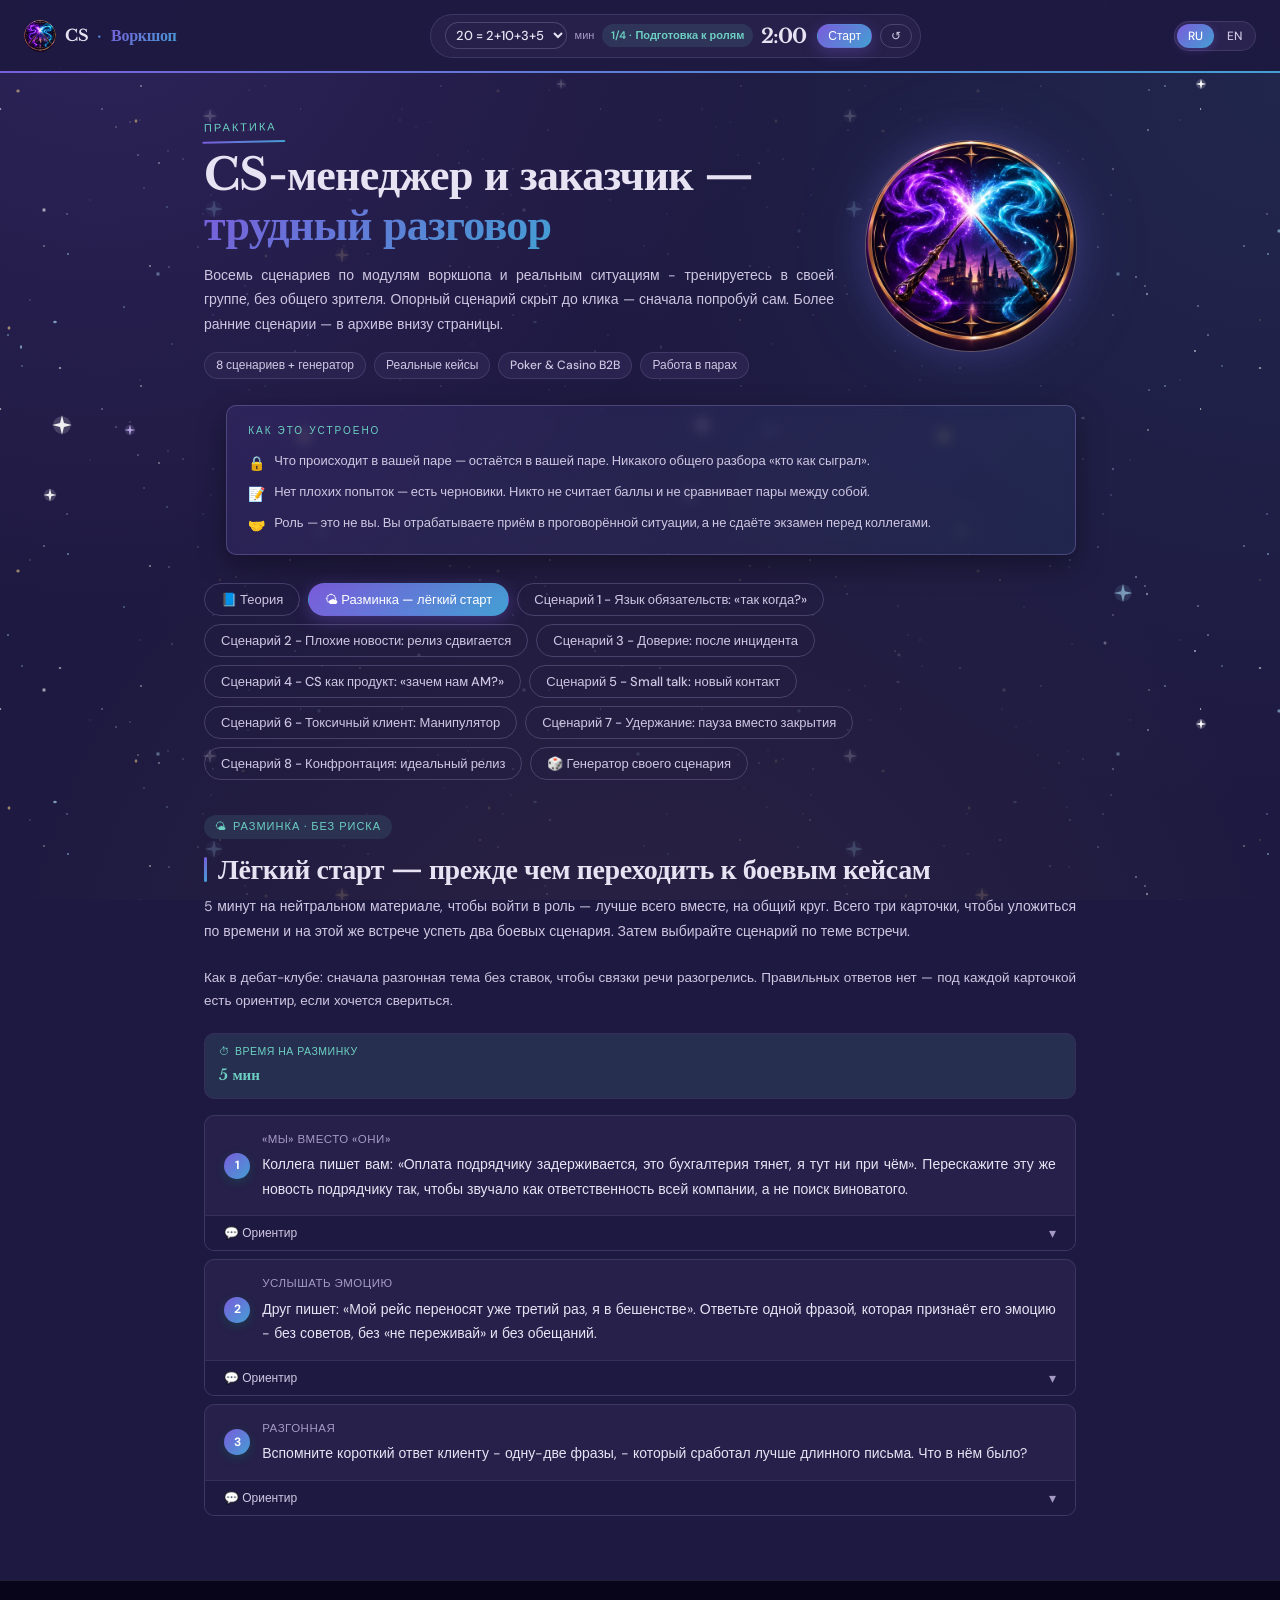
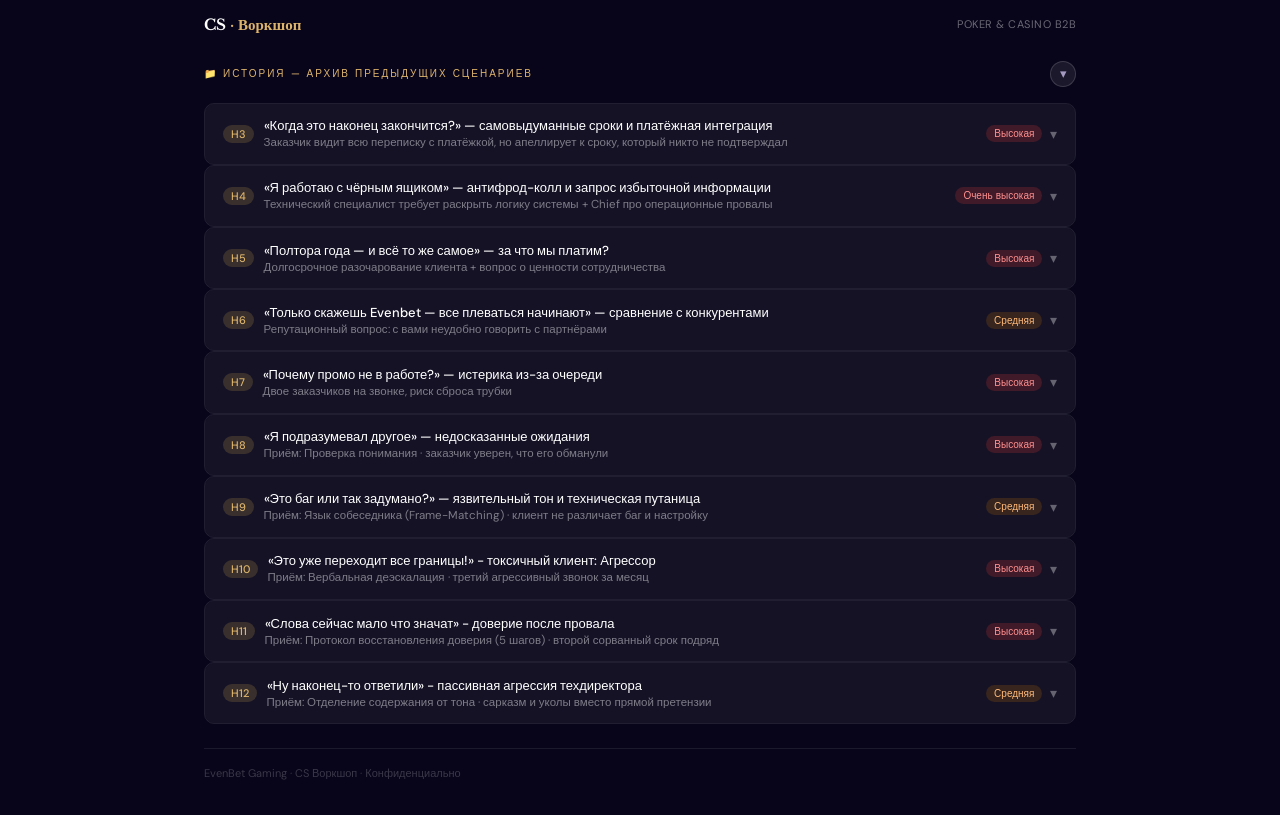
==== commit dbba9ef5: "Add scenario 8: constructive confrontation and perfect-release paradox" ====
--- a/index.html
+++ b/index.html
@@ -573,9 +573,9 @@
     <div class="intro-text">
     <div class="intro-label"><span class="ru-only">Практика</span><span class="en-only">Practice</span></div>
     <h1><span class="ru-only">CS-менеджер и заказчик — <span class="grad-text">трудный разговор</span></span><span class="en-only">CS Manager and Client — <span class="grad-text">a Difficult Conversation</span></span></h1>
-    <p><span class="ru-only">Семь сценариев по модулям воркшопа и реальным ситуациям - тренируетесь в своей группе, без общего зрителя. Опорный сценарий скрыт до клика — сначала попробуй сам. Более ранние сценарии — в архиве внизу страницы.</span><span class="en-only">Seven scenarios based on the workshop modules and real situations - you practice in your own group, no audience. The reference script is hidden until clicked — try on your own first. Earlier scenarios are archived at the bottom of the page.</span></p>
+    <p><span class="ru-only">Восемь сценариев по модулям воркшопа и реальным ситуациям - тренируетесь в своей группе, без общего зрителя. Опорный сценарий скрыт до клика — сначала попробуй сам. Более ранние сценарии — в архиве внизу страницы.</span><span class="en-only">Eight scenarios based on the workshop modules and real situations - you practice in your own group, no audience. The reference script is hidden until clicked — try on your own first. Earlier scenarios are archived at the bottom of the page.</span></p>
     <div class="intro-meta">
-      <span class="meta-pill"><span class="ru-only">7 сценариев + генератор</span><span class="en-only">7 scenarios + generator</span></span>
+      <span class="meta-pill"><span class="ru-only">8 сценариев + генератор</span><span class="en-only">8 scenarios + generator</span></span>
       <span class="meta-pill"><span class="ru-only">Реальные кейсы</span><span class="en-only">Real cases</span></span>
       <span class="meta-pill">Poker &amp; Casino B2B</span>
       <span class="meta-pill"><span class="ru-only">Работа в парах</span><span class="en-only">Pair work</span></span>
@@ -605,6 +605,7 @@
     <button class="sc-tab" onclick="showScenario('s13',this)"><span class="ru-only">Сценарий 5 - Small talk: новый контакт</span><span class="en-only">Scenario 5 - Small talk: a new contact</span></button>
     <button class="sc-tab" onclick="showScenario('s14',this)"><span class="ru-only">Сценарий 6 - Токсичный клиент: Манипулятор</span><span class="en-only">Scenario 6 - Toxic client: the Manipulator</span></button>
     <button class="sc-tab" onclick="showScenario('s15',this)"><span class="ru-only">Сценарий 7 - Удержание: пауза вместо закрытия</span><span class="en-only">Scenario 7 - Retention: a pause instead of closing</span></button>
+    <button class="sc-tab" onclick="showScenario('s16',this)"><span class="ru-only">Сценарий 8 - Конфронтация: идеальный релиз</span><span class="en-only">Scenario 8 - Confrontation: the perfect release</span></button>
     <button class="sc-tab" onclick="showScenario('generator',this)">🎲 <span class="ru-only">Генератор своего сценария</span><span class="en-only">Build-your-own Generator</span></button>
   </div>
 
@@ -2212,6 +2213,95 @@
     </div>
   </div>
 
+
+
+  <!-- SCENARIO 8: fictional CS confrontation case, adapted from the Perfectionist Paradox learning method -->
+  <div class="sc-panel" id="s16">
+    <div class="sc-header">
+      <div class="sc-difficulty" style="background:var(--purple-l);color:var(--purple)">⚖️ <span class="ru-only">Сценарий 8 · Конструктивная конфронтация</span><span class="en-only">Scenario 8 · Constructive confrontation</span></div>
+      <h2><span class="ru-only">«Идеальный релиз любой ценой»</span><span class="en-only">“A perfect release at any cost”</span></h2>
+      <p class="subtitle"><span class="ru-only">Вымышленный кейс iGaming. Клиент стремится защитить качество продукта и свою репутацию. Но его правило «всё блокирует запуск» и резкая критика команды усложняют принятие решений. CS должен не спорить о характере клиента, а аргументированно обсудить последствия подхода и договориться о более прозрачном процессе.</span><span class="en-only">A fictional iGaming case. The client wants to protect product quality and her reputation. Yet her 'everything is a blocker' rule and sharp criticism obstruct decisions. CS should address the consequences of the approach rather than debate the client's personality.</span></p>
+    </div>
+
+    <div class="block"><div class="block-label"><span class="ru-only">Общее описание ситуации</span><span class="en-only">Shared situation</span></div><div class="block-text"><span class="ru-only">Luma Casino готовит обновление лобби к маркетинговой кампании через 12 дней. Основные пользовательские сценарии прошли запланированные проверки. В трекере остаются семь визуальных замечаний и один открытый вопрос о тексте бонусного предложения. Последний ещё не оценён на соответствие обязательствам и требованиям. Head of Product Анна на общем созвоне говорит: «Меня не интересуют ваши приоритеты: пока все восемь пунктов не закрыты, мы не запускаемся». При коллегах она резко критикует QA: «Вы вообще смотрите, что проверяете?». Общие критерии блокирующего дефекта ещё не согласованы.</span><span class="en-only">Luma Casino plans a lobby update for a marketing campaign in 12 days. The planned checks of core player flows passed. Seven visual findings and one open issue with bonus-offer wording remain. The bonus issue has not yet been assessed against obligations or requirements. On a joint call, Head of Product Anna says, 'I don't care about your priorities: until all eight are resolved, we won't launch.' She publicly tells QA, 'Do you even look at what you're testing?' There are no agreed blocker criteria.</span></div></div>
+
+    <div class="block"><div class="block-label"><span class="ru-only">Что известно - и что нужно выяснить</span><span class="en-only">Known facts and open questions</span></div><ul class="brief-list"><li><span class="ru-only">Кампания запланирована через 12 дней. Нельзя гарантировать дату исправления без оценки технической команды.</span><span class="en-only">The campaign is scheduled in 12 days. No fix date can be guaranteed without engineering assessment.</span></li><li><span class="ru-only">Семь замечаний описывают визуальные несоответствия, но их влияние на игрока ещё нужно классифицировать; вопрос бонусного текста требует отдельной проверки.</span><span class="en-only">Seven findings involve visual inconsistencies, but their player impact needs triage; bonus wording requires a separate review.</span></li><li><span class="ru-only">Публичная критика затрудняет обсуждение неопределённостей. Необходимо одновременно сохранить высокие стандарты качества и рабочую коммуникацию.</span><span class="en-only">Public criticism makes discussion of uncertainties harder. The goal is to protect both quality standards and productive communication.</span></li><li><span class="ru-only">Решение go/no-go принимают уполномоченные стороны после необходимых оценок, а не CS единолично.</span><span class="en-only">The authorised decision makers own the go/no-go decision after assessment, not CS acting alone.</span></li></ul></div>
+
+    <div class="role-briefs">
+      <div class="role-brief"><button class="hidden-info-toggle " onclick="genToggleHidden(this)"><span>🔒 <span class="ru-only">Тайная вводная для Анны - только заказчику</span><span class="en-only">Hidden client brief - client only</span></span><span class="chevron">▾</span></button><div class="hidden-info-body"><ul class="brief-list"><li><span class="ru-only">Вы Head of Product. В прошлом проекте после релиза некорректная формулировка бонуса вызвала жалобы игроков. Критиковали прежде всего вас. Сейчас вы лично отвечаете за качество релиза и боитесь повторения. Расскажите об этом только если CS задаст вопросы о ваших рисках и ответственности.</span><span class="en-only">You are the Head of Product. At a previous job, poorly worded bonus terms caused complaints after release. You were held accountable. Now you personally own quality and fear a repeat. Reveal this only if CS asks about your risks and accountability.</span></li><li><span class="ru-only">Вы уверены: сильные команды держат высокую планку, публичная прямая критика помогает быстрее исправлять ошибки. Вы требовательны и к себе. Хотите вести более сложные и заметные проекты.</span><span class="en-only">You believe strong teams set high standards and public direct criticism helps fix problems faster. You hold yourself to the same standards. You aspire to lead bigger, more demanding launches.</span></li><li><span class="ru-only">Фразы «нужно быть мягче», «всем неприятно», «давайте жить дружно» вас не убеждают. Вы готовы изменить тон и порядок работы, если увидите рациональные аргументы: точность triage, скорость решения, снижение риска и качество релиза.</span><span class="en-only">'Be softer', 'people don't like it' and 'let's all get along' will not persuade you. You can change your approach if given a rational case based on accurate triage, decision speed, risk reduction and release quality.</span></li><li><span class="ru-only">Если CS уважительно проверяет вашу картину риска и предлагает совместную классификацию с QA, разработкой и нужными специалистами по бонусным условиям, согласитесь обсудить критерии и правила обратной связи. Не соглашайтесь на замалчивание реальных дефектов.</span><span class="en-only">If CS takes your risks seriously and proposes joint triage with QA, engineering and appropriate bonus-terms experts, you can agree to discuss criteria and feedback norms. Never agree to conceal real defects.</span></li></ul></div></div>
+      <div class="role-brief"><button class="hidden-info-toggle am" onclick="genToggleHidden(this)"><span>🔒 <span class="ru-only">Вводная для CS / AM - ваша роль</span><span class="en-only">CS / AM brief - your role</span></span><span class="chevron">▾</span></button><div class="hidden-info-body"><ul class="brief-list"><li><span class="ru-only">Вы отвечаете за процесс коммуникации с заказчиком. Вы не владеете технической оценкой, сроками разработки, регуляторными заключениями или коммерческими исключениями.</span><span class="en-only">You own client communication, not engineering estimates, fix dates, regulatory assessments or commercial exceptions.</span></li><li><span class="ru-only">Вам нужно открыто назвать проблему: если считать все замечания одинаково блокирующими и публично обвинять коллег, команда получает меньше ясности о реальных рисках. Это аргумент о результате, а не просьба «быть добрее».</span><span class="en-only">You must name the issue: treating every finding as equally blocking and publicly blaming colleagues makes risk assessment less clear. Argue from outcomes, not a plea to 'be nicer'.</span></li><li><span class="ru-only">Сначала получите согласие о проблеме и поймите, какие последствия Анна стремится предотвратить. Затем предложите критерии блокеров, владельцев, формат обратной связи и контрольную точку.</span><span class="en-only">First agree on the problem and understand what consequences Anna wants to prevent. Then propose blocker criteria, owners, a feedback format and a checkpoint.</span></li><li><span class="ru-only">Не обещайте запуск, устранение всех пунктов к кампании или отказ от исправления подтверждённых проблем. Вопрос по бонусу нельзя объявлять косметикой без проверки.</span><span class="en-only">Do not promise launch, all fixes by the campaign, or that confirmed problems can be ignored. Do not label the bonus concern cosmetic without review.</span></li></ul></div></div>
+    </div>
+
+    <div class="block" style="background:var(--amber-l);border-color:var(--amber)">
+      <div class="block-label" style="color:var(--amber)"><span class="ru-only">Фразы Анны, на которые надо ответить</span><span class="en-only">Anna's challenging statements</span></div>
+      <div class="block-text" style="font-style:italic"><span class="ru-only">«Мне нужен идеальный продукт, а не ваши объяснения».<br>«Если я не буду требовать, вы опять пропустите очевидное».<br>«Почему я должна соглашаться на релиз с открытыми замечаниями?»</span><span class="en-only">“I need a perfect product, not excuses.”<br>“If I don't push, you'll miss something obvious again.”<br>“Why should I accept a release with open findings?”</span></div>
+    </div>
+
+    <div class="characters">
+      <div class="char-card">
+        <div class="char-head"><div class="av av-cl">HP</div><div><div class="char-name"><span class="ru-only">Анна · Head of Product</span><span class="en-only">Anna · Head of Product</span></div><div class="char-role"><span class="ru-only">Высокие стандарты и личная ответственность</span><span class="en-only">High standards and personal accountability</span></div></div></div>
+        <div class="char-body"><div class="char-section"><div class="char-section-title"><span class="ru-only">Как играть</span><span class="en-only">How to play</span></div><div class="char-section-text"><span class="ru-only">Говорите прямо, уверенно и рационально. Не поддавайтесь на общие призывы к мягкости. Признавайте аргументы, если они доказывают связь между новым подходом и качеством результата.</span><span class="en-only">Be direct, confident and rational. Reject generic appeals to be softer. Accept arguments that show how a different approach improves outcome quality.</span></div></div></div>
+      </div>
+      <div class="char-card">
+        <div class="char-head"><div class="av av-cs">CS</div><div><div class="char-name">Customer Success</div><div class="char-role"><span class="ru-only">Инициатор конструктивной конфронтации</span><span class="en-only">Initiates constructive confrontation</span></div></div></div>
+        <div class="char-body"><div class="char-section"><div class="char-section-title"><span class="ru-only">Задача</span><span class="en-only">Your objective</span></div><div class="char-section-text"><span class="ru-only">Факт → взгляд заказчика → позитивное намерение → согласие о проблеме → аргумент через качество и скорость решения → варианты → контроль договорённости.</span><span class="en-only">Fact → client perspective → positive intent → shared problem → quality and decision-speed argument → options → follow-up.</span></div></div></div>
+      </div>
+    </div>
+
+    <div class="observer-block">
+      <div class="block-label" style="color:var(--amber)">👁 <span class="ru-only">Чек-лист наблюдателя</span><span class="en-only">Observer checklist</span></div>
+      <div class="observer-list">
+        <div class="observer-item"><span class="observer-n">1</span><span class="ru-only">CS описал факты без оценок личности заказчика?</span><span class="en-only">Did CS describe facts without labelling the client's personality?</span></div><div class="observer-item"><span class="observer-n">2</span><span class="ru-only">Выяснил позитивное намерение и скрытую ставку Анны, а не только её требование?</span><span class="en-only">Did CS explore Anna's positive intent and underlying stakes, not just her demand?</span></div><div class="observer-item"><span class="observer-n">3</span><span class="ru-only">Аргументировал изменение подхода через качество, снижение риска и эффективность, а не через «людям неприятно»?</span><span class="en-only">Did CS argue through quality, risk and effectiveness, not 'people feel uncomfortable'?</span></div><div class="observer-item"><span class="observer-n">4</span><span class="ru-only">Согласовали критерии блокировки, способ обратной связи, владельцев и контрольную точку без необоснованных обещаний?</span><span class="en-only">Did both sides agree on blocker criteria, feedback format, owners and checkpoint without unsupported promises?</span></div>
+      </div>
+      <div class="flow-note"><span class="ru-only">Наблюдатель не вмешивается. После сцены оцениваем действия и формулировки, а не участников.</span><span class="en-only">The observer does not interrupt. Debrief behaviours and wording, not the participants.</span></div>
+    </div>
+
+    <div class="timing-row">
+      <span class="t-pill">👥 <span class="ru-only">CS + клиент + наблюдатель</span><span class="en-only">CS + client + observer</span></span>
+      <span class="t-pill">⚖️ <span class="ru-only">Конструктивная конфронтация</span><span class="en-only">Constructive confrontation</span></span>
+      <span class="t-pill">🧪 <span class="ru-only">Вымышленный кейс</span><span class="en-only">Fictional case</span></span>
+    </div>
+    <div class="time-budget">
+      <div class="tb-item"><span class="tb-label"><span class="ru-only">Подготовка</span><span class="en-only">Prep</span></span><span class="tb-val">2 min</span></div>
+      <div class="tb-item"><span class="tb-label"><span class="ru-only">Диалог</span><span class="en-only">Roleplay</span></span><span class="tb-val">10 min</span></div>
+      <div class="tb-item"><span class="tb-label"><span class="ru-only">Разбор</span><span class="en-only">Debrief</span></span><span class="tb-val">3 min</span></div>
+    </div>
+
+    <div class="accordion">
+      <button class="accordion-trigger" onclick="toggleAccordion(this)">
+        <div class="trigger-left"><div class="trigger-icon">📋</div><div><div class="trigger-label"><span class="ru-only">Опорный диалог</span><span class="en-only">Reference dialogue</span></div><div class="trigger-sub"><span class="ru-only">Открыть только после игры</span><span class="en-only">Reveal only after practice</span></div></div></div>
+        <div class="chevron">▾</div>
+      </button>
+      <div class="accordion-body"><div class="script-inner">
+        <div class="script-line"><span class="who cs">CS</span><span class="line-text"><span class="ru-only">Я хочу сверить ситуацию: восемь замечаний открыты, их влияние ещё не классифицировано. Вы хотите закрыть все до любого решения по релизу. Верно?</span><span class="en-only">Let me check our shared picture: eight findings remain, their impact is not yet classified. You want all of them closed before any release decision. Correct?</span></span></div>
+        <div class="script-line"><span class="who cl">CL</span><span class="line-text"><span class="ru-only">Именно. Я отвечаю за качество, и обсуждать «небольшие» ошибки не собираюсь.</span><span class="en-only">Exactly. I own quality and won't debate whether errors are 'small.'</span></span></div>
+        <div class="script-line"><span class="who cs">CS</span><span class="line-text"><span class="ru-only">Понимаю значимость качества. Какой риск вы прежде всего хотите исключить? И что для вас лично будет самым проблемным, если он реализуется?</span><span class="en-only">I understand quality matters. Which risk do you most want to prevent? What would be most damaging if it happened?</span></span></div>
+        <div class="script-line"><span class="who cl">CL</span><span class="line-text"><span class="ru-only">В прошлой компании из-за текста бонуса были жалобы игроков, а отвечать пришлось мне. Я не хочу повторения.</span><span class="en-only">At my last company, bonus wording caused player complaints, and I took the blame. I won't repeat that.</span></span></div>
+        <div class="script-line"><span class="who cs">CS</span><span class="line-text"><span class="ru-only">Теперь понимаю. По бонусной формулировке нам нужна отдельная проверка. При этом хочу оспорить один момент: когда все восемь пунктов автоматически считаются блокерами, мы теряем понимание их разного влияния. А после резкой критики коллеги могут меньше прояснять сомнения на встрече - это увеличивает риск пропустить важное. Давайте проверим, согласны ли мы с самой проблемой?</span><span class="en-only">I see. The bonus wording needs a separate review. But I want to challenge one point: if all eight automatically count as blockers, we lose sight of their differing impacts. And harsh public criticism may reduce the team's willingness to raise doubts, increasing the chance of missing something significant. Can we agree on that problem?</span></span></div>
+        <div class="script-line"><span class="who cl">CL</span><span class="line-text"><span class="ru-only">Согласна обсудить классификацию, если это не способ уйти от исправлений. Как тогда обеспечим качество?</span><span class="en-only">I can discuss classification if it doesn't mean avoiding fixes. How will we protect quality?</span></span></div>
+        <div class="script-line"><span class="who cs">CS</span><span class="line-text"><span class="ru-only">Вместе с QA и разработкой оценим влияние каждого пункта, отдельно проверим условия бонуса с нужными специалистами. Договоримся давать конкретную обратную связь по факту и риску, без публичных обвинений - так быстрее получим ответы. Зафиксируем ответственных, критерии и время следующего статуса. Решение go/no-go примем после оценок.</span><span class="en-only">Let's assess every finding with QA and engineering, and refer the bonus copy to the appropriate specialists. Let's keep feedback specific to evidence and risk, without personal accusations, so concerns surface faster. We'll document owners, criteria and our next update. The go/no-go decision comes after those reviews.</span></span></div>
+        <div class="script-line"><span class="who cl">CL</span><span class="line-text"><span class="ru-only">Хорошо, такой формат я готова попробовать. Главное - не потерять замечания.</span><span class="en-only">All right, I can try that. But no findings can get lost.</span></span></div>
+      </div></div>
+    </div>
+
+    <div class="block"><div class="block-label"><span class="ru-only">Вопросы для разбора внутри группы</span><span class="en-only">Small-group debrief</span></div><div class="debrief-list"><div class="dq"><input type="checkbox" class="dq-box"><span class="dq-n">1</span><span class="ru-only">На каком шаге CS выяснил позитивное намерение Анны?</span><span class="en-only">When did CS uncover Anna's positive intent?</span></div><div class="dq"><input type="checkbox" class="dq-box"><span class="dq-n">2</span><span class="ru-only">Какое несогласие прозвучало открыто, но без атаки на личность?</span><span class="en-only">Which disagreement was explicit but not personal?</span></div><div class="dq"><input type="checkbox" class="dq-box"><span class="dq-n">3</span><span class="ru-only">Почему альтернативный подход может улучшить качество продукта?</span><span class="en-only">Why might the alternative approach improve product quality?</span></div><div class="dq"><input type="checkbox" class="dq-box"><span class="dq-n">4</span><span class="ru-only">Как проверить, что договорённость выполняется через неделю?</span><span class="en-only">How will the parties know the agreement still works a week later?</span></div></div></div>
+
+    <div class="block"><div class="block-label"><span class="ru-only">Мини-квиз - ловушка или полезный ход?</span><span class="en-only">Mini-quiz - trap or good move?</span></div><div class="quiz-list">
+      <div class="quiz-item" data-answer="trap"><div class="quiz-q"><span class="ru-only">«Пожалуйста, просто будьте мягче - людям неприятно».</span><span class="en-only">“Please just be softer - people are uncomfortable.”</span></div><div class="quiz-btns"><button class="quiz-btn" onclick="answerQuiz(this,'trap')">✕ <span class="ru-only">Ловушка</span><span class="en-only">Trap</span></button><button class="quiz-btn" onclick="answerQuiz(this,'good')">✓ <span class="ru-only">Хороший ход</span><span class="en-only">Good move</span></button></div><div class="quiz-feedback"><span class="ru-only">Не отвечает на ценности заказчика: качество, результат и дисциплину.</span><span class="en-only">Does not address what the client values: quality, outcomes and discipline.</span></div></div>
+      <div class="quiz-item" data-answer="good"><div class="quiz-q"><span class="ru-only">«Давайте разберём, какие дефекты реально блокируют сценарии игроков, и согласуем критерии вместе с QA».</span><span class="en-only">“Let's assess which findings truly block player journeys and agree on criteria with QA.”</span></div><div class="quiz-btns"><button class="quiz-btn" onclick="answerQuiz(this,'trap')">✕ <span class="ru-only">Ловушка</span><span class="en-only">Trap</span></button><button class="quiz-btn" onclick="answerQuiz(this,'good')">✓ <span class="ru-only">Хороший ход</span><span class="en-only">Good move</span></button></div><div class="quiz-feedback"><span class="ru-only">Оценка через факты и общий интерес в качестве.</span><span class="en-only">Uses evidence and a shared interest in quality.</span></div></div>
+      <div class="quiz-item" data-answer="trap"><div class="quiz-q"><span class="ru-only">«Обещаю, что все восемь замечаний точно будут закрыты к кампании».</span><span class="en-only">“I promise all eight findings will be fixed before the campaign.”</span></div><div class="quiz-btns"><button class="quiz-btn" onclick="answerQuiz(this,'trap')">✕ <span class="ru-only">Ловушка</span><span class="en-only">Trap</span></button><button class="quiz-btn" onclick="answerQuiz(this,'good')">✓ <span class="ru-only">Хороший ход</span><span class="en-only">Good move</span></button></div><div class="quiz-feedback"><span class="ru-only">Неподтверждённое обещание сроков, которыми CS не управляет.</span><span class="en-only">An unsupported deadline promise beyond CS authority.</span></div></div>
+    </div></div>
+
+    <div class="group-discuss-block">
+      <div class="block-label">🗣 <span class="ru-only">Общее обсуждение - после практики</span><span class="en-only">Group discussion - after practice</span></div>
+      <div class="group-list">
+        <div class="group-item"><span class="group-n">1</span><span class="ru-only">Как отличить высокие стандарты заказчика от неэффективного процесса принятия решений?</span><span class="en-only">How do high quality standards differ from an ineffective decision process?</span></div>
+        <div class="group-item"><span class="group-n">2</span><span class="ru-only">Что убедит Анну изменить стиль обратной связи, не отказываясь от требований к качеству?</span><span class="en-only">What could persuade Anna to change feedback style without lowering standards?</span></div>
+        <div class="group-item"><span class="group-n">3</span><span class="ru-only">Какой следующий шаг CS может обещать самостоятельно, а какой требует согласования?</span><span class="en-only">Which next steps can CS own and which require approval?</span></div>
+      </div>
+      <div class="flow-note"><span class="ru-only">Методика адаптирована по материалам Стратоплана «Парадокс перфекциониста», «Вводная Павла» и «Работа в группе. Часть 1» (файлы, переданные 21.11.2026). Luma Casino - вымышленный учебный оператор.</span><span class="en-only">Training method adapted from Stratoplan's “The Perfectionist Paradox,” “Pavel's brief,” and “Group work, Part 1” (files provided 21 Nov 2026). Luma Casino is fictional.</span></div>
+    </div>
+  </div>
 
   <!-- ════ SCENARIO GENERATOR (ported from the account-manager-cs Negotiation Dueling Club) ════ -->
   <div class="sc-panel" id="generator">
@@ -4464,4 +4554,4 @@
 drawWheel(0);renderHeaderTimer();
 </script>
 </body>
-</html>
+</html>
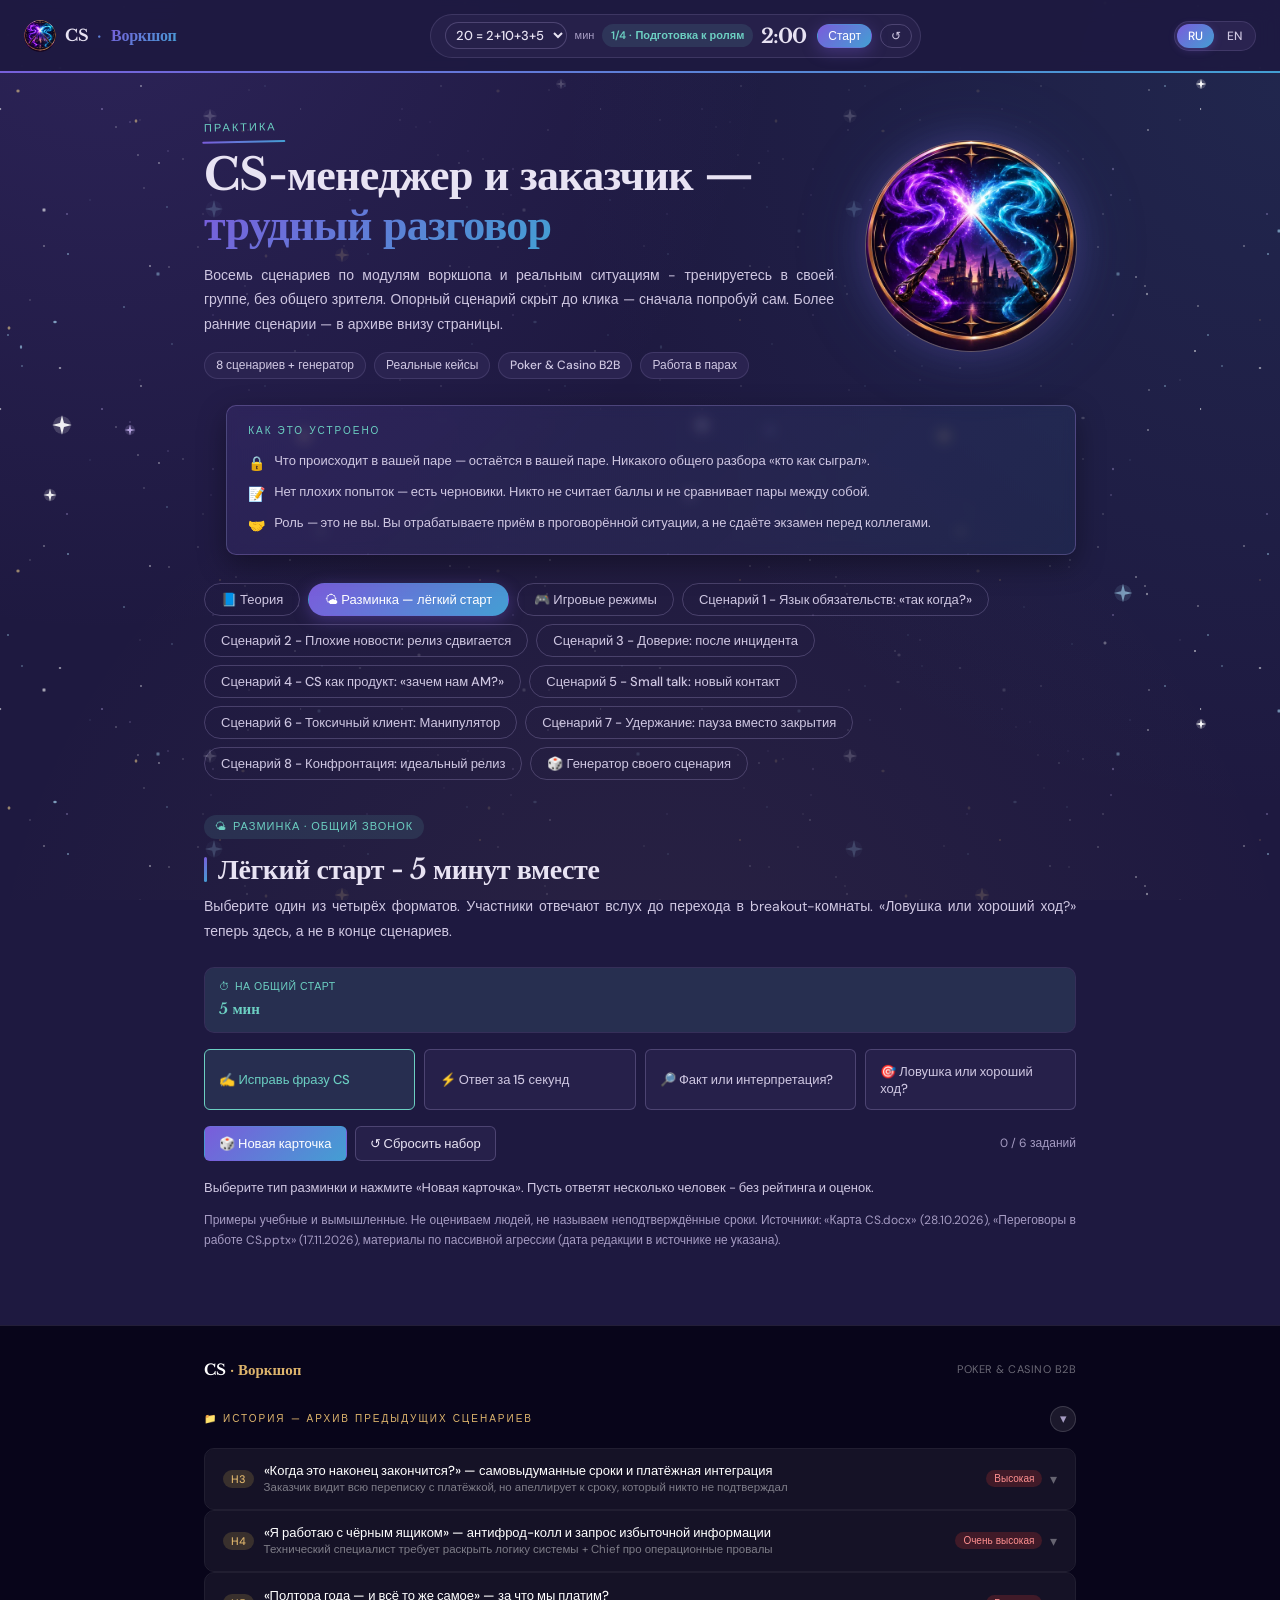
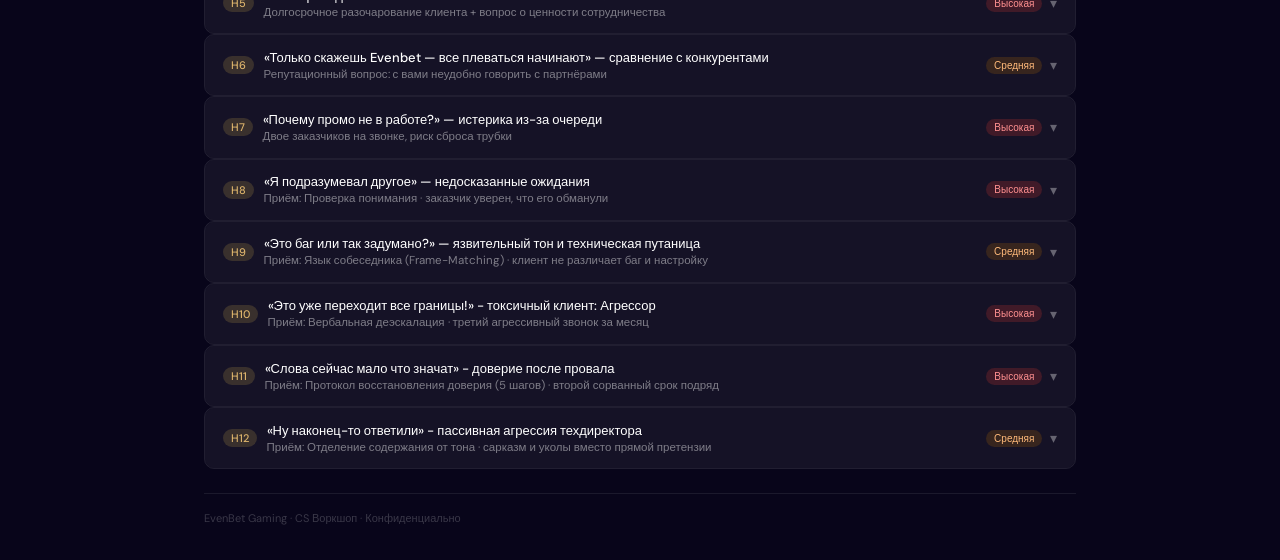
==== commit 85af81f7: "Add rotating warm-up and Game Modes tab, move quizzes into group warm-up" ====
--- a/index.html
+++ b/index.html
@@ -540,10 +540,13 @@
 .intro p,.sc-header .subtitle,.warmup-intro{max-width:none}
 .real-quote p,.line-text,.phrase-en,.quiz-feedback,.hidden-info-body,.wu-script,.warmup-text,.hist-quote,.hist-char-body,.hist-trap,.char-quote,.phrase-bank p,.theory-block p,.time-budget-note,.warmup-card p,.footer p,p,li{text-align:justify;text-justify:inter-word;hyphens:auto;-webkit-hyphens:auto}
 </style>
+<link rel="stylesheet" href="assets/theory-workshops.css">
 <link rel="icon" type="image/png" sizes="32x32" href="assets/favicon-32.png">
 <link rel="icon" type="image/png" sizes="64x64" href="assets/favicon-64.png">
 <link rel="icon" type="image/png" sizes="192x192" href="assets/favicon-192.png">
 <link rel="apple-touch-icon" href="assets/apple-touch-icon.png">
+<link rel="stylesheet" href="assets/twist-mode.css">
+<link rel="stylesheet" href="assets/practice-modes.css">
 </head>
 <body data-lang="ru">
 
@@ -598,6 +601,7 @@
   <div class="sc-tabs">
     <button class="sc-tab" onclick="showScenario('primer',this)">📘 <span class="ru-only">Теория</span><span class="en-only">Theory</span></button>
     <button class="sc-tab active" onclick="showScenario('warmup',this)">🌤 <span class="ru-only">Разминка — лёгкий старт</span><span class="en-only">Warm-up — easy start</span></button>
+    <button class="sc-tab" onclick="showScenario('games',this)">🎮 <span class="ru-only">Игровые режимы</span><span class="en-only">Game modes</span></button>
     <button class="sc-tab" onclick="showScenario('s9',this)"><span class="ru-only">Сценарий 1 - Язык обязательств: «так когда?»</span><span class="en-only">Scenario 1 - Language of commitments: “so when?”</span></button>
     <button class="sc-tab" onclick="showScenario('s10',this)"><span class="ru-only">Сценарий 2 - Плохие новости: релиз сдвигается</span><span class="en-only">Scenario 2 - Bad news: the release slips</span></button>
     <button class="sc-tab" onclick="showScenario('s11',this)"><span class="ru-only">Сценарий 3 - Доверие: после инцидента</span><span class="en-only">Scenario 3 - Trust: after an incident</span></button>
@@ -673,7 +677,7 @@
   <div class="sc-panel" id="primer">
     <div class="sc-header">
       <div class="sc-difficulty" style="background:var(--teal-l);color:var(--teal)">📘 <span class="ru-only">Теория · если вы не были на воркшопах</span><span class="en-only">Theory · if you missed the workshops</span></div>
-      <h2><span class="ru-only">Конфликт с клиентом за 3 минуты</span><span class="en-only">Client conflict in 3 minutes</span></h2>
+      <h2><span class="ru-only">Шпаргалка по воркшопам CS</span><span class="en-only">CS workshop cheat sheet</span></h2>
       <p class="subtitle"><span class="ru-only">Коротко о главном из воркшопов CS: что такое конфликт с клиентом и какие приёмы мы отрабатываем в сценариях. Прочитайте перед разминкой, если пришли в клуб впервые.</span><span class="en-only">The essentials from the CS workshops in brief: what a client conflict is and which techniques we practise in the scenarios. Read this before the warm-up if it’s your first time at the club.</span></p>
     </div>
       <div class="primer-grid">
@@ -702,47 +706,63 @@
         <p><span class="ru-only">Отделять людей от проблемы (Фишер и Юри): называть поведение, а не человека. Не зеркалить тон и темп. Отвечать на содержание, а не на интонацию. Перефразировать, чтобы проверить понимание. Эскалация к руководителю - инструмент, а не капитуляция.</span><span class="en-only">Separate the people from the problem (Fisher & Ury): name the behaviour, not the person. Don't mirror tone or pace. Respond to the content, not the tone. Paraphrase to check understanding. Escalating to a lead is a tool, not a surrender.</span></p>
       </div>
       </div>
+
+    <!-- Theory additions from internal CS workshop materials; preserve the original six cards above. -->
+    <div class="theory-module-list">
+      <details class="theory-module" id="theory-passive-aggression">
+        <summary><span class="theory-module-icon" aria-hidden="true">🧊</span><span class="theory-module-heading"><span class="ru-only">Пассивная агрессия: как отвечать по сути</span><span class="en-only">Passive aggression: respond to substance</span><small><span class="ru-only">6 практических тезисов · коллеги, техдеп, БД и заказчики</span><span class="en-only">6 practical takeaways · colleagues, engineering, BD and clients</span></small></span><span class="theory-expand" aria-hidden="true">▾</span></summary>
+        <div class="theory-module-content">
+          <p class="theory-module-lead"><span class="ru-only">Не лечим «плохой характер» собеседника. Отделяем его тон от задачи, возвращаемся к фактам и фиксируем понятный следующий шаг.</span><span class="en-only">Do not diagnose the other person's character. Separate tone from the actual task, return to facts and agree on a clear next step.</span></p>
+          <div class="theory-cards"><article class="theory-card"><h4>🕵️ <span class="ru-only">Сначала распознать, а не приписать намерение</span><span class="en-only">Recognise the signal, avoid mind-reading</span></h4><p><span class="ru-only">Пассивная агрессия может звучать как вежливый упрёк: «Как я уже писал выше…». За колкостью может стоять потерянный вопрос, усталость или страх сорвать срок. Уточняем суть, не называем человека «токсичным».</span><span class="en-only">Passive aggression can sound like a polite jab: “As I already wrote…”. Underneath it may be a missed question, overload or a deadline concern. Clarify the issue rather than labelling the person.</span></p></article>
+<article class="theory-card"><h4>⏸ <span class="ru-only">Алгоритм ответа в 4 шага</span><span class="en-only">A four-step response</span></h4><p><span class="ru-only">1. Пауза (обычно до 10 минут, но не при инциденте). 2. Факт отдельно от тона. 3. Короткий ответ по сути: статус, вопрос, следующий шаг. 4. Если колкость повторяется - разобрать паттерн по DESC, не в общем чате.</span><span class="en-only">1. Pause (typically up to 10 minutes, except during an incident). 2. Separate facts from tone. 3. Respond briefly to the actual issue: status, question, next step. 4. If the jabs recur, address the pattern using DESC, not in a public chat.</span></p></article>
+<article class="theory-card"><h4>🧩 <span class="ru-only">DESC - если ситуация повторяется</span><span class="en-only">DESC for recurring patterns</span></h4><p><span class="ru-only">D - Describe: наблюдаемые факты с примерами. E - Express: влияние на работу. S - Specify: конкретная просьба. C - Consequences: польза от нового порядка. Со смежниками обсуждаем через своего тимлида или согласованный 1-на-1.</span><span class="en-only">D - Describe observable examples. E - Express the impact on work. S - Specify a concrete request. C - Consequences: the benefit of a better process. In cross-team issues, use your team lead or an agreed one-to-one conversation.</span></p></article>
+<article class="theory-card"><h4>🧱 <span class="ru-only">Не переносить колкость по цепочке</span><span class="en-only">Don't relay the jab</span></h4><p><span class="ru-only">От клиента в техдеп, из техдепа клиенту и из БД в команду передаём факты и бизнес-импакт, а не сарказм. Технические вопросы и договорённости фиксируем в YouTrack с шагами, окружением и описанием влияния.</span><span class="en-only">Pass on facts and business impact, not sarcasm, between the client, engineering and BD. Record technical questions and agreements in YouTrack with reproduction steps, environment and impact.</span></p></article>
+<article class="theory-card"><h4>🧭 <span class="ru-only">Границы полномочий и эскалация</span><span class="en-only">Ownership and escalation</span></h4><p><span class="ru-only">Нельзя обещать сроки за техдеп или менять денежные условия за БД. Повторяющийся паттерн фиксируем фактами и датами; если страдают сроки или качество - к тимлиду. Оскорбления и угрозы - эскалация сразу.</span><span class="en-only">Do not promise engineering dates or negotiate commercial terms on BD's behalf. Record recurring patterns with dated facts; involve your lead if delivery or quality suffers. Escalate insults or threats immediately.</span></p></article>
+<article class="theory-card"><h4>💬 <span class="ru-only">Пример: ответ на укол</span><span class="en-only">Example: respond to substance</span></h4><p><span class="ru-only">Вместо «Вообще-то мы уже отвечали» на «Спасибо, что наконец ответили»: «Извините за ожидание. По вопросу [X] сейчас известно [подтверждённый факт]; следующее обновление дам [время]». Названное время должно быть выполнимым.</span><span class="en-only">Instead of “Actually, we already replied” to “Thanks for finally answering”: “Sorry for the wait. On [X], we have confirmed [fact]; I will update you at [time].” Only commit to an update you can deliver.</span></p></article></div>
+          <p class="theory-source"><span class="ru-only">Источники: «Пассивная агрессия в работе.pptx» (в архиве «1 - Пассивная агрессия.zip», дата редакции не указана); «Памятка - Прилетела колкость.docx» (метаданные: 05.11.2026).</span><span class="en-only">Sources: “Пассивная агрессия в работе.pptx” (in “1 - Пассивная агрессия.zip”; version date not stated); “Памятка - Прилетела колкость.docx” (metadata: 05 Nov 2026).</span></p>
+        </div>
+      </details>
+      <details class="theory-module" id="theory-cs-negotiation">
+        <summary><span class="theory-module-icon" aria-hidden="true">🤝</span><span class="theory-module-heading"><span class="ru-only">Переговоры CS: подготовка, аргументы, возражения</span><span class="en-only">CS negotiations: preparation, arguments and objections</span><small><span class="ru-only">7 практических тезисов · от интереса до follow-up</span><span class="en-only">7 practical takeaways · from interests to follow-up</span></small></span><span class="theory-expand" aria-hidden="true">▾</span></summary>
+        <div class="theory-module-content">
+          <p class="theory-module-lead"><span class="ru-only">Цель переговоров - устойчивая договорённость в пределах полномочий CS, а не победа в споре или обещание невозможного.</span><span class="en-only">The goal is a sustainable agreement within CS authority, not winning an argument or promising what you cannot deliver.</span></p>
+          <div class="theory-cards"><article class="theory-card"><h4>🎯 <span class="ru-only">Позиция ≠ интерес</span><span class="en-only">Position ≠ interest</span></h4><p><span class="ru-only">Позиция: «Исправьте бесплатно до турнира». Интерес может быть иным: не сорвать событие или выполнить обещание владельцам. Сначала спросите: «Что обязательно должно работать к этой дате?»</span><span class="en-only">Position: “Fix it for free before the tournament.” The underlying interest may be protecting the event or meeting an owners' commitment. Ask first: “What must work by that date?”</span></p></article>
+<article class="theory-card"><h4>🗂 <span class="ru-only">Подготовка: четыре вопроса</span><span class="en-only">Preparation: four questions</span></h4><p><span class="ru-only">До звонка зафиксируйте цель и минимум, альтернативы обеих сторон, интересы и объективные критерии. Опора - согласованное ТЗ, SLA, проверенные данные BO и история тикетов. Допустимые уступки предварительно согласуйте.</span><span class="en-only">Before the call, define your goal and minimum, both sides' alternatives, interests and objective criteria. Use the agreed specification, SLA, verified BO data and ticket history. Pre-approve any concessions.</span></p></article>
+<article class="theory-card"><h4>🧭 <span class="ru-only">Шесть шагов разговора</span><span class="en-only">Six stages of a negotiation</span></h4><p><span class="ru-only">Повестка и роли → вопросы об интересах → до трёх аргументов → работа с возражениями → варианты и согласованный обмен → фиксация договорённости. Не перескакивайте от жалобы сразу к решению.</span><span class="en-only">Agenda and decision makers → explore interests → up to three arguments → handle objections → options and agreed trade-offs → document the agreement. Do not jump straight from complaint to a solution.</span></p></article>
+<article class="theory-card"><h4>👂 <span class="ru-only">LAER: сначала понять, потом ответить</span><span class="en-only">LAER: understand before responding</span></h4><p><span class="ru-only">Listen - дослушать. Acknowledge - признать факт или эмоцию без «но». Explore - уточнить, что действительно критично. Respond - ответить на выясненное. Типичная ошибка - начать с Respond на первую эмоциональную фразу.</span><span class="en-only">Listen fully. Acknowledge the fact or feeling without “but”. Explore what is actually critical. Respond to the clarified concern. A common trap is to respond to the first emotional sentence.</span></p></article>
+<article class="theory-card"><h4>🧪 <span class="ru-only">Аргумент = тезис + доказательство + выгода</span><span class="en-only">Argument = claim + evidence + client value</span></h4><p><span class="ru-only">Назовите предложение одной фразой, подтвердите его проверенным фактом или документом и объясните, что получает клиент. Не больше трёх аргументов; неподтверждённые цифры и сроки не используем.</span><span class="en-only">State the proposal, support it with verified facts or documentation, and explain its value to the client. Limit yourself to three arguments; never invent data or delivery dates.</span></p></article>
+<article class="theory-card"><h4>🔎 <span class="ru-only">Изолируйте истинное возражение</span><span class="en-only">Isolate the real objection</span></h4><p><span class="ru-only">Если звучит «не подходит», уточните: «Кроме срока, что ещё мешает решению?» или «Если вопрос со сроком решим, вы готовы продолжить?». Так выясняется, с чем действительно нужно работать.</span><span class="en-only">When you hear “that won't work”, ask: “Besides the timing, what else is stopping us?” or “If we resolve timing, can you proceed?” This reveals the real obstacle.</span></p></article>
+<article class="theory-card"><h4>🤝 <span class="ru-only">Варианты, обмен и результат</span><span class="en-only">Options, trade-offs and close</span></h4><p><span class="ru-only">Предлагайте 2-3 реализуемых варианта после проверки с владельцами. Уступка - только в согласованном обмене «если вы…, то мы…». Деньги и условия - БД. В тот же день зафиксируйте в follow-up и YouTrack: кто, что и к какой контрольной дате.</span><span class="en-only">Offer 2-3 feasible options after validation with the owners. Concessions belong in an agreed “if you…, then we…” exchange. Commercial terms go to BD. Document who does what and by which checkpoint in the same-day follow-up and YouTrack.</span></p></article></div>
+          <p class="theory-source"><span class="ru-only">Источники: «Переговоры в работе CS.pptx» (метаданные: 17.11.2026); «Раздатка Переговоры в работе CS.docx» (версия 28.10.2026); «Чек-лист переговоров CS.docx» (версия 27.10.2026).</span><span class="en-only">Sources: “Переговоры в работе CS.pptx” (metadata: 17 Nov 2026); “Раздатка Переговоры в работе CS.docx” (28 Oct 2026); “Чек-лист переговоров CS.docx” (27 Oct 2026).</span></p>
+        </div>
+      </details>
+    </div>
   </div>
 
   <div class="sc-panel active" id="warmup">
     <div class="sc-header">
-      <div class="sc-difficulty" style="background:var(--teal-l);color:var(--teal)">🌤 <span class="ru-only">Разминка · Без риска</span><span class="en-only">Warm-up · No stakes</span></div>
-      <h2><span class="ru-only">Лёгкий старт — прежде чем переходить к боевым кейсам</span><span class="en-only">Easy start — before moving to the real cases</span></h2>
-      <p class="subtitle"><span class="ru-only">5 минут на нейтральном материале, чтобы войти в роль — лучше всего вместе, на общий круг. Всего три карточки, чтобы уложиться по времени и на этой же встрече успеть два боевых сценария. Затем выбирайте сценарий по теме встречи.</span><span class="en-only">5 minutes on neutral material to get into the role — best done together, as a group. Just three cards, so there's time left in the session for two real scenarios. Then pick a scenario that fits the session’s topic.</span></p>
-    </div>
-
-    <div class="warmup-intro">
-      <span class="ru-only">Как в дебат-клубе: сначала разгонная тема без ставок, чтобы связки речи разогрелись. Правильных ответов нет — под каждой карточкой есть ориентир, если хочется свериться.</span><span class="en-only">Like a debate club: a low-stakes warm-up topic first, so your speaking muscles loosen up. There's no single right answer — each card has a reference point underneath if you want to check yourself.</span>
-    </div>
-
-    <div class="time-budget">
-      <div class="tb-item tb-total" style="flex:1 1 100%"><span class="tb-label">⏱ <span class="ru-only">Время на разминку</span><span class="en-only">Warm-up time</span></span><span class="tb-val">5 <span class="ru-only">мин</span><span class="en-only">min</span></span></div>
-    </div>
-
-    <div class="warmup-grid">
-      <div class="warmup-card">
-        <div class="warmup-card-top">
-          <div class="warmup-num">1</div>
-          <div class="warmup-text"><b><span class="ru-only">«Мы» вместо «они»</span><span class="en-only">“We” instead of “they”</span></b><span class="ru-only">Коллега пишет вам: «Оплата подрядчику задерживается, это бухгалтерия тянет, я тут ни при чём». Перескажите эту же новость подрядчику так, чтобы звучало как ответственность всей компании, а не поиск виноватого.</span><span class="en-only">A colleague writes: “The contractor’s payment is late, it’s accounting dragging their feet, it’s not on me.” Pass the same news to the contractor so it sounds like the whole company owns it, not like finding someone to blame.</span></div>
-        </div>
-        <button class="wu-accordion-trigger" onclick="toggleAccordion(this)"><span>💬 <span class="ru-only">Ориентир</span><span class="en-only">Reference point</span></span><span class="chevron">▾</span></button>
-        <div class="wu-accordion-body"><div class="wu-script"><span class="ru-only">«Мы задерживаем оплату на один день - я слежу за ней лично, деньги уйдут завтра до обеда.» Звучит <b>«мы»</b>, есть <b>срок</b> и <b>ответственный</b>, нет перекладывания на отдел.</span><span class="en-only">“We’re running a day late with the payment - I’m tracking it personally, the money goes out tomorrow before lunch.” It says <b>“we”</b>, has <b>a date</b> and <b>an owner</b>, and doesn’t shift it onto a department.</span></div></div>
-      </div>
-      <div class="warmup-card">
-        <div class="warmup-card-top">
-          <div class="warmup-num">2</div>
-          <div class="warmup-text"><b><span class="ru-only">Услышать эмоцию</span><span class="en-only">Hear the emotion</span></b><span class="ru-only">Друг пишет: «Мой рейс переносят уже третий раз, я в бешенстве». Ответьте одной фразой, которая признаёт его эмоцию - без советов, без «не переживай» и без обещаний.</span><span class="en-only">A friend writes: “My flight has been rescheduled for the third time, I’m furious.” Reply in one sentence that acknowledges the emotion - no advice, no “don’t worry” and no promises.</span></div>
-        </div>
-        <button class="wu-accordion-trigger" onclick="toggleAccordion(this)"><span>💬 <span class="ru-only">Ориентир</span><span class="en-only">Reference point</span></span><span class="chevron">▾</span></button>
-        <div class="wu-accordion-body"><div class="wu-script"><span class="ru-only">«Три переноса подряд - это правда выматывает, понимаю, почему ты злишься.» Названы <b>факт</b> и <b>эмоция</b>. Советы и решения - уже следующий шаг, после того как человек почувствовал, что его услышали.</span><span class="en-only">“Three reschedules in a row - that’s genuinely exhausting, I get why you’re angry.” It names <b>the fact</b> and <b>the emotion</b>. Advice and solutions come next, once the person feels heard.</span></div></div>
-      </div>
-      <div class="warmup-card">
-        <div class="warmup-card-top">
-          <div class="warmup-num">3</div>
-          <div class="warmup-text"><b><span class="ru-only">Разгонная</span><span class="en-only">Icebreaker</span></b><span class="ru-only">Вспомните короткий ответ клиенту - одну-две фразы, - который сработал лучше длинного письма. Что в нём было?</span><span class="en-only">Think of a short reply to a client - one or two sentences - that worked better than a long email. What was in it?</span></div>
-        </div>
-        <button class="wu-accordion-trigger" onclick="toggleAccordion(this)"><span>💬 <span class="ru-only">Ориентир</span><span class="en-only">Reference point</span></span><span class="chevron">▾</span></button>
-        <div class="wu-accordion-body"><div class="wu-script"><span class="ru-only">Правильного ответа нет. Чаще всего короткий ответ срабатывает, когда в нём есть решение или следующий шаг: «Да, сделаем до пятницы», «Это наша ошибка, исправляем», «Созвонимся через 10 минут?».</span><span class="en-only">There’s no right answer. A short reply usually works when it contains a decision or a next step: “Yes, we’ll do it by Friday”, “That’s our mistake, we’re fixing it”, “Shall we have a quick call in 10 minutes?”.</span></div></div>
+      <div class="sc-difficulty" style="background:var(--teal-l);color:var(--teal)">🌤 <span class="ru-only">Разминка · общий звонок</span><span class="en-only">Warm-up · group call</span></div>
+      <h2><span class="ru-only">Лёгкий старт - 5 минут вместе</span><span class="en-only">Easy start - 5 minutes together</span></h2>
+      <p class="subtitle"><span class="ru-only">Выберите один из четырёх форматов. Участники отвечают вслух до перехода в breakout-комнаты. «Ловушка или хороший ход?» теперь здесь, а не в конце сценариев.</span><span class="en-only">Choose one of four formats. Participants answer aloud before heading into breakout rooms. “Trap or good move?” now lives here, not at the end of scenarios.</span></p>
+    </div>
+    <div class="time-budget"><div class="tb-item tb-total" style="flex:1 1 100%"><span class="tb-label">⏱ <span class="ru-only">На общий старт</span><span class="en-only">Group warm-up</span></span><span class="tb-val">5 <span class="ru-only">мин</span><span class="en-only">min</span></span></div></div>
+    <div id="warmupLab" aria-label="Rotating warm-up cards"></div>
+    <p class="pm-section-note"><span class="ru-only">Примеры учебные и вымышленные. Не оцениваем людей, не называем неподтверждённые сроки. Источники: «Карта CS.docx» (28.10.2026), «Переговоры в работе CS.pptx» (17.11.2026), материалы по пассивной агрессии (дата редакции в источнике не указана).</span><span class="en-only">These are fictional practice prompts. No personal scores or unverified commitments. Sources: “Карта CS.docx” (28 Oct 2026), “Переговоры в работе CS.pptx” (17 Nov 2026), passive aggression workshop materials (version date not stated).</span></p>
+  </div>
+
+  <div class="sc-panel" id="games">
+    <div class="sc-header">
+      <div class="sc-difficulty diff-low">🎮 <span class="ru-only">Практика · breakout-комнаты</span><span class="en-only">Practice · breakout rooms</span></div>
+      <h2><span class="ru-only">Игровые режимы - выберите навык</span><span class="en-only">Game modes - choose a skill</span></h2>
+      <p class="subtitle"><span class="ru-only">Детектив интересов - анализировать запрос до ответа. Чат-дуэль - составлять короткое сообщение и обсуждать его по критериям. Вместо рейтинга - обмен приёмами после возвращения на общий звонок.</span><span class="en-only">Interest Detective helps you explore a request before responding. Chat Duel trains concise, grounded written replies. No scoring - share effective techniques on the group call.</span></p>
+    </div>
+    <div id="gameModesLab" aria-label="Interactive practice modes"></div>
+    <div class="block" style="margin-top:1rem">
+      <div class="block-label">🗣 <span class="ru-only">Общий разбор после breakout-комнат</span><span class="en-only">Group debrief after breakout rooms</span></div>
+      <div class="debrief-list">
+        <div class="dq"><span class="dq-n">1</span><span class="ru-only">Какую гипотезу о клиенте вы пересмотрели после вопросов?</span><span class="en-only">Which assumption about the client did your questions challenge?</span></div>
+        <div class="dq"><span class="dq-n">2</span><span class="ru-only">Какой приём помог - и почему?</span><span class="en-only">Which technique worked - and why?</span></div>
+        <div class="dq"><span class="dq-n">3</span><span class="ru-only">Что изменили бы в следующей попытке? Обсуждаем решения, не оценки участников.</span><span class="en-only">What would you change next time? Discuss decisions, not individual performance.</span></div>
       </div>
     </div>
   </div>
@@ -915,36 +935,6 @@
       </div></div>
     </div>
 
-    <div class="block">
-      <div class="block-label">🧩 <span class="ru-only">Мини-квиз - ловушка или хороший ход?</span><span class="en-only">Mini-quiz - trap or good move?</span></div>
-      <div class="flow-note"><span class="ru-only">По одной реплике за раз - вдвоём решите, ловушка это или хороший ход, потом нажмите вариант, чтобы увидеть краткое пояснение.</span><span class="en-only">One line at a time - decide together whether it’s a trap or a good move, then click your answer to see a short explanation.</span></div>
-      <div class="quiz-list">
-        <div class="quiz-item" data-answer="trap">
-          <div class="quiz-q"><span class="ru-only">«Постараемся сделать в ближайшее время»</span><span class="en-only">“We’ll try to get it done shortly”</span></div>
-          <div class="quiz-btns">
-            <button class="quiz-btn" onclick="answerQuiz(this,'trap')">✕ <span class="ru-only">Ловушка</span><span class="en-only">Trap</span></button>
-            <button class="quiz-btn" onclick="answerQuiz(this,'good')">✓ <span class="ru-only">Хороший ход</span><span class="en-only">Good move</span></button>
-          </div>
-          <div class="quiz-feedback"><span class="ru-only">Нет ни даты, ни ответственного - клиент снова не знает, когда ждать.</span><span class="en-only">No date, no owner - the client again doesn’t know when to expect anything.</span></div>
-        </div>
-        <div class="quiz-item" data-answer="trap">
-          <div class="quiz-q"><span class="ru-only">«Думаю, к пятнице точно успеем»</span><span class="en-only">“I think we’ll definitely make it by Friday”</span></div>
-          <div class="quiz-btns">
-            <button class="quiz-btn" onclick="answerQuiz(this,'trap')">✕ <span class="ru-only">Ловушка</span><span class="en-only">Trap</span></button>
-            <button class="quiz-btn" onclick="answerQuiz(this,'good')">✓ <span class="ru-only">Хороший ход</span><span class="en-only">Good move</span></button>
-          </div>
-          <div class="quiz-feedback"><span class="ru-only">Дата, которую AM не контролирует, - заготовка для следующего сорванного обещания.</span><span class="en-only">A date AM doesn’t control is a setup for the next broken promise.</span></div>
-        </div>
-        <div class="quiz-item" data-answer="good">
-          <div class="quiz-q"><span class="ru-only">«В четверг до 15:00 пришлю оценку от разработки, вопрос веду я»</span><span class="en-only">“By 3pm Thursday I’ll send the dev estimate, I’m the owner of this”</span></div>
-          <div class="quiz-btns">
-            <button class="quiz-btn" onclick="answerQuiz(this,'trap')">✕ <span class="ru-only">Ловушка</span><span class="en-only">Trap</span></button>
-            <button class="quiz-btn" onclick="answerQuiz(this,'good')">✓ <span class="ru-only">Хороший ход</span><span class="en-only">Good move</span></button>
-          </div>
-          <div class="quiz-feedback"><span class="ru-only">Конкретное действие, срок и ответственный - обязательство, которое можно проверить.</span><span class="en-only">A concrete action, a deadline and an owner - a commitment that can be checked.</span></div>
-        </div>
-      </div>
-    </div>
 
     <div class="group-discuss-block">
       <div class="block-label">🗣 <span class="ru-only">Общее обсуждение - после групп</span><span class="en-only">Group discussion - after the groups</span></div>
@@ -1125,36 +1115,6 @@
       </div></div>
     </div>
 
-    <div class="block">
-      <div class="block-label">🧩 <span class="ru-only">Мини-квиз - ловушка или хороший ход?</span><span class="en-only">Mini-quiz - trap or good move?</span></div>
-      <div class="flow-note"><span class="ru-only">По одной реплике за раз - вдвоём решите, ловушка это или хороший ход, потом нажмите вариант, чтобы увидеть краткое пояснение.</span><span class="en-only">One line at a time - decide together whether it’s a trap or a good move, then click your answer to see a short explanation.</span></div>
-      <div class="quiz-list">
-        <div class="quiz-item" data-answer="trap">
-          <div class="quiz-q"><span class="ru-only">«Как ваша кампания, всё по плану? Кстати, есть небольшой нюанс по релизу...»</span><span class="en-only">“How’s your campaign, all on track? By the way, there’s a small detail about the release...”</span></div>
-          <div class="quiz-btns">
-            <button class="quiz-btn" onclick="answerQuiz(this,'trap')">✕ <span class="ru-only">Ловушка</span><span class="en-only">Trap</span></button>
-            <button class="quiz-btn" onclick="answerQuiz(this,'good')">✓ <span class="ru-only">Хороший ход</span><span class="en-only">Good move</span></button>
-          </div>
-          <div class="quiz-feedback"><span class="ru-only">Долгая подводка и «небольшой нюанс» - клиент почувствует, что новость прячут.</span><span class="en-only">A long run-up and “a small detail” - the client will feel the news is being hidden.</span></div>
-        </div>
-        <div class="quiz-item" data-answer="trap">
-          <div class="quiz-q"><span class="ru-only">«Не переживайте, всё компенсируем»</span><span class="en-only">“Don’t worry, we’ll compensate everything”</span></div>
-          <div class="quiz-btns">
-            <button class="quiz-btn" onclick="answerQuiz(this,'trap')">✕ <span class="ru-only">Ловушка</span><span class="en-only">Trap</span></button>
-            <button class="quiz-btn" onclick="answerQuiz(this,'good')">✓ <span class="ru-only">Хороший ход</span><span class="en-only">Good move</span></button>
-          </div>
-          <div class="quiz-feedback"><span class="ru-only">Обещание без согласования - снимает эмоцию сейчас, но создаёт новый срыв потом.</span><span class="en-only">A promise without approval - it calms the emotion now but creates a new failure later.</span></div>
-        </div>
-        <div class="quiz-item" data-answer="good">
-          <div class="quiz-q"><span class="ru-only">«Звоню с плохой новостью: релиз переносится на две недели, новая дата - 24-е»</span><span class="en-only">“I’m calling with bad news: the release moves by two weeks, the new date is the 24th”</span></div>
-          <div class="quiz-btns">
-            <button class="quiz-btn" onclick="answerQuiz(this,'trap')">✕ <span class="ru-only">Ловушка</span><span class="en-only">Trap</span></button>
-            <button class="quiz-btn" onclick="answerQuiz(this,'good')">✓ <span class="ru-only">Хороший ход</span><span class="en-only">Good move</span></button>
-          </div>
-          <div class="quiz-feedback"><span class="ru-only">Суть в первой фразе и конкретная дата - клиент может сразу думать о решении.</span><span class="en-only">The point in the first sentence and a concrete date - the client can start thinking about a solution right away.</span></div>
-        </div>
-      </div>
-    </div>
 
     <div class="group-discuss-block">
       <div class="block-label">🗣 <span class="ru-only">Общее обсуждение - после групп</span><span class="en-only">Group discussion - after the groups</span></div>
@@ -1334,36 +1294,6 @@
       </div></div>
     </div>
 
-    <div class="block">
-      <div class="block-label">🧩 <span class="ru-only">Мини-квиз - ловушка или хороший ход?</span><span class="en-only">Mini-quiz - trap or good move?</span></div>
-      <div class="flow-note"><span class="ru-only">По одной реплике за раз - вдвоём решите, ловушка это или хороший ход, потом нажмите вариант, чтобы увидеть краткое пояснение.</span><span class="en-only">One line at a time - decide together whether it’s a trap or a good move, then click your answer to see a short explanation.</span></div>
-      <div class="quiz-list">
-        <div class="quiz-item" data-answer="trap">
-          <div class="quiz-q"><span class="ru-only">«Приносим извинения за доставленные неудобства»</span><span class="en-only">“We apologize for any inconvenience caused”</span></div>
-          <div class="quiz-btns">
-            <button class="quiz-btn" onclick="answerQuiz(this,'trap')">✕ <span class="ru-only">Ловушка</span><span class="en-only">Trap</span></button>
-            <button class="quiz-btn" onclick="answerQuiz(this,'good')">✓ <span class="ru-only">Хороший ход</span><span class="en-only">Good move</span></button>
-          </div>
-          <div class="quiz-feedback"><span class="ru-only">Формула вместо признания - клиент потерял деньги, а не удобство.</span><span class="en-only">A formula instead of an acknowledgement - the client lost money, not convenience.</span></div>
-        </div>
-        <div class="quiz-item" data-answer="trap">
-          <div class="quiz-q"><span class="ru-only">«Это была ошибка девопсов, мы с ними уже поговорили»</span><span class="en-only">“It was the DevOps team’s mistake, we’ve already talked to them”</span></div>
-          <div class="quiz-btns">
-            <button class="quiz-btn" onclick="answerQuiz(this,'trap')">✕ <span class="ru-only">Ловушка</span><span class="en-only">Trap</span></button>
-            <button class="quiz-btn" onclick="answerQuiz(this,'good')">✓ <span class="ru-only">Хороший ход</span><span class="en-only">Good move</span></button>
-          </div>
-          <div class="quiz-feedback"><span class="ru-only">Перекладывание вины внутри компании - клиент слышит, что AM не владеет ситуацией.</span><span class="en-only">Shifting blame inside the company - the client hears that AM doesn’t own the situation.</span></div>
-        </div>
-        <div class="quiz-item" data-answer="good">
-          <div class="quiz-q"><span class="ru-only">«О любом сбое вы узнаете от нас в течение 15 минут»</span><span class="en-only">“You’ll hear about any outage from us within 15 minutes”</span></div>
-          <div class="quiz-btns">
-            <button class="quiz-btn" onclick="answerQuiz(this,'trap')">✕ <span class="ru-only">Ловушка</span><span class="en-only">Trap</span></button>
-            <button class="quiz-btn" onclick="answerQuiz(this,'good')">✓ <span class="ru-only">Хороший ход</span><span class="en-only">Good move</span></button>
-          </div>
-          <div class="quiz-feedback"><span class="ru-only">Проверяемая мера, которая отвечает на главную боль - узнать первыми.</span><span class="en-only">A checkable measure that addresses the main pain - hearing it first.</span></div>
-        </div>
-      </div>
-    </div>
 
     <div class="group-discuss-block">
       <div class="block-label">🗣 <span class="ru-only">Общее обсуждение - после групп</span><span class="en-only">Group discussion - after the groups</span></div>
@@ -1543,36 +1473,6 @@
       </div></div>
     </div>
 
-    <div class="block">
-      <div class="block-label">🧩 <span class="ru-only">Мини-квиз - ловушка или хороший ход?</span><span class="en-only">Mini-quiz - trap or good move?</span></div>
-      <div class="flow-note"><span class="ru-only">По одной реплике за раз - вдвоём решите, ловушка это или хороший ход, потом нажмите вариант, чтобы увидеть краткое пояснение.</span><span class="en-only">One line at a time - decide together whether it’s a trap or a good move, then click your answer to see a short explanation.</span></div>
-      <div class="quiz-list">
-        <div class="quiz-item" data-answer="trap">
-          <div class="quiz-q"><span class="ru-only">«За квартал я провёл 37 созвонов и ответил на 210 писем»</span><span class="en-only">“This quarter I held 37 calls and answered 210 emails”</span></div>
-          <div class="quiz-btns">
-            <button class="quiz-btn" onclick="answerQuiz(this,'trap')">✕ <span class="ru-only">Ловушка</span><span class="en-only">Trap</span></button>
-            <button class="quiz-btn" onclick="answerQuiz(this,'good')">✓ <span class="ru-only">Хороший ход</span><span class="en-only">Good move</span></button>
-          </div>
-          <div class="quiz-feedback"><span class="ru-only">Это активность, а не результат - клиент не видит, что изменилось для него.</span><span class="en-only">That’s activity, not a result - the client doesn’t see what changed for him.</span></div>
-        </div>
-        <div class="quiz-item" data-answer="trap">
-          <div class="quiz-q"><span class="ru-only">«Если дело в деньгах, можем дать скидку на сопровождение»</span><span class="en-only">“If it’s about money, we can give a discount on account management”</span></div>
-          <div class="quiz-btns">
-            <button class="quiz-btn" onclick="answerQuiz(this,'trap')">✕ <span class="ru-only">Ловушка</span><span class="en-only">Trap</span></button>
-            <button class="quiz-btn" onclick="answerQuiz(this,'good')">✓ <span class="ru-only">Хороший ход</span><span class="en-only">Good move</span></button>
-          </div>
-          <div class="quiz-feedback"><span class="ru-only">Скидка подтверждает, что ценность сомнительна, и не отвечает на вопрос клиента.</span><span class="en-only">A discount confirms the value is doubtful and doesn’t answer the client’s question.</span></div>
-        </div>
-        <div class="quiz-item" data-answer="good">
-          <div class="quiz-q"><span class="ru-only">«Ни одна из 14 эскалаций не дошла до ваших игроков»</span><span class="en-only">“None of the 14 escalations reached your players”</span></div>
-          <div class="quiz-btns">
-            <button class="quiz-btn" onclick="answerQuiz(this,'trap')">✕ <span class="ru-only">Ловушка</span><span class="en-only">Trap</span></button>
-            <button class="quiz-btn" onclick="answerQuiz(this,'good')">✓ <span class="ru-only">Хороший ход</span><span class="en-only">Good move</span></button>
-          </div>
-          <div class="quiz-feedback"><span class="ru-only">Результат в терминах клиента - его игроки и его репутация.</span><span class="en-only">A result in the client’s terms - his players and his reputation.</span></div>
-        </div>
-      </div>
-    </div>
 
     <div class="group-discuss-block">
       <div class="block-label">🗣 <span class="ru-only">Общее обсуждение - после групп</span><span class="en-only">Group discussion - after the groups</span></div>
@@ -1752,36 +1652,6 @@
       </div></div>
     </div>
 
-    <div class="block">
-      <div class="block-label">🧩 <span class="ru-only">Мини-квиз - ловушка или хороший ход?</span><span class="en-only">Mini-quiz - trap or good move?</span></div>
-      <div class="flow-note"><span class="ru-only">По одной реплике за раз - вдвоём решите, ловушка это или хороший ход, потом нажмите вариант, чтобы увидеть краткое пояснение.</span><span class="en-only">One line at a time - decide together whether it’s a trap or a good move, then click your answer to see a short explanation.</span></div>
-      <div class="quiz-list">
-        <div class="quiz-item" data-answer="trap">
-          <div class="quiz-q"><span class="ru-only">«Как у вас погода? У нас всю неделю дожди»</span><span class="en-only">“How’s the weather where you are? It’s been raining all week here”</span></div>
-          <div class="quiz-btns">
-            <button class="quiz-btn" onclick="answerQuiz(this,'trap')">✕ <span class="ru-only">Ловушка</span><span class="en-only">Trap</span></button>
-            <button class="quiz-btn" onclick="answerQuiz(this,'good')">✓ <span class="ru-only">Хороший ход</span><span class="en-only">Good move</span></button>
-          </div>
-          <div class="quiz-feedback"><span class="ru-only">Шаблонный вопрос, который ничего не говорит о собеседнице и тратит её время.</span><span class="en-only">A template question that tells you nothing about her and wastes her time.</span></div>
-        </div>
-        <div class="quiz-item" data-answer="trap">
-          <div class="quiz-q"><span class="ru-only">«С вашим предшественником мы работали очень тесно, он всегда...»</span><span class="en-only">“We worked very closely with your predecessor, he always...”</span></div>
-          <div class="quiz-btns">
-            <button class="quiz-btn" onclick="answerQuiz(this,'trap')">✕ <span class="ru-only">Ловушка</span><span class="en-only">Trap</span></button>
-            <button class="quiz-btn" onclick="answerQuiz(this,'good')">✓ <span class="ru-only">Хороший ход</span><span class="en-only">Good move</span></button>
-          </div>
-          <div class="quiz-feedback"><span class="ru-only">Сравнение с прежним контактом - собеседница слышит, что её уже оценивают.</span><span class="en-only">Comparing her with the previous contact - she hears that she’s already being judged.</span></div>
-        </div>
-        <div class="quiz-item" data-answer="good">
-          <div class="quiz-q"><span class="ru-only">«Что вам важнее всего показать в первые месяцы?»</span><span class="en-only">“What’s most important for you to show in the first months?”</span></div>
-          <div class="quiz-btns">
-            <button class="quiz-btn" onclick="answerQuiz(this,'trap')">✕ <span class="ru-only">Ловушка</span><span class="en-only">Trap</span></button>
-            <button class="quiz-btn" onclick="answerQuiz(this,'good')">✓ <span class="ru-only">Хороший ход</span><span class="en-only">Good move</span></button>
-          </div>
-          <div class="quiz-feedback"><span class="ru-only">Открытый вопрос о её задачах - даёт контекст и сразу ведёт к делу.</span><span class="en-only">An open question about her goals - gives context and leads straight to business.</span></div>
-        </div>
-      </div>
-    </div>
 
     <div class="group-discuss-block">
       <div class="block-label">🗣 <span class="ru-only">Общее обсуждение - после групп</span><span class="en-only">Group discussion - after the groups</span></div>
@@ -1961,36 +1831,6 @@
       </div></div>
     </div>
 
-    <div class="block">
-      <div class="block-label">🧩 <span class="ru-only">Мини-квиз - ловушка или хороший ход?</span><span class="en-only">Mini-quiz - trap or good move?</span></div>
-      <div class="flow-note"><span class="ru-only">По одной реплике за раз - вдвоём решите, ловушка это или хороший ход, потом нажмите вариант, чтобы увидеть краткое пояснение.</span><span class="en-only">One line at a time - decide together whether it’s a trap or a good move, then click your answer to see a short explanation.</span></div>
-      <div class="quiz-list">
-        <div class="quiz-item" data-answer="trap">
-          <div class="quiz-q"><span class="ru-only">«Ладно, в последний раз сделаем в порядке исключения»</span><span class="en-only">“Okay, we’ll do it as an exception one last time”</span></div>
-          <div class="quiz-btns">
-            <button class="quiz-btn" onclick="answerQuiz(this,'trap')">✕ <span class="ru-only">Ловушка</span><span class="en-only">Trap</span></button>
-            <button class="quiz-btn" onclick="answerQuiz(this,'good')">✓ <span class="ru-only">Хороший ход</span><span class="en-only">Good move</span></button>
-          </div>
-          <div class="quiz-feedback"><span class="ru-only">Уступка под давлением - клиент усвоит, что манипуляция работает, и придёт снова.</span><span class="en-only">A concession under pressure - the client learns that manipulation works and comes back.</span></div>
-        </div>
-        <div class="quiz-item" data-answer="trap">
-          <div class="quiz-q"><span class="ru-only">«У конкурентов так не делают, это неправда»</span><span class="en-only">“Competitors don’t do that, it isn’t true”</span></div>
-          <div class="quiz-btns">
-            <button class="quiz-btn" onclick="answerQuiz(this,'trap')">✕ <span class="ru-only">Ловушка</span><span class="en-only">Trap</span></button>
-            <button class="quiz-btn" onclick="answerQuiz(this,'good')">✓ <span class="ru-only">Хороший ход</span><span class="en-only">Good move</span></button>
-          </div>
-          <div class="quiz-feedback"><span class="ru-only">Спор с крючком уводит от сути и превращает разговор в пикировку.</span><span class="en-only">Arguing with the bait leads away from the point and turns the talk into a sparring match.</span></div>
-        </div>
-        <div class="quiz-item" data-answer="good">
-          <div class="quiz-q"><span class="ru-only">«В договор это не входит - могу до среды прислать оценку платной доработки»</span><span class="en-only">“It’s not in the contract - I can send an estimate for a paid change by Wednesday”</span></div>
-          <div class="quiz-btns">
-            <button class="quiz-btn" onclick="answerQuiz(this,'trap')">✕ <span class="ru-only">Ловушка</span><span class="en-only">Trap</span></button>
-            <button class="quiz-btn" onclick="answerQuiz(this,'good')">✓ <span class="ru-only">Хороший ход</span><span class="en-only">Good move</span></button>
-          </div>
-          <div class="quiz-feedback"><span class="ru-only">Факт, рамка и конкретная альтернатива - граница держится, а разговор продолжается.</span><span class="en-only">Fact, frame and a concrete alternative - the boundary holds and the conversation goes on.</span></div>
-        </div>
-      </div>
-    </div>
 
     <div class="group-discuss-block">
       <div class="block-label">🗣 <span class="ru-only">Общее обсуждение - после групп</span><span class="en-only">Group discussion - after the groups</span></div>
@@ -2171,36 +2011,6 @@
       </div></div>
     </div>
 
-    <div class="block">
-      <div class="block-label">🧩 <span class="ru-only">Мини-квиз - ловушка или хороший ход?</span><span class="en-only">Mini-quiz - trap or good move?</span></div>
-      <div class="flow-note"><span class="ru-only">По одной реплике за раз - вдвоём решите, ловушка это или хороший ход, потом нажмите вариант, чтобы увидеть краткое пояснение.</span><span class="en-only">One line at a time - decide together whether it’s a trap or a good move, then click your answer to see a short explanation.</span></div>
-      <div class="quiz-list">
-        <div class="quiz-item" data-answer="trap">
-          <div class="quiz-q"><span class="ru-only">«Закрывать сейчас - большая ошибка, рост вот-вот начнётся»</span><span class="en-only">“Closing now would be a big mistake, growth is just around the corner”</span></div>
-          <div class="quiz-btns">
-            <button class="quiz-btn" onclick="answerQuiz(this,'trap')">✕ <span class="ru-only">Ловушка</span><span class="en-only">Trap</span></button>
-            <button class="quiz-btn" onclick="answerQuiz(this,'good')">✓ <span class="ru-only">Хороший ход</span><span class="en-only">Good move</span></button>
-          </div>
-          <div class="quiz-feedback"><span class="ru-only">Спор с решением и обещание, которое AM не контролирует, - клиент слышит продажу.</span><span class="en-only">Arguing with the decision plus a promise AM doesn’t control - the client hears a sales pitch.</span></div>
-        </div>
-        <div class="quiz-item" data-answer="trap">
-          <div class="quiz-q"><span class="ru-only">«Хорошо, давайте обсудим порядок закрытия»</span><span class="en-only">“Okay, let’s discuss the closing procedure”</span></div>
-          <div class="quiz-btns">
-            <button class="quiz-btn" onclick="answerQuiz(this,'trap')">✕ <span class="ru-only">Ловушка</span><span class="en-only">Trap</span></button>
-            <button class="quiz-btn" onclick="answerQuiz(this,'good')">✓ <span class="ru-only">Хороший ход</span><span class="en-only">Good move</span></button>
-          </div>
-          <div class="quiz-feedback"><span class="ru-only">Сдача без попытки понять причины - клиент так и не узнает, что план существовал.</span><span class="en-only">Giving up without trying to understand the reasons - the client never learns a plan existed.</span></div>
-        </div>
-        <div class="quiz-item" data-answer="good">
-          <div class="quiz-q"><span class="ru-only">«Предлагаю паузу на 60 дней с тремя целями - а на 60-й день решаете вы»</span><span class="en-only">“I suggest a 60-day pause with three goals - and on day 60 you decide”</span></div>
-          <div class="quiz-btns">
-            <button class="quiz-btn" onclick="answerQuiz(this,'trap')">✕ <span class="ru-only">Ловушка</span><span class="en-only">Trap</span></button>
-            <button class="quiz-btn" onclick="answerQuiz(this,'good')">✓ <span class="ru-only">Хороший ход</span><span class="en-only">Good move</span></button>
-          </div>
-          <div class="quiz-feedback"><span class="ru-only">Ограниченный срок, измеримые цели и решение за клиентом - пауза вместо давления.</span><span class="en-only">A limited timeframe, measurable goals and the decision with the client - a pause instead of pressure.</span></div>
-        </div>
-      </div>
-    </div>
 
     <div class="group-discuss-block">
       <div class="block-label">🗣 <span class="ru-only">Общее обсуждение - после групп</span><span class="en-only">Group discussion - after the groups</span></div>
@@ -2286,11 +2096,6 @@
 
     <div class="block"><div class="block-label"><span class="ru-only">Вопросы для разбора внутри группы</span><span class="en-only">Small-group debrief</span></div><div class="debrief-list"><div class="dq"><input type="checkbox" class="dq-box"><span class="dq-n">1</span><span class="ru-only">На каком шаге CS выяснил позитивное намерение Анны?</span><span class="en-only">When did CS uncover Anna's positive intent?</span></div><div class="dq"><input type="checkbox" class="dq-box"><span class="dq-n">2</span><span class="ru-only">Какое несогласие прозвучало открыто, но без атаки на личность?</span><span class="en-only">Which disagreement was explicit but not personal?</span></div><div class="dq"><input type="checkbox" class="dq-box"><span class="dq-n">3</span><span class="ru-only">Почему альтернативный подход может улучшить качество продукта?</span><span class="en-only">Why might the alternative approach improve product quality?</span></div><div class="dq"><input type="checkbox" class="dq-box"><span class="dq-n">4</span><span class="ru-only">Как проверить, что договорённость выполняется через неделю?</span><span class="en-only">How will the parties know the agreement still works a week later?</span></div></div></div>
 
-    <div class="block"><div class="block-label"><span class="ru-only">Мини-квиз - ловушка или полезный ход?</span><span class="en-only">Mini-quiz - trap or good move?</span></div><div class="quiz-list">
-      <div class="quiz-item" data-answer="trap"><div class="quiz-q"><span class="ru-only">«Пожалуйста, просто будьте мягче - людям неприятно».</span><span class="en-only">“Please just be softer - people are uncomfortable.”</span></div><div class="quiz-btns"><button class="quiz-btn" onclick="answerQuiz(this,'trap')">✕ <span class="ru-only">Ловушка</span><span class="en-only">Trap</span></button><button class="quiz-btn" onclick="answerQuiz(this,'good')">✓ <span class="ru-only">Хороший ход</span><span class="en-only">Good move</span></button></div><div class="quiz-feedback"><span class="ru-only">Не отвечает на ценности заказчика: качество, результат и дисциплину.</span><span class="en-only">Does not address what the client values: quality, outcomes and discipline.</span></div></div>
-      <div class="quiz-item" data-answer="good"><div class="quiz-q"><span class="ru-only">«Давайте разберём, какие дефекты реально блокируют сценарии игроков, и согласуем критерии вместе с QA».</span><span class="en-only">“Let's assess which findings truly block player journeys and agree on criteria with QA.”</span></div><div class="quiz-btns"><button class="quiz-btn" onclick="answerQuiz(this,'trap')">✕ <span class="ru-only">Ловушка</span><span class="en-only">Trap</span></button><button class="quiz-btn" onclick="answerQuiz(this,'good')">✓ <span class="ru-only">Хороший ход</span><span class="en-only">Good move</span></button></div><div class="quiz-feedback"><span class="ru-only">Оценка через факты и общий интерес в качестве.</span><span class="en-only">Uses evidence and a shared interest in quality.</span></div></div>
-      <div class="quiz-item" data-answer="trap"><div class="quiz-q"><span class="ru-only">«Обещаю, что все восемь замечаний точно будут закрыты к кампании».</span><span class="en-only">“I promise all eight findings will be fixed before the campaign.”</span></div><div class="quiz-btns"><button class="quiz-btn" onclick="answerQuiz(this,'trap')">✕ <span class="ru-only">Ловушка</span><span class="en-only">Trap</span></button><button class="quiz-btn" onclick="answerQuiz(this,'good')">✓ <span class="ru-only">Хороший ход</span><span class="en-only">Good move</span></button></div><div class="quiz-feedback"><span class="ru-only">Неподтверждённое обещание сроков, которыми CS не управляет.</span><span class="en-only">An unsupported deadline promise beyond CS authority.</span></div></div>
-    </div></div>
 
     <div class="group-discuss-block">
       <div class="block-label">🗣 <span class="ru-only">Общее обсуждение - после практики</span><span class="en-only">Group discussion - after practice</span></div>
@@ -2964,10 +2769,11 @@
   document.getElementById(id).classList.add('active');
   btn.classList.add('active');
   activeScenario = id;
+  if (window.UnexpectedTwist) window.UnexpectedTwist.setScenario(id);
   setTimerFor(id);
   // Hide the pairing/randomizer tool entirely on the warmup tab — it's a group activity there
   const toolsPanel = document.querySelector('.tools-panel');
-  if (toolsPanel) toolsPanel.style.display = (id === 'warmup' || id === 'primer') ? 'none' : '';
+  if (toolsPanel) toolsPanel.style.display = (id === 'warmup' || id === 'primer' || id === 'games') ? 'none' : '';
   // Re-render randomizer pair if already picked — mode may have changed
   if (currentPair.cs) renderPair();
   // Update hint text
@@ -4553,5 +4359,8 @@
 initTimerSelect();
 drawWheel(0);renderHeaderTimer();
 </script>
+<script src="assets/twist-mode.js" defer></script>
+<script src="assets/warmup-deck.js" defer></script>
+<script src="assets/game-modes.js" defer></script>
 </body>
 </html>
--- a/assets/theory-workshops.css
+++ b/assets/theory-workshops.css
@@ -0,0 +1,26 @@
+/* Internal CS workshop summaries inside the existing Theory tab. */
+.theory-module-list{display:grid;gap:12px;margin-top:22px}
+.theory-module{background:var(--card);border:1px solid var(--border-m);border-radius:var(--r);overflow:hidden}
+.theory-module[open]{border-color:rgba(185,160,240,.5);box-shadow:var(--shadow-lift)}
+.theory-module>summary{display:flex;gap:12px;align-items:center;cursor:pointer;list-style:none;padding:16px 18px}
+.theory-module>summary::-webkit-details-marker{display:none}
+.theory-module>summary:focus-visible{outline:3px solid var(--teal);outline-offset:-3px}
+.theory-module-icon{font-size:25px;flex-shrink:0}
+.theory-module-heading{font-size:16px;font-weight:600;color:var(--ink);line-height:1.45;flex:1;min-width:0}
+.theory-module-heading small{display:block;font-weight:400;color:var(--ink3);font-size:12px;margin-top:3px}
+.theory-expand{color:var(--teal);font-size:17px;transition:transform .2s}
+.theory-module[open] .theory-expand{transform:rotate(180deg)}
+.theory-module-content{border-top:1px solid var(--border);padding:16px 18px 18px}
+.theory-module-lead{font-size:13px;line-height:1.75;color:var(--ink2);margin-bottom:14px}
+.theory-cards{display:grid;grid-template-columns:repeat(2,minmax(0,1fr));gap:11px}
+.theory-card{background:var(--bg2);border:1px solid var(--border);border-radius:var(--r-sm);padding:13px 15px}
+.theory-card h4{font-size:13.5px;color:var(--teal);line-height:1.45;font-weight:600;margin:0 0 8px}
+.theory-card p{font-size:12.5px;color:var(--ink2);line-height:1.75;margin:0;text-align:left}
+.theory-source{font-size:11px;line-height:1.7;color:var(--ink3);margin-top:14px}
+@media(max-width:640px){
+ .theory-cards{grid-template-columns:1fr}
+ .theory-module>summary{padding:14px}
+ .theory-module-content{padding:14px}
+ .theory-card{padding:12px}
+}
+@media(prefers-reduced-motion:reduce){.theory-expand{transition:none}}
--- a/assets/twist-mode.css
+++ b/assets/twist-mode.css
@@ -0,0 +1,55 @@
+/* Optional "Unexpected Twist" mode; scoped so the original eight scenarios are unchanged. */
+.twist-mode[hidden], .twist-body[hidden], .twist-card[hidden], .twist-empty[hidden] { display:none !important; }
+.twist-mode {
+  margin:-.65rem 0 1.7rem;
+  border:1px solid var(--border-m);
+  background:linear-gradient(120deg,rgba(185,160,240,.1),rgba(108,207,194,.075));
+  border-radius:var(--r);
+  box-shadow:var(--shadow-lift);
+  overflow:hidden;
+}
+.twist-head {padding:1rem 1.25rem; display:flex; align-items:center; justify-content:space-between; gap:1.2rem; }
+.twist-headcopy {flex:1;min-width:0;}
+.twist-eyebrow {font-size:10px;letter-spacing:1.5px;text-transform:uppercase;font-weight:600;color:var(--gold);margin-bottom:.2rem;}
+.twist-head h2 {font-family:'Libre Baskerville',serif;font-size:19px;line-height:1.35;color:var(--ink);margin-bottom:.2rem;}
+.twist-head p {font-size:12.5px;line-height:1.55;color:var(--ink2);}
+.twist-button {
+  border-radius:22px;padding:.6rem 1rem;font-size:12.5px;font-family:'DM Sans',sans-serif;
+  font-weight:600;cursor:pointer;white-space:normal;text-align:center;
+  border:1px solid var(--border-m);flex-shrink:0;
+}
+.twist-button:focus-visible{
+  outline:3px solid var(--teal);outline-offset:3px;
+}
+.twist-button:disabled{opacity:.45;cursor:not-allowed;transform:none;}
+.twist-primary{background:var(--grad-teal);border-color:transparent;color:#fff;box-shadow:var(--shadow-glow-teal);}
+.twist-secondary{background:var(--card);color:var(--ink2);}
+.twist-secondary:hover{background:var(--bg3);}
+.twist-body{padding:1rem 1.25rem 1.25rem;border-top:1px solid var(--border);}
+.twist-instructions {display:grid;gap:.42rem;color:var(--ink2);font-size:12.5px;line-height:1.6;}
+.twist-instructions b {color:var(--teal);}
+.twist-controls {display:flex;align-items:center;gap:.6rem;flex-wrap:wrap;margin:1rem 0 .8rem;}
+.twist-count {font-size:12px;color:var(--ink3);margin-left:auto;white-space:nowrap;}
+.twist-empty {font-size:12.5px;color:var(--ink3);padding:.4rem 0;}
+.twist-card {
+  padding:1rem 1.1rem 1.15rem;border-radius:var(--r-sm);
+  background:var(--bg2);border:1px solid rgba(233,190,124,.45);
+}
+.twist-tag,.twist-public-label{font-size:10px;text-transform:uppercase;letter-spacing:1.2px;color:var(--gold);font-weight:600;}
+.twist-card h3{font-family:'Libre Baskerville',serif;font-size:19px;color:var(--ink);margin:.3rem 0 .9rem;}
+.twist-public-label{color:var(--teal);margin-bottom:.3rem;}
+.twist-card>p{font-size:14px;color:var(--ink);line-height:1.65;}
+.twist-private-actions { display:flex;flex-wrap:wrap;gap:.6rem;margin-top:1rem; }
+.twist-private-actions .twist-button {flex:1;min-width:190px;white-space:normal;}
+.twist-caution {font-size:12px;line-height:1.6;color:var(--amber);margin-top:.7rem;}
+.twist-copy-status {font-size:12px;line-height:1.55;color:var(--teal);min-height:1.2rem;margin-top:.25rem;}
+.twist-card>p.twist-note{font-size:11.7px;color:var(--ink3);margin-top:.85rem;}
+@media (max-width:640px){
+  .twist-head{align-items:stretch;flex-direction:column;}
+  .twist-button{width:100%;}
+  .twist-controls{display:grid;grid-template-columns:1fr 1fr;}
+  .twist-count{grid-column:1/-1;margin-left:0;}
+  .twist-private-actions {flex-direction:column;}
+  .twist-private-actions .twist-button {width:100%;min-width:0;}
+}
+@media (prefers-reduced-motion: reduce){.twist-mode *{scroll-behavior:auto;}}
--- a/assets/practice-modes.css
+++ b/assets/practice-modes.css
@@ -0,0 +1,35 @@
+
+/* Rotating group warm-up and breakout-room practice modes */
+.pm-switches{display:grid;grid-template-columns:repeat(auto-fit,minmax(180px,1fr));gap:9px;margin:0 0 1rem}
+.pm-category{border:1px solid var(--border-m);border-radius:var(--r-sm);background:var(--card);color:var(--ink2);padding:.8rem .9rem;font:500 13px 'DM Sans',sans-serif;text-align:left;cursor:pointer}
+.pm-category:hover{background:var(--bg3)}
+.pm-category.selected{background:var(--teal-l);color:var(--teal);border-color:var(--teal)}
+.pm-category:focus-visible,.pm-btn:focus-visible,.pm-option:focus-visible,.pm-textarea:focus-visible{outline:3px solid var(--teal);outline-offset:3px}
+.pm-actions{display:flex;gap:8px;align-items:center;flex-wrap:wrap;margin:1rem 0}
+.pm-btn{font:500 13px 'DM Sans',sans-serif;color:var(--ink);background:var(--card);border:1px solid var(--border-m);padding:8px 14px;border-radius:var(--r-sm);cursor:pointer}
+.pm-btn:hover{background:var(--bg3)}
+.pm-btn:disabled{opacity:.45;cursor:not-allowed}
+.pm-primary{background:var(--grad-teal);border-color:transparent;color:#fff}
+.pm-primary:hover{filter:brightness(1.12)}
+.pm-counter{color:var(--ink3);font-size:12px;margin-left:auto}
+.pm-hint{font-size:13px;line-height:1.7;color:var(--ink2);margin:.75rem 0}
+.pm-current{background:var(--card);border:1px solid var(--border-m);border-radius:var(--r);padding:1.15rem 1.3rem;margin-top:.9rem}
+.pm-current[hidden],.pm-reference[hidden],.pm-choices[hidden],#gameCard[hidden]{display:none!important}
+.pm-eyebrow{display:block;font-size:11px;letter-spacing:.4px;text-transform:uppercase;color:var(--teal);margin:0 0 .5rem}
+.pm-current h3{font:700 20px/1.4 'Libre Baskerville',serif;color:var(--ink);margin:0 0 .9rem}
+.pm-reference{background:var(--bg2);border-left:3px solid var(--teal);border-radius:var(--r-sm);padding:12px 14px;margin-top:12px;color:var(--ink2);font-size:13px;line-height:1.7}
+.pm-reference h4{font-weight:600;color:var(--teal);margin:0 0 .5rem;font-size:13px}
+.pm-reference p{margin:0 0 .7rem}.pm-reference p:last-child{margin-bottom:0}
+.pm-choices{display:flex;flex-wrap:wrap;gap:8px;margin:1rem 0}
+.pm-choice.selected,.pm-option.selected{background:var(--teal-l);color:var(--teal);border-color:var(--teal)}
+.pm-context{font-size:13px;line-height:1.7;color:var(--ink2);margin-bottom:1rem}
+.pm-message{background:var(--red-l);padding:12px;border-radius:var(--r-sm);color:var(--ink);font-size:14px;margin-bottom:12px}
+.pm-option{display:block;width:100%;font-size:13px;line-height:1.6;text-align:left;padding:10px 12px;background:var(--bg2);color:var(--ink2);border:1px solid var(--border);border-radius:var(--r-sm);margin:7px 0;cursor:pointer}
+.pm-option:disabled{cursor:default;opacity:.75}
+.pm-textarea{width:100%;min-height:100px;resize:vertical;background:var(--bg2);color:var(--ink);border:1px solid var(--border-m);border-radius:var(--r-sm);padding:12px;font:13px/1.6 'DM Sans',sans-serif;margin-bottom:10px}
+.pm-check{display:flex;align-items:start;gap:9px;margin:7px 0;font-size:13px;color:var(--ink2)}
+.pm-check input{accent-color:var(--teal);margin-top:5px}
+.pm-feedback{margin-bottom:7px}
+.pm-result{margin-top:12px;font-weight:500;color:var(--ink)}
+.pm-section-note{font-size:12px;color:var(--ink3);line-height:1.65;margin:.6rem 0}
+@media(max-width:640px){.pm-switches{grid-template-columns:1fr 1fr}.pm-category{font-size:12px;padding:.7rem}.pm-current{padding:1rem}.pm-counter{width:100%;margin-left:0}}
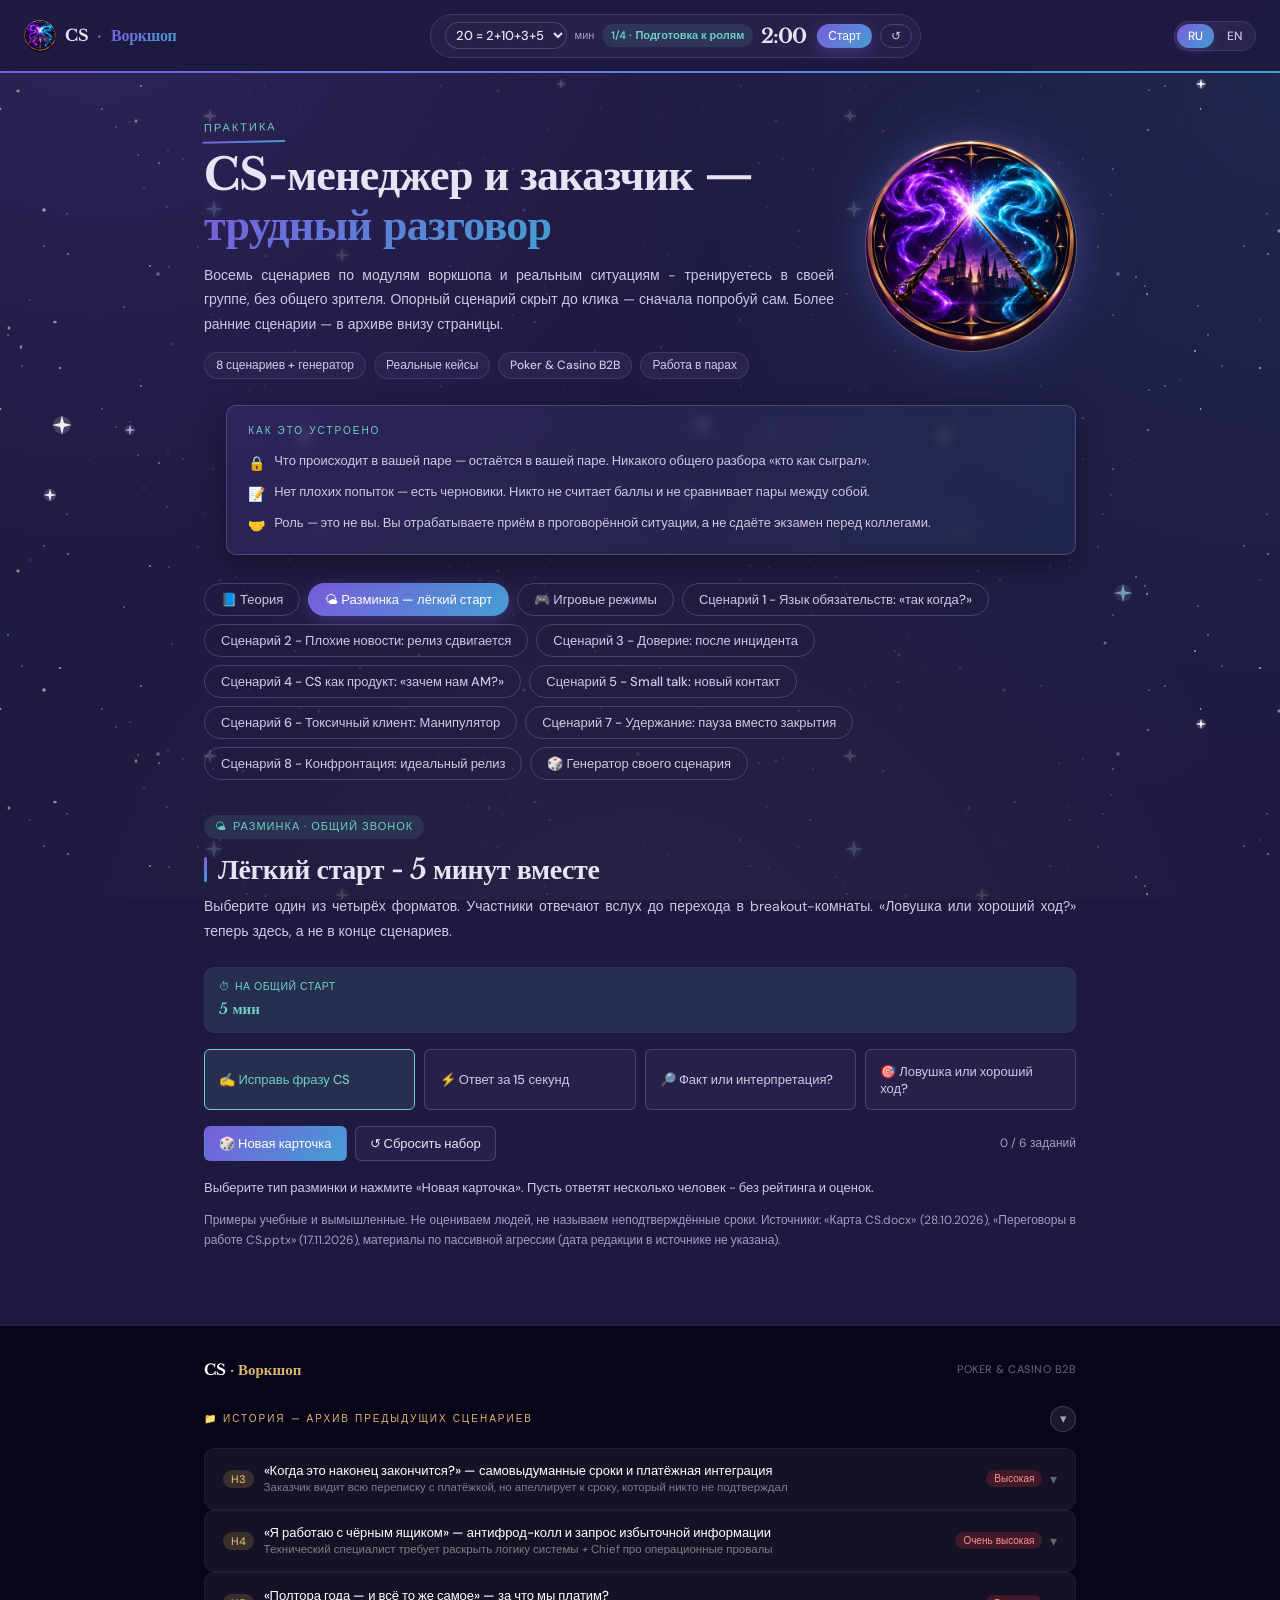
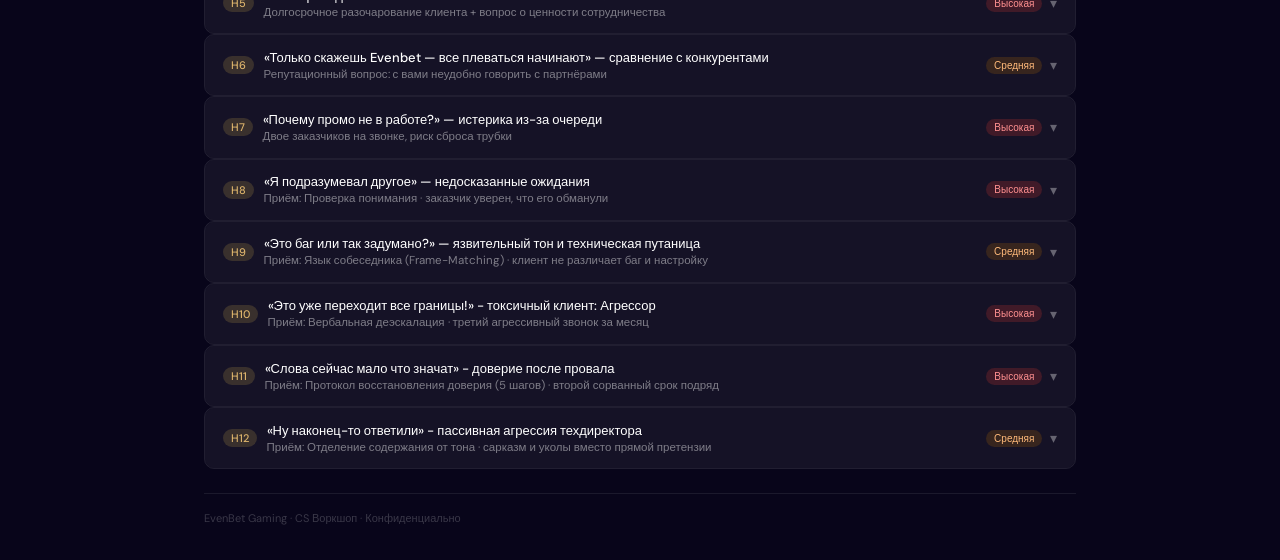
==== commit 61caf475: "Set appropriate default timers for group warm-up and game modes" ====
--- a/index.html
+++ b/index.html
@@ -2860,6 +2860,11 @@
 function setTimerFor(id){
   if(timerRunning || id==='primer') return;
   const sel=document.getElementById('htMinutesSelect');
+  if(id==='warmup' || id==='games'){
+    sel.value=id==='warmup'?'5':'7';
+    setTimerMinutes(sel);
+    return;
+  }
   sel.value='phases'; loadPhases();
 }
 
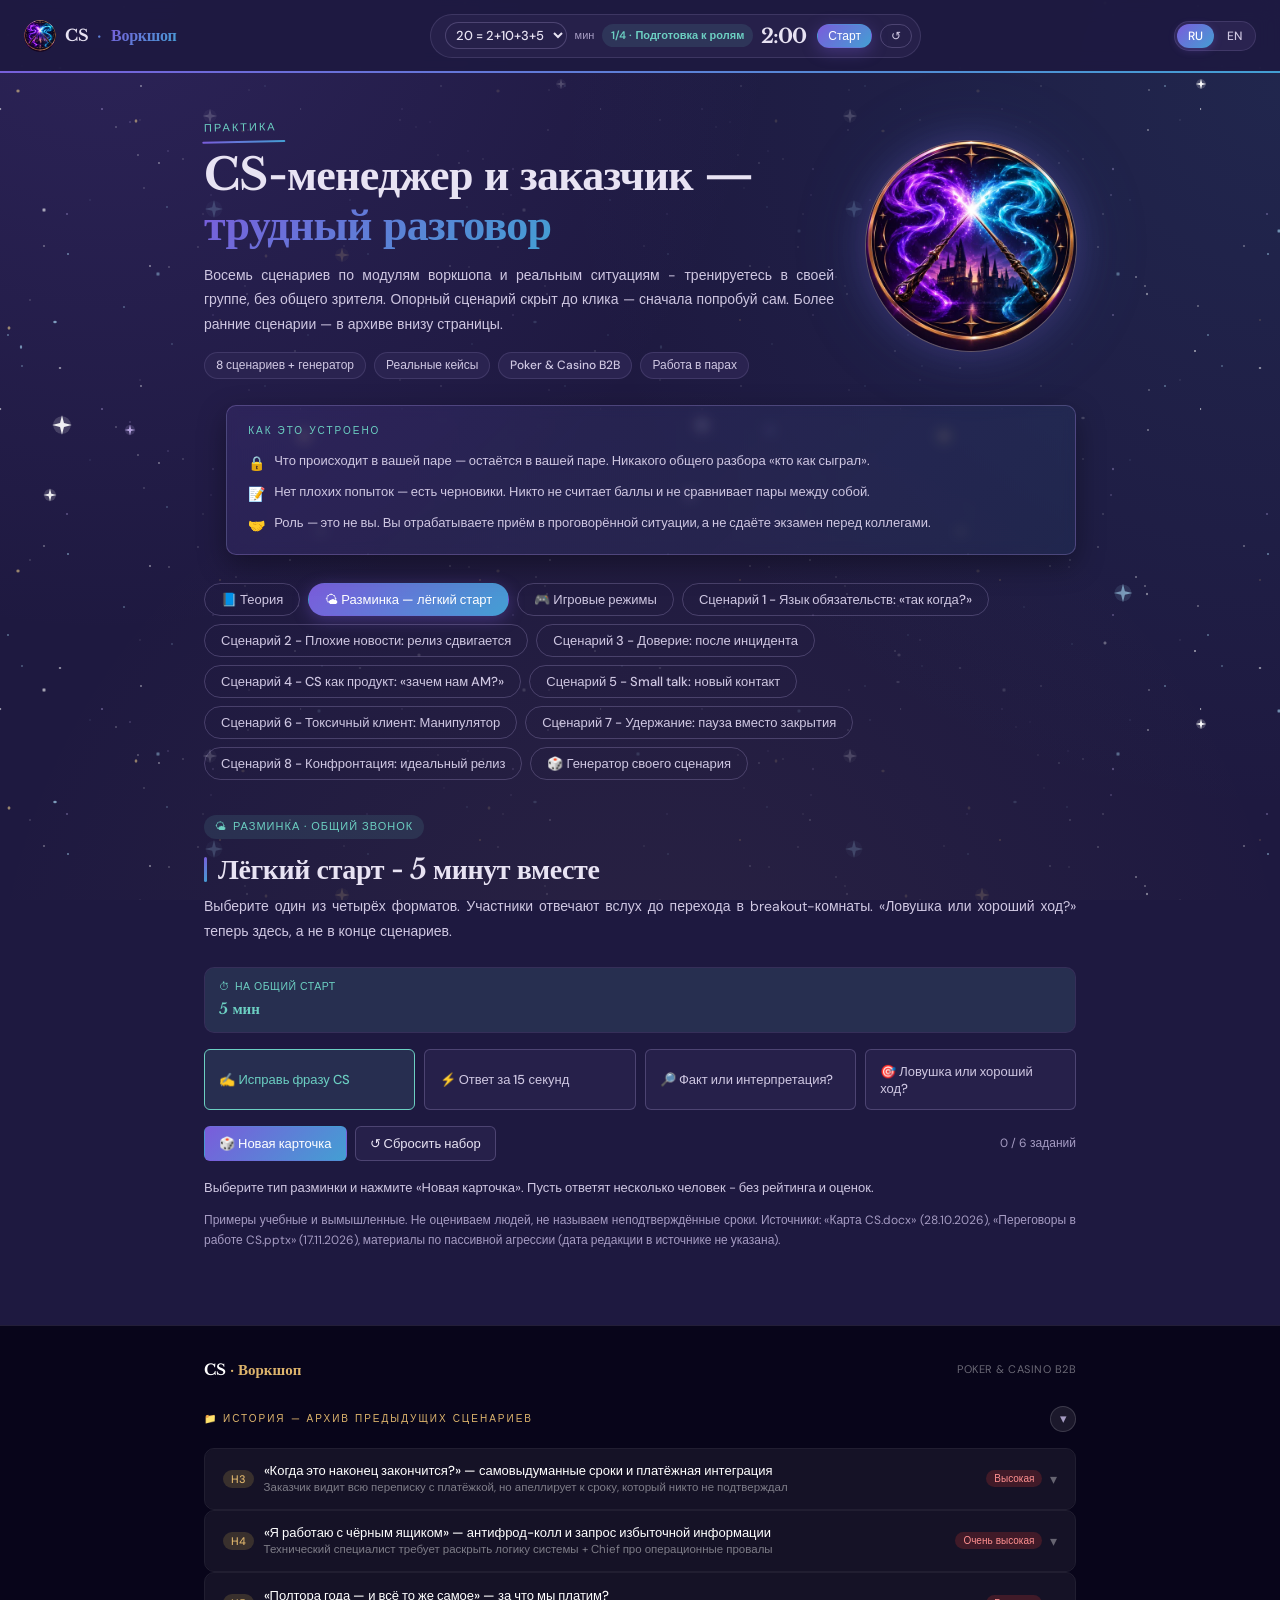
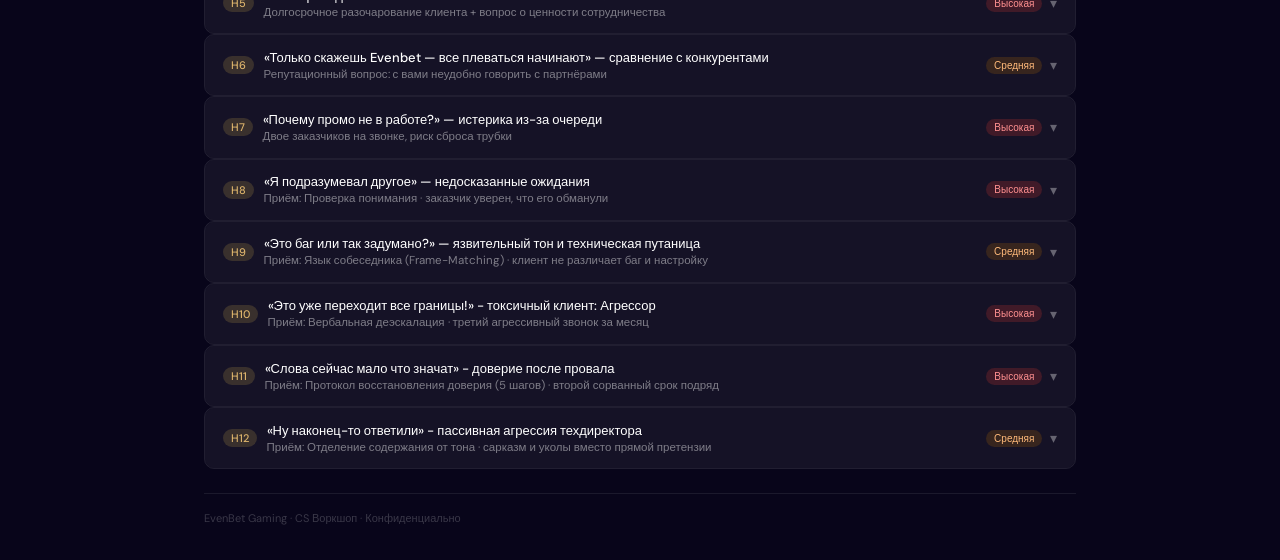
==== commit f0fecb14: "Focus scenario debrief questions on applying each assigned CS technique" ====
--- a/index.html
+++ b/index.html
@@ -760,9 +760,9 @@
     <div class="block" style="margin-top:1rem">
       <div class="block-label">🗣 <span class="ru-only">Общий разбор после breakout-комнат</span><span class="en-only">Group debrief after breakout rooms</span></div>
       <div class="debrief-list">
-        <div class="dq"><span class="dq-n">1</span><span class="ru-only">Какую гипотезу о клиенте вы пересмотрели после вопросов?</span><span class="en-only">Which assumption about the client did your questions challenge?</span></div>
-        <div class="dq"><span class="dq-n">2</span><span class="ru-only">Какой приём помог - и почему?</span><span class="en-only">Which technique worked - and why?</span></div>
-        <div class="dq"><span class="dq-n">3</span><span class="ru-only">Что изменили бы в следующей попытке? Обсуждаем решения, не оценки участников.</span><span class="en-only">What would you change next time? Discuss decisions, not individual performance.</span></div>
+        <div class="dq"><span class="dq-n">1</span><span class="ru-only">Какой конкретный вопрос в «Детективе» или какую фразу в «Чат-дуэли» вы использовали? Что хотели этим изменить?</span><span class="en-only">Which exact question did you use in Interest Detective, or which phrase in Chat Duel? What were you trying to change?</span></div>
+        <div class="dq"><span class="dq-n">2</span><span class="ru-only">Как выбранный вопрос или ответ помог прояснить интерес, снять напряжение или согласовать следующий шаг?</span><span class="en-only">How did your question or reply help clarify an interest, reduce tension or agree on a next step?</span></div>
+        <div class="dq"><span class="dq-n">3</span><span class="ru-only">Что вы изменили бы в своём вопросе или сообщении при повторной попытке? Обсуждаем действия, не людей.</span><span class="en-only">What would you change in your question or message next time? Discuss actions, not individuals.</span></div>
       </div>
     </div>
   </div>
@@ -940,9 +940,9 @@
       <div class="block-label">🗣 <span class="ru-only">Общее обсуждение - после групп</span><span class="en-only">Group discussion - after the groups</span></div>
       <div class="flow-note"><span class="ru-only">На это 5 минут. Когда все вернулись, обсуждаем вместе - не называя, кто и как справился, только сами приёмы и находки.</span><span class="en-only">You have 5 minutes for this. Once everyone’s back, discuss together - without naming who did what, just the techniques and insights themselves.</span></div>
       <div class="group-list">
-        <div class="group-item"><span class="group-n">1</span><span class="ru-only">Какие формулировки обязательств прозвучали убедительно, даже без финальной даты?</span><span class="en-only">Which commitment phrasings sounded convincing, even without a final date?</span></div>
-        <div class="group-item"><span class="group-n">2</span><span class="ru-only">Что было сложнее - не назвать дату наугад или не сослаться на разработку?</span><span class="en-only">What was harder - not naming a random date, or not pointing at development?</span></div>
-        <div class="group-item"><span class="group-n">3</span><span class="ru-only">Где в нашей реальной работе «разберёмся» встречается чаще всего и чем его заменить?</span><span class="en-only">Where in our real work does “we’ll look into it” come up most, and what should replace it?</span></div>
+        <div class="group-item"><span class="group-n">1</span><span class="ru-only">На каком моменте вы применили формулу «что - кто - когда - следующий статус»? Как прозвучало ваше обязательство?</span><span class="en-only">At which point did you use “what - who - when - next update”? What did your commitment actually sound like?</span></div>
+        <div class="group-item"><span class="group-n">2</span><span class="ru-only">Как клиент отреагировал на проверяемый следующий шаг вместо неподтверждённой даты исправления?</span><span class="en-only">How did the client react to a verifiable next step rather than an unconfirmed fix date?</span></div>
+        <div class="group-item"><span class="group-n">3</span><span class="ru-only">Что в своей формулировке вы бы уточнили, чтобы не создавать ложное ожидание по срокам?</span><span class="en-only">What would you clarify in your wording to avoid creating a false expectation about delivery timing?</span></div>
       </div>
     </div>
   </div>
@@ -1120,9 +1120,9 @@
       <div class="block-label">🗣 <span class="ru-only">Общее обсуждение - после групп</span><span class="en-only">Group discussion - after the groups</span></div>
       <div class="flow-note"><span class="ru-only">На это 5 минут. Когда все вернулись, обсуждаем вместе - не называя, кто и как справился, только сами приёмы и находки.</span><span class="en-only">You have 5 minutes for this. Once everyone’s back, discuss together - without naming who did what, just the techniques and insights themselves.</span></div>
       <div class="group-list">
-        <div class="group-item"><span class="group-n">1</span><span class="ru-only">Какие первые фразы звучали честно и при этом не пугали?</span><span class="en-only">Which opening lines sounded honest without being alarming?</span></div>
-        <div class="group-item"><span class="group-n">2</span><span class="ru-only">Что было сложнее - сказать новость сразу или не пообещать лишнего?</span><span class="en-only">What was harder - delivering the news straight away or not overpromising?</span></div>
-        <div class="group-item"><span class="group-n">3</span><span class="ru-only">Какие плохие новости в нашей работе мы чаще всего откладываем - и почему?</span><span class="en-only">Which bad news in our work do we most often put off - and why?</span></div>
+        <div class="group-item"><span class="group-n">1</span><span class="ru-only">Какими первыми словами вы сообщили неприятную новость? Какие элементы «суть - причина - влияние - план» действительно прозвучали?</span><span class="en-only">What were your opening words when delivering the bad news? Which elements of “point - cause - impact - plan” did you actually cover?</span></div>
+        <div class="group-item"><span class="group-n">2</span><span class="ru-only">Как заказчик отреагировал на признание влияния переноса на его кампанию и предложенный план?</span><span class="en-only">How did the client respond when you acknowledged the campaign impact and outlined a plan?</span></div>
+        <div class="group-item"><span class="group-n">3</span><span class="ru-only">Что вы изменили бы в порядке или точности объяснения, чтобы не скрывать главное и не обещать лишнего?</span><span class="en-only">What would you change in the order or precision of your explanation to be clear without overpromising?</span></div>
       </div>
     </div>
   </div>
@@ -1299,9 +1299,9 @@
       <div class="block-label">🗣 <span class="ru-only">Общее обсуждение - после групп</span><span class="en-only">Group discussion - after the groups</span></div>
       <div class="flow-note"><span class="ru-only">На это 5 минут. Когда все вернулись, обсуждаем вместе - не называя, кто и как справился, только сами приёмы и находки.</span><span class="en-only">You have 5 minutes for this. Once everyone’s back, discuss together - without naming who did what, just the techniques and insights themselves.</span></div>
       <div class="group-list">
-        <div class="group-item"><span class="group-n">1</span><span class="ru-only">Какие формулировки признания звучали искренне, а не формально?</span><span class="en-only">Which acknowledgements sounded sincere rather than formal?</span></div>
-        <div class="group-item"><span class="group-n">2</span><span class="ru-only">Что сложнее - признать собственное молчание или объяснить причину без жаргона?</span><span class="en-only">What’s harder - admitting our own silence or explaining the cause without jargon?</span></div>
-        <div class="group-item"><span class="group-n">3</span><span class="ru-only">Какие проверяемые меры мы реально можем предлагать клиентам после инцидентов?</span><span class="en-only">Which checkable measures can we realistically offer clients after incidents?</span></div>
+        <div class="group-item"><span class="group-n">1</span><span class="ru-only">В какой реплике вы признали проблему и отделили подтверждённые факты от ещё неизвестных причин?</span><span class="en-only">Which line acknowledged the problem and separated verified facts from still-unknown causes?</span></div>
+        <div class="group-item"><span class="group-n">2</span><span class="ru-only">Какая реакция клиента показала, что прозрачность и точки проверки помогают восстановить доверие - или пока не помогают?</span><span class="en-only">What client response showed that transparency and checkpoints did - or did not yet - help rebuild trust?</span></div>
+        <div class="group-item"><span class="group-n">3</span><span class="ru-only">Какие слова или следующий шаг вы скорректировали бы, чтобы избежать оправданий и неподтверждённых гарантий?</span><span class="en-only">Which words or next step would you change to avoid excuses and unverified assurances?</span></div>
       </div>
     </div>
   </div>
@@ -1478,9 +1478,9 @@
       <div class="block-label">🗣 <span class="ru-only">Общее обсуждение - после групп</span><span class="en-only">Group discussion - after the groups</span></div>
       <div class="flow-note"><span class="ru-only">На это 5 минут. Когда все вернулись, обсуждаем вместе - не называя, кто и как справился, только сами приёмы и находки.</span><span class="en-only">You have 5 minutes for this. Once everyone’s back, discuss together - without naming who did what, just the techniques and insights themselves.</span></div>
       <div class="group-list">
-        <div class="group-item"><span class="group-n">1</span><span class="ru-only">Какие формулировки результата прозвучали убедительнее всего?</span><span class="en-only">Which ways of stating results sounded most convincing?</span></div>
-        <div class="group-item"><span class="group-n">2</span><span class="ru-only">Какие наши предотвращённые проблемы клиенты обычно не замечают?</span><span class="en-only">Which of our prevented problems do clients usually not notice?</span></div>
-        <div class="group-item"><span class="group-n">3</span><span class="ru-only">Как сделать работу AM видимой без длинных отчётов?</span><span class="en-only">How do we make AM’s work visible without long reports?</span></div>
+        <div class="group-item"><span class="group-n">1</span><span class="ru-only">Какой конкретной репликой вы объяснили ценность CS через результат клиента, а не через перечень своих задач?</span><span class="en-only">Which exact line explained CS value in terms of the client's outcomes rather than your task list?</span></div>
+        <div class="group-item"><span class="group-n">2</span><span class="ru-only">Как клиент отреагировал на этот аргумент? Какой результат оказался для него действительно важен?</span><span class="en-only">How did the client react to that argument? Which outcome mattered most to them?</span></div>
+        <div class="group-item"><span class="group-n">3</span><span class="ru-only">Что вы изменили бы в примере или вопросе, чтобы ценность CS прозвучала убедительнее без придуманных KPI?</span><span class="en-only">What would you change in your example or question to make CS value clearer without inventing KPIs?</span></div>
       </div>
     </div>
   </div>
@@ -1657,9 +1657,9 @@
       <div class="block-label">🗣 <span class="ru-only">Общее обсуждение - после групп</span><span class="en-only">Group discussion - after the groups</span></div>
       <div class="flow-note"><span class="ru-only">На это 5 минут. Когда все вернулись, обсуждаем вместе - не называя, кто и как справился, только сами приёмы и находки.</span><span class="en-only">You have 5 minutes for this. Once everyone’s back, discuss together - without naming who did what, just the techniques and insights themselves.</span></div>
       <div class="group-list">
-        <div class="group-item"><span class="group-n">1</span><span class="ru-only">Какие вопросы для начала разговора сработали лучше всего?</span><span class="en-only">Which opening questions worked best?</span></div>
-        <div class="group-item"><span class="group-n">2</span><span class="ru-only">Где граница между small talk и навязчивостью?</span><span class="en-only">Where is the line between small talk and being pushy?</span></div>
-        <div class="group-item"><span class="group-n">3</span><span class="ru-only">Как мы обычно знакомимся с новыми контактами у клиентов - и что стоит поменять?</span><span class="en-only">How do we usually get to know new client contacts - and what should change?</span></div>
+        <div class="group-item"><span class="group-n">1</span><span class="ru-only">С какого вопроса вы начали small talk и как связали его с рабочими приоритетами нового контакта?</span><span class="en-only">Which question opened the small talk, and how did you connect it to the new contact's work priorities?</span></div>
+        <div class="group-item"><span class="group-n">2</span><span class="ru-only">Как собеседник отреагировал? В какой момент вы поняли, что пора перейти к деловой повестке?</span><span class="en-only">How did the contact react? What told you it was time to move to the business agenda?</span></div>
+        <div class="group-item"><span class="group-n">3</span><span class="ru-only">Как бы вы изменили начало разговора, чтобы подстроиться под предпочтения человека без стереотипов и навязчивости?</span><span class="en-only">How would you change the opening to respect the person's preferences without stereotyping or intrusiveness?</span></div>
       </div>
     </div>
   </div>
@@ -1836,9 +1836,9 @@
       <div class="block-label">🗣 <span class="ru-only">Общее обсуждение - после групп</span><span class="en-only">Group discussion - after the groups</span></div>
       <div class="flow-note"><span class="ru-only">На это 5 минут. Когда все вернулись, обсуждаем вместе - не называя, кто и как справился, только сами приёмы и находки.</span><span class="en-only">You have 5 minutes for this. Once everyone’s back, discuss together - without naming who did what, just the techniques and insights themselves.</span></div>
       <div class="group-list">
-        <div class="group-item"><span class="group-n">1</span><span class="ru-only">Какие манипуляции клиентов мы встречаем чаще всего?</span><span class="en-only">Which client manipulations do we come across most often?</span></div>
-        <div class="group-item"><span class="group-n">2</span><span class="ru-only">Какие формулировки помогали держать границу спокойно?</span><span class="en-only">Which phrasings helped hold the boundary calmly?</span></div>
-        <div class="group-item"><span class="group-n">3</span><span class="ru-only">Когда «в порядке исключения» оправдано, а когда это начало паттерна?</span><span class="en-only">When is “as an exception” justified, and when is it the start of a pattern?</span></div>
+        <div class="group-item"><span class="group-n">1</span><span class="ru-only">В какой момент вы применили последовательность «факт - рамка - альтернатива»? Повторите конкретные слова.</span><span class="en-only">At what moment did you use “fact - boundary - alternative”? Repeat the exact words you chose.</span></div>
+        <div class="group-item"><span class="group-n">2</span><span class="ru-only">Как клиент отреагировал на обозначенную границу? Удалось ли вернуть разговор к предметному решению?</span><span class="en-only">How did the client react to your boundary? Did it bring the conversation back to a practical solution?</span></div>
+        <div class="group-item"><span class="group-n">3</span><span class="ru-only">Что вы скорректировали бы в границе или альтернативе, чтобы не уступать под давлением и не усиливать конфликт?</span><span class="en-only">What would you refine in the boundary or alternative to avoid both pressure-driven concessions and escalation?</span></div>
       </div>
     </div>
   </div>
@@ -2016,9 +2016,9 @@
       <div class="block-label">🗣 <span class="ru-only">Общее обсуждение - после групп</span><span class="en-only">Group discussion - after the groups</span></div>
       <div class="flow-note"><span class="ru-only">На это 5 минут. Когда все вернулись, обсуждаем вместе - не называя, кто и как справился, только сами приёмы и находки.</span><span class="en-only">You have 5 minutes for this. Once everyone’s back, discuss together - without naming who did what, just the techniques and insights themselves.</span></div>
       <div class="group-list">
-        <div class="group-item"><span class="group-n">1</span><span class="ru-only">Какие вопросы лучше всего помогали услышать интересы за решением о закрытии?</span><span class="en-only">Which questions best helped uncover the interests behind the closing decision?</span></div>
-        <div class="group-item"><span class="group-n">2</span><span class="ru-only">Как мы фиксируем договорённости с клиентом, чтобы они не терялись при смене контактов?</span><span class="en-only">How do we record agreements with clients so they aren’t lost when contacts change?</span></div>
-        <div class="group-item"><span class="group-n">3</span><span class="ru-only">Что в нашей реальной работе может стать целями такой паузы?</span><span class="en-only">What in our real work could serve as goals for such a pause?</span></div>
+        <div class="group-item"><span class="group-n">1</span><span class="ru-only">Какой вопрос помог вам перейти от позиции «закрываем проект» к реальным интересам клиента?</span><span class="en-only">Which question helped you move from “we are closing the project” to the client's actual interests?</span></div>
+        <div class="group-item"><span class="group-n">2</span><span class="ru-only">Как клиент отреагировал на предложенные шаги и контрольную точку? Оставалось ли решение о продолжении за ним?</span><span class="en-only">How did the client respond to your proposed steps and checkpoint? Did the decision to continue remain theirs?</span></div>
+        <div class="group-item"><span class="group-n">3</span><span class="ru-only">Что изменили бы в совместном плане, чтобы он опирался на проверяемые действия, а не обещанный рост?</span><span class="en-only">What would you change in the joint plan to focus on verifiable actions rather than promised growth?</span></div>
       </div>
     </div>
   </div>
@@ -2100,9 +2100,9 @@
     <div class="group-discuss-block">
       <div class="block-label">🗣 <span class="ru-only">Общее обсуждение - после практики</span><span class="en-only">Group discussion - after practice</span></div>
       <div class="group-list">
-        <div class="group-item"><span class="group-n">1</span><span class="ru-only">Как отличить высокие стандарты заказчика от неэффективного процесса принятия решений?</span><span class="en-only">How do high quality standards differ from an ineffective decision process?</span></div>
-        <div class="group-item"><span class="group-n">2</span><span class="ru-only">Что убедит Анну изменить стиль обратной связи, не отказываясь от требований к качеству?</span><span class="en-only">What could persuade Anna to change feedback style without lowering standards?</span></div>
-        <div class="group-item"><span class="group-n">3</span><span class="ru-only">Какой следующий шаг CS может обещать самостоятельно, а какой требует согласования?</span><span class="en-only">Which next steps can CS own and which require approval?</span></div>
+        <div class="group-item"><span class="group-n">1</span><span class="ru-only">В какой момент вы применили конструктивную конфронтацию: признали требования к качеству и обозначили границу в способе обратной связи? Приведите реплику.</span><span class="en-only">When did you use constructive confrontation: acknowledging quality standards while setting a boundary on feedback style? Quote your words.</span></div>
+        <div class="group-item"><span class="group-n">2</span><span class="ru-only">Как Анна отреагировала? Помогло ли отделение реальных рисков для игроков от других замечаний перевести разговор к критериям решения?</span><span class="en-only">How did Anna respond? Did separating player-impact risks from other findings help move toward decision criteria?</span></div>
+        <div class="group-item"><span class="group-n">3</span><span class="ru-only">Что вы изменили бы в следующем шаге или формулировке границы, сохраняя уважение и не обещая неподтверждённого релиза?</span><span class="en-only">What would you change in the next step or boundary wording while staying respectful and avoiding an unverified launch promise?</span></div>
       </div>
       <div class="flow-note"><span class="ru-only">Методика адаптирована по материалам Стратоплана «Парадокс перфекциониста», «Вводная Павла» и «Работа в группе. Часть 1» (файлы, переданные 21.11.2026). Luma Casino - вымышленный учебный оператор.</span><span class="en-only">Training method adapted from Stratoplan's “The Perfectionist Paradox,” “Pavel's brief,” and “Group work, Part 1” (files provided 21 Nov 2026). Luma Casino is fictional.</span></div>
     </div>
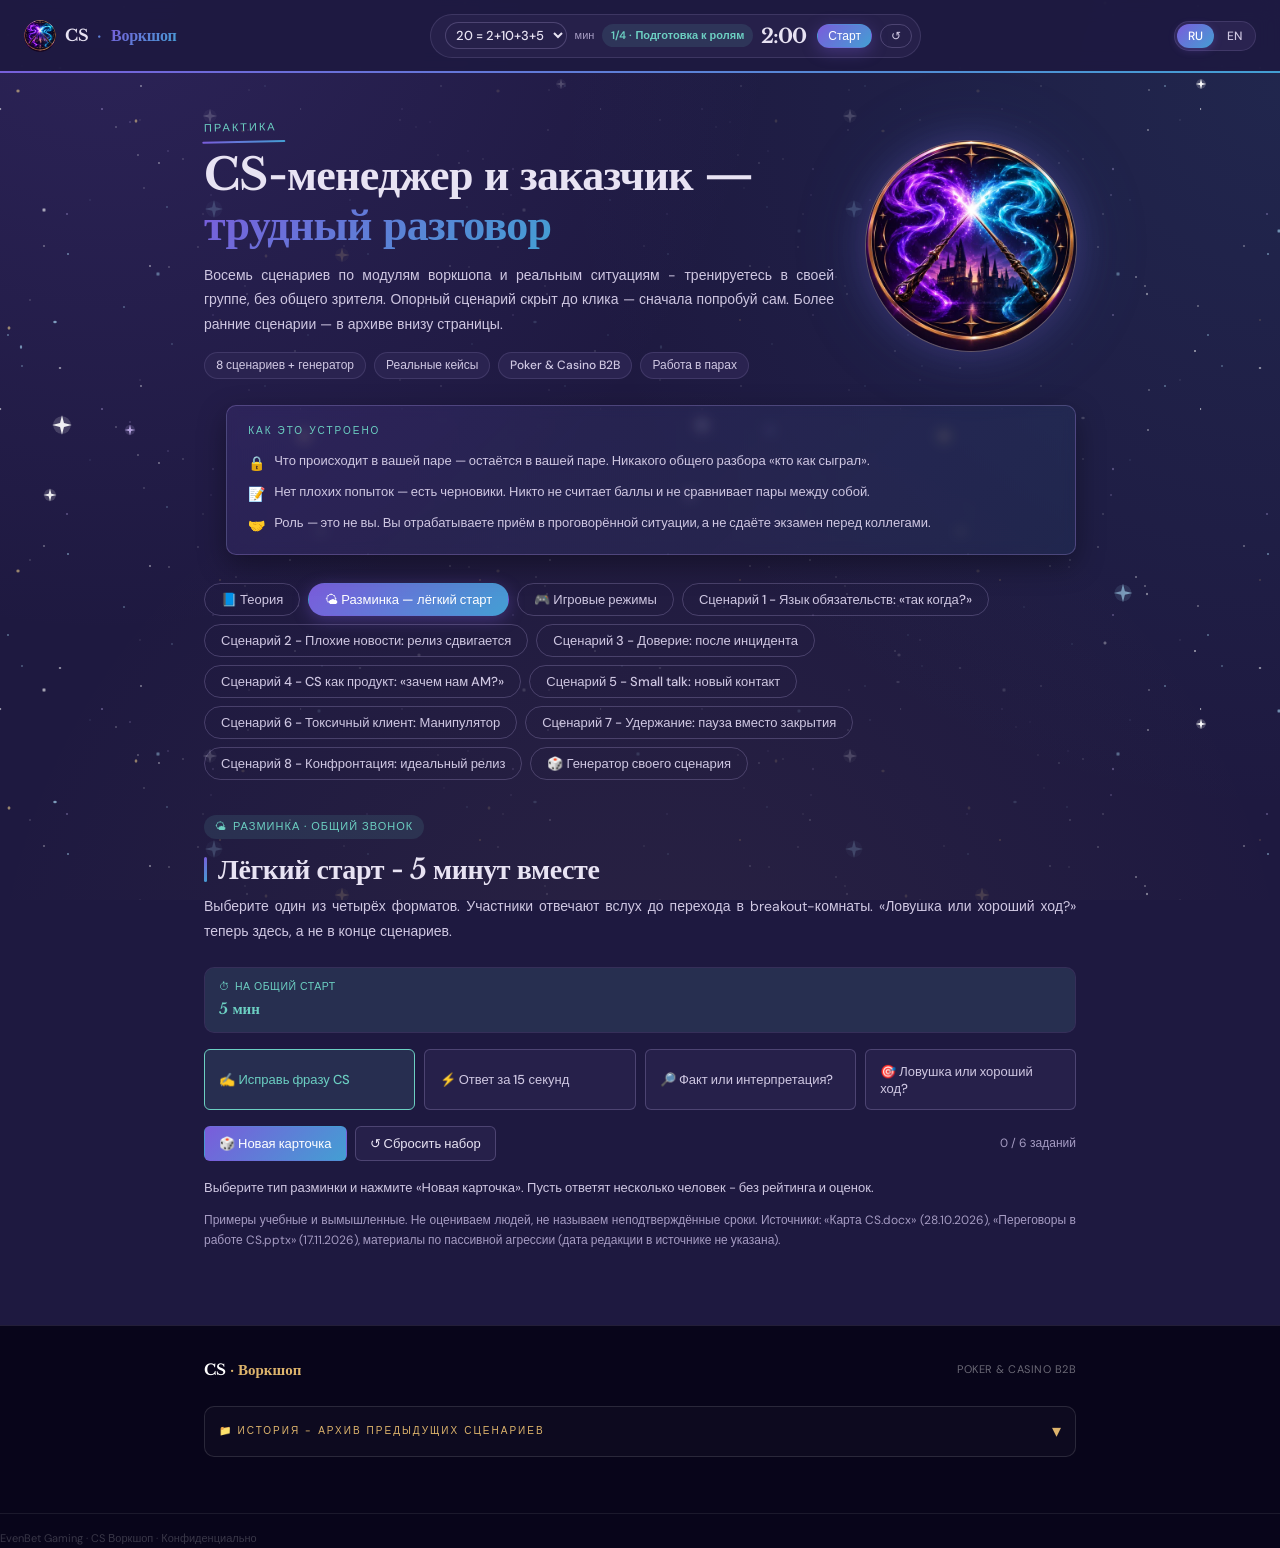
==== commit 9cf5366e: "Collapse entire footer archive into one accessible details panel and load extra cases" ====
--- a/index.html
+++ b/index.html
@@ -414,6 +414,15 @@
 .history-title{font-size:10px;font-weight:500;letter-spacing:2px;text-transform:uppercase;color:var(--gold)}
 .history-list{display:none;flex-direction:column;gap:6px}
 .history-list.open{display:flex}
+.history-archive{border:1px solid rgba(255,255,255,.12);border-radius:var(--r);padding:.65rem .85rem;background:rgba(255,255,255,.025)}
+.history-archive>summary{cursor:pointer;list-style:none;margin-bottom:0}
+.history-archive>summary::-webkit-details-marker{display:none}
+.history-archive>summary:focus-visible{outline:3px solid var(--teal);outline-offset:3px}
+.history-archive[open]>summary{margin-bottom:1rem}
+.history-archive[open] .history-list{display:flex}
+.history-archive-chevron{font-size:18px;color:var(--gold);transition:transform .2s}
+.history-archive[open] .history-archive-chevron{transform:rotate(180deg)}
+
 .history-head{display:flex;align-items:center;justify-content:space-between;margin-bottom:1rem}
 .hist-item{border:1px solid rgba(255,255,255,.1);border-radius:var(--r);overflow:hidden}
 .hist-trigger{width:100%;background:rgba(255,255,255,.05);border:none;padding:.85rem 1.1rem;display:flex;align-items:center;justify-content:space-between;cursor:pointer;gap:12px;text-align:left;color:#fff;font-family:'DM Sans',sans-serif;transition:background .15s}
@@ -2253,12 +2262,12 @@
       <div class="footer-meta">Poker &amp; Casino B2B</div>
     </div>
 
-    <div class="history-head">
-      <div class="history-title">📁 <span class="ru-only">История — архив предыдущих сценариев</span><span class="en-only">Archive — previous scenarios</span></div>
-      <button class="collapse-toggle on-dark" id="historyToggleBtn" onclick="toggleCollapse('historyToggleBtn','historyList')"><span class="chevron">▾</span></button>
-    </div>
-
-    <div class="history-list" id="historyList">
+    <details class="history-archive" id="historyArchive">
+      <summary class="history-head" aria-label="Previous scenarios archive">
+        <span class="history-title">📁 <span class="ru-only">История - архив предыдущих сценариев</span><span class="en-only">Archive - previous scenarios</span></span>
+        <span class="history-archive-chevron" aria-hidden="true">▾</span>
+      </summary>
+      <div class="history-list" id="historyList">
       <!-- HISTORY 1 -->
       <div class="hist-item">
         <button class="hist-trigger" onclick="toggleHist(this)">
@@ -2757,6 +2766,8 @@
           </div>
         </div>
       </div>
+      </div>
+    </details>
     <div class="footer-copy"><span class="ru-only">EvenBet Gaming · CS Воркшоп · Конфиденциально</span><span class="en-only">EvenBet Gaming · CS Workshop · Confidential</span></div>
   </div>
 </footer>
@@ -4366,6 +4377,7 @@
 </script>
 <script src="assets/twist-mode.js" defer></script>
 <script src="assets/warmup-deck.js" defer></script>
+<script src="assets/game-cases-extra.js" defer></script>
 <script src="assets/game-modes.js" defer></script>
 </body>
 </html>
